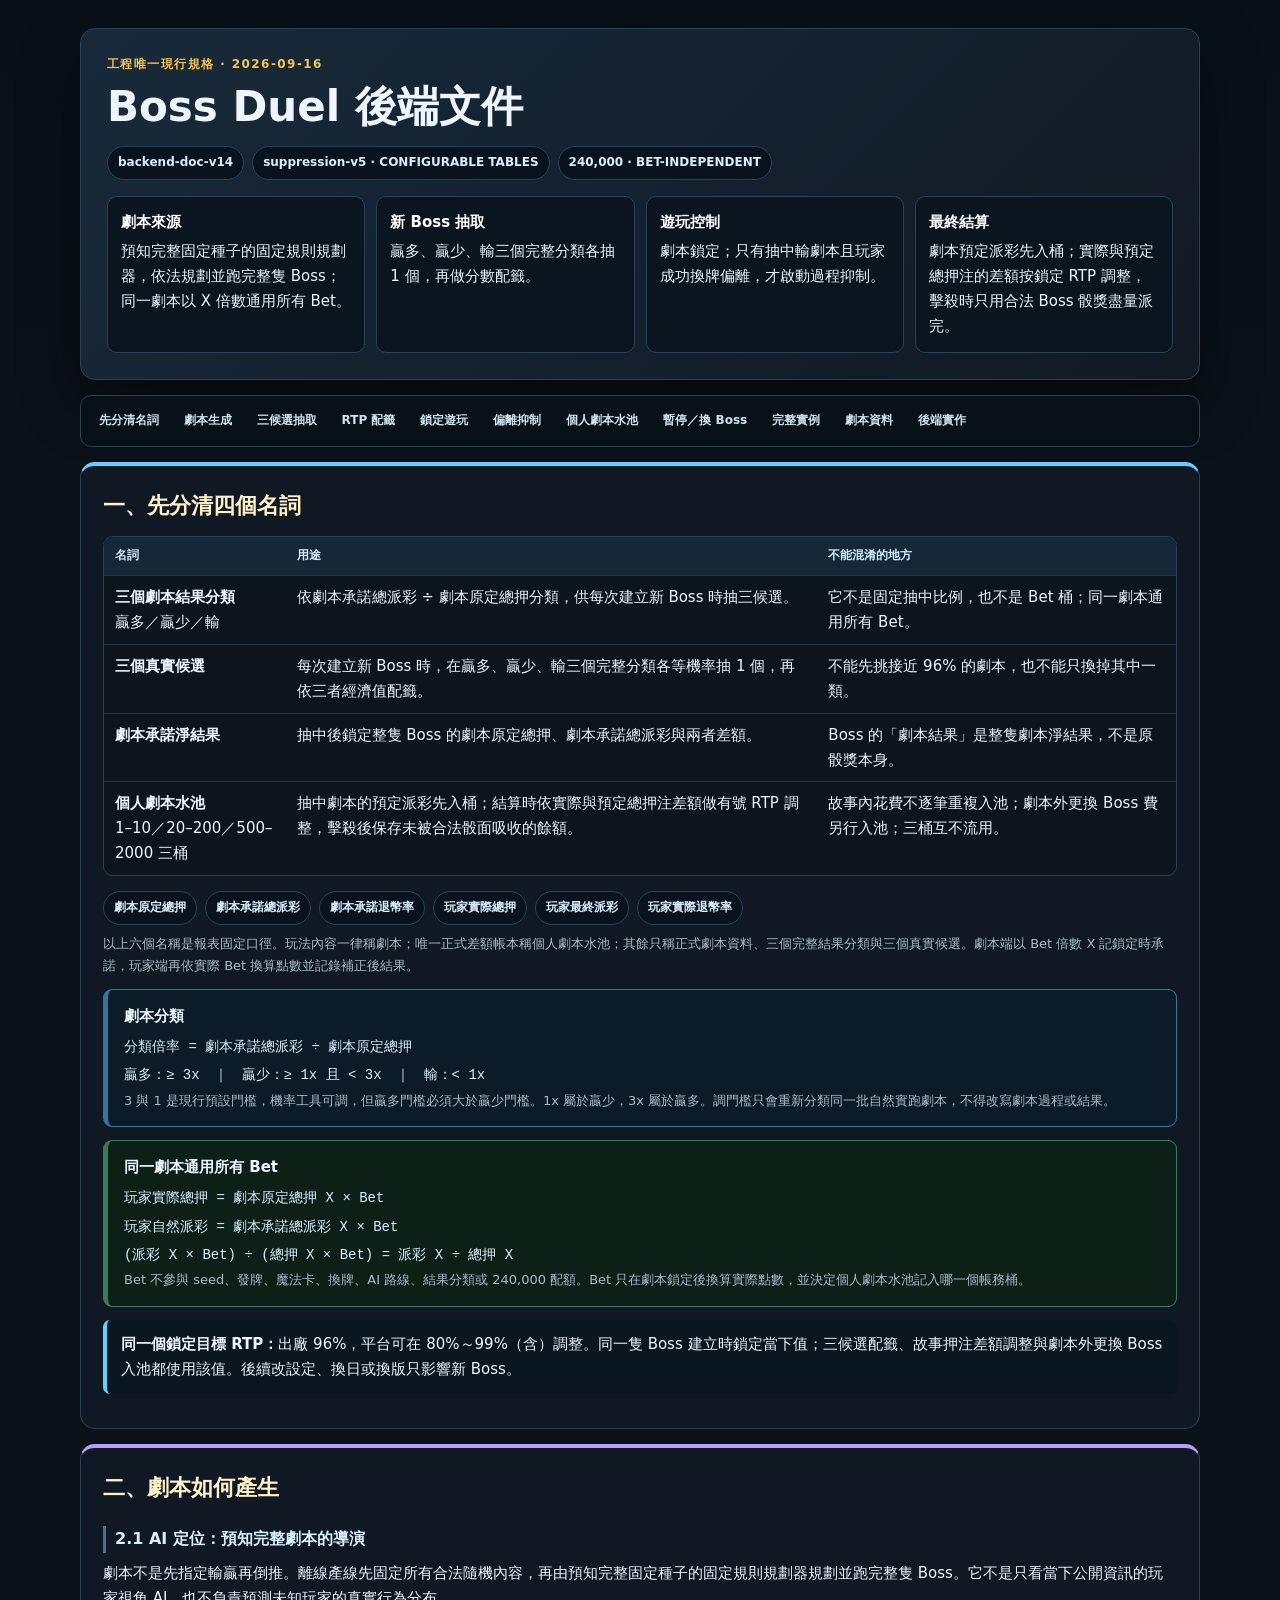
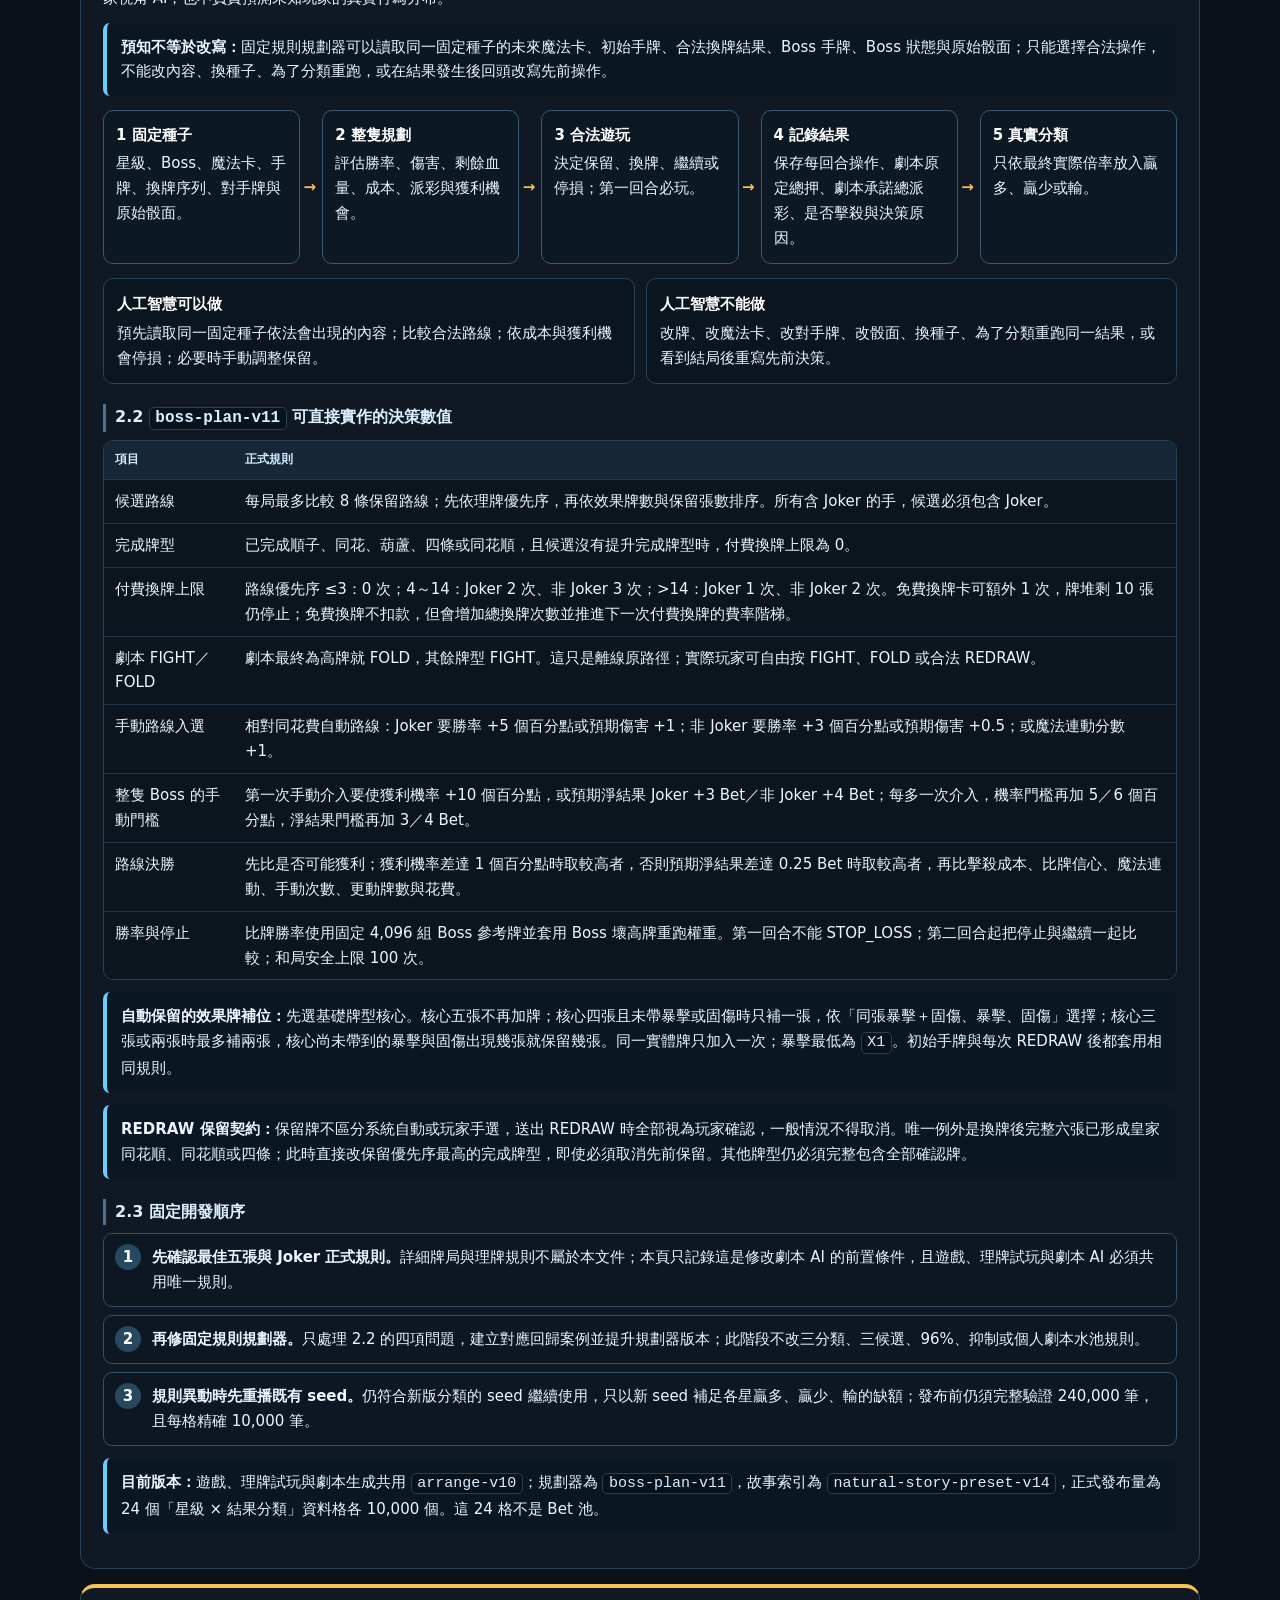
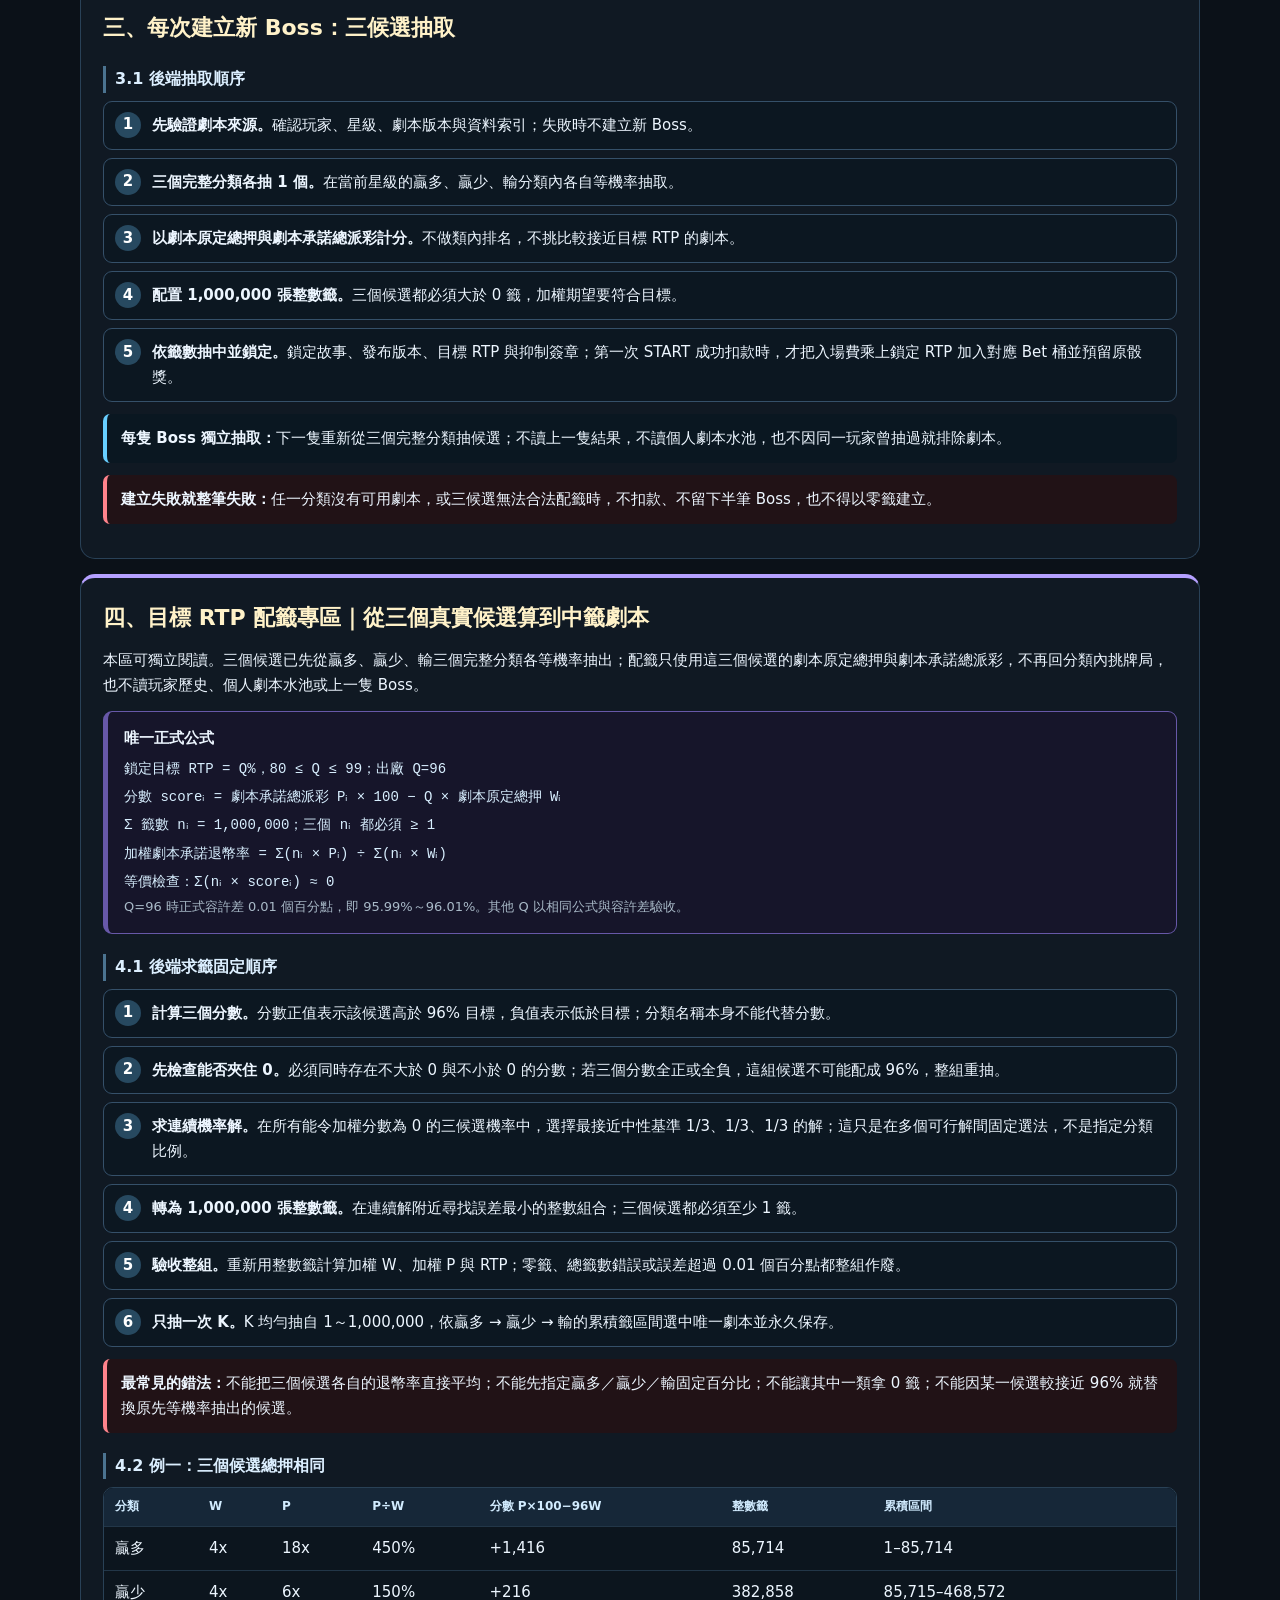
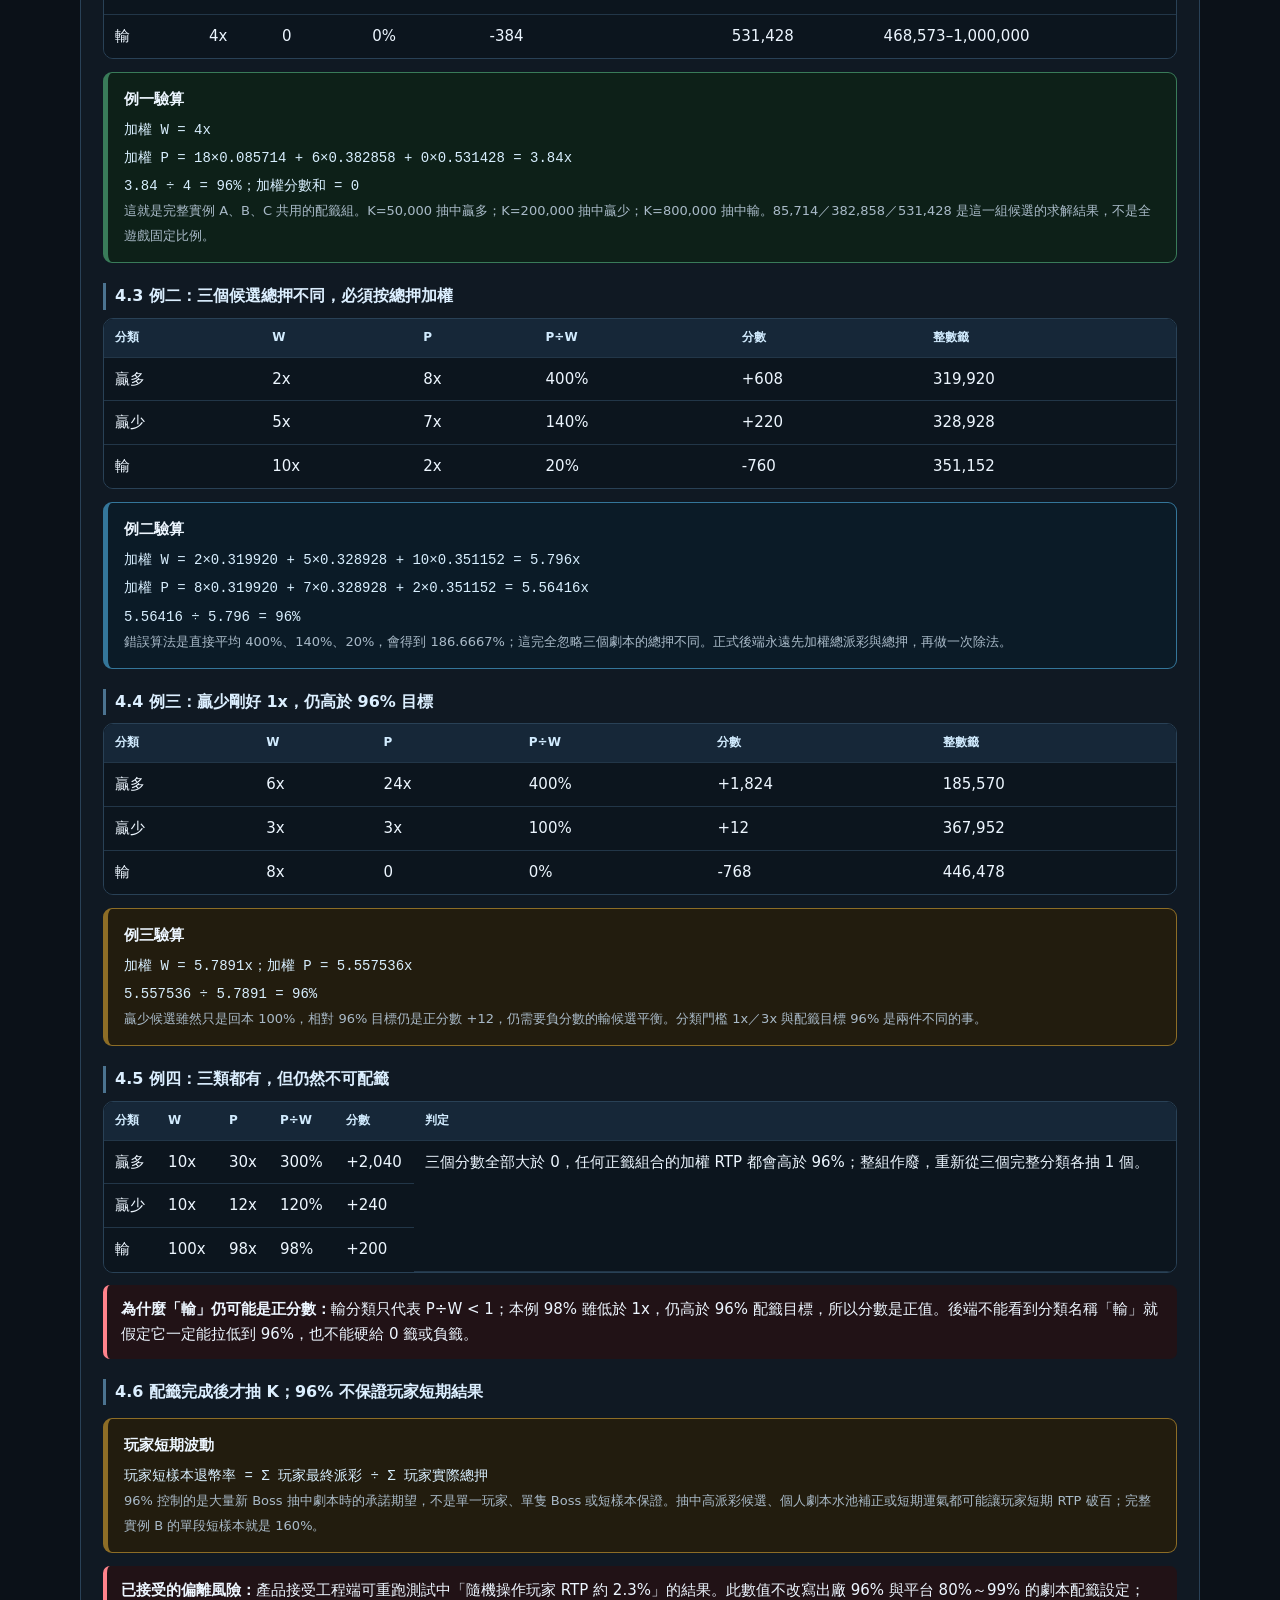
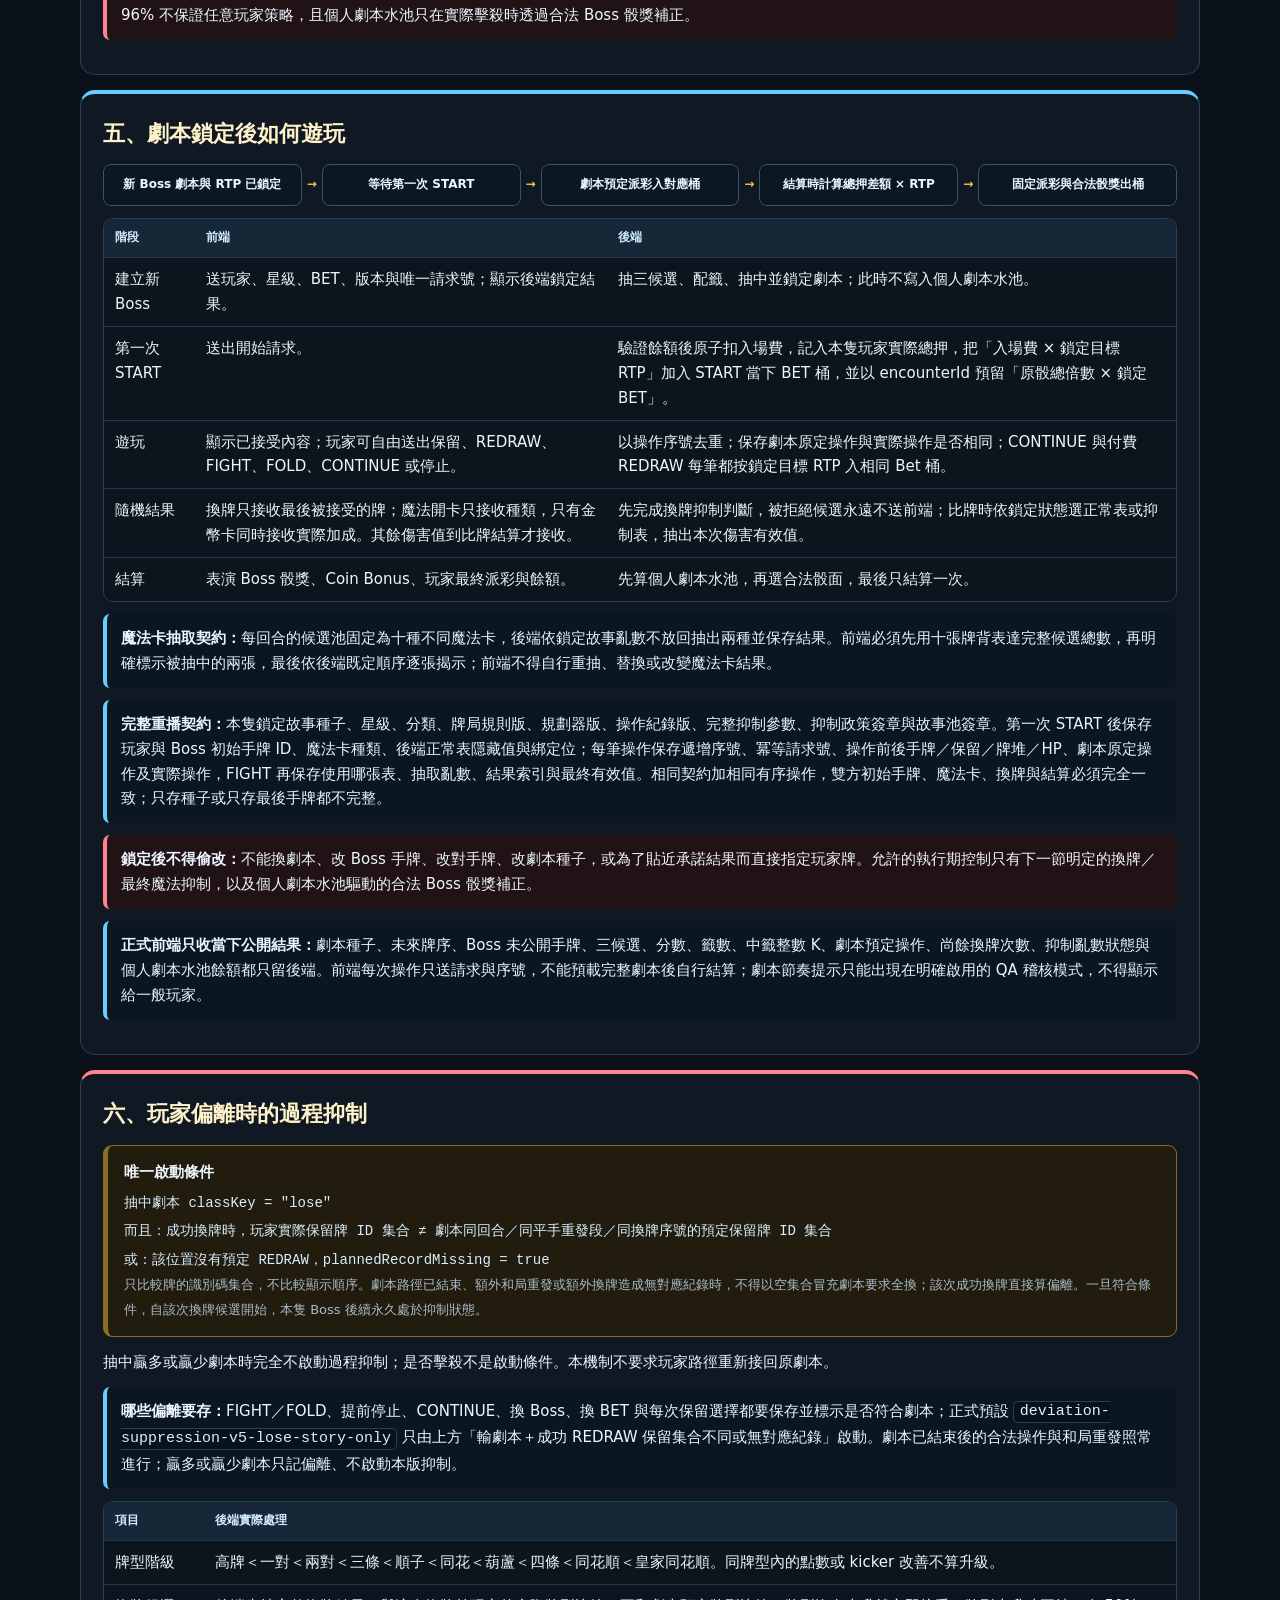
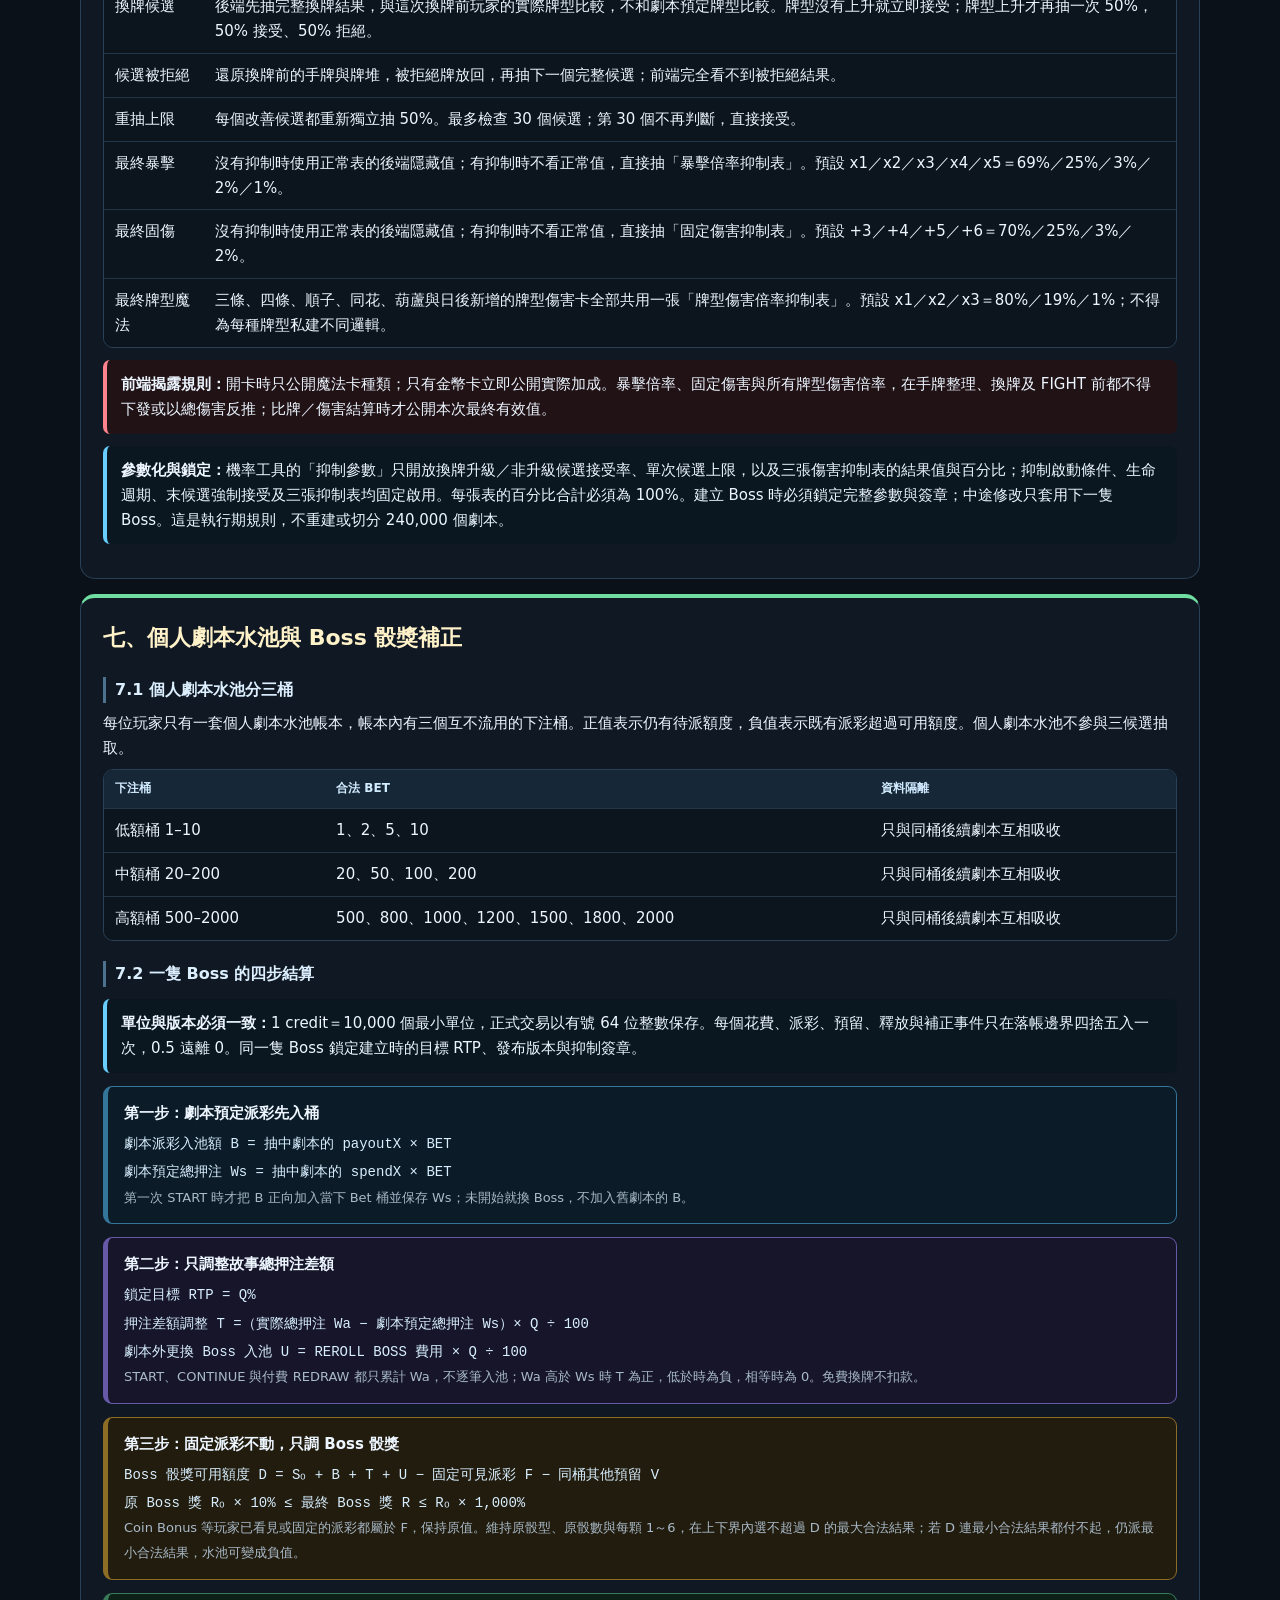
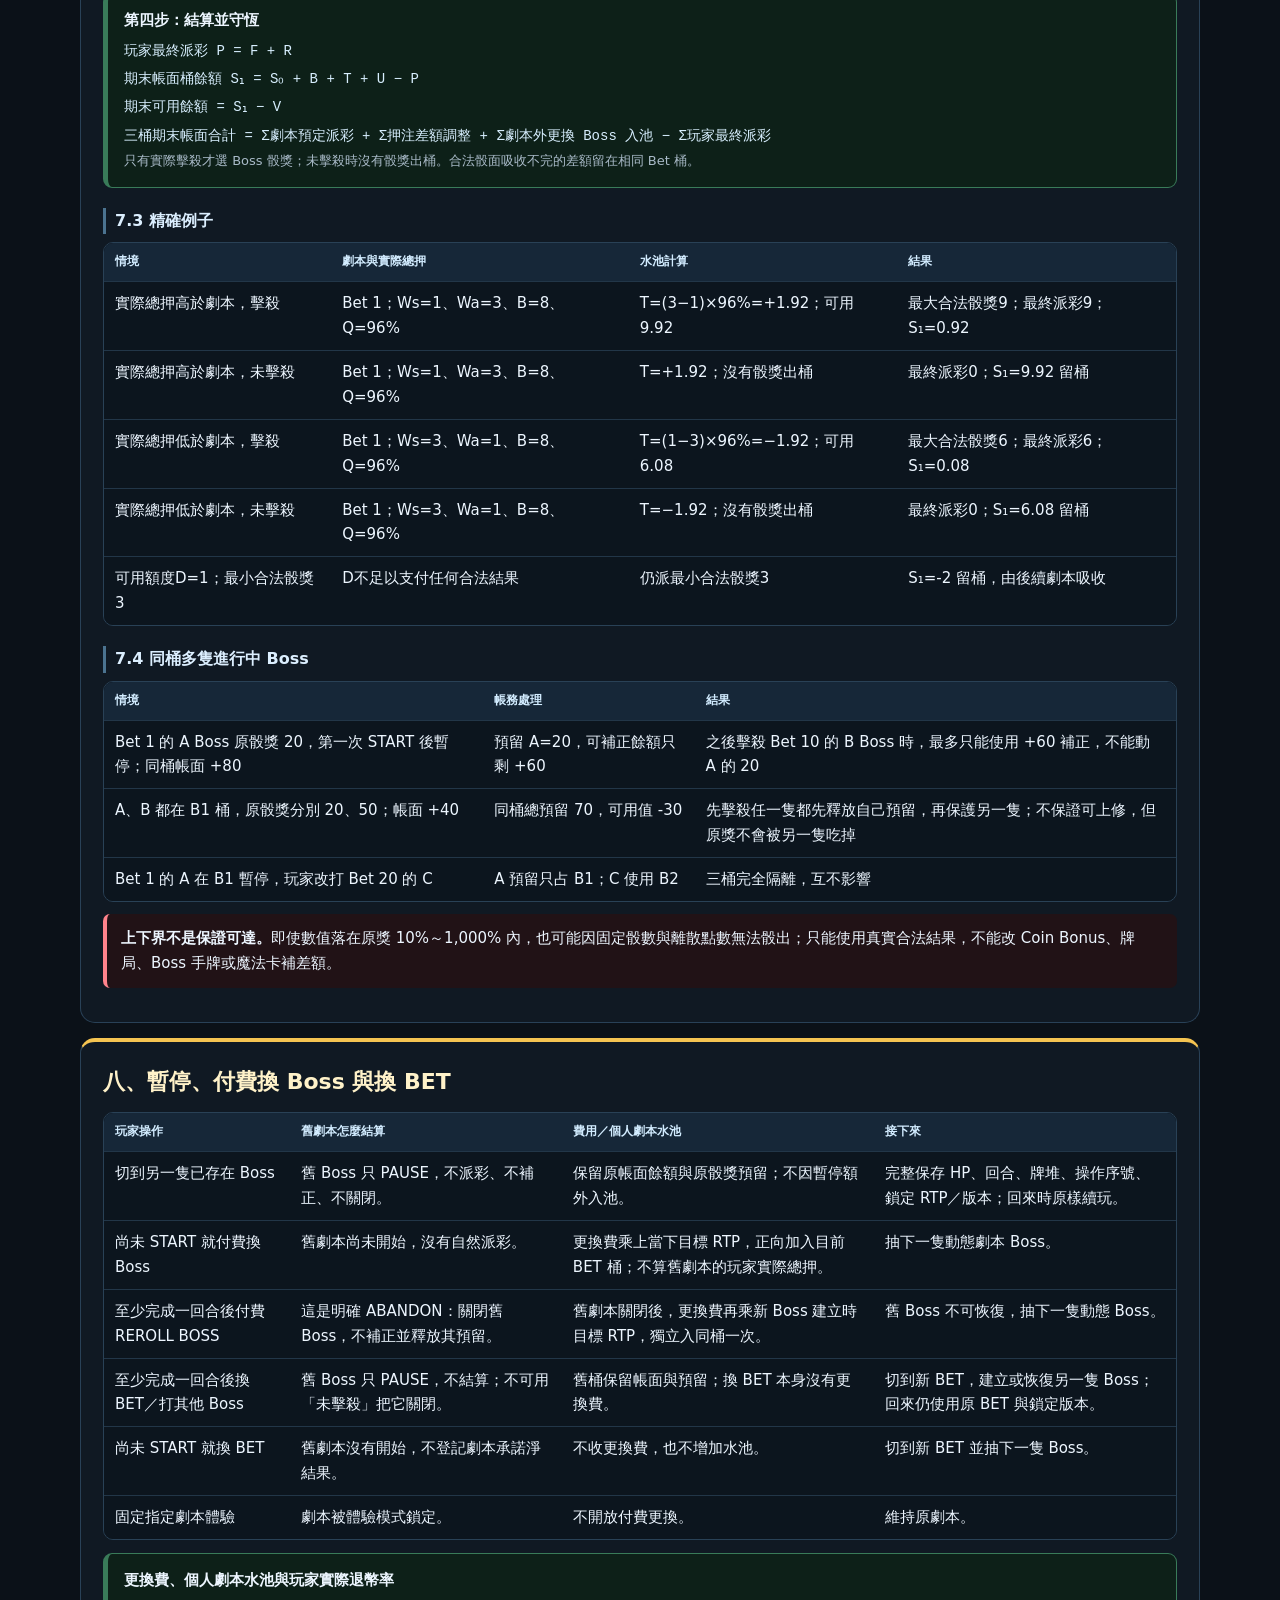
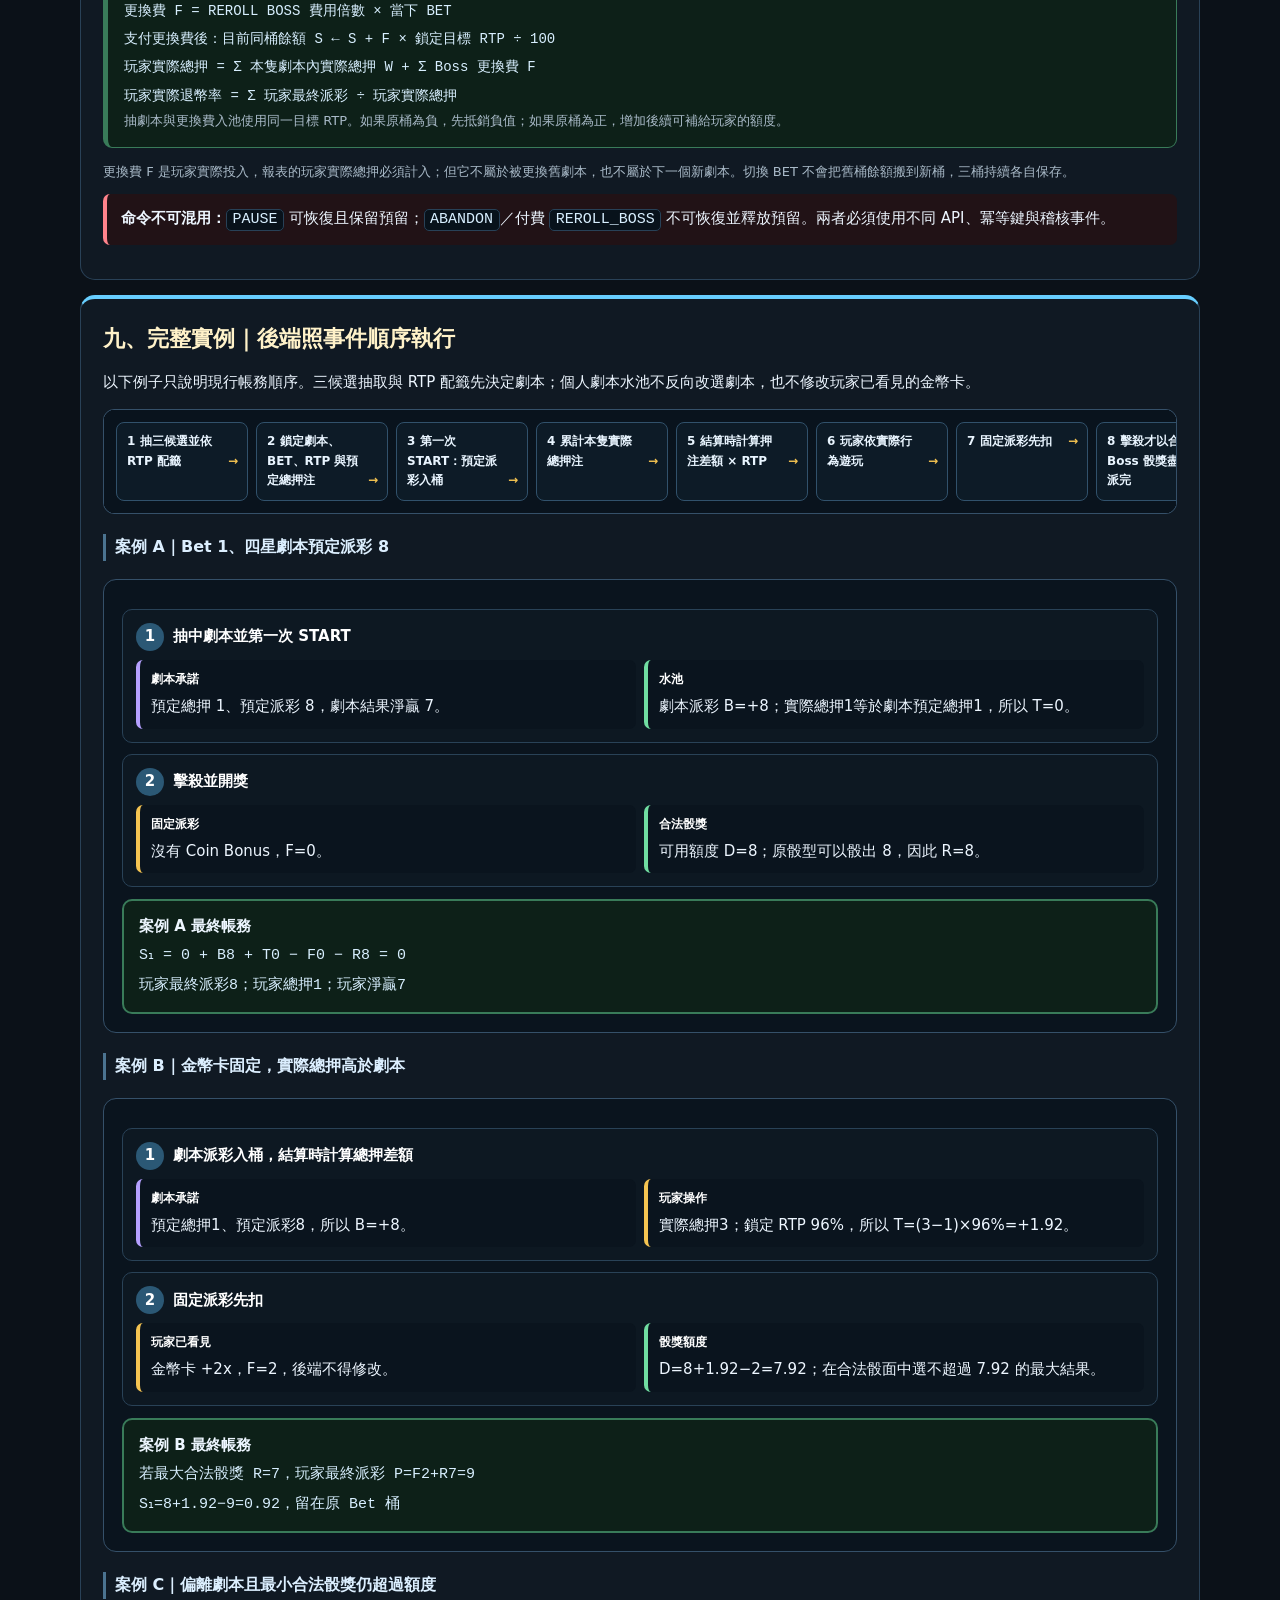
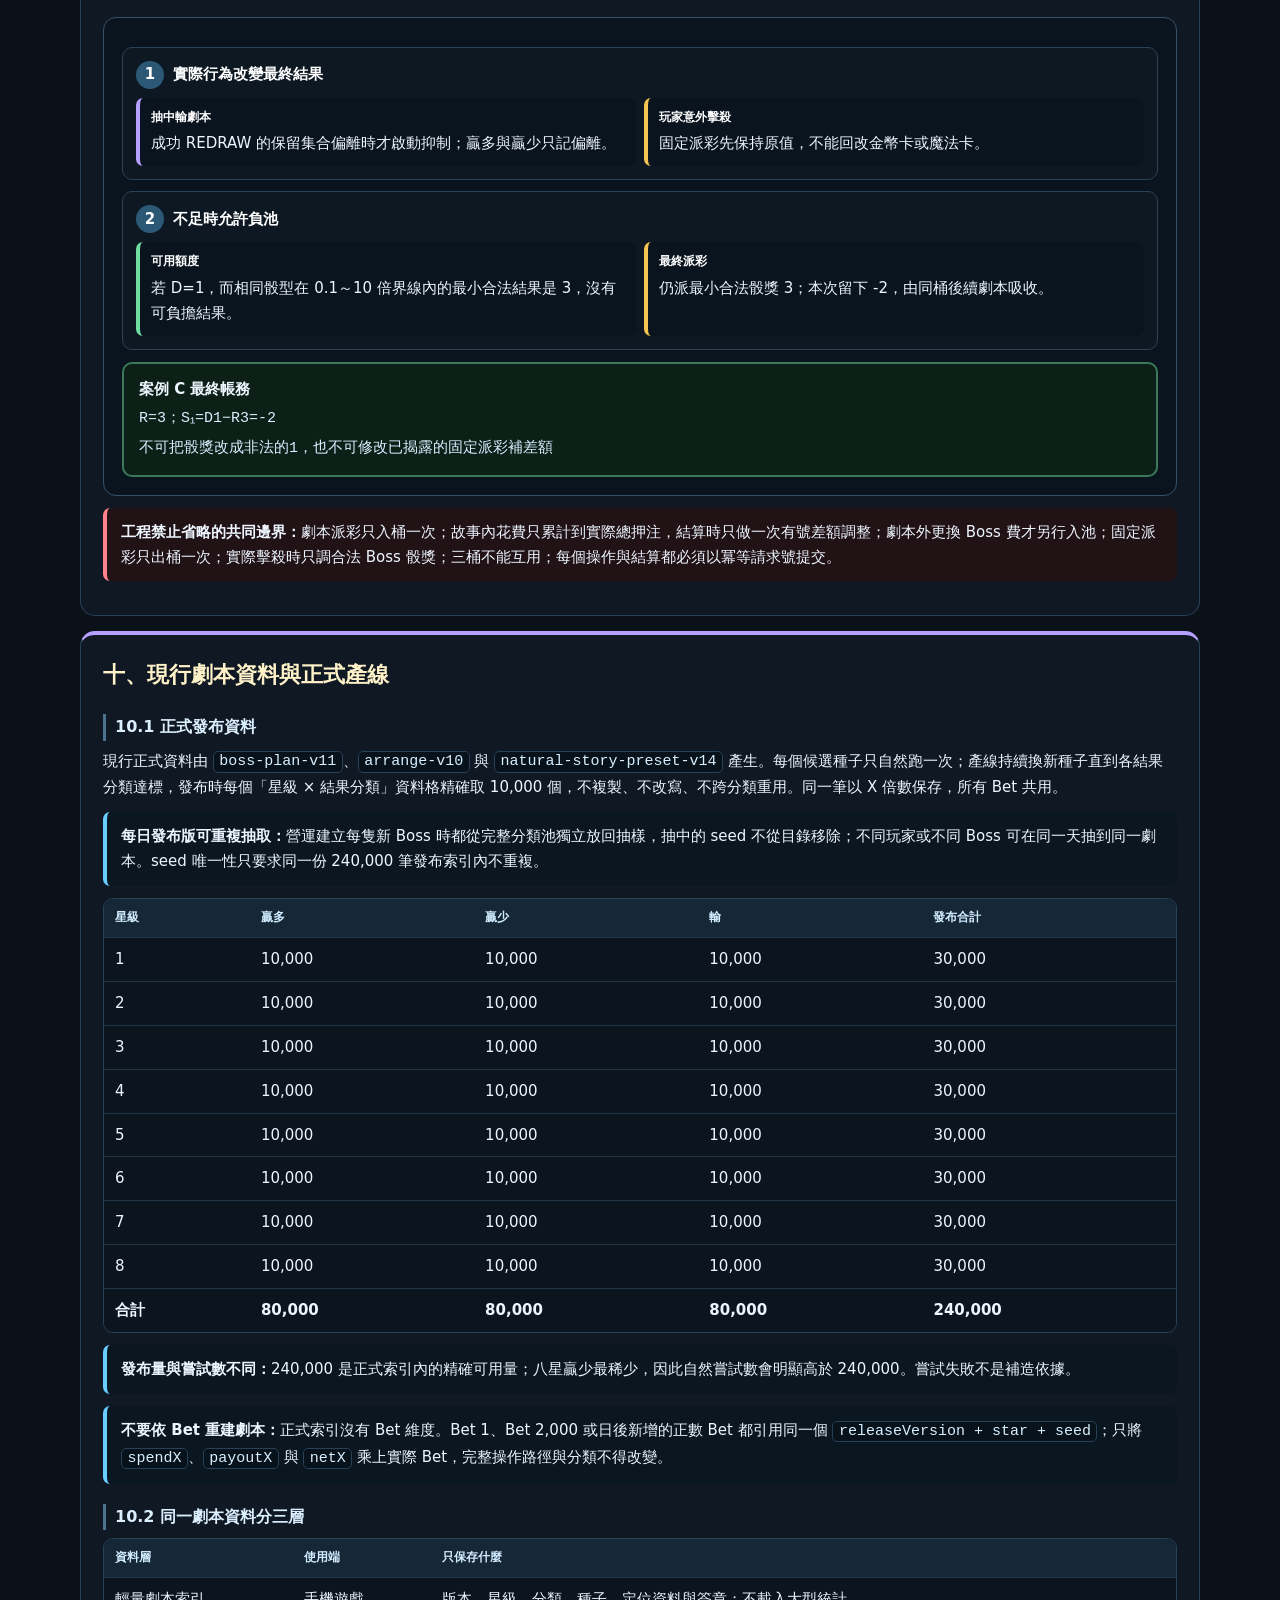
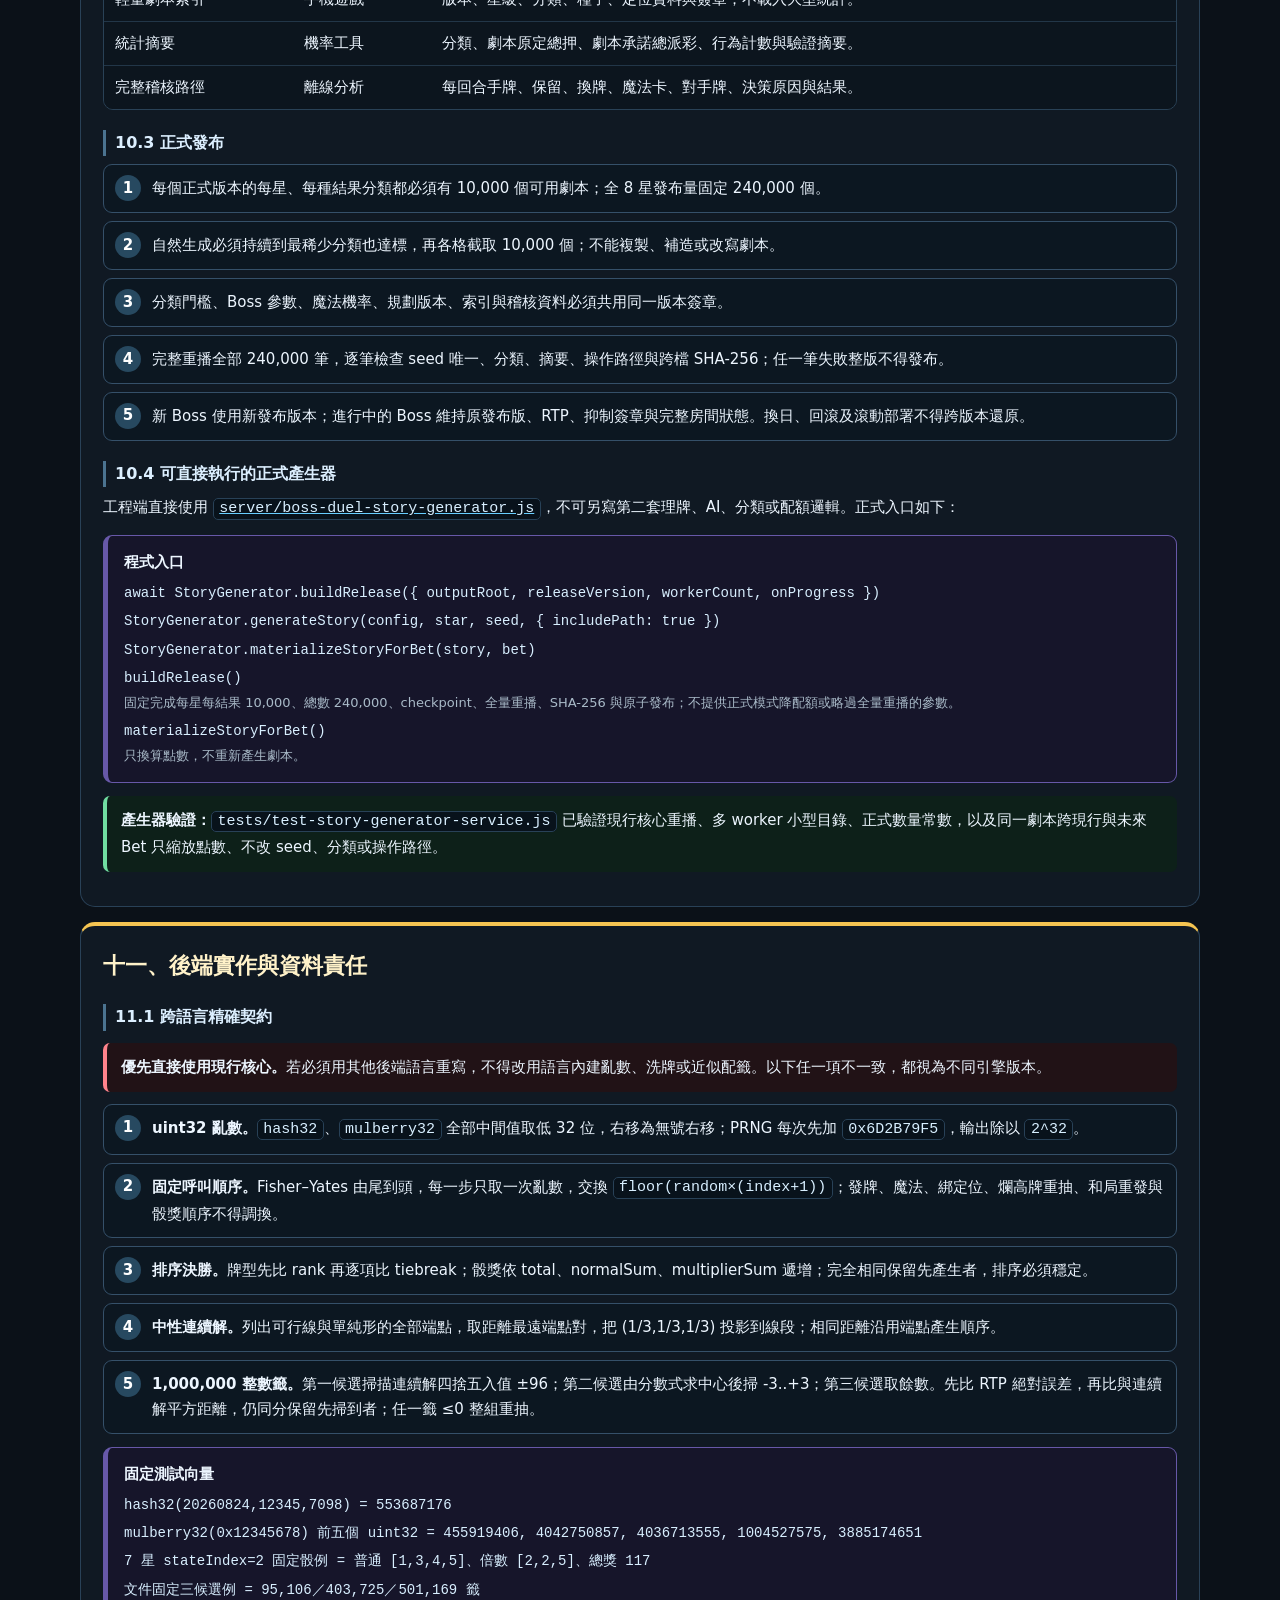
==== 後端文件.html @ 78d3e712 "完成機率工具與個人劇本水池更新" ====
<!doctype html>
<html lang="zh-Hant">
<head>
  <meta charset="utf-8">
  <meta name="viewport" content="width=device-width, initial-scale=1, viewport-fit=cover">
  <meta name="theme-color" content="#081019">
  <title>Boss Duel｜後端文件</title>
  <style>
    :root{color-scheme:dark;--bg:#081019;--panel:#101923;--panel2:#0b151f;--line:#294157;--ink:#edf6ff;--muted:#a9bac8;--blue:#67ceff;--violet:#b5a0ff;--gold:#f5c451;--green:#70dda1;--red:#ff838c}*{box-sizing:border-box}html{scroll-behavior:smooth}body{margin:0;background:linear-gradient(180deg,#071019,#0b1118 32rem);color:var(--ink);font:15px/1.66 system-ui,-apple-system,"Segoe UI","Noto Sans TC",sans-serif}.shell{width:min(1120px,calc(100% - 28px));margin:auto;padding:28px 0 64px}header,section{border:1px solid var(--line);border-radius:15px;background:var(--panel)}header{padding:26px;background:linear-gradient(135deg,#182a3a,#111923);box-shadow:0 22px 60px #0007}.eyebrow{margin:0 0 7px;color:var(--gold);font-size:12px;font-weight:900;letter-spacing:.12em}h1{margin:0;font-size:clamp(27px,4vw,42px);line-height:1.18}h2{margin:0 0 12px;color:#fff2c9;font-size:22px}h3{margin:20px 0 8px;padding-left:9px;border-left:3px solid #4b7390;color:#dcefff;font-size:16px}p,ul,ol{margin:8px 0}li+li{margin-top:5px}a{color:var(--blue)}code{color:#d8efff;background:#08121b;border:1px solid #284157;border-radius:5px;padding:.08rem .34rem;overflow-wrap:anywhere}.lead{max-width:900px;color:var(--muted)}.badges,.terms{display:flex;flex-wrap:wrap;gap:8px;margin-top:15px}.badge,.terms span{padding:6px 10px;border:1px solid var(--line);border-radius:999px;background:#09131d;color:#dcecff;font-size:12px;font-weight:800}nav{position:sticky;top:0;z-index:3;display:flex;gap:7px;overflow:auto;margin:15px 0;padding:9px;border:1px solid var(--line);border-radius:11px;background:#09121bea;backdrop-filter:blur(12px)}nav a{flex:0 0 auto;padding:6px 9px;border-radius:7px;color:#d0e1ef;font-size:12px;font-weight:800;text-decoration:none}nav a:hover{background:#193044}section{margin-top:15px;padding:22px;scroll-margin-top:68px}.blue{border-top:4px solid var(--blue)}.violet{border-top:4px solid var(--violet)}.gold{border-top:4px solid var(--gold)}.green{border-top:4px solid var(--green)}.red{border-top:4px solid var(--red)}.grid{display:grid;grid-template-columns:repeat(2,minmax(0,1fr));gap:11px}.grid.four{grid-template-columns:repeat(4,minmax(0,1fr))}.card{padding:13px;border:1px solid #294257;border-radius:10px;background:var(--panel2)}.card strong{display:block;margin-bottom:4px;color:#fff}.flow{display:grid;grid-template-columns:repeat(5,minmax(0,1fr));gap:22px;margin:14px 0}.flow .node{position:relative;padding:12px;border:1px solid #3a5870;border-radius:10px;background:#0c1823}.flow .node:not(:last-child)::after{content:"→";position:absolute;right:-17px;top:50%;color:var(--gold);font-weight:900;transform:translateY(-50%)}.flow b{display:block;margin-bottom:3px;color:#fff}.steps{counter-reset:item;display:grid;gap:8px}.steps>div{position:relative;padding:11px 12px 11px 48px;border:1px solid #355069;border-radius:9px;background:#0c1721}.steps>div::before{counter-increment:item;content:counter(item);position:absolute;left:11px;top:10px;display:grid;width:26px;height:26px;place-items:center;border-radius:50%;background:#274960;color:#fff;font-weight:900}.formula{margin:13px 0;padding:14px 16px;border:1px solid;border-left-width:5px;border-radius:9px;background:#09141e}.formula strong{display:block;margin-bottom:7px}.formula code{display:block;margin-top:5px;border:0;background:transparent;padding:0;font-size:14px}.formula.bluebox{border-color:#34769a;background:#0b1b27}.formula.violetbox{border-color:#6758a8;background:#16152a}.formula.goldbox{border-color:#8d6d26;background:#221c0e}.formula.greenbox{border-color:#397b59;background:#0d2018}.note,.warning,.pass{margin:12px 0;padding:12px 14px;border-left:4px solid var(--blue);border-radius:7px;background:#0a1721}.warning{border-color:var(--red);background:#211216}.pass{border-color:var(--green);background:#0d2019}.table-wrap{overflow:auto;-webkit-overflow-scrolling:touch;border:1px solid #294156;border-radius:10px}table{width:100%;border-collapse:collapse;min-width:680px;background:#0c151e}th,td{padding:9px 11px;border-bottom:1px solid #223648;text-align:left;vertical-align:top}th{background:#162738;color:#d2ecff;font-size:12px}tr:last-child td{border-bottom:0}.tight td,.tight th{white-space:nowrap}.state{display:flex;align-items:stretch;gap:20px;overflow:auto;margin:12px 0}.state span{position:relative;flex:1 0 135px;padding:10px;border:1px solid #35546d;border-radius:8px;background:#0b1822;text-align:center;font-size:12px;font-weight:900}.state span:not(:last-child)::after{content:"→";position:absolute;right:-16px;color:var(--gold)}.split-title{display:flex;align-items:center;gap:10px;margin-top:18px}.split-title::after{content:"";height:1px;flex:1;background:#294157}.small{color:var(--muted);font-size:13px}footer{padding:20px 4px 0;color:var(--muted);font-size:12px}@media(max-width:850px){.grid.four{grid-template-columns:repeat(2,minmax(0,1fr))}.flow{grid-template-columns:1fr;gap:18px}.flow .node:not(:last-child)::after{content:"↓";right:auto;left:50%;top:auto;bottom:-18px}}@media(max-width:680px){.shell{width:min(100% - 18px,1120px);padding-top:10px}header,section{padding:16px}.grid,.grid.four{grid-template-columns:1fr}}
  </style>
  <style>
    .execution-order{display:flex;gap:8px;overflow:auto;margin:14px 0;padding:12px;border:1px solid #355069;border-radius:11px;background:#09131d}.execution-order span{position:relative;flex:1 0 132px;padding:9px 28px 9px 10px;border:1px solid #31516b;border-radius:8px;background:#0d1b27;color:#e9f5ff;font-size:12px;font-weight:850}.execution-order span:not(:last-child)::after{content:"→";position:absolute;right:9px;color:var(--gold)}
    .case{margin-top:18px;padding:18px;border:1px solid #355069;border-radius:13px;background:#0a141e}.case>h3{margin-top:0}.case-summary{display:grid;grid-template-columns:repeat(5,minmax(0,1fr));gap:8px;margin:10px 0 14px}.case-summary div{padding:10px;border:1px solid #294257;border-radius:8px;background:#0d1a25}.case-summary strong{display:block;color:#fff;font-size:12px}.case-summary span{color:var(--muted);font-size:12px}.picked td{background:#182a22;color:#effff5}.case-step{margin-top:11px;padding:13px;border:1px solid #294257;border-radius:10px;background:#0d1822}.case-step-title{display:flex;align-items:center;gap:9px;margin-bottom:9px;color:#fff;font-weight:900}.step-no{display:grid;flex:0 0 28px;width:28px;height:28px;place-items:center;border-radius:50%;background:#2b5875;color:#fff}.lanes{display:grid;grid-template-columns:repeat(2,minmax(0,1fr));gap:8px}.lane{padding:10px 11px;border-left:4px solid #426782;border-radius:7px;background:#0a141e}.lane strong{display:block;margin-bottom:4px;color:#fff;font-size:12px}.lane.player{border-color:var(--blue)}.lane.script{border-color:var(--violet)}.lane.actual{border-color:var(--gold)}.lane.backend{border-color:var(--green)}.cards-line{display:flex;flex-wrap:wrap;gap:4px;margin:6px 0}.playing-card{display:inline-flex;min-width:36px;min-height:30px;align-items:center;justify-content:center;padding:3px 6px;border:1px solid #536f86;border-radius:6px;background:#eaf2f7;color:#10202d;font-weight:900;line-height:1}.playing-card.red-suit{color:#ba2936}.ledger{margin-top:12px;padding:13px 15px;border:2px solid #397b59;border-radius:10px;background:#0d2018}.ledger code{display:block;margin-top:5px;border:0;background:transparent;padding:0}.case .table-wrap table{min-width:820px}@media(max-width:850px){.case-summary{grid-template-columns:repeat(2,minmax(0,1fr))}}@media(max-width:680px){.case{padding:13px}.case-summary,.lanes{grid-template-columns:1fr}.execution-order span{flex-basis:118px}}
  </style>
</head>
<body>
  <div class="shell">
    <header>
      <p class="eyebrow">工程唯一現行規格 · 2026-09-16</p>
      <h1>Boss Duel 後端文件</h1>
      <div class="badges"><span class="badge">backend-doc-v14</span><span class="badge">suppression-v5 · CONFIGURABLE TABLES</span><span class="badge">240,000 · BET-INDEPENDENT</span></div>
      <div class="grid four" style="margin-top:16px">
        <div class="card"><strong>劇本來源</strong>預知完整固定種子的固定規則規劃器，依法規劃並跑完整隻 Boss；同一劇本以 X 倍數通用所有 Bet。</div>
        <div class="card"><strong>新 Boss 抽取</strong>贏多、贏少、輸三個完整分類各抽 1 個，再做分數配籤。</div>
        <div class="card"><strong>遊玩控制</strong>劇本鎖定；只有抽中輸劇本且玩家成功換牌偏離，才啟動過程抑制。</div>
        <div class="card"><strong>最終結算</strong>劇本預定派彩先入桶；實際與預定總押注的差額按鎖定 RTP 調整，擊殺時只用合法 Boss 骰獎盡量派完。</div>
      </div>
    </header>

    <nav aria-label="文件章節"><a href="#terms">先分清名詞</a><a href="#script">劇本生成</a><a href="#draw">三候選抽取</a><a href="#tickets">RTP 配籤</a><a href="#play">鎖定遊玩</a><a href="#suppress">偏離抑制</a><a href="#pool">個人劇本水池</a><a href="#reroll">暫停／換 Boss</a><a href="#examples">完整實例</a><a href="#data">劇本資料</a><a href="#backend">後端實作</a></nav>

    <section id="terms" class="blue">
      <h2>一、先分清四個名詞</h2>
      <div class="table-wrap"><table><thead><tr><th>名詞</th><th>用途</th><th>不能混淆的地方</th></tr></thead><tbody>
        <tr><td><strong>三個劇本結果分類</strong><br>贏多／贏少／輸</td><td>依劇本承諾總派彩 ÷ 劇本原定總押分類，供每次建立新 Boss 時抽三候選。</td><td>它不是固定抽中比例，也不是 Bet 桶；同一劇本通用所有 Bet。</td></tr>
        <tr><td><strong>三個真實候選</strong></td><td>每次建立新 Boss 時，在贏多、贏少、輸三個完整分類各等機率抽 1 個，再依三者經濟值配籤。</td><td>不能先挑接近 96% 的劇本，也不能只換掉其中一類。</td></tr>
        <tr><td><strong>劇本承諾淨結果</strong></td><td>抽中後鎖定整隻 Boss 的劇本原定總押、劇本承諾總派彩與兩者差額。</td><td>Boss 的「劇本結果」是整隻劇本淨結果，不是原骰獎本身。</td></tr>
        <tr><td><strong>個人劇本水池</strong><br>1–10／20–200／500–2000 三桶</td><td>抽中劇本的預定派彩先入桶；結算時依實際與預定總押注差額做有號 RTP 調整，擊殺後保存未被合法骰面吸收的餘額。</td><td>故事內花費不逐筆重複入池；劇本外更換 Boss 費另行入池；三桶互不流用。</td></tr>
      </tbody></table></div>
      <div class="terms"><span>劇本原定總押</span><span>劇本承諾總派彩</span><span>劇本承諾退幣率</span><span>玩家實際總押</span><span>玩家最終派彩</span><span>玩家實際退幣率</span></div>
      <p class="small">以上六個名稱是報表固定口徑。玩法內容一律稱劇本；唯一正式差額帳本稱個人劇本水池；其餘只稱正式劇本資料、三個完整結果分類與三個真實候選。劇本端以 Bet 倍數 X 記鎖定時承諾，玩家端再依實際 Bet 換算點數並記錄補正後結果。</p>
      <div class="formula bluebox"><strong>劇本分類</strong><code>分類倍率 = 劇本承諾總派彩 ÷ 劇本原定總押</code><code>贏多：≥ 3x　｜　贏少：≥ 1x 且 &lt; 3x　｜　輸：&lt; 1x</code><span class="small">3 與 1 是現行預設門檻，機率工具可調，但贏多門檻必須大於贏少門檻。1x 屬於贏少，3x 屬於贏多。調門檻只會重新分類同一批自然實跑劇本，不得改寫劇本過程或結果。</span></div>
      <div class="formula greenbox"><strong>同一劇本通用所有 Bet</strong><code>玩家實際總押 = 劇本原定總押 X × Bet</code><code>玩家自然派彩 = 劇本承諾總派彩 X × Bet</code><code>(派彩 X × Bet) ÷ (總押 X × Bet) = 派彩 X ÷ 總押 X</code><span class="small">Bet 不參與 seed、發牌、魔法卡、換牌、AI 路線、結果分類或 240,000 配額。Bet 只在劇本鎖定後換算實際點數，並決定個人劇本水池記入哪一個帳務桶。</span></div>
      <div class="note"><strong>同一個鎖定目標 RTP：</strong>出廠 96%，平台可在 80%～99%（含）調整。同一隻 Boss 建立時鎖定當下值；三候選配籤、故事押注差額調整與劇本外更換 Boss 入池都使用該值。後續改設定、換日或換版只影響新 Boss。</div>
    </section>

    <section id="script" class="violet">
      <h2>二、劇本如何產生</h2>
      <h3>2.1 AI 定位：預知完整劇本的導演</h3>
      <p>劇本不是先指定輸贏再倒推。離線產線先固定所有合法隨機內容，再由預知完整固定種子的固定規則規劃器規劃並跑完整隻 Boss。它不是只看當下公開資訊的玩家視角 AI，也不負責預測未知玩家的真實行為分布。</p>
      <div class="note"><strong>預知不等於改寫：</strong>固定規則規劃器可以讀取同一固定種子的未來魔法卡、初始手牌、合法換牌結果、Boss 手牌、Boss 狀態與原始骰面；只能選擇合法操作，不能改內容、換種子、為了分類重跑，或在結果發生後回頭改寫先前操作。</div>
      <div class="flow">
        <div class="node"><b>1 固定種子</b>星級、Boss、魔法卡、手牌、換牌序列、對手牌與原始骰面。</div>
        <div class="node"><b>2 整隻規劃</b>評估勝率、傷害、剩餘血量、成本、派彩與獲利機會。</div>
        <div class="node"><b>3 合法遊玩</b>決定保留、換牌、繼續或停損；第一回合必玩。</div>
        <div class="node"><b>4 記錄結果</b>保存每回合操作、劇本原定總押、劇本承諾總派彩、是否擊殺與決策原因。</div>
        <div class="node"><b>5 真實分類</b>只依最終實際倍率放入贏多、贏少或輸。</div>
      </div>
      <div class="grid">
        <div class="card"><strong>人工智慧可以做</strong>預先讀取同一固定種子依法會出現的內容；比較合法路線；依成本與獲利機會停損；必要時手動調整保留。</div>
        <div class="card"><strong>人工智慧不能做</strong>改牌、改魔法卡、改對手牌、改骰面、換種子、為了分類重跑同一結果，或看到結局後重寫先前決策。</div>
      </div>
      <h3>2.2 <code>boss-plan-v11</code> 可直接實作的決策數值</h3>
      <div class="table-wrap"><table><thead><tr><th>項目</th><th>正式規則</th></tr></thead><tbody>
        <tr><td>候選路線</td><td>每局最多比較 8 條保留路線；先依理牌優先序，再依效果牌數與保留張數排序。所有含 Joker 的手，候選必須包含 Joker。</td></tr>
        <tr><td>完成牌型</td><td>已完成順子、同花、葫蘆、四條或同花順，且候選沒有提升完成牌型時，付費換牌上限為 0。</td></tr>
        <tr><td>付費換牌上限</td><td>路線優先序 ≤3：0 次；4～14：Joker 2 次、非 Joker 3 次；&gt;14：Joker 1 次、非 Joker 2 次。免費換牌卡可額外 1 次，牌堆剩 10 張仍停止；免費換牌不扣款，但會增加總換牌次數並推進下一次付費換牌的費率階梯。</td></tr>
        <tr><td>劇本 FIGHT／FOLD</td><td>劇本最終為高牌就 FOLD，其餘牌型 FIGHT。這只是離線原路徑；實際玩家可自由按 FIGHT、FOLD 或合法 REDRAW。</td></tr>
        <tr><td>手動路線入選</td><td>相對同花費自動路線：Joker 要勝率 +5 個百分點或預期傷害 +1；非 Joker 要勝率 +3 個百分點或預期傷害 +0.5；或魔法連動分數 +1。</td></tr>
        <tr><td>整隻 Boss 的手動門檻</td><td>第一次手動介入要使獲利機率 +10 個百分點，或預期淨結果 Joker +3 Bet／非 Joker +4 Bet；每多一次介入，機率門檻再加 5／6 個百分點，淨結果門檻再加 3／4 Bet。</td></tr>
        <tr><td>路線決勝</td><td>先比是否可能獲利；獲利機率差達 1 個百分點時取較高者，否則預期淨結果差達 0.25 Bet 時取較高者，再比擊殺成本、比牌信心、魔法連動、手動次數、更動牌數與花費。</td></tr>
        <tr><td>勝率與停止</td><td>比牌勝率使用固定 4,096 組 Boss 參考牌並套用 Boss 壞高牌重跑權重。第一回合不能 STOP_LOSS；第二回合起把停止與繼續一起比較；和局安全上限 100 次。</td></tr>
      </tbody></table></div>
      <div class="note"><strong>自動保留的效果牌補位：</strong>先選基礎牌型核心。核心五張不再加牌；核心四張且未帶暴擊或固傷時只補一張，依「同張暴擊＋固傷、暴擊、固傷」選擇；核心三張或兩張時最多補兩張，核心尚未帶到的暴擊與固傷出現幾張就保留幾張。同一實體牌只加入一次；暴擊最低為 <code>X1</code>。初始手牌與每次 REDRAW 後都套用相同規則。</div>
      <div class="note"><strong>REDRAW 保留契約：</strong>保留牌不區分系統自動或玩家手選，送出 REDRAW 時全部視為玩家確認，一般情況不得取消。唯一例外是換牌後完整六張已形成皇家同花順、同花順或四條；此時直接改保留優先序最高的完成牌型，即使必須取消先前保留。其他牌型仍必須完整包含全部確認牌。</div>
      <h3>2.3 固定開發順序</h3>
      <div class="steps">
        <div><strong>先確認最佳五張與 Joker 正式規則。</strong>詳細牌局與理牌規則不屬於本文件；本頁只記錄這是修改劇本 AI 的前置條件，且遊戲、理牌試玩與劇本 AI 必須共用唯一規則。</div>
        <div><strong>再修固定規則規劃器。</strong>只處理 2.2 的四項問題，建立對應回歸案例並提升規劃器版本；此階段不改三分類、三候選、96%、抑制或個人劇本水池規則。</div>
        <div><strong>規則異動時先重播既有 seed。</strong>仍符合新版分類的 seed 繼續使用，只以新 seed 補足各星贏多、贏少、輸的缺額；發布前仍須完整驗證 240,000 筆，且每格精確 10,000 筆。</div>
      </div>
      <div class="note"><strong>目前版本：</strong>遊戲、理牌試玩與劇本生成共用 <code>arrange-v10</code>；規劃器為 <code>boss-plan-v11</code>，故事索引為 <code>natural-story-preset-v14</code>，正式發布量為 24 個「星級 × 結果分類」資料格各 10,000 個。這 24 格不是 Bet 池。</div>
    </section>

    <section id="draw" class="gold">
      <h2>三、每次建立新 Boss：三候選抽取</h2>
      <h3>3.1 後端抽取順序</h3>
      <div class="steps">
        <div><strong>先驗證劇本來源。</strong>確認玩家、星級、劇本版本與資料索引；失敗時不建立新 Boss。</div>
        <div><strong>三個完整分類各抽 1 個。</strong>在當前星級的贏多、贏少、輸分類內各自等機率抽取。</div>
        <div><strong>以劇本原定總押與劇本承諾總派彩計分。</strong>不做類內排名，不挑比較接近目標 RTP 的劇本。</div>
        <div><strong>配置 1,000,000 張整數籤。</strong>三個候選都必須大於 0 籤，加權期望要符合目標。</div>
        <div><strong>依籤數抽中並鎖定。</strong>鎖定故事、發布版本、目標 RTP 與抑制簽章；第一次 START 成功扣款時，才把入場費乘上鎖定 RTP 加入對應 Bet 桶並預留原骰獎。</div>
      </div>
      <div class="note"><strong>每隻 Boss 獨立抽取：</strong>下一隻重新從三個完整分類抽候選；不讀上一隻結果，不讀個人劇本水池，也不因同一玩家曾抽過就排除劇本。</div>
      <div class="warning"><strong>建立失敗就整筆失敗：</strong>任一分類沒有可用劇本，或三候選無法合法配籤時，不扣款、不留下半筆 Boss，也不得以零籤建立。</div>
    </section>

    <section id="tickets" class="violet">
      <h2>四、目標 RTP 配籤專區｜從三個真實候選算到中籤劇本</h2>
      <p>本區可獨立閱讀。三個候選已先從贏多、贏少、輸三個完整分類各等機率抽出；配籤只使用這三個候選的劇本原定總押與劇本承諾總派彩，不再回分類內挑牌局，也不讀玩家歷史、個人劇本水池或上一隻 Boss。</p>
      <div class="formula violetbox"><strong>唯一正式公式</strong><code>鎖定目標 RTP = Q%，80 ≤ Q ≤ 99；出廠 Q=96</code><code>分數 scoreᵢ = 劇本承諾總派彩 Pᵢ × 100 − Q × 劇本原定總押 Wᵢ</code><code>Σ 籤數 nᵢ = 1,000,000；三個 nᵢ 都必須 ≥ 1</code><code>加權劇本承諾退幣率 = Σ(nᵢ × Pᵢ) ÷ Σ(nᵢ × Wᵢ)</code><code>等價檢查：Σ(nᵢ × scoreᵢ) ≈ 0</code><span class="small">Q=96 時正式容許差 0.01 個百分點，即 95.99%～96.01%。其他 Q 以相同公式與容許差驗收。</span></div>
      <h3>4.1 後端求籤固定順序</h3>
      <div class="steps">
        <div><strong>計算三個分數。</strong>分數正值表示該候選高於 96% 目標，負值表示低於目標；分類名稱本身不能代替分數。</div>
        <div><strong>先檢查能否夾住 0。</strong>必須同時存在不大於 0 與不小於 0 的分數；若三個分數全正或全負，這組候選不可能配成 96%，整組重抽。</div>
        <div><strong>求連續機率解。</strong>在所有能令加權分數為 0 的三候選機率中，選擇最接近中性基準 1/3、1/3、1/3 的解；這只是在多個可行解間固定選法，不是指定分類比例。</div>
        <div><strong>轉為 1,000,000 張整數籤。</strong>在連續解附近尋找誤差最小的整數組合；三個候選都必須至少 1 籤。</div>
        <div><strong>驗收整組。</strong>重新用整數籤計算加權 W、加權 P 與 RTP；零籤、總籤數錯誤或誤差超過 0.01 個百分點都整組作廢。</div>
        <div><strong>只抽一次 K。</strong>K 均勻抽自 1～1,000,000，依贏多 → 贏少 → 輸的累積籤區間選中唯一劇本並永久保存。</div>
      </div>
      <div class="warning"><strong>最常見的錯法：</strong>不能把三個候選各自的退幣率直接平均；不能先指定贏多／贏少／輸固定百分比；不能讓其中一類拿 0 籤；不能因某一候選較接近 96% 就替換原先等機率抽出的候選。</div>

      <h3>4.2 例一：三個候選總押相同</h3>
      <div class="table-wrap"><table class="tight"><thead><tr><th>分類</th><th>W</th><th>P</th><th>P÷W</th><th>分數 P×100−96W</th><th>整數籤</th><th>累積區間</th></tr></thead><tbody>
        <tr><td>贏多</td><td>4x</td><td>18x</td><td>450%</td><td>+1,416</td><td>85,714</td><td>1–85,714</td></tr>
        <tr><td>贏少</td><td>4x</td><td>6x</td><td>150%</td><td>+216</td><td>382,858</td><td>85,715–468,572</td></tr>
        <tr><td>輸</td><td>4x</td><td>0</td><td>0%</td><td>-384</td><td>531,428</td><td>468,573–1,000,000</td></tr>
      </tbody></table></div>
      <div class="formula greenbox"><strong>例一驗算</strong><code>加權 W = 4x</code><code>加權 P = 18×0.085714 + 6×0.382858 + 0×0.531428 = 3.84x</code><code>3.84 ÷ 4 = 96%；加權分數和 = 0</code><span class="small">這就是完整實例 A、B、C 共用的配籤組。K=50,000 抽中贏多；K=200,000 抽中贏少；K=800,000 抽中輸。85,714／382,858／531,428 是這一組候選的求解結果，不是全遊戲固定比例。</span></div>

      <h3>4.3 例二：三個候選總押不同，必須按總押加權</h3>
      <div class="table-wrap"><table class="tight"><thead><tr><th>分類</th><th>W</th><th>P</th><th>P÷W</th><th>分數</th><th>整數籤</th></tr></thead><tbody>
        <tr><td>贏多</td><td>2x</td><td>8x</td><td>400%</td><td>+608</td><td>319,920</td></tr>
        <tr><td>贏少</td><td>5x</td><td>7x</td><td>140%</td><td>+220</td><td>328,928</td></tr>
        <tr><td>輸</td><td>10x</td><td>2x</td><td>20%</td><td>-760</td><td>351,152</td></tr>
      </tbody></table></div>
      <div class="formula bluebox"><strong>例二驗算</strong><code>加權 W = 2×0.319920 + 5×0.328928 + 10×0.351152 = 5.796x</code><code>加權 P = 8×0.319920 + 7×0.328928 + 2×0.351152 = 5.56416x</code><code>5.56416 ÷ 5.796 = 96%</code><span class="small">錯誤算法是直接平均 400%、140%、20%，會得到 186.6667%；這完全忽略三個劇本的總押不同。正式後端永遠先加權總派彩與總押，再做一次除法。</span></div>

      <h3>4.4 例三：贏少剛好 1x，仍高於 96% 目標</h3>
      <div class="table-wrap"><table class="tight"><thead><tr><th>分類</th><th>W</th><th>P</th><th>P÷W</th><th>分數</th><th>整數籤</th></tr></thead><tbody>
        <tr><td>贏多</td><td>6x</td><td>24x</td><td>400%</td><td>+1,824</td><td>185,570</td></tr>
        <tr><td>贏少</td><td>3x</td><td>3x</td><td>100%</td><td>+12</td><td>367,952</td></tr>
        <tr><td>輸</td><td>8x</td><td>0</td><td>0%</td><td>-768</td><td>446,478</td></tr>
      </tbody></table></div>
      <div class="formula goldbox"><strong>例三驗算</strong><code>加權 W = 5.7891x；加權 P = 5.557536x</code><code>5.557536 ÷ 5.7891 = 96%</code><span class="small">贏少候選雖然只是回本 100%，相對 96% 目標仍是正分數 +12，仍需要負分數的輸候選平衡。分類門檻 1x／3x 與配籤目標 96% 是兩件不同的事。</span></div>

      <h3>4.5 例四：三類都有，但仍然不可配籤</h3>
      <div class="table-wrap"><table class="tight"><thead><tr><th>分類</th><th>W</th><th>P</th><th>P÷W</th><th>分數</th><th>判定</th></tr></thead><tbody>
        <tr><td>贏多</td><td>10x</td><td>30x</td><td>300%</td><td>+2,040</td><td rowspan="3">三個分數全部大於 0，任何正籤組合的加權 RTP 都會高於 96%；整組作廢，重新從三個完整分類各抽 1 個。</td></tr>
        <tr><td>贏少</td><td>10x</td><td>12x</td><td>120%</td><td>+240</td></tr>
        <tr><td>輸</td><td>100x</td><td>98x</td><td>98%</td><td>+200</td></tr>
      </tbody></table></div>
      <div class="warning"><strong>為什麼「輸」仍可能是正分數：</strong>輸分類只代表 P÷W &lt; 1；本例 98% 雖低於 1x，仍高於 96% 配籤目標，所以分數是正值。後端不能看到分類名稱「輸」就假定它一定能拉低到 96%，也不能硬給 0 籤或負籤。</div>

      <h3>4.6 配籤完成後才抽 K；96% 不保證玩家短期結果</h3>
      <div class="formula goldbox"><strong>玩家短期波動</strong><code>玩家短樣本退幣率 = Σ 玩家最終派彩 ÷ Σ 玩家實際總押</code><span class="small">96% 控制的是大量新 Boss 抽中劇本時的承諾期望，不是單一玩家、單隻 Boss 或短樣本保證。抽中高派彩候選、個人劇本水池補正或短期運氣都可能讓玩家短期 RTP 破百；完整實例 B 的單段短樣本就是 160%。</span></div>
      <div class="warning"><strong>已接受的偏離風險：</strong>產品接受工程端可重跑測試中「隨機操作玩家 RTP 約 2.3%」的結果。此數值不改寫出廠 96% 與平台 80%～99% 的劇本配籤設定；96% 不保證任意玩家策略，且個人劇本水池只在實際擊殺時透過合法 Boss 骰獎補正。</div>
    </section>

    <section id="play" class="blue">
      <h2>五、劇本鎖定後如何遊玩</h2>
      <div class="state"><span>新 Boss 劇本與 RTP 已鎖定</span><span>等待第一次 START</span><span>劇本預定派彩入對應桶</span><span>結算時計算總押差額 × RTP</span><span>固定派彩與合法骰獎出桶</span></div>
      <div class="table-wrap"><table><thead><tr><th>階段</th><th>前端</th><th>後端</th></tr></thead><tbody>
        <tr><td>建立新 Boss</td><td>送玩家、星級、BET、版本與唯一請求號；顯示後端鎖定結果。</td><td>抽三候選、配籤、抽中並鎖定劇本；此時不寫入個人劇本水池。</td></tr>
        <tr><td>第一次 START</td><td>送出開始請求。</td><td>驗證餘額後原子扣入場費，記入本隻玩家實際總押，把「入場費 × 鎖定目標 RTP」加入 START 當下 BET 桶，並以 encounterId 預留「原骰總倍數 × 鎖定 BET」。</td></tr>
        <tr><td>遊玩</td><td>顯示已接受內容；玩家可自由送出保留、REDRAW、FIGHT、FOLD、CONTINUE 或停止。</td><td>以操作序號去重；保存劇本原定操作與實際操作是否相同；CONTINUE 與付費 REDRAW 每筆都按鎖定目標 RTP 入相同 Bet 桶。</td></tr>
        <tr><td>隨機結果</td><td>換牌只接收最後被接受的牌；魔法開卡只接收種類，只有金幣卡同時接收實際加成。其餘傷害值到比牌結算才接收。</td><td>先完成換牌抑制判斷，被拒絕候選永遠不送前端；比牌時依鎖定狀態選正常表或抑制表，抽出本次傷害有效值。</td></tr>
        <tr><td>結算</td><td>表演 Boss 骰獎、Coin Bonus、玩家最終派彩與餘額。</td><td>先算個人劇本水池，再選合法骰面，最後只結算一次。</td></tr>
      </tbody></table></div>
      <div class="note"><strong>魔法卡抽取契約：</strong>每回合的候選池固定為十種不同魔法卡，後端依鎖定故事亂數不放回抽出兩種並保存結果。前端必須先用十張牌背表達完整候選總數，再明確標示被抽中的兩張，最後依後端既定順序逐張揭示；前端不得自行重抽、替換或改變魔法卡結果。</div>
      <div class="note"><strong>完整重播契約：</strong>本隻鎖定故事種子、星級、分類、牌局規則版、規劃器版、操作紀錄版、完整抑制參數、抑制政策簽章與故事池簽章。第一次 START 後保存玩家與 Boss 初始手牌 ID、魔法卡種類、後端正常表隱藏值與綁定位；每筆操作保存遞增序號、冪等請求號、操作前後手牌／保留／牌堆／HP、劇本原定操作及實際操作，FIGHT 再保存使用哪張表、抽取亂數、結果索引與最終有效值。相同契約加相同有序操作，雙方初始手牌、魔法卡、換牌與結算必須完全一致；只存種子或只存最後手牌都不完整。</div>
      <div class="warning"><strong>鎖定後不得偷改：</strong>不能換劇本、改 Boss 手牌、改對手牌、改劇本種子，或為了貼近承諾結果而直接指定玩家牌。允許的執行期控制只有下一節明定的換牌／最終魔法抑制，以及個人劇本水池驅動的合法 Boss 骰獎補正。</div>
      <div class="note"><strong>正式前端只收當下公開結果：</strong>劇本種子、未來牌序、Boss 未公開手牌、三候選、分數、籤數、中籤整數 K、劇本預定操作、尚餘換牌次數、抑制亂數狀態與個人劇本水池餘額都只留後端。前端每次操作只送請求與序號，不能預載完整劇本後自行結算；劇本節奏提示只能出現在明確啟用的 QA 稽核模式，不得顯示給一般玩家。</div>
    </section>

    <section id="suppress" class="red">
      <h2>六、玩家偏離時的過程抑制</h2>
      <div class="formula goldbox"><strong>唯一啟動條件</strong><code>抽中劇本 classKey = "lose"</code><code>而且：成功換牌時，玩家實際保留牌 ID 集合 ≠ 劇本同回合／同平手重發段／同換牌序號的預定保留牌 ID 集合</code><code>或：該位置沒有預定 REDRAW，plannedRecordMissing = true</code><span class="small">只比較牌的識別碼集合，不比較顯示順序。劇本路徑已結束、額外和局重發或額外換牌造成無對應紀錄時，不得以空集合冒充劇本要求全換；該次成功換牌直接算偏離。一旦符合條件，自該次換牌候選開始，本隻 Boss 後續永久處於抑制狀態。</span></div>
      <p>抽中贏多或贏少劇本時完全不啟動過程抑制；是否擊殺不是啟動條件。本機制不要求玩家路徑重新接回原劇本。</p>
      <div class="note"><strong>哪些偏離要存：</strong>FIGHT／FOLD、提前停止、CONTINUE、換 Boss、換 BET 與每次保留選擇都要保存並標示是否符合劇本；正式預設 <code>deviation-suppression-v5-lose-story-only</code> 只由上方「輸劇本＋成功 REDRAW 保留集合不同或無對應紀錄」啟動。劇本已結束後的合法操作與和局重發照常進行；贏多或贏少劇本只記偏離、不啟動本版抑制。</div>
      <div class="table-wrap"><table><thead><tr><th>項目</th><th>後端實際處理</th></tr></thead><tbody>
        <tr><td>牌型階級</td><td>高牌＜一對＜兩對＜三條＜順子＜同花＜葫蘆＜四條＜同花順＜皇家同花順。同牌型內的點數或 kicker 改善不算升級。</td></tr>
        <tr><td>換牌候選</td><td>後端先抽完整換牌結果，與這次換牌前玩家的實際牌型比較，不和劇本預定牌型比較。牌型沒有上升就立即接受；牌型上升才再抽一次 50%，50% 接受、50% 拒絕。</td></tr>
        <tr><td>候選被拒絕</td><td>還原換牌前的手牌與牌堆，被拒絕牌放回，再抽下一個完整候選；前端完全看不到被拒絕結果。</td></tr>
        <tr><td>重抽上限</td><td>每個改善候選都重新獨立抽 50%。最多檢查 30 個候選；第 30 個不再判斷，直接接受。</td></tr>
        <tr><td>最終暴擊</td><td>沒有抑制時使用正常表的後端隱藏值；有抑制時不看正常值，直接抽「暴擊倍率抑制表」。預設 x1／x2／x3／x4／x5＝69%／25%／3%／2%／1%。</td></tr>
        <tr><td>最終固傷</td><td>沒有抑制時使用正常表的後端隱藏值；有抑制時不看正常值，直接抽「固定傷害抑制表」。預設 +3／+4／+5／+6＝70%／25%／3%／2%。</td></tr>
        <tr><td>最終牌型魔法</td><td>三條、四條、順子、同花、葫蘆與日後新增的牌型傷害卡全部共用一張「牌型傷害倍率抑制表」。預設 x1／x2／x3＝80%／19%／1%；不得為每種牌型私建不同邏輯。</td></tr>
      </tbody></table></div>
      <div class="warning"><strong>前端揭露規則：</strong>開卡時只公開魔法卡種類；只有金幣卡立即公開實際加成。暴擊倍率、固定傷害與所有牌型傷害倍率，在手牌整理、換牌及 FIGHT 前都不得下發或以總傷害反推；比牌／傷害結算時才公開本次最終有效值。</div>
      <div class="note"><strong>參數化與鎖定：</strong>機率工具的「抑制參數」只開放換牌升級／非升級候選接受率、單次候選上限，以及三張傷害抑制表的結果值與百分比；抑制啟動條件、生命週期、末候選強制接受及三張抑制表均固定啟用。每張表的百分比合計必須為 100%。建立 Boss 時必須鎖定完整參數與簽章；中途修改只套用下一隻 Boss。這是執行期規則，不重建或切分 240,000 個劇本。</div>
    </section>

    <section id="pool" class="green">
      <h2>七、個人劇本水池與 Boss 骰獎補正</h2>
      <h3>7.1 個人劇本水池分三桶</h3>
      <p>每位玩家只有一套個人劇本水池帳本，帳本內有三個互不流用的下注桶。正值表示仍有待派額度，負值表示既有派彩超過可用額度。個人劇本水池不參與三候選抽取。</p>
      <div class="table-wrap"><table class="tight"><thead><tr><th>下注桶</th><th>合法 BET</th><th>資料隔離</th></tr></thead><tbody><tr><td>低額桶 1–10</td><td>1、2、5、10</td><td>只與同桶後續劇本互相吸收</td></tr><tr><td>中額桶 20–200</td><td>20、50、100、200</td><td>只與同桶後續劇本互相吸收</td></tr><tr><td>高額桶 500–2000</td><td>500、800、1000、1200、1500、1800、2000</td><td>只與同桶後續劇本互相吸收</td></tr></tbody></table></div>
      <h3>7.2 一隻 Boss 的四步結算</h3>
      <div class="note"><strong>單位與版本必須一致：</strong>1 credit＝10,000 個最小單位，正式交易以有號 64 位整數保存。每個花費、派彩、預留、釋放與補正事件只在落帳邊界四捨五入一次，0.5 遠離 0。同一隻 Boss 鎖定建立時的目標 RTP、發布版本與抑制簽章。</div>
      <div class="formula bluebox"><strong>第一步：劇本預定派彩先入桶</strong><code>劇本派彩入池額 B = 抽中劇本的 payoutX × BET</code><code>劇本預定總押注 Ws = 抽中劇本的 spendX × BET</code><span class="small">第一次 START 時才把 B 正向加入當下 Bet 桶並保存 Ws；未開始就換 Boss，不加入舊劇本的 B。</span></div>
      <div class="formula violetbox"><strong>第二步：只調整故事總押注差額</strong><code>鎖定目標 RTP = Q%</code><code>押注差額調整 T =（實際總押注 Wa − 劇本預定總押注 Ws）× Q ÷ 100</code><code>劇本外更換 Boss 入池 U = REROLL BOSS 費用 × Q ÷ 100</code><span class="small">START、CONTINUE 與付費 REDRAW 都只累計 Wa，不逐筆入池；Wa 高於 Ws 時 T 為正，低於時為負，相等時為 0。免費換牌不扣款。</span></div>
      <div class="formula goldbox"><strong>第三步：固定派彩不動，只調 Boss 骰獎</strong><code>Boss 骰獎可用額度 D = S₀ + B + T + U − 固定可見派彩 F − 同桶其他預留 V</code><code>原 Boss 獎 R₀ × 10% ≤ 最終 Boss 獎 R ≤ R₀ × 1,000%</code><span class="small">Coin Bonus 等玩家已看見或固定的派彩都屬於 F，保持原值。維持原骰型、原骰數與每顆 1～6，在上下界內選不超過 D 的最大合法結果；若 D 連最小合法結果都付不起，仍派最小合法結果，水池可變成負值。</span></div>
      <div class="formula greenbox"><strong>第四步：結算並守恆</strong><code>玩家最終派彩 P = F + R</code><code>期末帳面桶餘額 S₁ = S₀ + B + T + U − P</code><code>期末可用餘額 = S₁ − V</code><code>三桶期末帳面合計 = Σ劇本預定派彩 + Σ押注差額調整 + Σ劇本外更換 Boss 入池 − Σ玩家最終派彩</code><span class="small">只有實際擊殺才選 Boss 骰獎；未擊殺時沒有骰獎出桶。合法骰面吸收不完的差額留在相同 Bet 桶。</span></div>

      <h3>7.3 精確例子</h3>
      <div class="table-wrap"><table><thead><tr><th>情境</th><th>劇本與實際總押</th><th>水池計算</th><th>結果</th></tr></thead><tbody>
        <tr><td>實際總押高於劇本，擊殺</td><td>Bet 1；Ws=1、Wa=3、B=8、Q=96%</td><td>T=(3−1)×96%=+1.92；可用9.92</td><td>最大合法骰獎9；最終派彩9；S₁=0.92</td></tr>
        <tr><td>實際總押高於劇本，未擊殺</td><td>Bet 1；Ws=1、Wa=3、B=8、Q=96%</td><td>T=+1.92；沒有骰獎出桶</td><td>最終派彩0；S₁=9.92 留桶</td></tr>
        <tr><td>實際總押低於劇本，擊殺</td><td>Bet 1；Ws=3、Wa=1、B=8、Q=96%</td><td>T=(1−3)×96%=−1.92；可用6.08</td><td>最大合法骰獎6；最終派彩6；S₁=0.08</td></tr>
        <tr><td>實際總押低於劇本，未擊殺</td><td>Bet 1；Ws=3、Wa=1、B=8、Q=96%</td><td>T=−1.92；沒有骰獎出桶</td><td>最終派彩0；S₁=6.08 留桶</td></tr>
        <tr><td>可用額度D=1；最小合法骰獎3</td><td>D不足以支付任何合法結果</td><td>仍派最小合法骰獎3</td><td>S₁=-2 留桶，由後續劇本吸收</td></tr>
      </tbody></table></div>
      <h3>7.4 同桶多隻進行中 Boss</h3>
      <div class="table-wrap"><table><thead><tr><th>情境</th><th>帳務處理</th><th>結果</th></tr></thead><tbody>
        <tr><td>Bet 1 的 A Boss 原骰獎 20，第一次 START 後暫停；同桶帳面 +80</td><td>預留 A=20，可補正餘額只剩 +60</td><td>之後擊殺 Bet 10 的 B Boss 時，最多只能使用 +60 補正，不能動 A 的 20</td></tr>
        <tr><td>A、B 都在 B1 桶，原骰獎分別 20、50；帳面 +40</td><td>同桶總預留 70，可用值 -30</td><td>先擊殺任一隻都先釋放自己預留，再保護另一隻；不保證可上修，但原獎不會被另一隻吃掉</td></tr>
        <tr><td>Bet 1 的 A 在 B1 暫停，玩家改打 Bet 20 的 C</td><td>A 預留只占 B1；C 使用 B2</td><td>三桶完全隔離，互不影響</td></tr>
      </tbody></table></div>
      <div class="warning"><strong>上下界不是保證可達。</strong>即使數值落在原獎 10%～1,000% 內，也可能因固定骰數與離散點數無法骰出；只能使用真實合法結果，不能改 Coin Bonus、牌局、Boss 手牌或魔法卡補差額。</div>
    </section>

    <section id="reroll" class="gold">
      <h2>八、暫停、付費換 Boss 與換 BET</h2>
      <div class="table-wrap"><table><thead><tr><th>玩家操作</th><th>舊劇本怎麼結算</th><th>費用／個人劇本水池</th><th>接下來</th></tr></thead><tbody>
        <tr><td>切到另一隻已存在 Boss</td><td>舊 Boss 只 PAUSE，不派彩、不補正、不關閉。</td><td>保留原帳面餘額與原骰獎預留；不因暫停額外入池。</td><td>完整保存 HP、回合、牌堆、操作序號、鎖定 RTP／版本；回來時原樣續玩。</td></tr>
        <tr><td>尚未 START 就付費換 Boss</td><td>舊劇本尚未開始，沒有自然派彩。</td><td>更換費乘上當下目標 RTP，正向加入目前 BET 桶；不算舊劇本的玩家實際總押。</td><td>抽下一隻動態劇本 Boss。</td></tr>
        <tr><td>至少完成一回合後付費 REROLL BOSS</td><td>這是明確 ABANDON：關閉舊 Boss，不補正並釋放其預留。</td><td>舊劇本關閉後，更換費再乘新 Boss 建立時目標 RTP，獨立入同桶一次。</td><td>舊 Boss 不可恢復，抽下一隻動態 Boss。</td></tr>
        <tr><td>至少完成一回合後換 BET／打其他 Boss</td><td>舊 Boss 只 PAUSE，不結算；不可用「未擊殺」把它關閉。</td><td>舊桶保留帳面與預留；換 BET 本身沒有更換費。</td><td>切到新 BET，建立或恢復另一隻 Boss；回來仍使用原 BET 與鎖定版本。</td></tr>
        <tr><td>尚未 START 就換 BET</td><td>舊劇本沒有開始，不登記劇本承諾淨結果。</td><td>不收更換費，也不增加水池。</td><td>切到新 BET 並抽下一隻 Boss。</td></tr>
        <tr><td>固定指定劇本體驗</td><td>劇本被體驗模式鎖定。</td><td>不開放付費更換。</td><td>維持原劇本。</td></tr>
      </tbody></table></div>
      <div class="formula greenbox"><strong>更換費、個人劇本水池與玩家實際退幣率</strong><code>更換費 F = REROLL BOSS 費用倍數 × 當下 BET</code><code>支付更換費後：目前同桶餘額 S ← S + F × 鎖定目標 RTP ÷ 100</code><code>玩家實際總押 = Σ 本隻劇本內實際總押 W + Σ Boss 更換費 F</code><code>玩家實際退幣率 = Σ 玩家最終派彩 ÷ 玩家實際總押</code><span class="small">抽劇本與更換費入池使用同一目標 RTP。如果原桶為負，先抵銷負值；如果原桶為正，增加後續可補給玩家的額度。</span></div>
      <p class="small">更換費 F 是玩家實際投入，報表的玩家實際總押必須計入；但它不屬於被更換舊劇本，也不屬於下一個新劇本。切換 BET 不會把舊桶餘額搬到新桶，三桶持續各自保存。</p>
      <div class="warning"><strong>命令不可混用：</strong><code>PAUSE</code> 可恢復且保留預留；<code>ABANDON</code>／付費 <code>REROLL_BOSS</code> 不可恢復並釋放預留。兩者必須使用不同 API、冪等鍵與稽核事件。</div>
    </section>

    <section id="examples" class="blue">
      <h2>九、完整實例｜後端照事件順序執行</h2>
      <p>以下例子只說明現行帳務順序。三候選抽取與 RTP 配籤先決定劇本；個人劇本水池不反向改選劇本，也不修改玩家已看見的金幣卡。</p>
      <div class="execution-order" aria-label="後端唯一事件順序"><span>1 抽三候選並依 RTP 配籤</span><span>2 鎖定劇本、BET、RTP 與預定總押注</span><span>3 第一次 START：預定派彩入桶</span><span>4 累計本隻實際總押注</span><span>5 結算時計算押注差額 × RTP</span><span>6 玩家依實際行為遊玩</span><span>7 固定派彩先扣</span><span>8 擊殺才以合法 Boss 骰獎盡量派完</span><span>9 提交期末餘額</span></div>

      <h3>案例 A｜Bet 1、四星劇本預定派彩 8</h3>
      <div class="case">
        <div class="case-step"><div class="case-step-title"><span class="step-no">1</span>抽中劇本並第一次 START</div><div class="lanes">
          <div class="lane script"><strong>劇本承諾</strong>預定總押 1、預定派彩 8，劇本結果淨贏 7。</div>
          <div class="lane backend"><strong>水池</strong>劇本派彩 B=+8；實際總押1等於劇本預定總押1，所以 T=0。</div>
        </div></div>
        <div class="case-step"><div class="case-step-title"><span class="step-no">2</span>擊殺並開獎</div><div class="lanes">
          <div class="lane actual"><strong>固定派彩</strong>沒有 Coin Bonus，F=0。</div>
          <div class="lane backend"><strong>合法骰獎</strong>可用額度 D=8；原骰型可以骰出 8，因此 R=8。</div>
        </div></div>
        <div class="ledger"><strong>案例 A 最終帳務</strong><code>S₁ = 0 + B8 + T0 − F0 − R8 = 0</code><code>玩家最終派彩8；玩家總押1；玩家淨贏7</code></div>
      </div>

      <h3>案例 B｜金幣卡固定，實際總押高於劇本</h3>
      <div class="case">
        <div class="case-step"><div class="case-step-title"><span class="step-no">1</span>劇本派彩入桶，結算時計算總押差額</div><div class="lanes">
          <div class="lane script"><strong>劇本承諾</strong>預定總押1、預定派彩8，所以 B=+8。</div>
          <div class="lane actual"><strong>玩家操作</strong>實際總押3；鎖定 RTP 96%，所以 T=(3−1)×96%=+1.92。</div>
        </div></div>
        <div class="case-step"><div class="case-step-title"><span class="step-no">2</span>固定派彩先扣</div><div class="lanes">
          <div class="lane actual"><strong>玩家已看見</strong>金幣卡 +2x，F=2，後端不得修改。</div>
          <div class="lane backend"><strong>骰獎額度</strong>D=8+1.92−2=7.92；在合法骰面中選不超過 7.92 的最大結果。</div>
        </div></div>
        <div class="ledger"><strong>案例 B 最終帳務</strong><code>若最大合法骰獎 R=7，玩家最終派彩 P=F2+R7=9</code><code>S₁=8+1.92−9=0.92，留在原 Bet 桶</code></div>
      </div>

      <h3>案例 C｜偏離劇本且最小合法骰獎仍超過額度</h3>
      <div class="case">
        <div class="case-step"><div class="case-step-title"><span class="step-no">1</span>實際行為改變最終結果</div><div class="lanes">
          <div class="lane script"><strong>抽中輸劇本</strong>成功 REDRAW 的保留集合偏離時才啟動抑制；贏多與贏少只記偏離。</div>
          <div class="lane actual"><strong>玩家意外擊殺</strong>固定派彩先保持原值，不能回改金幣卡或魔法卡。</div>
        </div></div>
        <div class="case-step"><div class="case-step-title"><span class="step-no">2</span>不足時允許負池</div><div class="lanes">
          <div class="lane backend"><strong>可用額度</strong>若 D=1，而相同骰型在 0.1～10 倍界線內的最小合法結果是 3，沒有可負擔結果。</div>
          <div class="lane actual"><strong>最終派彩</strong>仍派最小合法骰獎 3；本次留下 -2，由同桶後續劇本吸收。</div>
        </div></div>
        <div class="ledger"><strong>案例 C 最終帳務</strong><code>R=3；S₁=D1−R3=-2</code><code>不可把骰獎改成非法的1，也不可修改已揭露的固定派彩補差額</code></div>
      </div>

      <div class="warning"><strong>工程禁止省略的共同邊界：</strong>劇本派彩只入桶一次；故事內花費只累計到實際總押注，結算時只做一次有號差額調整；劇本外更換 Boss 費才另行入池；固定派彩只出桶一次；實際擊殺時只調合法 Boss 骰獎；三桶不能互用；每個操作與結算都必須以冪等請求號提交。</div>
    </section>
    <section id="data" class="violet">
      <h2>十、現行劇本資料與正式產線</h2>
      <h3>10.1 正式發布資料</h3>
      <p>現行正式資料由 <code>boss-plan-v11</code>、<code>arrange-v10</code> 與 <code>natural-story-preset-v14</code> 產生。每個候選種子只自然跑一次；產線持續換新種子直到各結果分類達標，發布時每個「星級 × 結果分類」資料格精確取 10,000 個，不複製、不改寫、不跨分類重用。同一筆以 X 倍數保存，所有 Bet 共用。</p>
      <div class="note"><strong>每日發布版可重複抽取：</strong>營運建立每隻新 Boss 時都從完整分類池獨立放回抽樣，抽中的 seed 不從目錄移除；不同玩家或不同 Boss 可在同一天抽到同一劇本。seed 唯一性只要求同一份 240,000 筆發布索引內不重複。</div>
      <div class="table-wrap"><table class="tight"><thead><tr><th>星級</th><th>贏多</th><th>贏少</th><th>輸</th><th>發布合計</th></tr></thead><tbody>
        <tr><td>1</td><td>10,000</td><td>10,000</td><td>10,000</td><td>30,000</td></tr><tr><td>2</td><td>10,000</td><td>10,000</td><td>10,000</td><td>30,000</td></tr><tr><td>3</td><td>10,000</td><td>10,000</td><td>10,000</td><td>30,000</td></tr><tr><td>4</td><td>10,000</td><td>10,000</td><td>10,000</td><td>30,000</td></tr><tr><td>5</td><td>10,000</td><td>10,000</td><td>10,000</td><td>30,000</td></tr><tr><td>6</td><td>10,000</td><td>10,000</td><td>10,000</td><td>30,000</td></tr><tr><td>7</td><td>10,000</td><td>10,000</td><td>10,000</td><td>30,000</td></tr><tr><td>8</td><td>10,000</td><td>10,000</td><td>10,000</td><td>30,000</td></tr><tr><td><strong>合計</strong></td><td><strong>80,000</strong></td><td><strong>80,000</strong></td><td><strong>80,000</strong></td><td><strong>240,000</strong></td></tr>
      </tbody></table></div>
      <div class="note"><strong>發布量與嘗試數不同：</strong>240,000 是正式索引內的精確可用量；八星贏少最稀少，因此自然嘗試數會明顯高於 240,000。嘗試失敗不是補造依據。</div>
      <div class="note"><strong>不要依 Bet 重建劇本：</strong>正式索引沒有 Bet 維度。Bet 1、Bet 2,000 或日後新增的正數 Bet 都引用同一個 <code>releaseVersion + star + seed</code>；只將 <code>spendX</code>、<code>payoutX</code> 與 <code>netX</code> 乘上實際 Bet，完整操作路徑與分類不得改變。</div>
      <h3>10.2 同一劇本資料分三層</h3>
      <div class="table-wrap"><table><thead><tr><th>資料層</th><th>使用端</th><th>只保存什麼</th></tr></thead><tbody><tr><td>輕量劇本索引</td><td>手機遊戲</td><td>版本、星級、分類、種子、定位資料與簽章；不載入大型統計。</td></tr><tr><td>統計摘要</td><td>機率工具</td><td>分類、劇本原定總押、劇本承諾總派彩、行為計數與驗證摘要。</td></tr><tr><td>完整稽核路徑</td><td>離線分析</td><td>每回合手牌、保留、換牌、魔法卡、對手牌、決策原因與結果。</td></tr></tbody></table></div>
      <h3>10.3 正式發布</h3>
      <div class="steps">
        <div>每個正式版本的每星、每種結果分類都必須有 10,000 個可用劇本；全 8 星發布量固定 240,000 個。</div>
        <div>自然生成必須持續到最稀少分類也達標，再各格截取 10,000 個；不能複製、補造或改寫劇本。</div>
        <div>分類門檻、Boss 參數、魔法機率、規劃版本、索引與稽核資料必須共用同一版本簽章。</div>
        <div>完整重播全部 240,000 筆，逐筆檢查 seed 唯一、分類、摘要、操作路徑與跨檔 SHA-256；任一筆失敗整版不得發布。</div>
        <div>新 Boss 使用新發布版本；進行中的 Boss 維持原發布版、RTP、抑制簽章與完整房間狀態。換日、回滾及滾動部署不得跨版本還原。</div>
      </div>
      <h3>10.4 可直接執行的正式產生器</h3>
      <p>工程端直接使用 <a href="server/boss-duel-story-generator.js"><code>server/boss-duel-story-generator.js</code></a>，不可另寫第二套理牌、AI、分類或配額邏輯。正式入口如下：</p>
      <div class="formula violetbox"><strong>程式入口</strong><code>await StoryGenerator.buildRelease({ outputRoot, releaseVersion, workerCount, onProgress })</code><code>StoryGenerator.generateStory(config, star, seed, { includePath: true })</code><code>StoryGenerator.materializeStoryForBet(story, bet)</code><span class="small"><code>buildRelease()</code> 固定完成每星每結果 10,000、總數 240,000、checkpoint、全量重播、SHA-256 與原子發布；不提供正式模式降配額或略過全量重播的參數。<code>materializeStoryForBet()</code> 只換算點數，不重新產生劇本。</span></div>
      <div class="pass"><strong>產生器驗證：</strong><code>tests/test-story-generator-service.js</code> 已驗證現行核心重播、多 worker 小型目錄、正式數量常數，以及同一劇本跨現行與未來 Bet 只縮放點數、不改 seed、分類或操作路徑。</div>
    </section>

    <section id="backend" class="gold">
      <h2>十一、後端實作與資料責任</h2>
      <h3>11.1 跨語言精確契約</h3>
      <div class="warning"><strong>優先直接使用現行核心。</strong>若必須用其他後端語言重寫，不得改用語言內建亂數、洗牌或近似配籤。以下任一項不一致，都視為不同引擎版本。</div>
      <div class="steps">
        <div><strong>uint32 亂數。</strong><code>hash32</code>、<code>mulberry32</code> 全部中間值取低 32 位，右移為無號右移；PRNG 每次先加 <code>0x6D2B79F5</code>，輸出除以 <code>2^32</code>。</div>
        <div><strong>固定呼叫順序。</strong>Fisher–Yates 由尾到頭，每一步只取一次亂數，交換 <code>floor(random×(index+1))</code>；發牌、魔法、綁定位、爛高牌重抽、和局重發與骰獎順序不得調換。</div>
        <div><strong>排序決勝。</strong>牌型先比 rank 再逐項比 tiebreak；骰獎依 total、normalSum、multiplierSum 遞增；完全相同保留先產生者，排序必須穩定。</div>
        <div><strong>中性連續解。</strong>列出可行線與單純形的全部端點，取距離最遠端點對，把 (1/3,1/3,1/3) 投影到線段；相同距離沿用端點產生順序。</div>
        <div><strong>1,000,000 整數籤。</strong>第一候選掃描連續解四捨五入值 ±96；第二候選由分數式求中心後掃 -3..+3；第三候選取餘數。先比 RTP 絕對誤差，再比與連續解平方距離，仍同分保留先掃到者；任一籤 ≤0 整組重抽。</div>
      </div>
      <div class="formula violetbox"><strong>固定測試向量</strong><code>hash32(20260824,12345,7098) = 553687176</code><code>mulberry32(0x12345678) 前五個 uint32 = 455919406, 4042750857, 4036713555, 1004527575, 3885174651</code><code>7 星 stateIndex=2 固定骰例 = 普通 [1,3,4,5]、倍數 [2,2,5]、總獎 117</code><code>文件固定三候選例 = 95,106／403,725／501,169 籤</code><span class="small">固定向量通過後，仍須把同一發布版 240,000 筆 seed、分類、摘要、操作路徑與跨檔簽章全部對拍；不能只抽樣。</span></div>
      <div class="table-wrap"><table><thead><tr><th>交易／資料</th><th>後端必存內容</th><th>失敗時</th></tr></thead><tbody>
        <tr><td>新 Boss 鎖定</td><td>玩家、BET、星級、劇本版本、鎖定目標 RTP、三候選 ID、分數、籤數、理論誤差、中籤整數 K、抽中劇本與唯一請求號。</td><td>版本錯誤或無法配籤時不得留下半筆鎖定。</td></tr>
        <tr><td>第一次 START</td><td>鎖定劇本 ID、START 請求號、實際扣款、鎖定 BET、劇本預定總押注、劇本預定派彩、開始前同桶水池，以及 encounterId 對應的原骰獎預留。</td><td>扣款、玩家實際總押、劇本派彩入池與預留必須原子完成；失敗時劇本維持未開始。</td></tr>
        <tr><td>操作交易</td><td>操作序號、前狀態版本、同回合／同平手重發段／同換牌序號的劇本預定保留牌 ID、玩家實際保留牌 ID、換牌前後狀態、完整抑制參數簽章、抑制是否鎖定、候選序列、使用的候選接受率／亂數／結果、接受補牌，以及傷害魔法的正常表隱藏值、最終選用表、權重快照、結果索引與最終有效值。</td><td>重送同一序號只回傳第一次結果；不能重複扣款、重新抽值或前進節點。</td></tr>
        <tr><td>付費換 Boss</td><td>更換請求號、舊 Boss 狀態、舊劇本結算、更換費扣款與入桶、新 Boss 鎖定。</td><td>五項必須同一交易完成；重送只回第一次結果，任一步失敗就全部回滾。</td></tr>
        <tr><td>PAUSE／換 BET</td><td>換注請求號、舊 Boss 完整房間狀態與預留、新 BET、新 Boss 鎖定或恢復。</td><td>不得結算或釋放舊 Boss 預留；不得搬移三桶餘額。</td></tr>
        <tr><td>結算交易</td><td>鎖定目標 RTP、劇本預定總押、玩家實際總押、有號押注差額調整、劇本預定派彩、實際派彩、本隻預留釋放、同桶其他預留、原骰獎、合法骰面、10%～1,000% 邊界、補正額、個人劇本水池前後與玩家最終派彩。</td><td>斷線後恢復同一 Boss 與同一結算；派彩只能完成一次。</td></tr>
      </tbody></table></div>
      <div class="note"><strong>玩家三桶必須串行：</strong>同一玩家可有多隻進行中 Boss，但同一帳務桶的花費、派彩、預留、釋放與補正必須串行或以版本號做條件更新。版本過期不得覆寫；斷線、雙裝置與重送只能恢復同一結果。正式資料置於版本化持久儲存；Redis 只作快取與目前版本指標，清空不得遺失房間、帳本或預留。</div>
      <h3>關鍵檔案</h3>
      <div class="table-wrap"><table><thead><tr><th>檔案</th><th>現行責任</th></tr></thead><tbody>
        <tr><td><a href="server/boss-duel-story-generator.js"><code>server/boss-duel-story-generator.js</code></a></td><td>工程正式入口：協調現行核心，產生每星三種結果各 10,000、全量重播、checkpoint、簽章與原子發布；以 X 倍數劇本通用所有 Bet。</td></tr>
        <tr><td><code>src/core/boss-duel-natural-story-core.js</code></td><td>劇本生成、分類、三候選與配籤；唯一 <code>story-bet-scaling-v1</code> 換算；<code>deviation-suppression-v5-lose-story-only</code> 確定性分表抽取，以及 <code>story-budget-personal-pool-v4-spend-delta</code> 三桶、押注差額、預留與合法骰獎補正核心。</td></tr>
        <tr><td><code>src/game/boss-duel-demo.js</code></td><td>遊戲接線：比牌前隱藏傷害魔法數值、玩家實際總押、偏離鎖定、換 Boss／BET、分表魔法結算與個人劇本水池結算。</td></tr>
        <tr><td><code>src/probability/boss-duel-action-tree-core.js</code></td><td>工具四玩家統計、逐利玩家配籤、個人劇本水池、補正容量與抑制參數資料契約。</td></tr>
        <tr><td><code>src/probability/boss-duel-action-tree-lab.js</code></td><td>工具操作、分類參數區塊、抑制專用表設定、補正試算與統計報表。</td></tr>
        <tr><td><code>src/core/boss-duel-story-planner.js</code></td><td>預知完整固定種子的劇本規劃器；負責整隻 Boss 的合法路線比較、Joker、換牌後重決策與停損。</td></tr>
        <tr><td><code>src/core/boss-duel-poker-arrangement-core.js</code></td><td>正式遊戲與理牌試玩共用的保留、替換與排序核心。</td></tr>
        <tr><td><code>tests/test-story-generator-service.js</code></td><td>正式產生器的版本、數量、重播、多 worker 與跨 Bet 不變性測試。</td></tr>
        <tr><td><code>tools/generate-story-details.js</code></td><td>依正式索引重跑 240,000 個完整故事，輸出各結果分類的 Excel 明細來源。</td></tr>
        <tr><td><code>tools/build-story-workbook-streaming.js</code></td><td>逐星串流建立總覽與 8 張明細表，再以標準 OpenXML 路徑封裝成 9 分頁 Excel。</td></tr>
      </tbody></table></div>
      <div class="pass"><strong>Excel 交付方式：</strong>Excel 與預覽不常駐 Git；需要交付時才由現行 240,000 筆索引產生總覽與 1～8 星共 9 分頁，每星 30,000 局、三分類各 10,000，避免重複資料占用專案容量。</div>
      <p class="small">英文檔名、欄位名與版本字串只作程式識別；所有對外內容一律稱「劇本」，差額帳本一律稱「個人劇本水池」。</p>
      <div class="note"><strong>版本一致：</strong>種子檔只保存 24 個完整結果資料格，不保存預組候選群組。現行每次建立新 Boss 永遠從三個完整結果分類各抽 1 個；遊戲、機率工具、Excel、操作重播與完整稽核必須共同使用 <code>natural-story-preset-v14</code> 與 suppression-v5 執行期簽章。</div>
    </section>

    <footer>本頁是工程現行規格；《Boss Duel 故事池數學模型.md》與《Boss Duel 交接.md》必須同步。未實際驗證的項目不得宣稱通過。</footer>
  </div>
</body>
</html>
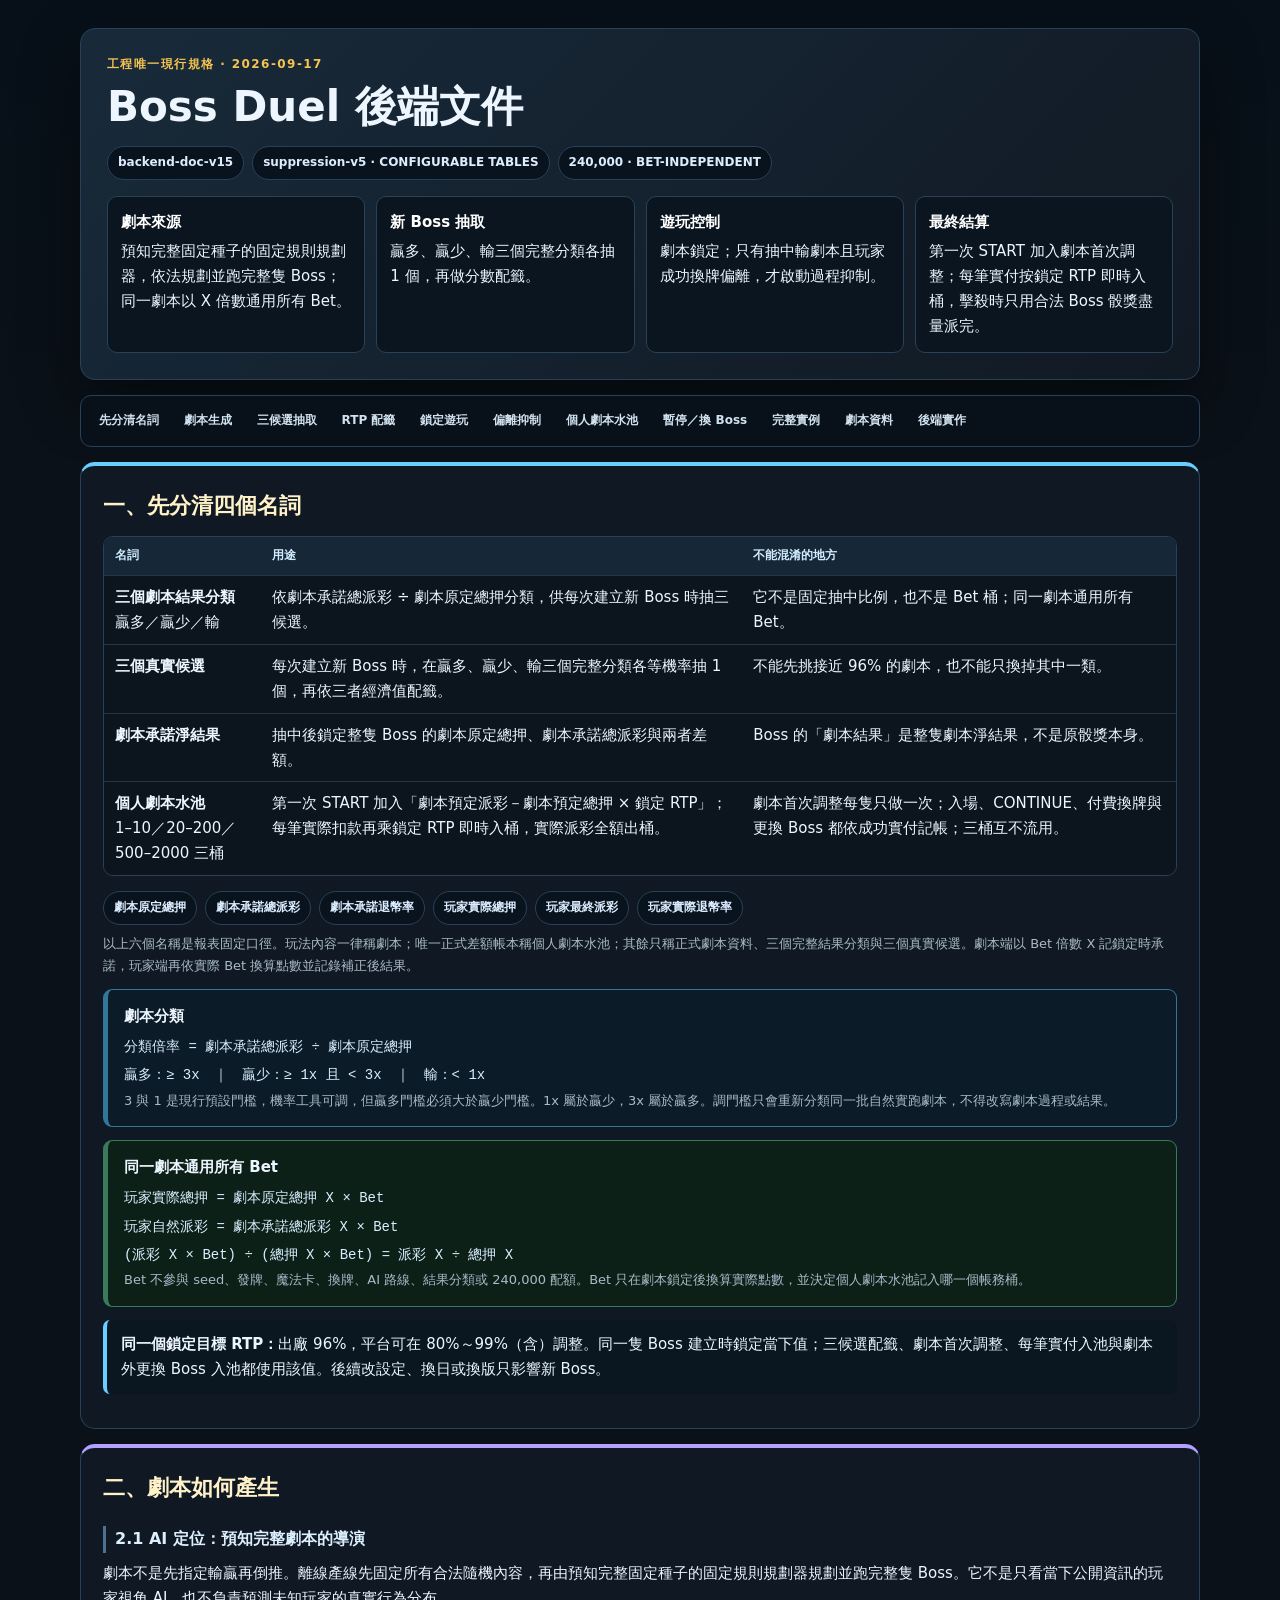
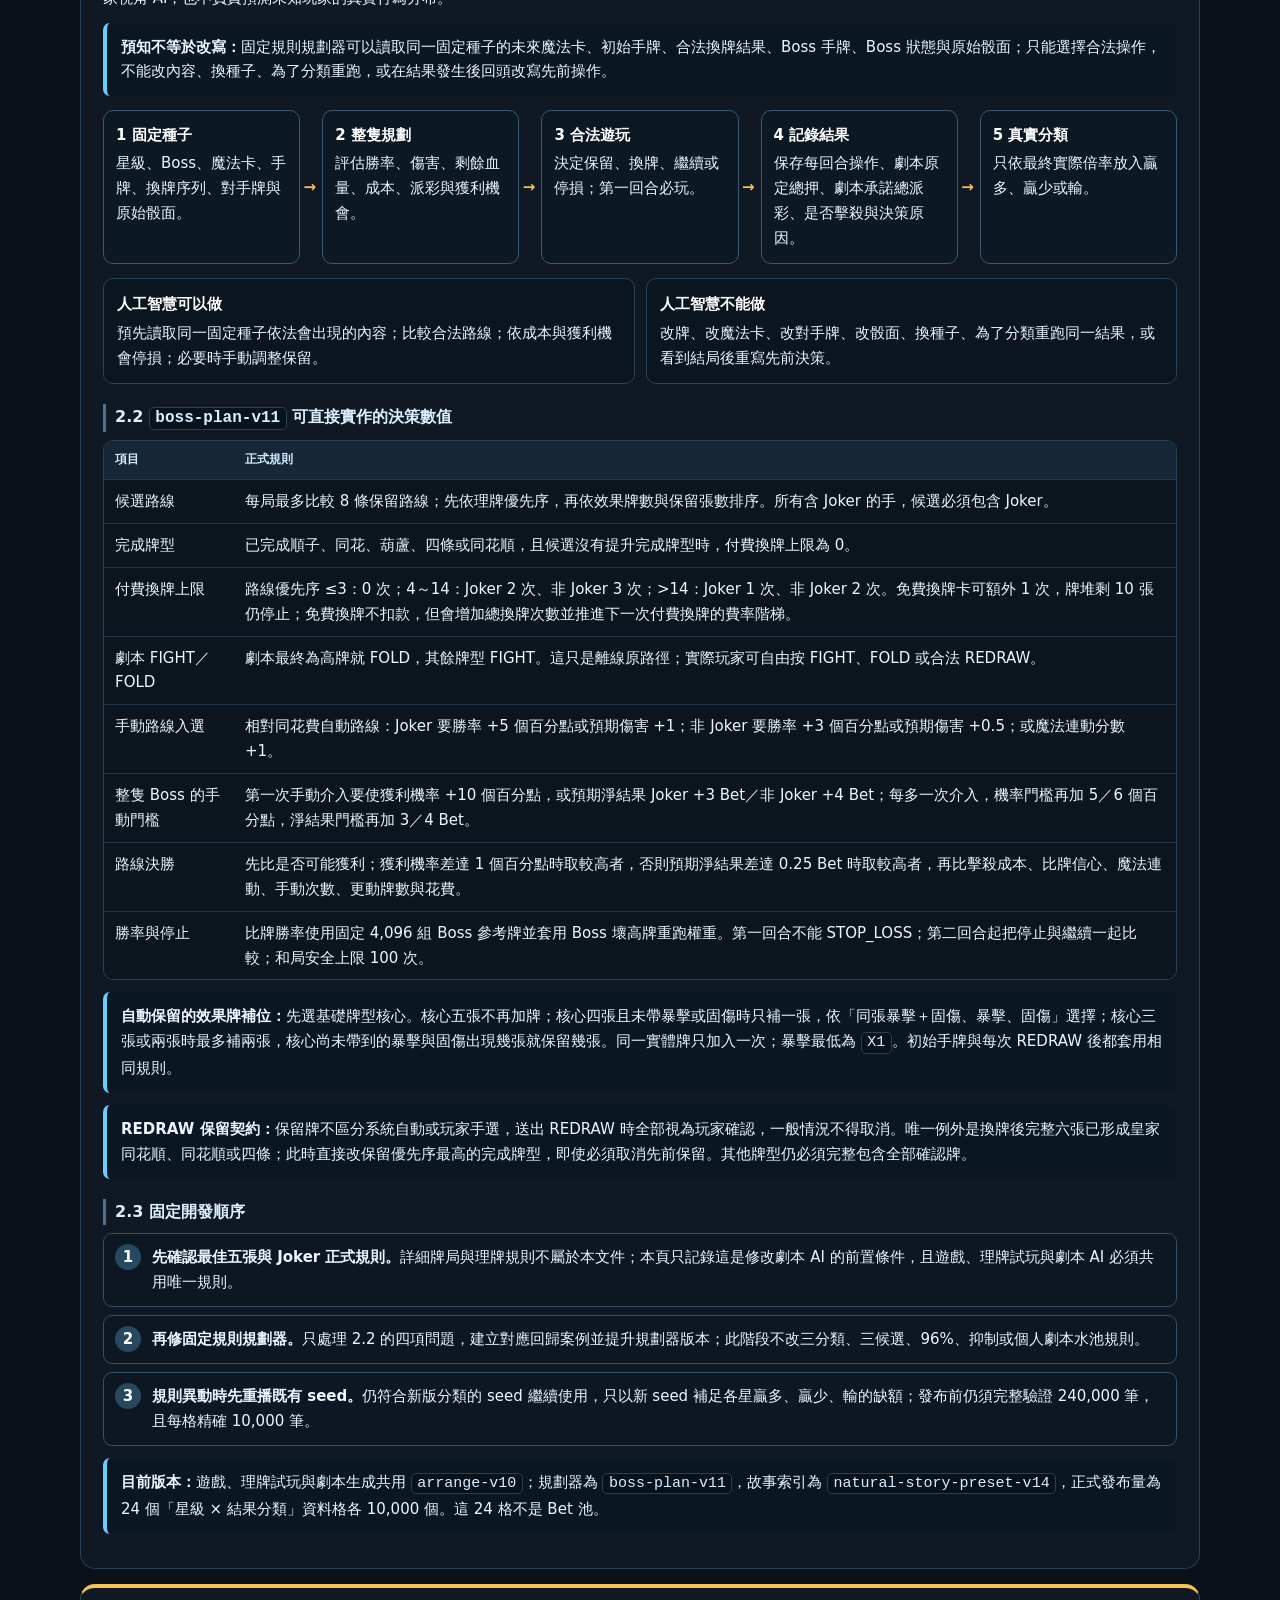
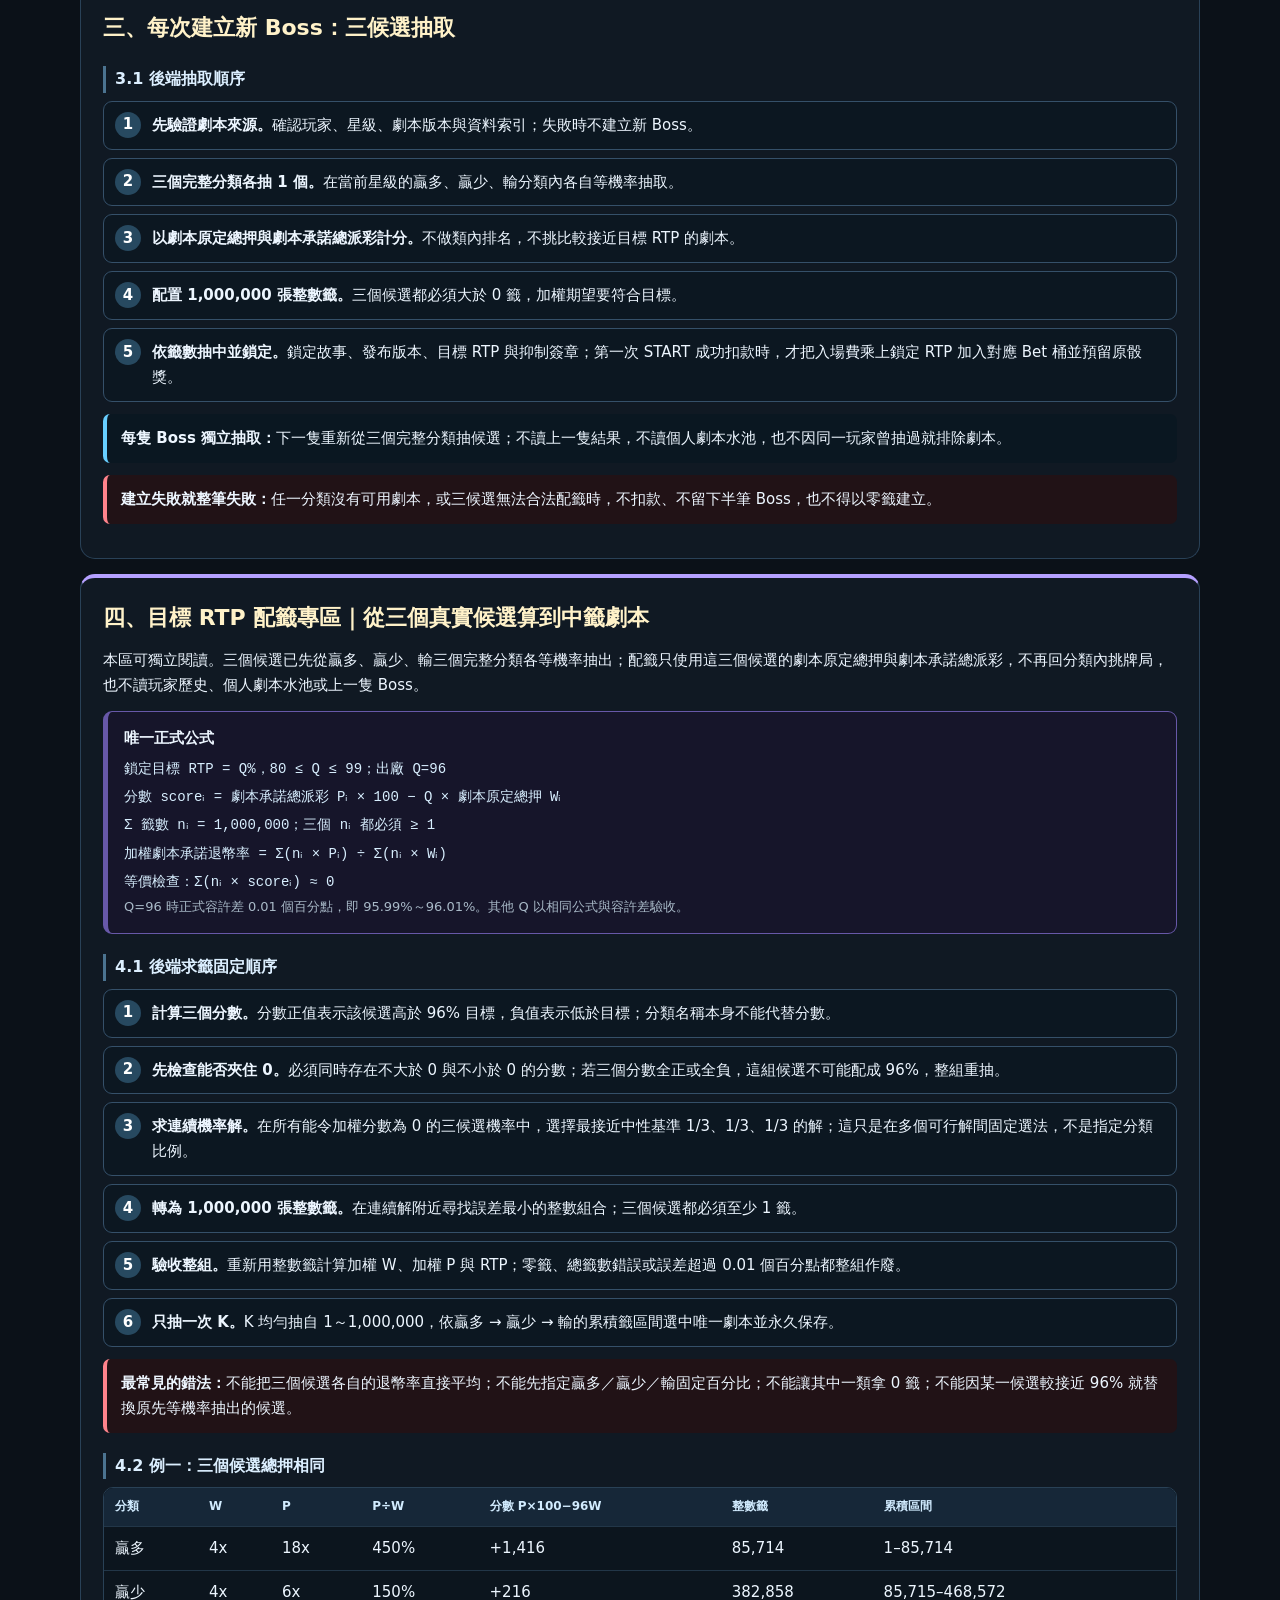
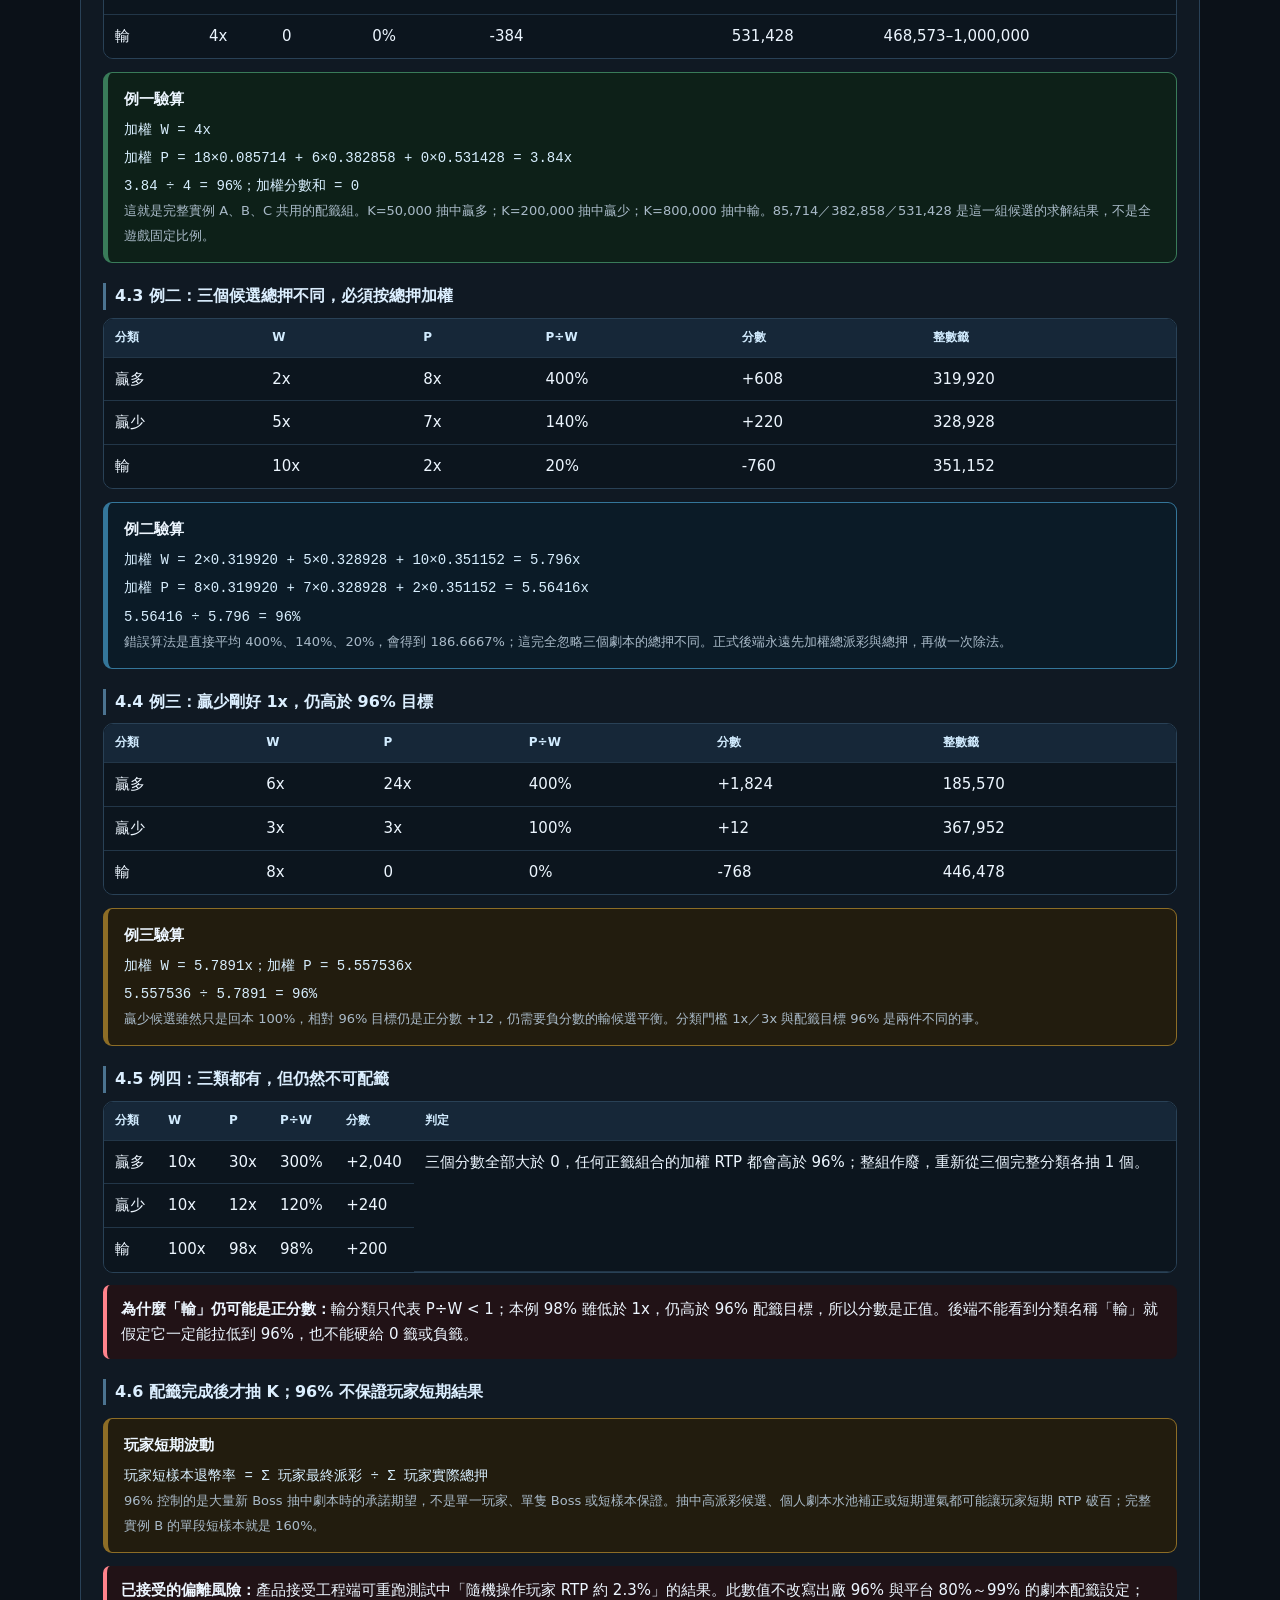
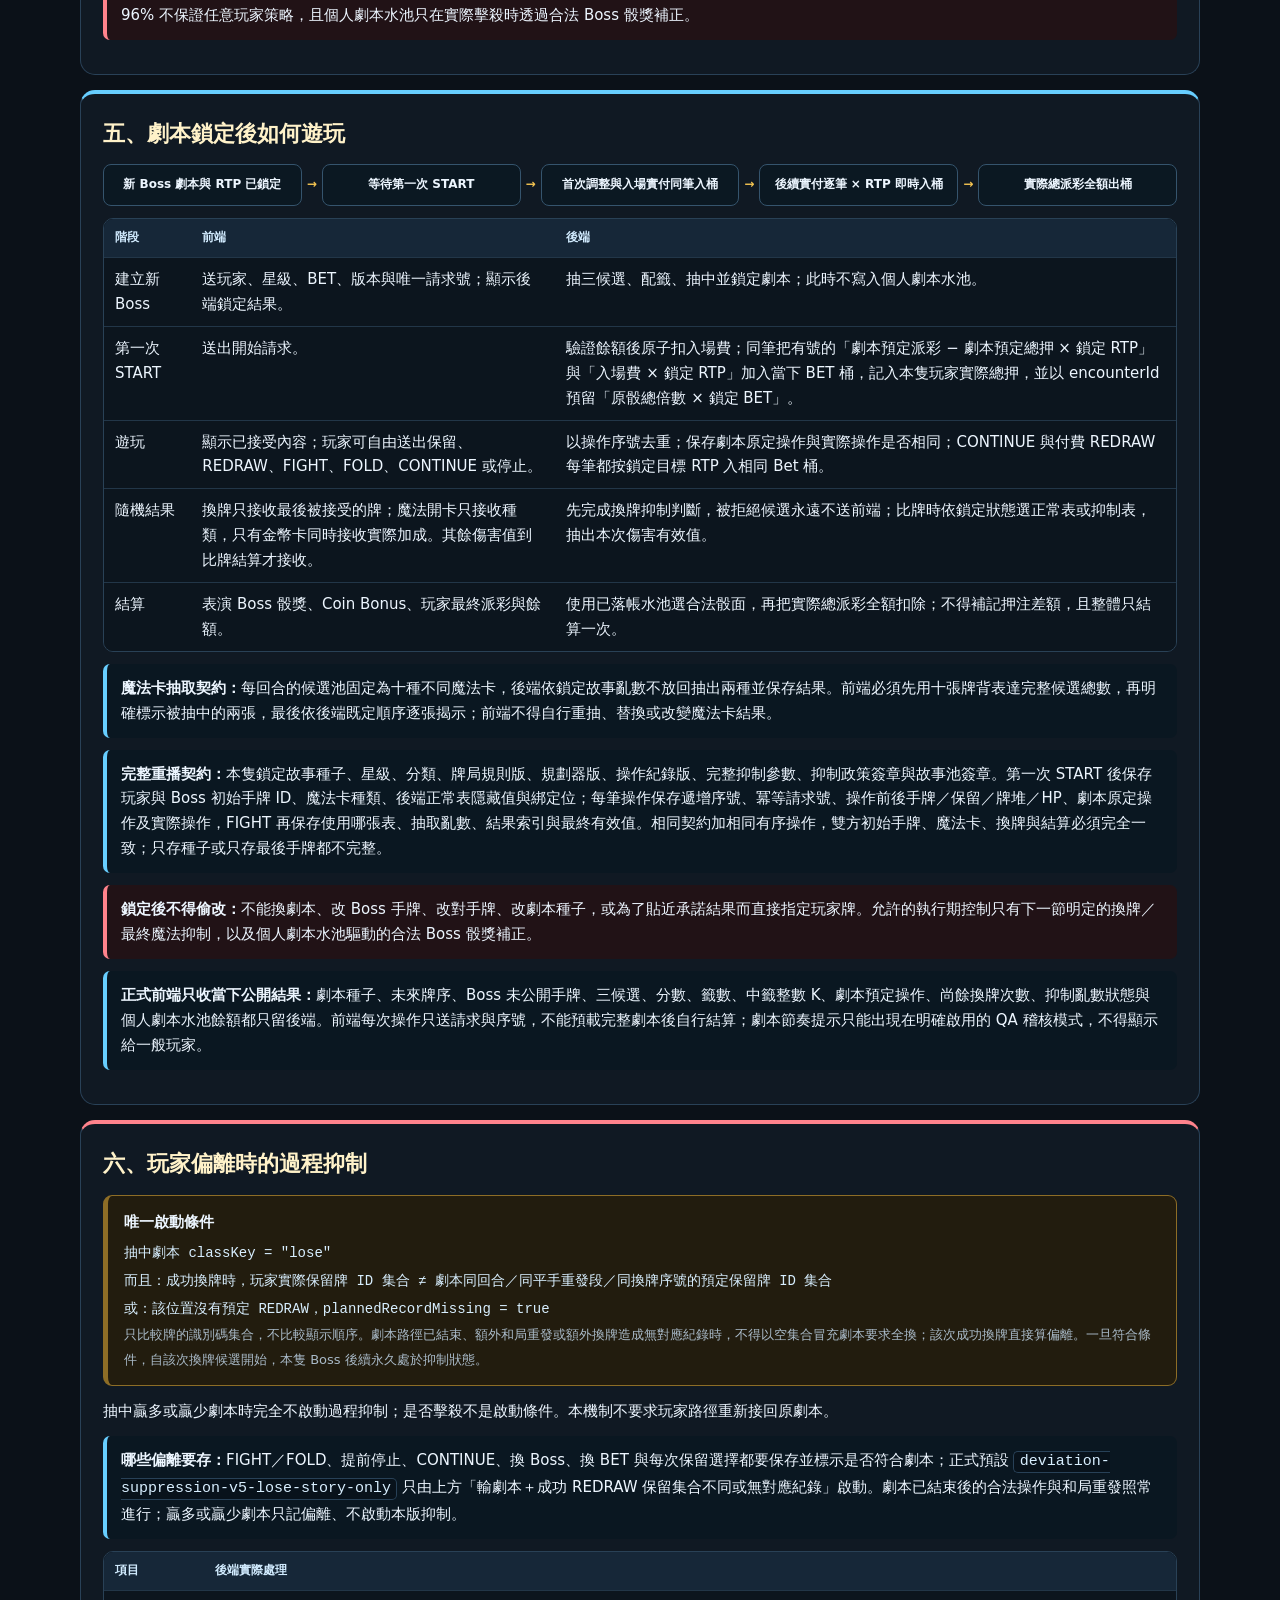
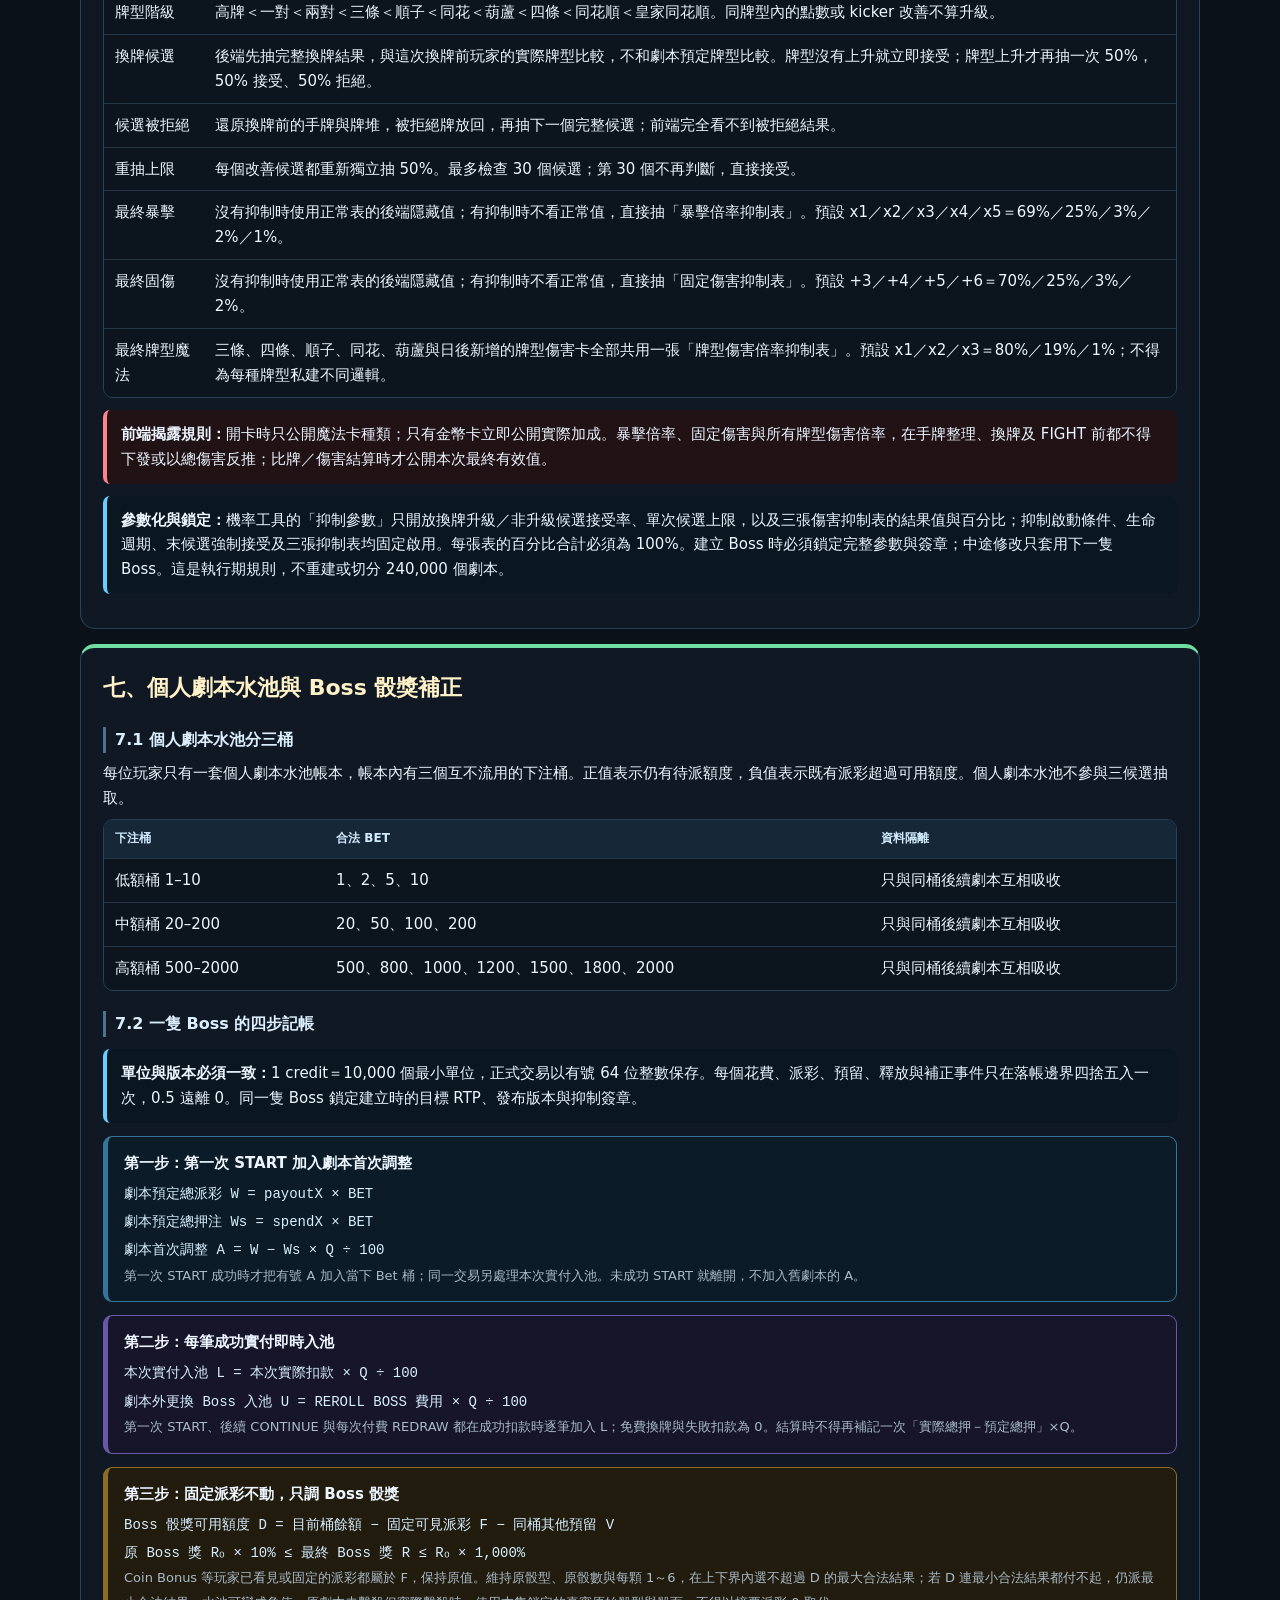
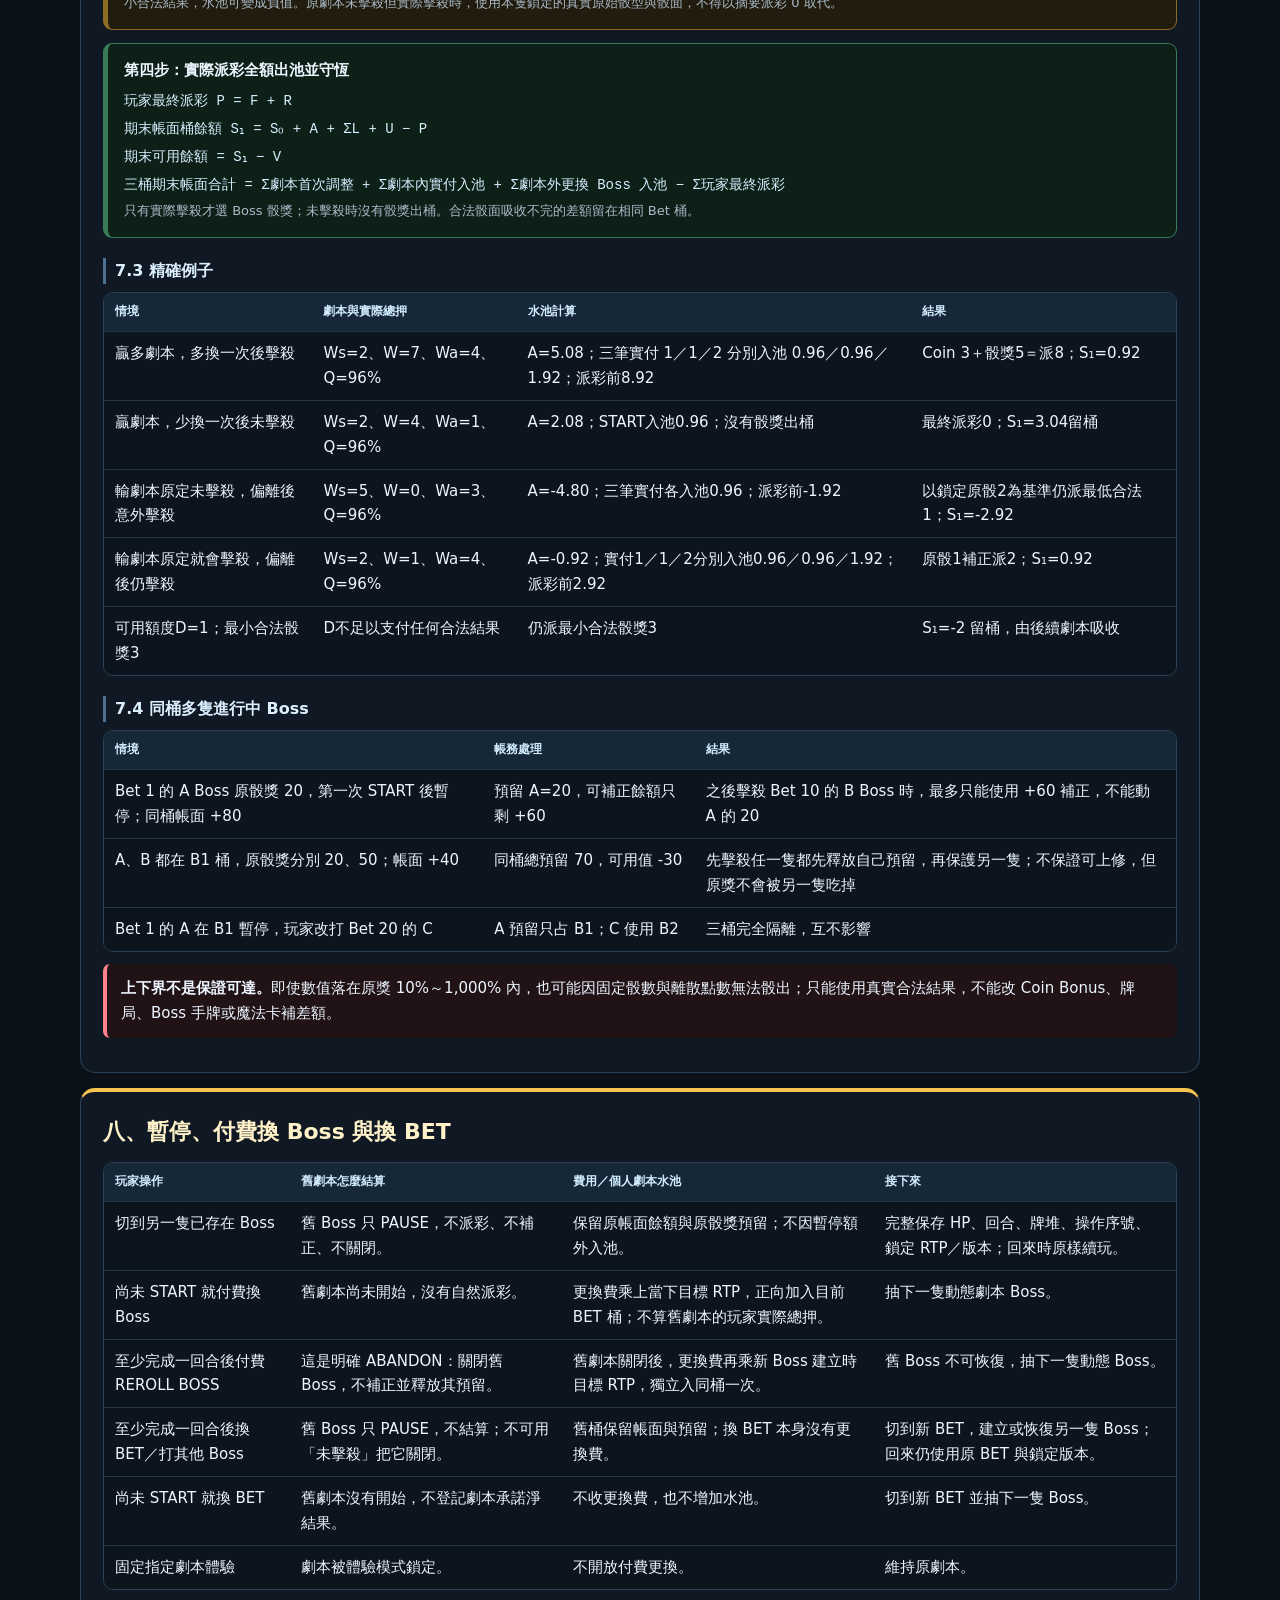
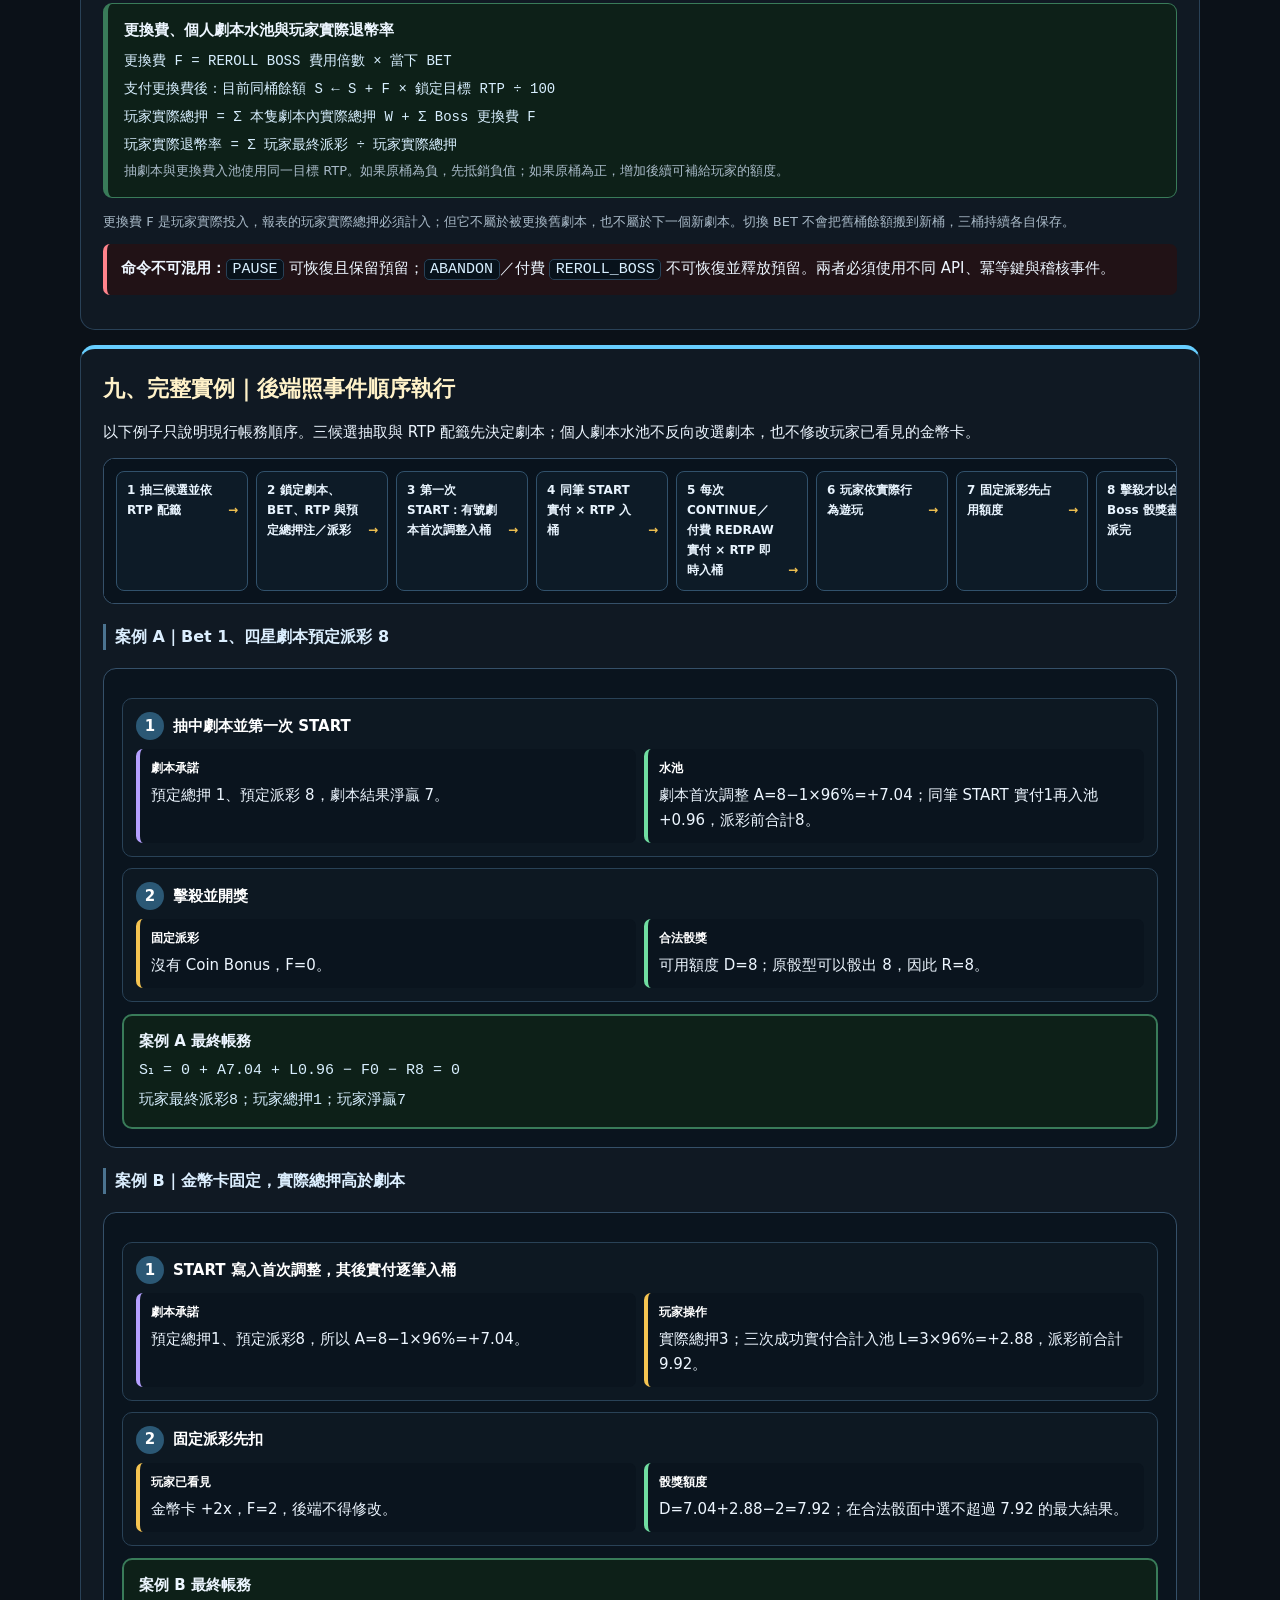
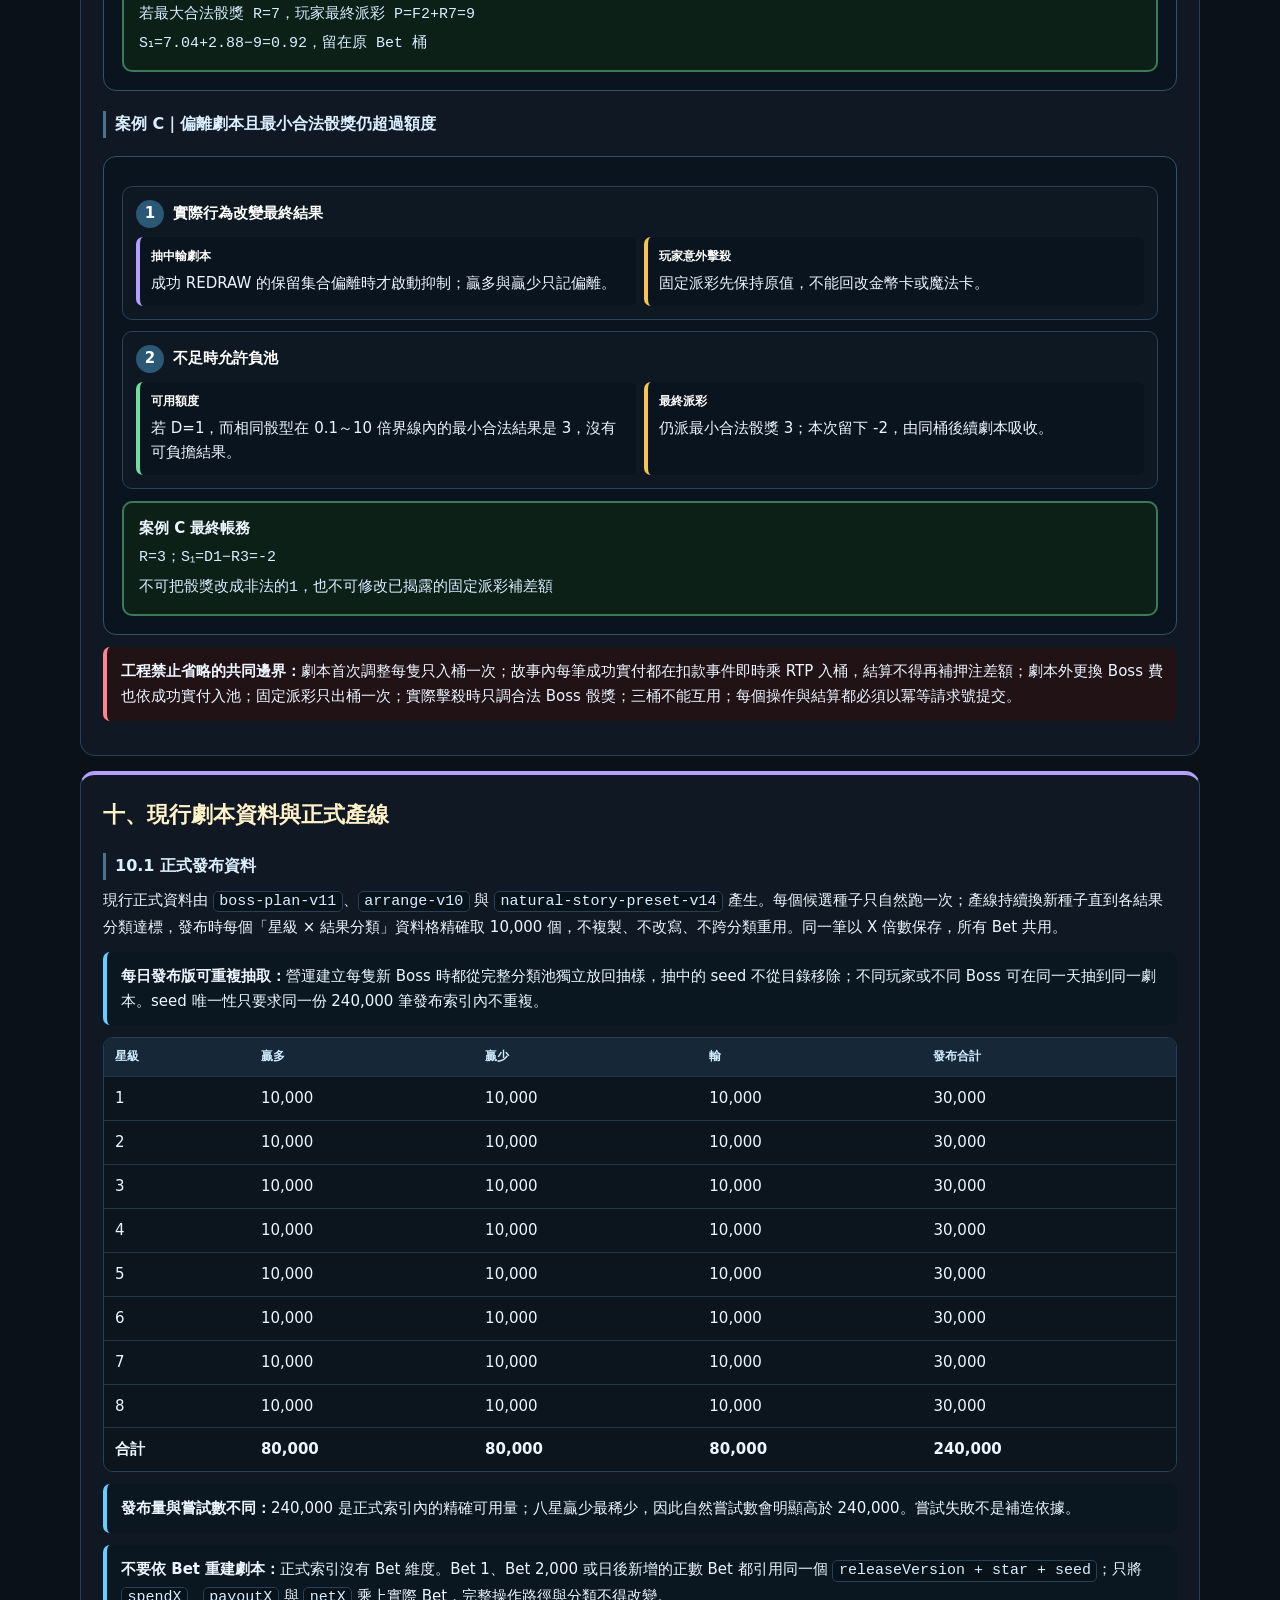
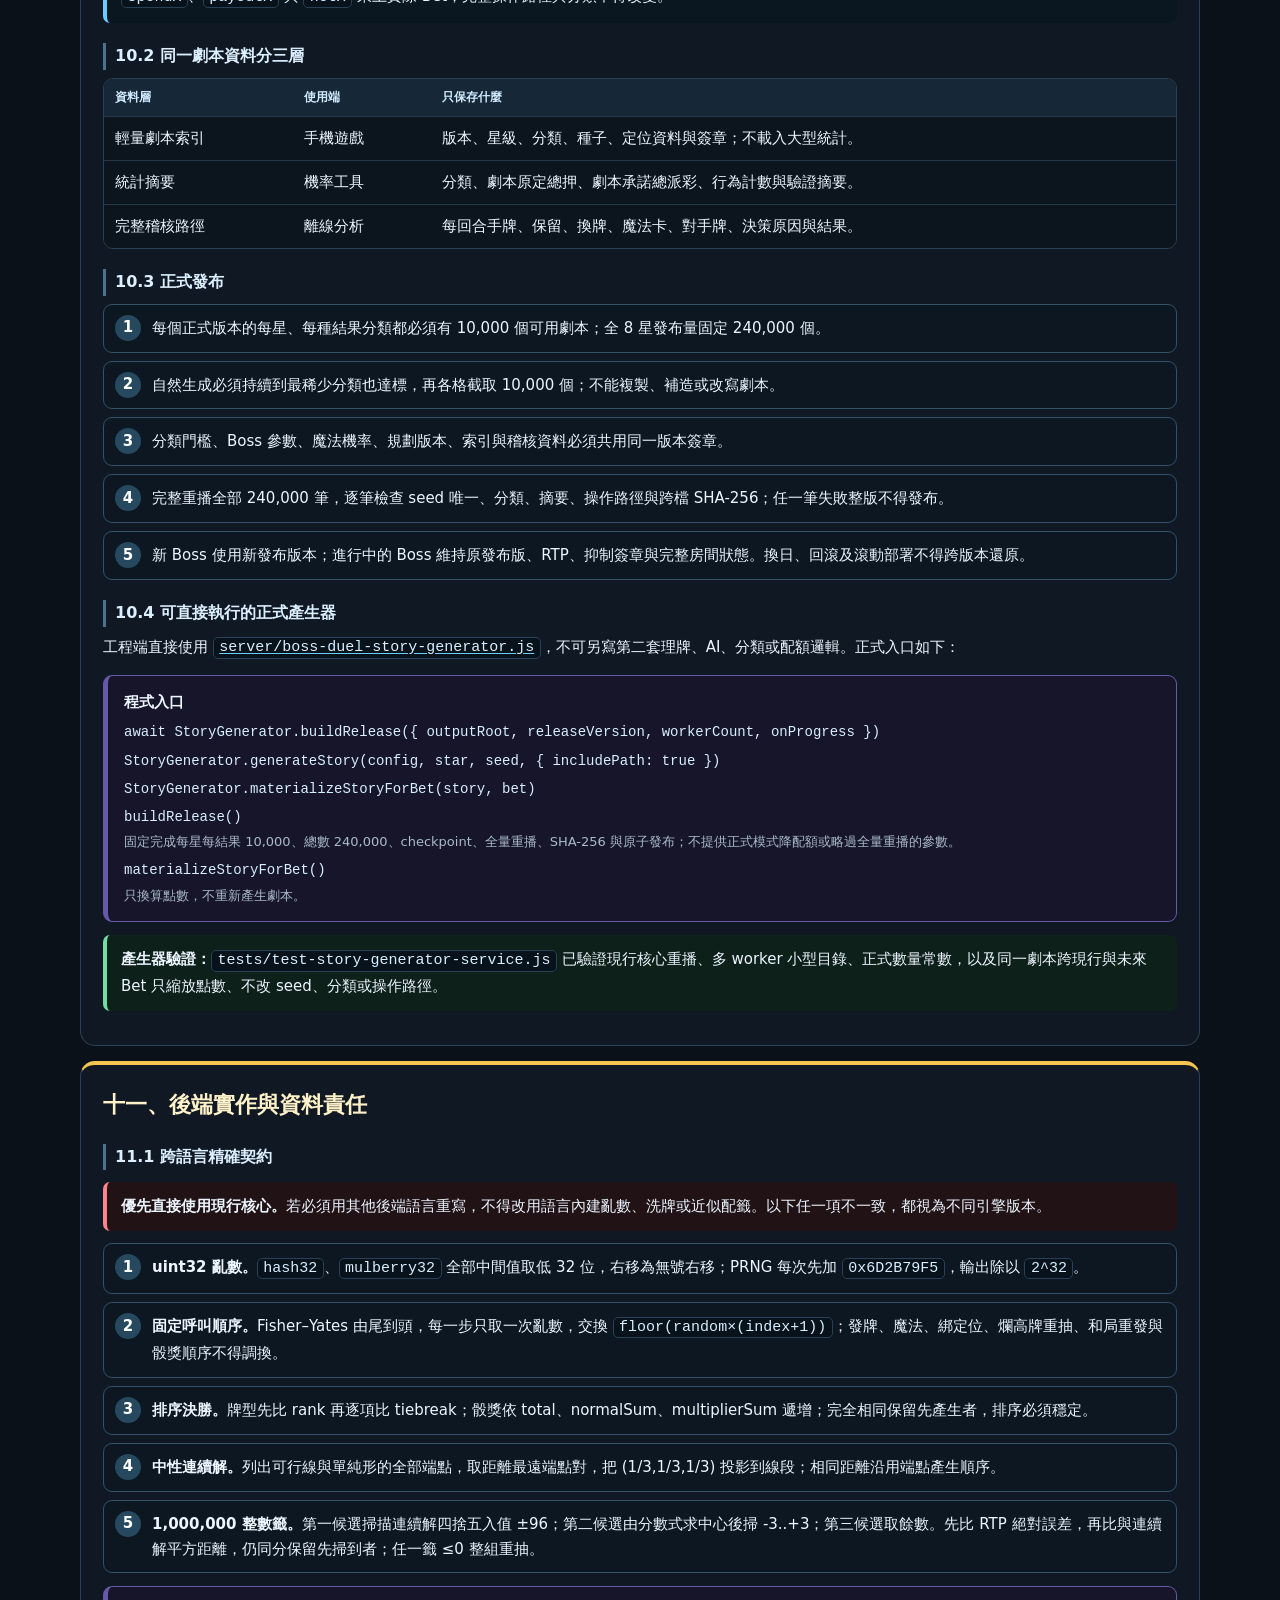
==== commit 7839602c: "調整個人劇本水池為逐筆實付入池" ====
--- a/後端文件.html
+++ b/後端文件.html
@@ -4,6 +4,7 @@
   <meta charset="utf-8">
   <meta name="viewport" content="width=device-width, initial-scale=1, viewport-fit=cover">
   <meta name="theme-color" content="#081019">
+  <link rel="icon" href="data:,">
   <title>Boss Duel｜後端文件</title>
   <style>
     :root{color-scheme:dark;--bg:#081019;--panel:#101923;--panel2:#0b151f;--line:#294157;--ink:#edf6ff;--muted:#a9bac8;--blue:#67ceff;--violet:#b5a0ff;--gold:#f5c451;--green:#70dda1;--red:#ff838c}*{box-sizing:border-box}html{scroll-behavior:smooth}body{margin:0;background:linear-gradient(180deg,#071019,#0b1118 32rem);color:var(--ink);font:15px/1.66 system-ui,-apple-system,"Segoe UI","Noto Sans TC",sans-serif}.shell{width:min(1120px,calc(100% - 28px));margin:auto;padding:28px 0 64px}header,section{border:1px solid var(--line);border-radius:15px;background:var(--panel)}header{padding:26px;background:linear-gradient(135deg,#182a3a,#111923);box-shadow:0 22px 60px #0007}.eyebrow{margin:0 0 7px;color:var(--gold);font-size:12px;font-weight:900;letter-spacing:.12em}h1{margin:0;font-size:clamp(27px,4vw,42px);line-height:1.18}h2{margin:0 0 12px;color:#fff2c9;font-size:22px}h3{margin:20px 0 8px;padding-left:9px;border-left:3px solid #4b7390;color:#dcefff;font-size:16px}p,ul,ol{margin:8px 0}li+li{margin-top:5px}a{color:var(--blue)}code{color:#d8efff;background:#08121b;border:1px solid #284157;border-radius:5px;padding:.08rem .34rem;overflow-wrap:anywhere}.lead{max-width:900px;color:var(--muted)}.badges,.terms{display:flex;flex-wrap:wrap;gap:8px;margin-top:15px}.badge,.terms span{padding:6px 10px;border:1px solid var(--line);border-radius:999px;background:#09131d;color:#dcecff;font-size:12px;font-weight:800}nav{position:sticky;top:0;z-index:3;display:flex;gap:7px;overflow:auto;margin:15px 0;padding:9px;border:1px solid var(--line);border-radius:11px;background:#09121bea;backdrop-filter:blur(12px)}nav a{flex:0 0 auto;padding:6px 9px;border-radius:7px;color:#d0e1ef;font-size:12px;font-weight:800;text-decoration:none}nav a:hover{background:#193044}section{margin-top:15px;padding:22px;scroll-margin-top:68px}.blue{border-top:4px solid var(--blue)}.violet{border-top:4px solid var(--violet)}.gold{border-top:4px solid var(--gold)}.green{border-top:4px solid var(--green)}.red{border-top:4px solid var(--red)}.grid{display:grid;grid-template-columns:repeat(2,minmax(0,1fr));gap:11px}.grid.four{grid-template-columns:repeat(4,minmax(0,1fr))}.card{padding:13px;border:1px solid #294257;border-radius:10px;background:var(--panel2)}.card strong{display:block;margin-bottom:4px;color:#fff}.flow{display:grid;grid-template-columns:repeat(5,minmax(0,1fr));gap:22px;margin:14px 0}.flow .node{position:relative;padding:12px;border:1px solid #3a5870;border-radius:10px;background:#0c1823}.flow .node:not(:last-child)::after{content:"→";position:absolute;right:-17px;top:50%;color:var(--gold);font-weight:900;transform:translateY(-50%)}.flow b{display:block;margin-bottom:3px;color:#fff}.steps{counter-reset:item;display:grid;gap:8px}.steps>div{position:relative;padding:11px 12px 11px 48px;border:1px solid #355069;border-radius:9px;background:#0c1721}.steps>div::before{counter-increment:item;content:counter(item);position:absolute;left:11px;top:10px;display:grid;width:26px;height:26px;place-items:center;border-radius:50%;background:#274960;color:#fff;font-weight:900}.formula{margin:13px 0;padding:14px 16px;border:1px solid;border-left-width:5px;border-radius:9px;background:#09141e}.formula strong{display:block;margin-bottom:7px}.formula code{display:block;margin-top:5px;border:0;background:transparent;padding:0;font-size:14px}.formula.bluebox{border-color:#34769a;background:#0b1b27}.formula.violetbox{border-color:#6758a8;background:#16152a}.formula.goldbox{border-color:#8d6d26;background:#221c0e}.formula.greenbox{border-color:#397b59;background:#0d2018}.note,.warning,.pass{margin:12px 0;padding:12px 14px;border-left:4px solid var(--blue);border-radius:7px;background:#0a1721}.warning{border-color:var(--red);background:#211216}.pass{border-color:var(--green);background:#0d2019}.table-wrap{overflow:auto;-webkit-overflow-scrolling:touch;border:1px solid #294156;border-radius:10px}table{width:100%;border-collapse:collapse;min-width:680px;background:#0c151e}th,td{padding:9px 11px;border-bottom:1px solid #223648;text-align:left;vertical-align:top}th{background:#162738;color:#d2ecff;font-size:12px}tr:last-child td{border-bottom:0}.tight td,.tight th{white-space:nowrap}.state{display:flex;align-items:stretch;gap:20px;overflow:auto;margin:12px 0}.state span{position:relative;flex:1 0 135px;padding:10px;border:1px solid #35546d;border-radius:8px;background:#0b1822;text-align:center;font-size:12px;font-weight:900}.state span:not(:last-child)::after{content:"→";position:absolute;right:-16px;color:var(--gold)}.split-title{display:flex;align-items:center;gap:10px;margin-top:18px}.split-title::after{content:"";height:1px;flex:1;background:#294157}.small{color:var(--muted);font-size:13px}footer{padding:20px 4px 0;color:var(--muted);font-size:12px}@media(max-width:850px){.grid.four{grid-template-columns:repeat(2,minmax(0,1fr))}.flow{grid-template-columns:1fr;gap:18px}.flow .node:not(:last-child)::after{content:"↓";right:auto;left:50%;top:auto;bottom:-18px}}@media(max-width:680px){.shell{width:min(100% - 18px,1120px);padding-top:10px}header,section{padding:16px}.grid,.grid.four{grid-template-columns:1fr}}
@@ -16,14 +17,14 @@
 <body>
   <div class="shell">
     <header>
-      <p class="eyebrow">工程唯一現行規格 · 2026-09-16</p>
+      <p class="eyebrow">工程唯一現行規格 · 2026-09-17</p>
       <h1>Boss Duel 後端文件</h1>
-      <div class="badges"><span class="badge">backend-doc-v14</span><span class="badge">suppression-v5 · CONFIGURABLE TABLES</span><span class="badge">240,000 · BET-INDEPENDENT</span></div>
+      <div class="badges"><span class="badge">backend-doc-v15</span><span class="badge">suppression-v5 · CONFIGURABLE TABLES</span><span class="badge">240,000 · BET-INDEPENDENT</span></div>
       <div class="grid four" style="margin-top:16px">
         <div class="card"><strong>劇本來源</strong>預知完整固定種子的固定規則規劃器，依法規劃並跑完整隻 Boss；同一劇本以 X 倍數通用所有 Bet。</div>
         <div class="card"><strong>新 Boss 抽取</strong>贏多、贏少、輸三個完整分類各抽 1 個，再做分數配籤。</div>
         <div class="card"><strong>遊玩控制</strong>劇本鎖定；只有抽中輸劇本且玩家成功換牌偏離，才啟動過程抑制。</div>
-        <div class="card"><strong>最終結算</strong>劇本預定派彩先入桶；實際與預定總押注的差額按鎖定 RTP 調整，擊殺時只用合法 Boss 骰獎盡量派完。</div>
+        <div class="card"><strong>最終結算</strong>第一次 START 加入劇本首次調整；每筆實付按鎖定 RTP 即時入桶，擊殺時只用合法 Boss 骰獎盡量派完。</div>
       </div>
     </header>
 
@@ -35,13 +36,13 @@
         <tr><td><strong>三個劇本結果分類</strong><br>贏多／贏少／輸</td><td>依劇本承諾總派彩 ÷ 劇本原定總押分類，供每次建立新 Boss 時抽三候選。</td><td>它不是固定抽中比例，也不是 Bet 桶；同一劇本通用所有 Bet。</td></tr>
         <tr><td><strong>三個真實候選</strong></td><td>每次建立新 Boss 時，在贏多、贏少、輸三個完整分類各等機率抽 1 個，再依三者經濟值配籤。</td><td>不能先挑接近 96% 的劇本，也不能只換掉其中一類。</td></tr>
         <tr><td><strong>劇本承諾淨結果</strong></td><td>抽中後鎖定整隻 Boss 的劇本原定總押、劇本承諾總派彩與兩者差額。</td><td>Boss 的「劇本結果」是整隻劇本淨結果，不是原骰獎本身。</td></tr>
-        <tr><td><strong>個人劇本水池</strong><br>1–10／20–200／500–2000 三桶</td><td>抽中劇本的預定派彩先入桶；結算時依實際與預定總押注差額做有號 RTP 調整，擊殺後保存未被合法骰面吸收的餘額。</td><td>故事內花費不逐筆重複入池；劇本外更換 Boss 費另行入池；三桶互不流用。</td></tr>
+        <tr><td><strong>個人劇本水池</strong><br>1–10／20–200／500–2000 三桶</td><td>第一次 START 加入「劇本預定派彩－劇本預定總押 × 鎖定 RTP」；每筆實際扣款再乘鎖定 RTP 即時入桶，實際派彩全額出桶。</td><td>劇本首次調整每隻只做一次；入場、CONTINUE、付費換牌與更換 Boss 都依成功實付記帳；三桶互不流用。</td></tr>
       </tbody></table></div>
       <div class="terms"><span>劇本原定總押</span><span>劇本承諾總派彩</span><span>劇本承諾退幣率</span><span>玩家實際總押</span><span>玩家最終派彩</span><span>玩家實際退幣率</span></div>
       <p class="small">以上六個名稱是報表固定口徑。玩法內容一律稱劇本；唯一正式差額帳本稱個人劇本水池；其餘只稱正式劇本資料、三個完整結果分類與三個真實候選。劇本端以 Bet 倍數 X 記鎖定時承諾，玩家端再依實際 Bet 換算點數並記錄補正後結果。</p>
       <div class="formula bluebox"><strong>劇本分類</strong><code>分類倍率 = 劇本承諾總派彩 ÷ 劇本原定總押</code><code>贏多：≥ 3x　｜　贏少：≥ 1x 且 &lt; 3x　｜　輸：&lt; 1x</code><span class="small">3 與 1 是現行預設門檻，機率工具可調，但贏多門檻必須大於贏少門檻。1x 屬於贏少，3x 屬於贏多。調門檻只會重新分類同一批自然實跑劇本，不得改寫劇本過程或結果。</span></div>
       <div class="formula greenbox"><strong>同一劇本通用所有 Bet</strong><code>玩家實際總押 = 劇本原定總押 X × Bet</code><code>玩家自然派彩 = 劇本承諾總派彩 X × Bet</code><code>(派彩 X × Bet) ÷ (總押 X × Bet) = 派彩 X ÷ 總押 X</code><span class="small">Bet 不參與 seed、發牌、魔法卡、換牌、AI 路線、結果分類或 240,000 配額。Bet 只在劇本鎖定後換算實際點數，並決定個人劇本水池記入哪一個帳務桶。</span></div>
-      <div class="note"><strong>同一個鎖定目標 RTP：</strong>出廠 96%，平台可在 80%～99%（含）調整。同一隻 Boss 建立時鎖定當下值；三候選配籤、故事押注差額調整與劇本外更換 Boss 入池都使用該值。後續改設定、換日或換版只影響新 Boss。</div>
+      <div class="note"><strong>同一個鎖定目標 RTP：</strong>出廠 96%，平台可在 80%～99%（含）調整。同一隻 Boss 建立時鎖定當下值；三候選配籤、劇本首次調整、每筆實付入池與劇本外更換 Boss 入池都使用該值。後續改設定、換日或換版只影響新 Boss。</div>
     </section>
 
     <section id="script" class="violet">
@@ -150,13 +151,13 @@
 
     <section id="play" class="blue">
       <h2>五、劇本鎖定後如何遊玩</h2>
-      <div class="state"><span>新 Boss 劇本與 RTP 已鎖定</span><span>等待第一次 START</span><span>劇本預定派彩入對應桶</span><span>結算時計算總押差額 × RTP</span><span>固定派彩與合法骰獎出桶</span></div>
+      <div class="state"><span>新 Boss 劇本與 RTP 已鎖定</span><span>等待第一次 START</span><span>首次調整與入場實付同筆入桶</span><span>後續實付逐筆 × RTP 即時入桶</span><span>實際總派彩全額出桶</span></div>
       <div class="table-wrap"><table><thead><tr><th>階段</th><th>前端</th><th>後端</th></tr></thead><tbody>
         <tr><td>建立新 Boss</td><td>送玩家、星級、BET、版本與唯一請求號；顯示後端鎖定結果。</td><td>抽三候選、配籤、抽中並鎖定劇本；此時不寫入個人劇本水池。</td></tr>
-        <tr><td>第一次 START</td><td>送出開始請求。</td><td>驗證餘額後原子扣入場費，記入本隻玩家實際總押，把「入場費 × 鎖定目標 RTP」加入 START 當下 BET 桶，並以 encounterId 預留「原骰總倍數 × 鎖定 BET」。</td></tr>
+        <tr><td>第一次 START</td><td>送出開始請求。</td><td>驗證餘額後原子扣入場費；同筆把有號的「劇本預定派彩 − 劇本預定總押 × 鎖定 RTP」與「入場費 × 鎖定 RTP」加入當下 BET 桶，記入本隻玩家實際總押，並以 encounterId 預留「原骰總倍數 × 鎖定 BET」。</td></tr>
         <tr><td>遊玩</td><td>顯示已接受內容；玩家可自由送出保留、REDRAW、FIGHT、FOLD、CONTINUE 或停止。</td><td>以操作序號去重；保存劇本原定操作與實際操作是否相同；CONTINUE 與付費 REDRAW 每筆都按鎖定目標 RTP 入相同 Bet 桶。</td></tr>
         <tr><td>隨機結果</td><td>換牌只接收最後被接受的牌；魔法開卡只接收種類，只有金幣卡同時接收實際加成。其餘傷害值到比牌結算才接收。</td><td>先完成換牌抑制判斷，被拒絕候選永遠不送前端；比牌時依鎖定狀態選正常表或抑制表，抽出本次傷害有效值。</td></tr>
-        <tr><td>結算</td><td>表演 Boss 骰獎、Coin Bonus、玩家最終派彩與餘額。</td><td>先算個人劇本水池，再選合法骰面，最後只結算一次。</td></tr>
+        <tr><td>結算</td><td>表演 Boss 骰獎、Coin Bonus、玩家最終派彩與餘額。</td><td>使用已落帳水池選合法骰面，再把實際總派彩全額扣除；不得補記押注差額，且整體只結算一次。</td></tr>
       </tbody></table></div>
       <div class="note"><strong>魔法卡抽取契約：</strong>每回合的候選池固定為十種不同魔法卡，後端依鎖定故事亂數不放回抽出兩種並保存結果。前端必須先用十張牌背表達完整候選總數，再明確標示被抽中的兩張，最後依後端既定順序逐張揭示；前端不得自行重抽、替換或改變魔法卡結果。</div>
       <div class="note"><strong>完整重播契約：</strong>本隻鎖定故事種子、星級、分類、牌局規則版、規劃器版、操作紀錄版、完整抑制參數、抑制政策簽章與故事池簽章。第一次 START 後保存玩家與 Boss 初始手牌 ID、魔法卡種類、後端正常表隱藏值與綁定位；每筆操作保存遞增序號、冪等請求號、操作前後手牌／保留／牌堆／HP、劇本原定操作及實際操作，FIGHT 再保存使用哪張表、抽取亂數、結果索引與最終有效值。相同契約加相同有序操作，雙方初始手牌、魔法卡、換牌與結算必須完全一致；只存種子或只存最後手牌都不完整。</div>
@@ -187,19 +188,19 @@
       <h3>7.1 個人劇本水池分三桶</h3>
       <p>每位玩家只有一套個人劇本水池帳本，帳本內有三個互不流用的下注桶。正值表示仍有待派額度，負值表示既有派彩超過可用額度。個人劇本水池不參與三候選抽取。</p>
       <div class="table-wrap"><table class="tight"><thead><tr><th>下注桶</th><th>合法 BET</th><th>資料隔離</th></tr></thead><tbody><tr><td>低額桶 1–10</td><td>1、2、5、10</td><td>只與同桶後續劇本互相吸收</td></tr><tr><td>中額桶 20–200</td><td>20、50、100、200</td><td>只與同桶後續劇本互相吸收</td></tr><tr><td>高額桶 500–2000</td><td>500、800、1000、1200、1500、1800、2000</td><td>只與同桶後續劇本互相吸收</td></tr></tbody></table></div>
-      <h3>7.2 一隻 Boss 的四步結算</h3>
+      <h3>7.2 一隻 Boss 的四步記帳</h3>
       <div class="note"><strong>單位與版本必須一致：</strong>1 credit＝10,000 個最小單位，正式交易以有號 64 位整數保存。每個花費、派彩、預留、釋放與補正事件只在落帳邊界四捨五入一次，0.5 遠離 0。同一隻 Boss 鎖定建立時的目標 RTP、發布版本與抑制簽章。</div>
-      <div class="formula bluebox"><strong>第一步：劇本預定派彩先入桶</strong><code>劇本派彩入池額 B = 抽中劇本的 payoutX × BET</code><code>劇本預定總押注 Ws = 抽中劇本的 spendX × BET</code><span class="small">第一次 START 時才把 B 正向加入當下 Bet 桶並保存 Ws；未開始就換 Boss，不加入舊劇本的 B。</span></div>
-      <div class="formula violetbox"><strong>第二步：只調整故事總押注差額</strong><code>鎖定目標 RTP = Q%</code><code>押注差額調整 T =（實際總押注 Wa − 劇本預定總押注 Ws）× Q ÷ 100</code><code>劇本外更換 Boss 入池 U = REROLL BOSS 費用 × Q ÷ 100</code><span class="small">START、CONTINUE 與付費 REDRAW 都只累計 Wa，不逐筆入池；Wa 高於 Ws 時 T 為正，低於時為負，相等時為 0。免費換牌不扣款。</span></div>
-      <div class="formula goldbox"><strong>第三步：固定派彩不動，只調 Boss 骰獎</strong><code>Boss 骰獎可用額度 D = S₀ + B + T + U − 固定可見派彩 F − 同桶其他預留 V</code><code>原 Boss 獎 R₀ × 10% ≤ 最終 Boss 獎 R ≤ R₀ × 1,000%</code><span class="small">Coin Bonus 等玩家已看見或固定的派彩都屬於 F，保持原值。維持原骰型、原骰數與每顆 1～6，在上下界內選不超過 D 的最大合法結果；若 D 連最小合法結果都付不起，仍派最小合法結果，水池可變成負值。</span></div>
-      <div class="formula greenbox"><strong>第四步：結算並守恆</strong><code>玩家最終派彩 P = F + R</code><code>期末帳面桶餘額 S₁ = S₀ + B + T + U − P</code><code>期末可用餘額 = S₁ − V</code><code>三桶期末帳面合計 = Σ劇本預定派彩 + Σ押注差額調整 + Σ劇本外更換 Boss 入池 − Σ玩家最終派彩</code><span class="small">只有實際擊殺才選 Boss 骰獎；未擊殺時沒有骰獎出桶。合法骰面吸收不完的差額留在相同 Bet 桶。</span></div>
+      <div class="formula bluebox"><strong>第一步：第一次 START 加入劇本首次調整</strong><code>劇本預定總派彩 W = payoutX × BET</code><code>劇本預定總押注 Ws = spendX × BET</code><code>劇本首次調整 A = W − Ws × Q ÷ 100</code><span class="small">第一次 START 成功時才把有號 A 加入當下 Bet 桶；同一交易另處理本次實付入池。未成功 START 就離開，不加入舊劇本的 A。</span></div>
+      <div class="formula violetbox"><strong>第二步：每筆成功實付即時入池</strong><code>本次實付入池 L = 本次實際扣款 × Q ÷ 100</code><code>劇本外更換 Boss 入池 U = REROLL BOSS 費用 × Q ÷ 100</code><span class="small">第一次 START、後續 CONTINUE 與每次付費 REDRAW 都在成功扣款時逐筆加入 L；免費換牌與失敗扣款為 0。結算時不得再補記一次「實際總押－預定總押」×Q。</span></div>
+      <div class="formula goldbox"><strong>第三步：固定派彩不動，只調 Boss 骰獎</strong><code>Boss 骰獎可用額度 D = 目前桶餘額 − 固定可見派彩 F − 同桶其他預留 V</code><code>原 Boss 獎 R₀ × 10% ≤ 最終 Boss 獎 R ≤ R₀ × 1,000%</code><span class="small">Coin Bonus 等玩家已看見或固定的派彩都屬於 F，保持原值。維持原骰型、原骰數與每顆 1～6，在上下界內選不超過 D 的最大合法結果；若 D 連最小合法結果都付不起，仍派最小合法結果，水池可變成負值。原劇本未擊殺但實際擊殺時，使用本隻鎖定的真實原始骰型與骰面，不得以摘要派彩 0 取代。</span></div>
+      <div class="formula greenbox"><strong>第四步：實際派彩全額出池並守恆</strong><code>玩家最終派彩 P = F + R</code><code>期末帳面桶餘額 S₁ = S₀ + A + ΣL + U − P</code><code>期末可用餘額 = S₁ − V</code><code>三桶期末帳面合計 = Σ劇本首次調整 + Σ劇本內實付入池 + Σ劇本外更換 Boss 入池 − Σ玩家最終派彩</code><span class="small">只有實際擊殺才選 Boss 骰獎；未擊殺時沒有骰獎出桶。合法骰面吸收不完的差額留在相同 Bet 桶。</span></div>
 
       <h3>7.3 精確例子</h3>
       <div class="table-wrap"><table><thead><tr><th>情境</th><th>劇本與實際總押</th><th>水池計算</th><th>結果</th></tr></thead><tbody>
-        <tr><td>實際總押高於劇本，擊殺</td><td>Bet 1；Ws=1、Wa=3、B=8、Q=96%</td><td>T=(3−1)×96%=+1.92；可用9.92</td><td>最大合法骰獎9；最終派彩9；S₁=0.92</td></tr>
-        <tr><td>實際總押高於劇本，未擊殺</td><td>Bet 1；Ws=1、Wa=3、B=8、Q=96%</td><td>T=+1.92；沒有骰獎出桶</td><td>最終派彩0；S₁=9.92 留桶</td></tr>
-        <tr><td>實際總押低於劇本，擊殺</td><td>Bet 1；Ws=3、Wa=1、B=8、Q=96%</td><td>T=(1−3)×96%=−1.92；可用6.08</td><td>最大合法骰獎6；最終派彩6；S₁=0.08</td></tr>
-        <tr><td>實際總押低於劇本，未擊殺</td><td>Bet 1；Ws=3、Wa=1、B=8、Q=96%</td><td>T=−1.92；沒有骰獎出桶</td><td>最終派彩0；S₁=6.08 留桶</td></tr>
+        <tr><td>贏多劇本，多換一次後擊殺</td><td>Ws=2、W=7、Wa=4、Q=96%</td><td>A=5.08；三筆實付 1／1／2 分別入池 0.96／0.96／1.92；派彩前8.92</td><td>Coin 3＋骰獎5＝派8；S₁=0.92</td></tr>
+        <tr><td>贏劇本，少換一次後未擊殺</td><td>Ws=2、W=4、Wa=1、Q=96%</td><td>A=2.08；START入池0.96；沒有骰獎出桶</td><td>最終派彩0；S₁=3.04留桶</td></tr>
+        <tr><td>輸劇本原定未擊殺，偏離後意外擊殺</td><td>Ws=5、W=0、Wa=3、Q=96%</td><td>A=-4.80；三筆實付各入池0.96；派彩前-1.92</td><td>以鎖定原骰2為基準仍派最低合法1；S₁=-2.92</td></tr>
+        <tr><td>輸劇本原定就會擊殺，偏離後仍擊殺</td><td>Ws=2、W=1、Wa=4、Q=96%</td><td>A=-0.92；實付1／1／2分別入池0.96／0.96／1.92；派彩前2.92</td><td>原骰1補正派2；S₁=0.92</td></tr>
         <tr><td>可用額度D=1；最小合法骰獎3</td><td>D不足以支付任何合法結果</td><td>仍派最小合法骰獎3</td><td>S₁=-2 留桶，由後續劇本吸收</td></tr>
       </tbody></table></div>
       <h3>7.4 同桶多隻進行中 Boss</h3>
@@ -229,32 +230,32 @@
     <section id="examples" class="blue">
       <h2>九、完整實例｜後端照事件順序執行</h2>
       <p>以下例子只說明現行帳務順序。三候選抽取與 RTP 配籤先決定劇本；個人劇本水池不反向改選劇本，也不修改玩家已看見的金幣卡。</p>
-      <div class="execution-order" aria-label="後端唯一事件順序"><span>1 抽三候選並依 RTP 配籤</span><span>2 鎖定劇本、BET、RTP 與預定總押注</span><span>3 第一次 START：預定派彩入桶</span><span>4 累計本隻實際總押注</span><span>5 結算時計算押注差額 × RTP</span><span>6 玩家依實際行為遊玩</span><span>7 固定派彩先扣</span><span>8 擊殺才以合法 Boss 骰獎盡量派完</span><span>9 提交期末餘額</span></div>
+      <div class="execution-order" aria-label="後端唯一事件順序"><span>1 抽三候選並依 RTP 配籤</span><span>2 鎖定劇本、BET、RTP 與預定總押注／派彩</span><span>3 第一次 START：有號劇本首次調整入桶</span><span>4 同筆 START 實付 × RTP 入桶</span><span>5 每次 CONTINUE／付費 REDRAW 實付 × RTP 即時入桶</span><span>6 玩家依實際行為遊玩</span><span>7 固定派彩先占用額度</span><span>8 擊殺才以合法 Boss 骰獎盡量派完</span><span>9 實際總派彩全額出桶並提交期末餘額</span></div>
 
       <h3>案例 A｜Bet 1、四星劇本預定派彩 8</h3>
       <div class="case">
         <div class="case-step"><div class="case-step-title"><span class="step-no">1</span>抽中劇本並第一次 START</div><div class="lanes">
           <div class="lane script"><strong>劇本承諾</strong>預定總押 1、預定派彩 8，劇本結果淨贏 7。</div>
-          <div class="lane backend"><strong>水池</strong>劇本派彩 B=+8；實際總押1等於劇本預定總押1，所以 T=0。</div>
+          <div class="lane backend"><strong>水池</strong>劇本首次調整 A=8−1×96%=+7.04；同筆 START 實付1再入池+0.96，派彩前合計8。</div>
         </div></div>
         <div class="case-step"><div class="case-step-title"><span class="step-no">2</span>擊殺並開獎</div><div class="lanes">
           <div class="lane actual"><strong>固定派彩</strong>沒有 Coin Bonus，F=0。</div>
           <div class="lane backend"><strong>合法骰獎</strong>可用額度 D=8；原骰型可以骰出 8，因此 R=8。</div>
         </div></div>
-        <div class="ledger"><strong>案例 A 最終帳務</strong><code>S₁ = 0 + B8 + T0 − F0 − R8 = 0</code><code>玩家最終派彩8；玩家總押1；玩家淨贏7</code></div>
+        <div class="ledger"><strong>案例 A 最終帳務</strong><code>S₁ = 0 + A7.04 + L0.96 − F0 − R8 = 0</code><code>玩家最終派彩8；玩家總押1；玩家淨贏7</code></div>
       </div>
 
       <h3>案例 B｜金幣卡固定，實際總押高於劇本</h3>
       <div class="case">
-        <div class="case-step"><div class="case-step-title"><span class="step-no">1</span>劇本派彩入桶，結算時計算總押差額</div><div class="lanes">
-          <div class="lane script"><strong>劇本承諾</strong>預定總押1、預定派彩8，所以 B=+8。</div>
-          <div class="lane actual"><strong>玩家操作</strong>實際總押3；鎖定 RTP 96%，所以 T=(3−1)×96%=+1.92。</div>
+        <div class="case-step"><div class="case-step-title"><span class="step-no">1</span>START 寫入首次調整，其後實付逐筆入桶</div><div class="lanes">
+          <div class="lane script"><strong>劇本承諾</strong>預定總押1、預定派彩8，所以 A=8−1×96%=+7.04。</div>
+          <div class="lane actual"><strong>玩家操作</strong>實際總押3；三次成功實付合計入池 L=3×96%=+2.88，派彩前合計9.92。</div>
         </div></div>
         <div class="case-step"><div class="case-step-title"><span class="step-no">2</span>固定派彩先扣</div><div class="lanes">
           <div class="lane actual"><strong>玩家已看見</strong>金幣卡 +2x，F=2，後端不得修改。</div>
-          <div class="lane backend"><strong>骰獎額度</strong>D=8+1.92−2=7.92；在合法骰面中選不超過 7.92 的最大結果。</div>
-        </div></div>
-        <div class="ledger"><strong>案例 B 最終帳務</strong><code>若最大合法骰獎 R=7，玩家最終派彩 P=F2+R7=9</code><code>S₁=8+1.92−9=0.92，留在原 Bet 桶</code></div>
+          <div class="lane backend"><strong>骰獎額度</strong>D=7.04+2.88−2=7.92；在合法骰面中選不超過 7.92 的最大結果。</div>
+        </div></div>
+        <div class="ledger"><strong>案例 B 最終帳務</strong><code>若最大合法骰獎 R=7，玩家最終派彩 P=F2+R7=9</code><code>S₁=7.04+2.88−9=0.92，留在原 Bet 桶</code></div>
       </div>
 
       <h3>案例 C｜偏離劇本且最小合法骰獎仍超過額度</h3>
@@ -270,7 +271,7 @@
         <div class="ledger"><strong>案例 C 最終帳務</strong><code>R=3；S₁=D1−R3=-2</code><code>不可把骰獎改成非法的1，也不可修改已揭露的固定派彩補差額</code></div>
       </div>
 
-      <div class="warning"><strong>工程禁止省略的共同邊界：</strong>劇本派彩只入桶一次；故事內花費只累計到實際總押注，結算時只做一次有號差額調整；劇本外更換 Boss 費才另行入池；固定派彩只出桶一次；實際擊殺時只調合法 Boss 骰獎；三桶不能互用；每個操作與結算都必須以冪等請求號提交。</div>
+      <div class="warning"><strong>工程禁止省略的共同邊界：</strong>劇本首次調整每隻只入桶一次；故事內每筆成功實付都在扣款事件即時乘 RTP 入桶，結算不得再補押注差額；劇本外更換 Boss 費也依成功實付入池；固定派彩只出桶一次；實際擊殺時只調合法 Boss 骰獎；三桶不能互用；每個操作與結算都必須以冪等請求號提交。</div>
     </section>
     <section id="data" class="violet">
       <h2>十、現行劇本資料與正式產線</h2>
@@ -312,17 +313,17 @@
       <div class="formula violetbox"><strong>固定測試向量</strong><code>hash32(20260824,12345,7098) = 553687176</code><code>mulberry32(0x12345678) 前五個 uint32 = 455919406, 4042750857, 4036713555, 1004527575, 3885174651</code><code>7 星 stateIndex=2 固定骰例 = 普通 [1,3,4,5]、倍數 [2,2,5]、總獎 117</code><code>文件固定三候選例 = 95,106／403,725／501,169 籤</code><span class="small">固定向量通過後，仍須把同一發布版 240,000 筆 seed、分類、摘要、操作路徑與跨檔簽章全部對拍；不能只抽樣。</span></div>
       <div class="table-wrap"><table><thead><tr><th>交易／資料</th><th>後端必存內容</th><th>失敗時</th></tr></thead><tbody>
         <tr><td>新 Boss 鎖定</td><td>玩家、BET、星級、劇本版本、鎖定目標 RTP、三候選 ID、分數、籤數、理論誤差、中籤整數 K、抽中劇本與唯一請求號。</td><td>版本錯誤或無法配籤時不得留下半筆鎖定。</td></tr>
-        <tr><td>第一次 START</td><td>鎖定劇本 ID、START 請求號、實際扣款、鎖定 BET、劇本預定總押注、劇本預定派彩、開始前同桶水池，以及 encounterId 對應的原骰獎預留。</td><td>扣款、玩家實際總押、劇本派彩入池與預留必須原子完成；失敗時劇本維持未開始。</td></tr>
-        <tr><td>操作交易</td><td>操作序號、前狀態版本、同回合／同平手重發段／同換牌序號的劇本預定保留牌 ID、玩家實際保留牌 ID、換牌前後狀態、完整抑制參數簽章、抑制是否鎖定、候選序列、使用的候選接受率／亂數／結果、接受補牌，以及傷害魔法的正常表隱藏值、最終選用表、權重快照、結果索引與最終有效值。</td><td>重送同一序號只回傳第一次結果；不能重複扣款、重新抽值或前進節點。</td></tr>
+        <tr><td>第一次 START</td><td>鎖定劇本 ID、START 請求號、實際扣款、鎖定 BET／RTP、劇本預定總押注、劇本預定派彩、有號劇本首次調整、實付入池額、開始前後同桶水池，以及 encounterId 對應的原骰獎預留。</td><td>扣款、劇本首次調整、實付入池、玩家實際總押與預留必須原子完成；失敗時劇本維持未開始。</td></tr>
+        <tr><td>CONTINUE／付費 REDRAW</td><td>操作序號、唯一請求號、實際扣款、鎖定 RTP、實付入池額、入池前後餘額；REDRAW 另存同回合／同平手重發段／同換牌序號的預定與實際保留牌 ID、完整抑制簽章、候選序列與接受結果。</td><td>重送同一序號只回傳第一次結果；不能重複扣款、重複入池、重新抽值或前進節點。</td></tr>
         <tr><td>付費換 Boss</td><td>更換請求號、舊 Boss 狀態、舊劇本結算、更換費扣款與入桶、新 Boss 鎖定。</td><td>五項必須同一交易完成；重送只回第一次結果，任一步失敗就全部回滾。</td></tr>
         <tr><td>PAUSE／換 BET</td><td>換注請求號、舊 Boss 完整房間狀態與預留、新 BET、新 Boss 鎖定或恢復。</td><td>不得結算或釋放舊 Boss 預留；不得搬移三桶餘額。</td></tr>
-        <tr><td>結算交易</td><td>鎖定目標 RTP、劇本預定總押、玩家實際總押、有號押注差額調整、劇本預定派彩、實際派彩、本隻預留釋放、同桶其他預留、原骰獎、合法骰面、10%～1,000% 邊界、補正額、個人劇本水池前後與玩家最終派彩。</td><td>斷線後恢復同一 Boss 與同一結算；派彩只能完成一次。</td></tr>
+        <tr><td>結算交易</td><td>鎖定目標 RTP、劇本預定總押／派彩、已落帳劇本首次調整、逐筆實付入池合計、玩家實際總押、實際派彩、本隻預留釋放、同桶其他預留、原骰獎、合法骰面、10%～1,000% 邊界、補正額、個人劇本水池前後與玩家最終派彩。</td><td>結算不得再補記押注差額；斷線後恢復同一 Boss 與同一結算，派彩只能完成一次。</td></tr>
       </tbody></table></div>
       <div class="note"><strong>玩家三桶必須串行：</strong>同一玩家可有多隻進行中 Boss，但同一帳務桶的花費、派彩、預留、釋放與補正必須串行或以版本號做條件更新。版本過期不得覆寫；斷線、雙裝置與重送只能恢復同一結果。正式資料置於版本化持久儲存；Redis 只作快取與目前版本指標，清空不得遺失房間、帳本或預留。</div>
       <h3>關鍵檔案</h3>
       <div class="table-wrap"><table><thead><tr><th>檔案</th><th>現行責任</th></tr></thead><tbody>
         <tr><td><a href="server/boss-duel-story-generator.js"><code>server/boss-duel-story-generator.js</code></a></td><td>工程正式入口：協調現行核心，產生每星三種結果各 10,000、全量重播、checkpoint、簽章與原子發布；以 X 倍數劇本通用所有 Bet。</td></tr>
-        <tr><td><code>src/core/boss-duel-natural-story-core.js</code></td><td>劇本生成、分類、三候選與配籤；唯一 <code>story-bet-scaling-v1</code> 換算；<code>deviation-suppression-v5-lose-story-only</code> 確定性分表抽取，以及 <code>story-budget-personal-pool-v4-spend-delta</code> 三桶、押注差額、預留與合法骰獎補正核心。</td></tr>
+        <tr><td><code>src/core/boss-duel-natural-story-core.js</code></td><td>劇本生成、分類、三候選與配籤；唯一 <code>story-bet-scaling-v1</code> 換算；<code>deviation-suppression-v5-lose-story-only</code> 確定性分表抽取，以及 <code>story-budget-personal-pool-v5-live-wager</code> 三桶、首次劇本調整、逐筆實付入池、預留與合法骰獎補正核心。</td></tr>
         <tr><td><code>src/game/boss-duel-demo.js</code></td><td>遊戲接線：比牌前隱藏傷害魔法數值、玩家實際總押、偏離鎖定、換 Boss／BET、分表魔法結算與個人劇本水池結算。</td></tr>
         <tr><td><code>src/probability/boss-duel-action-tree-core.js</code></td><td>工具四玩家統計、逐利玩家配籤、個人劇本水池、補正容量與抑制參數資料契約。</td></tr>
         <tr><td><code>src/probability/boss-duel-action-tree-lab.js</code></td><td>工具操作、分類參數區塊、抑制專用表設定、補正試算與統計報表。</td></tr>
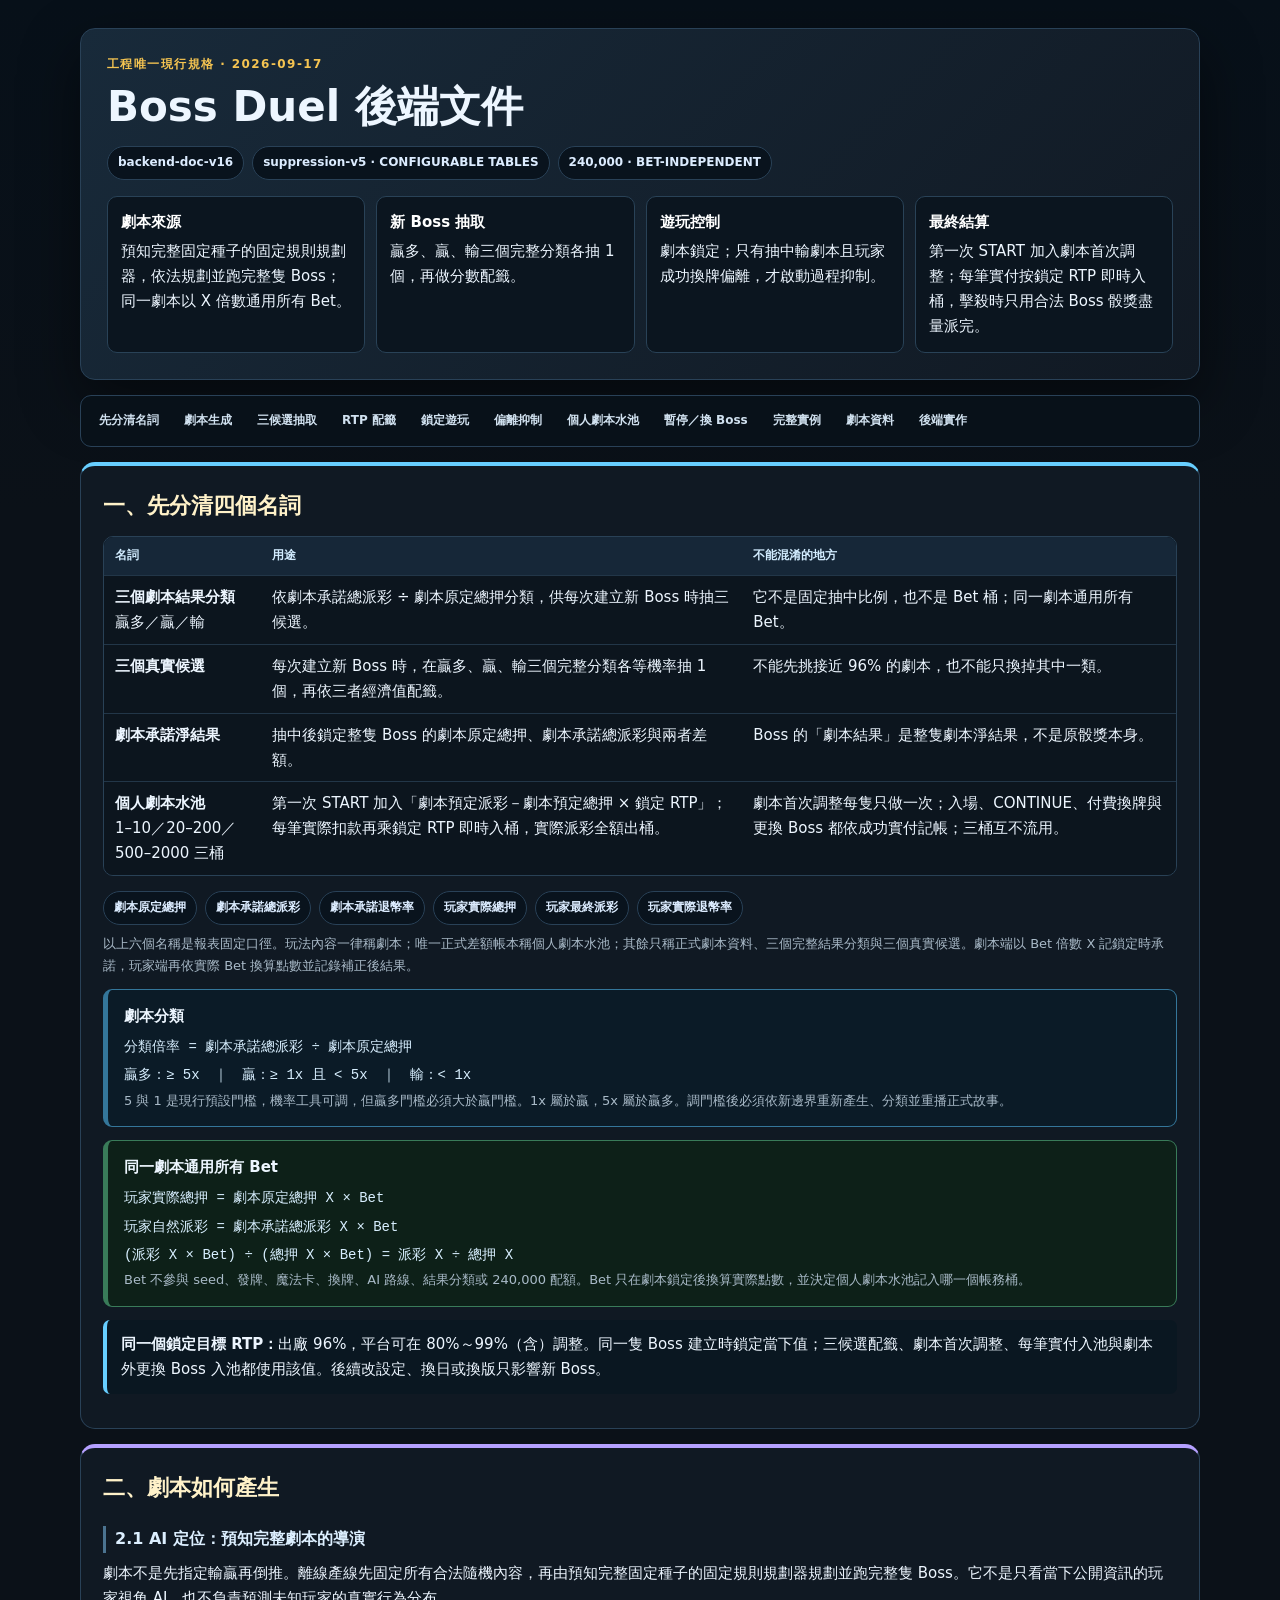
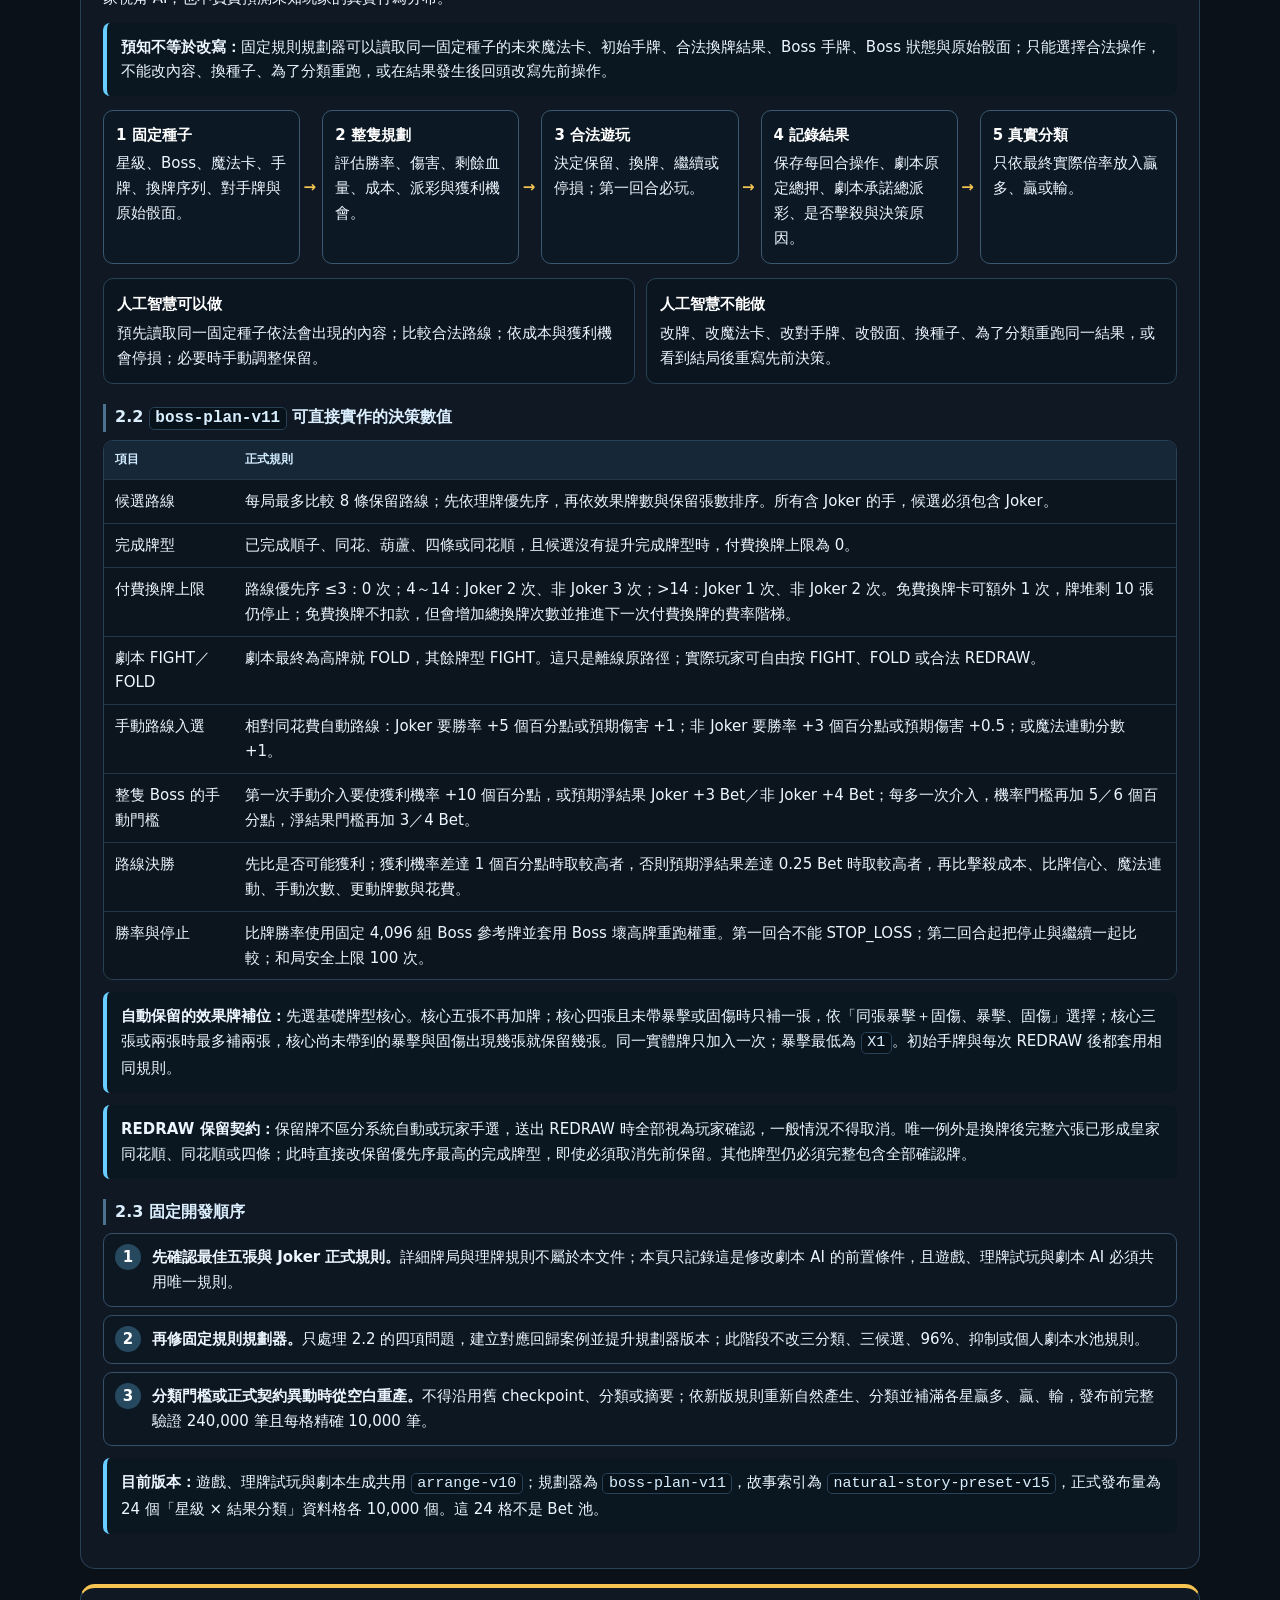
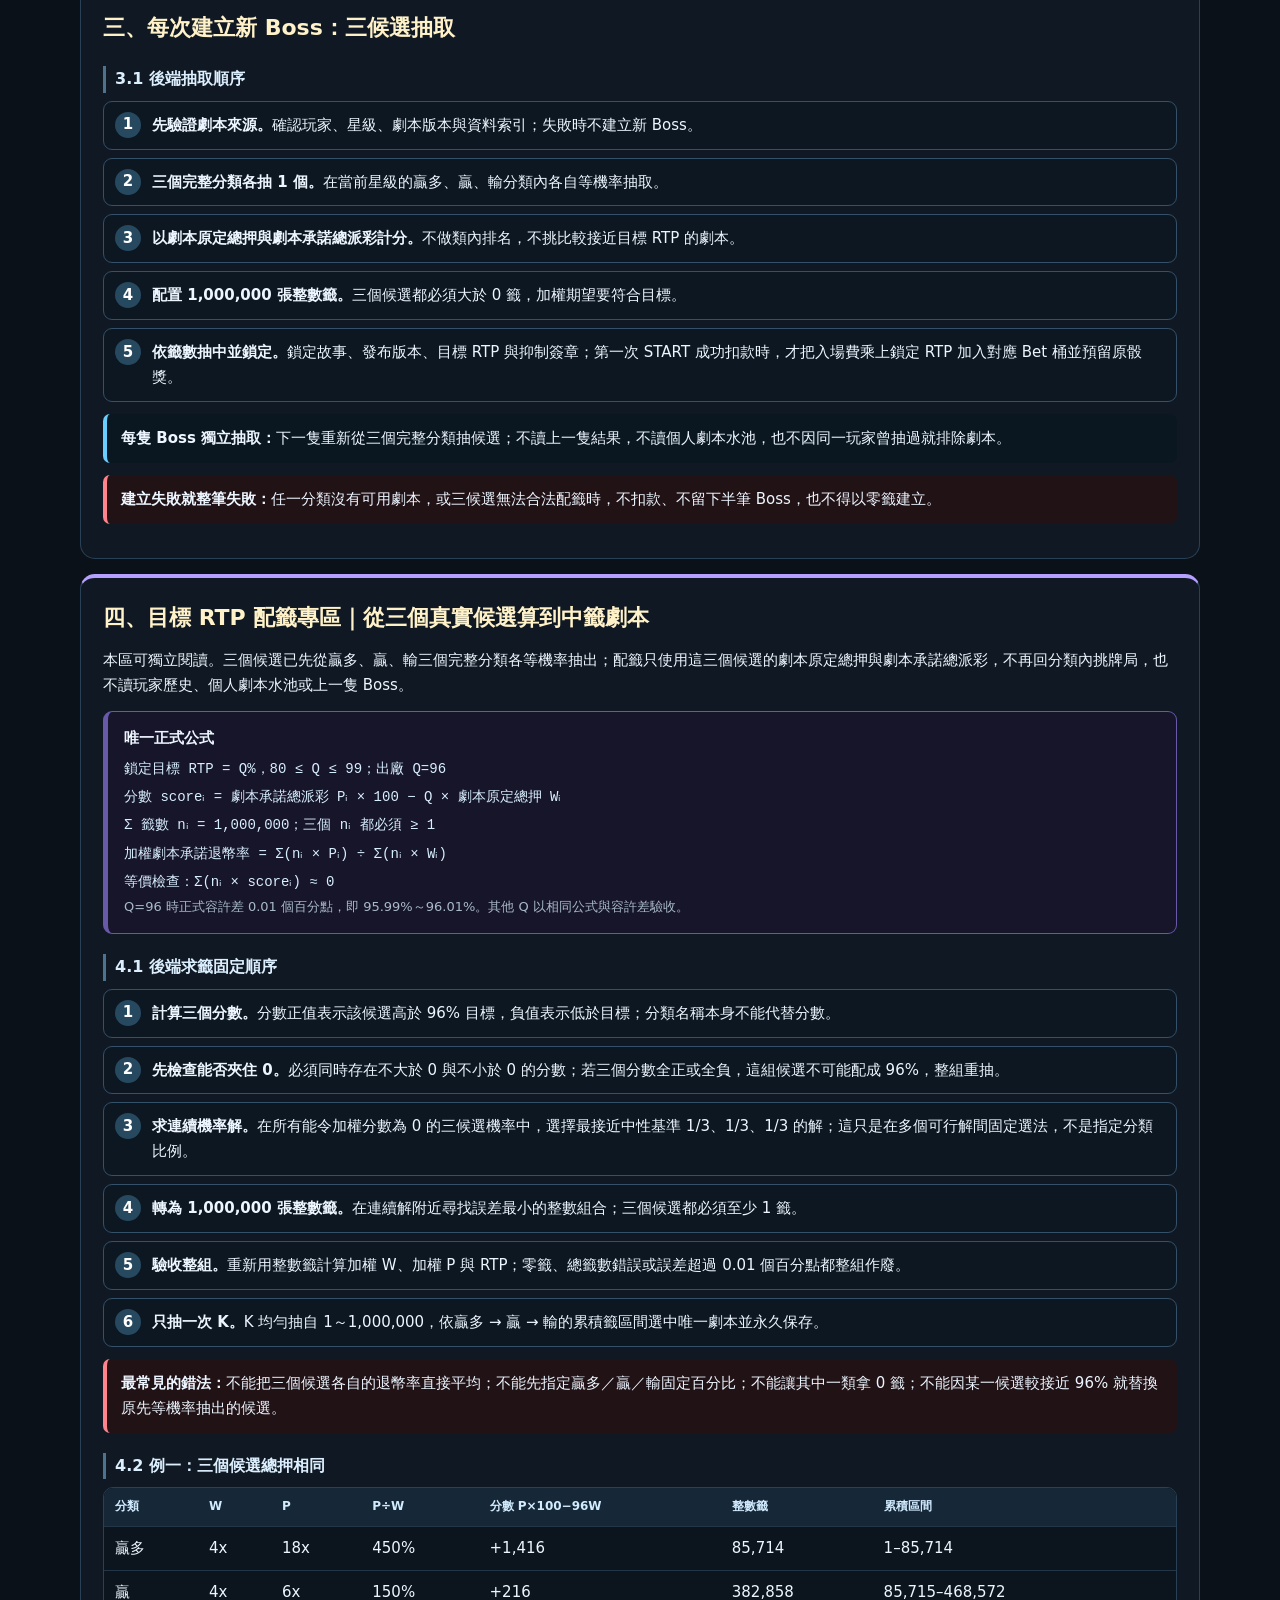
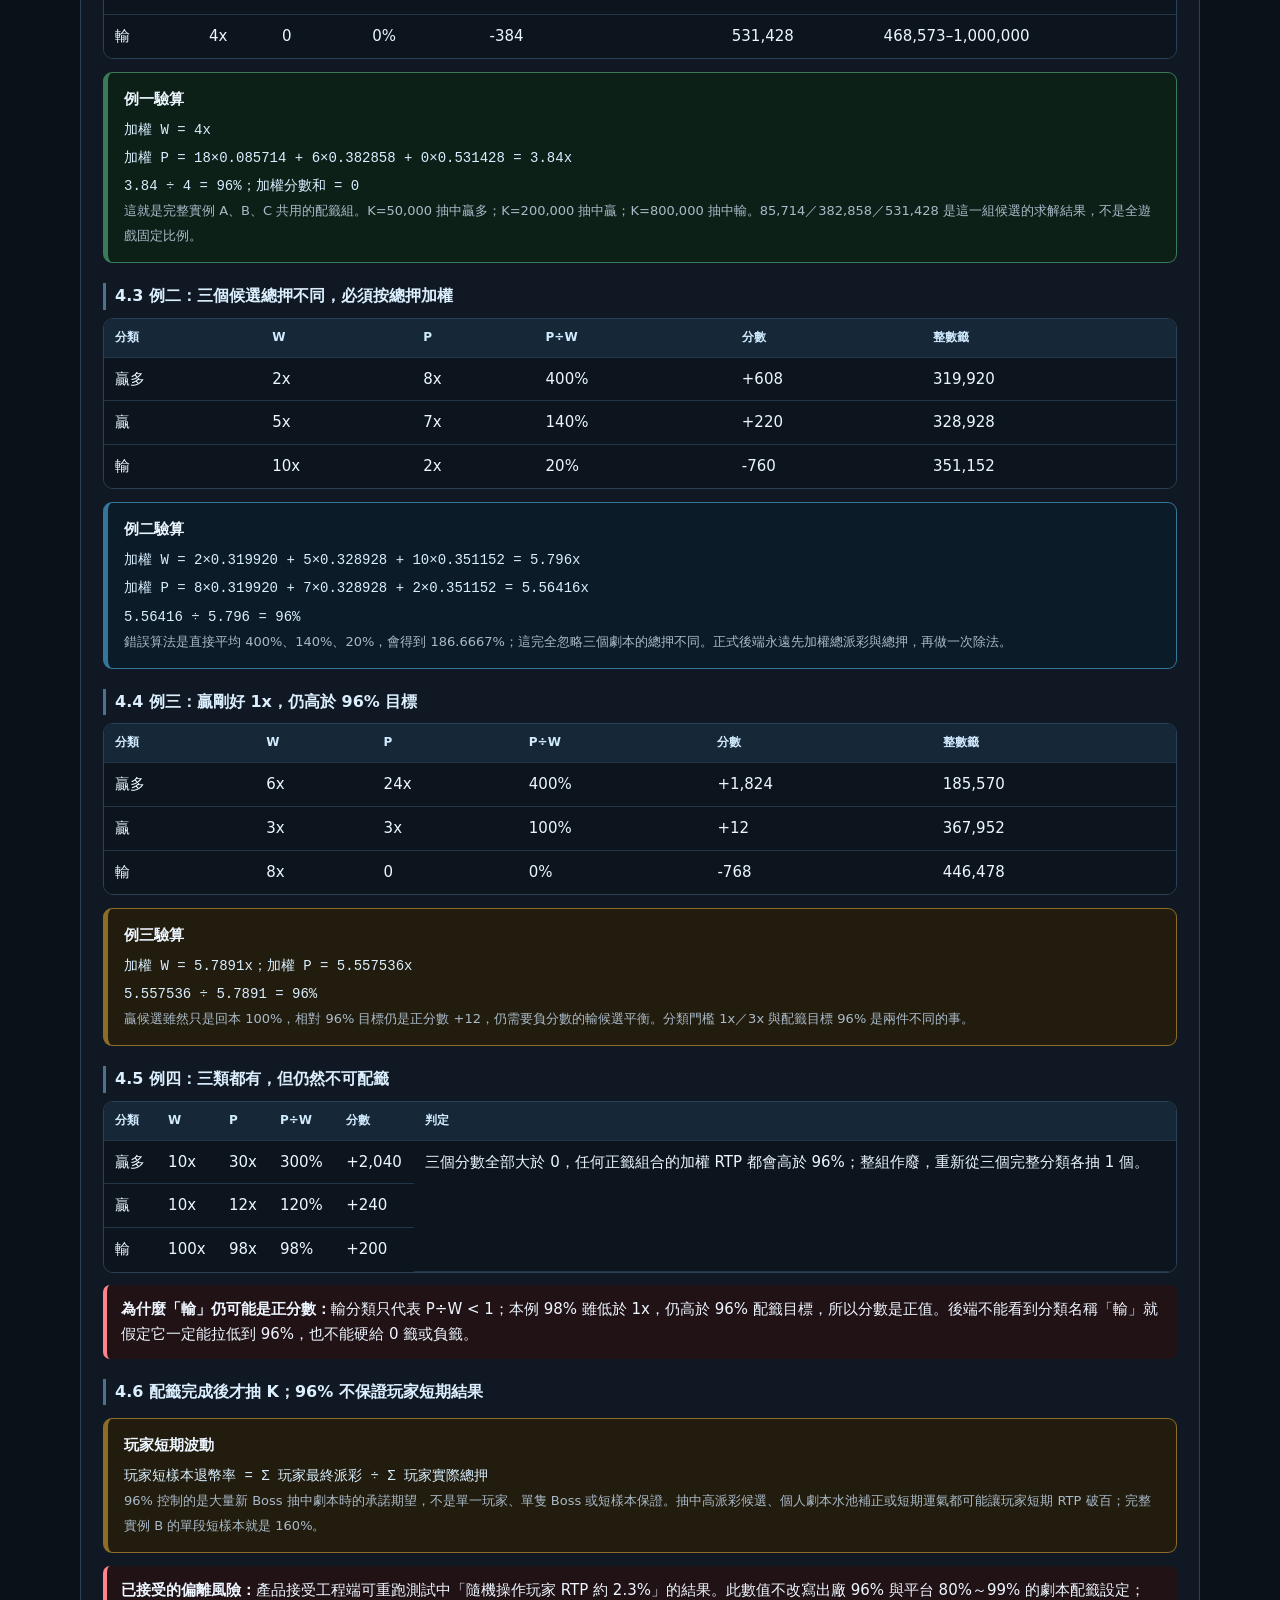
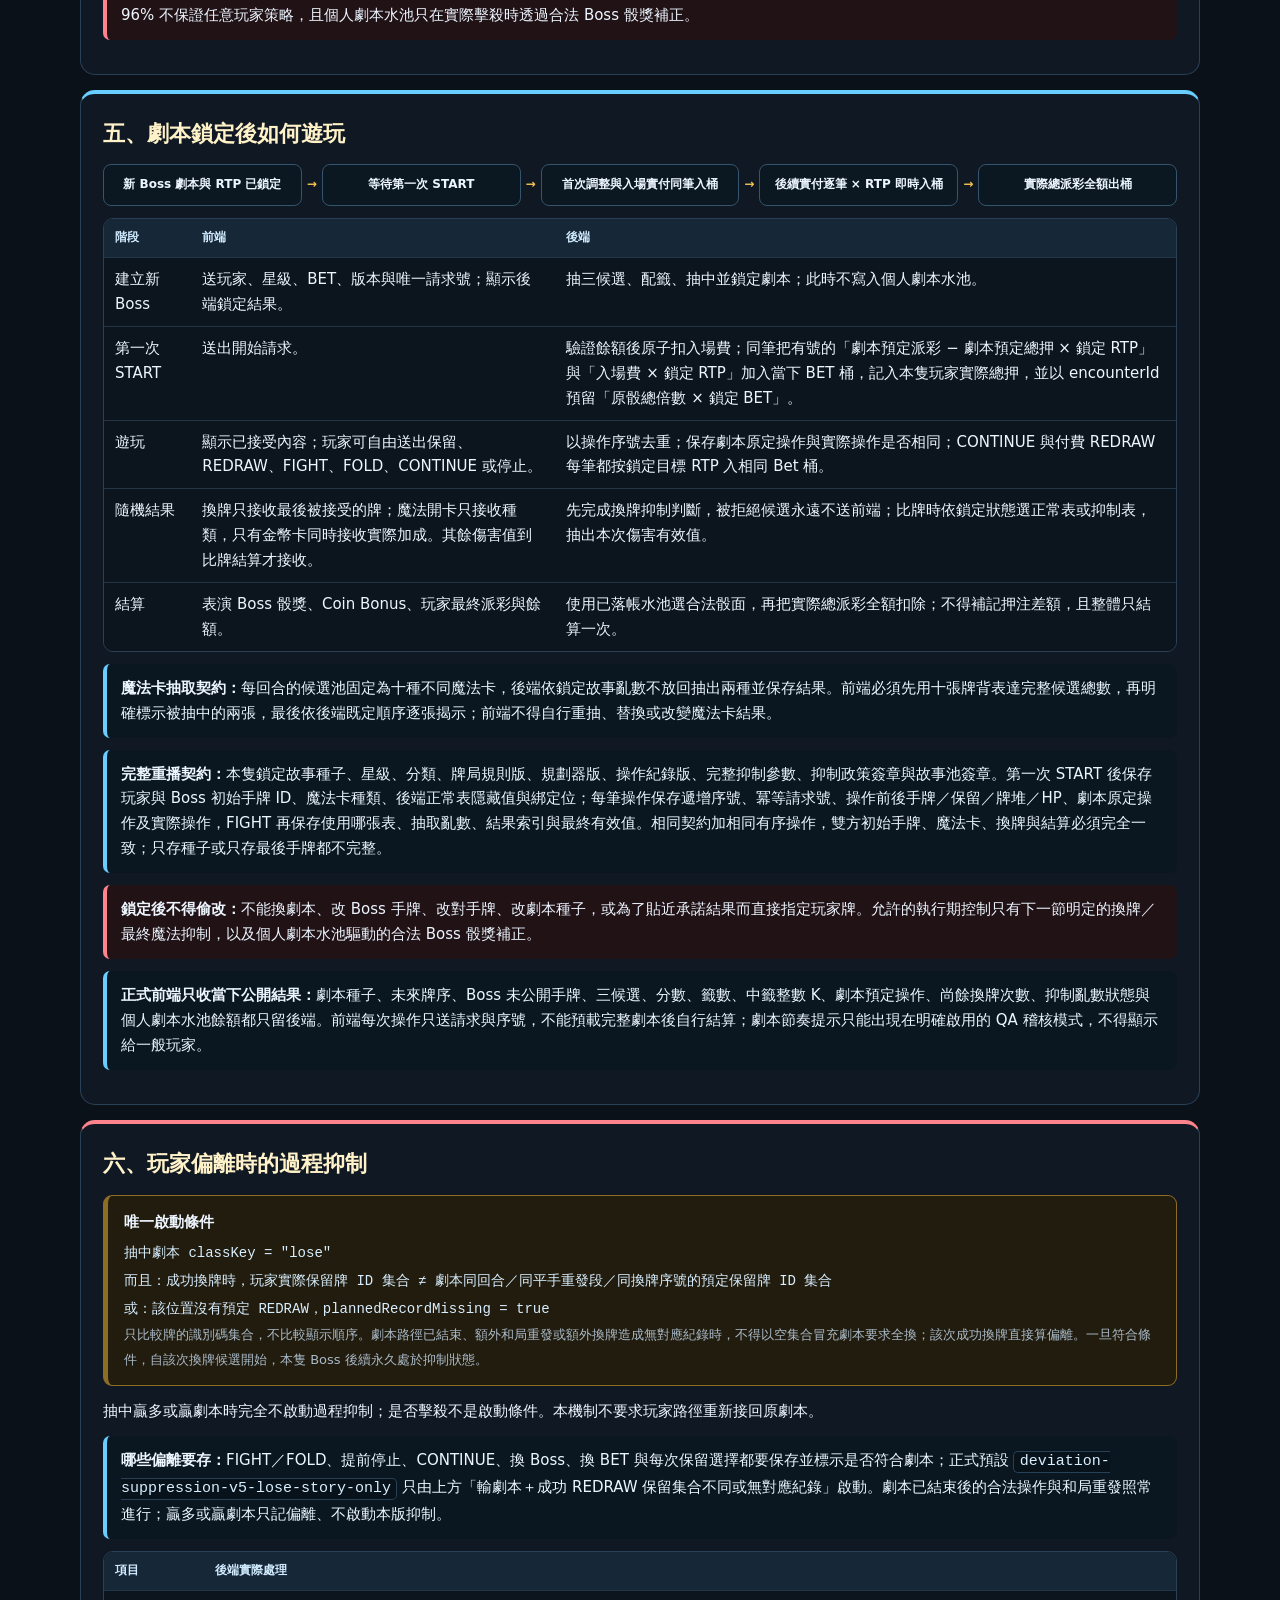
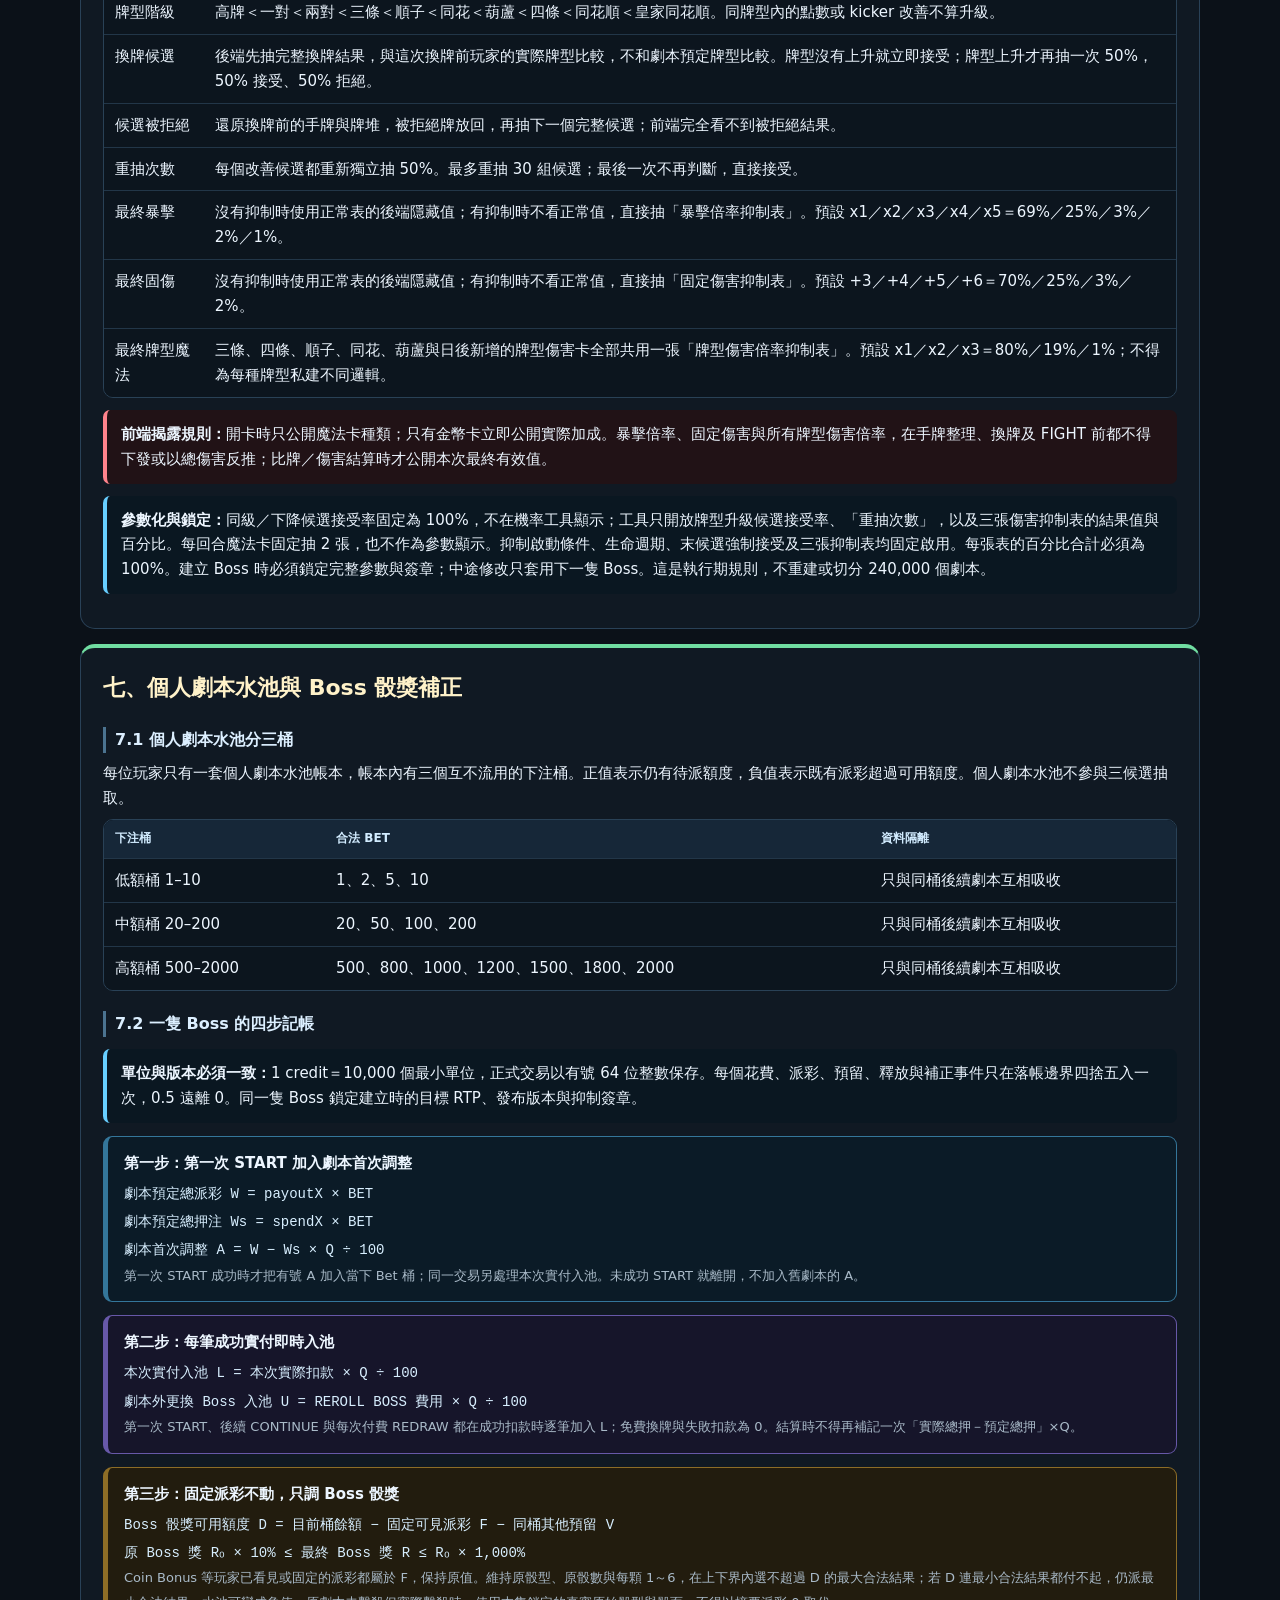
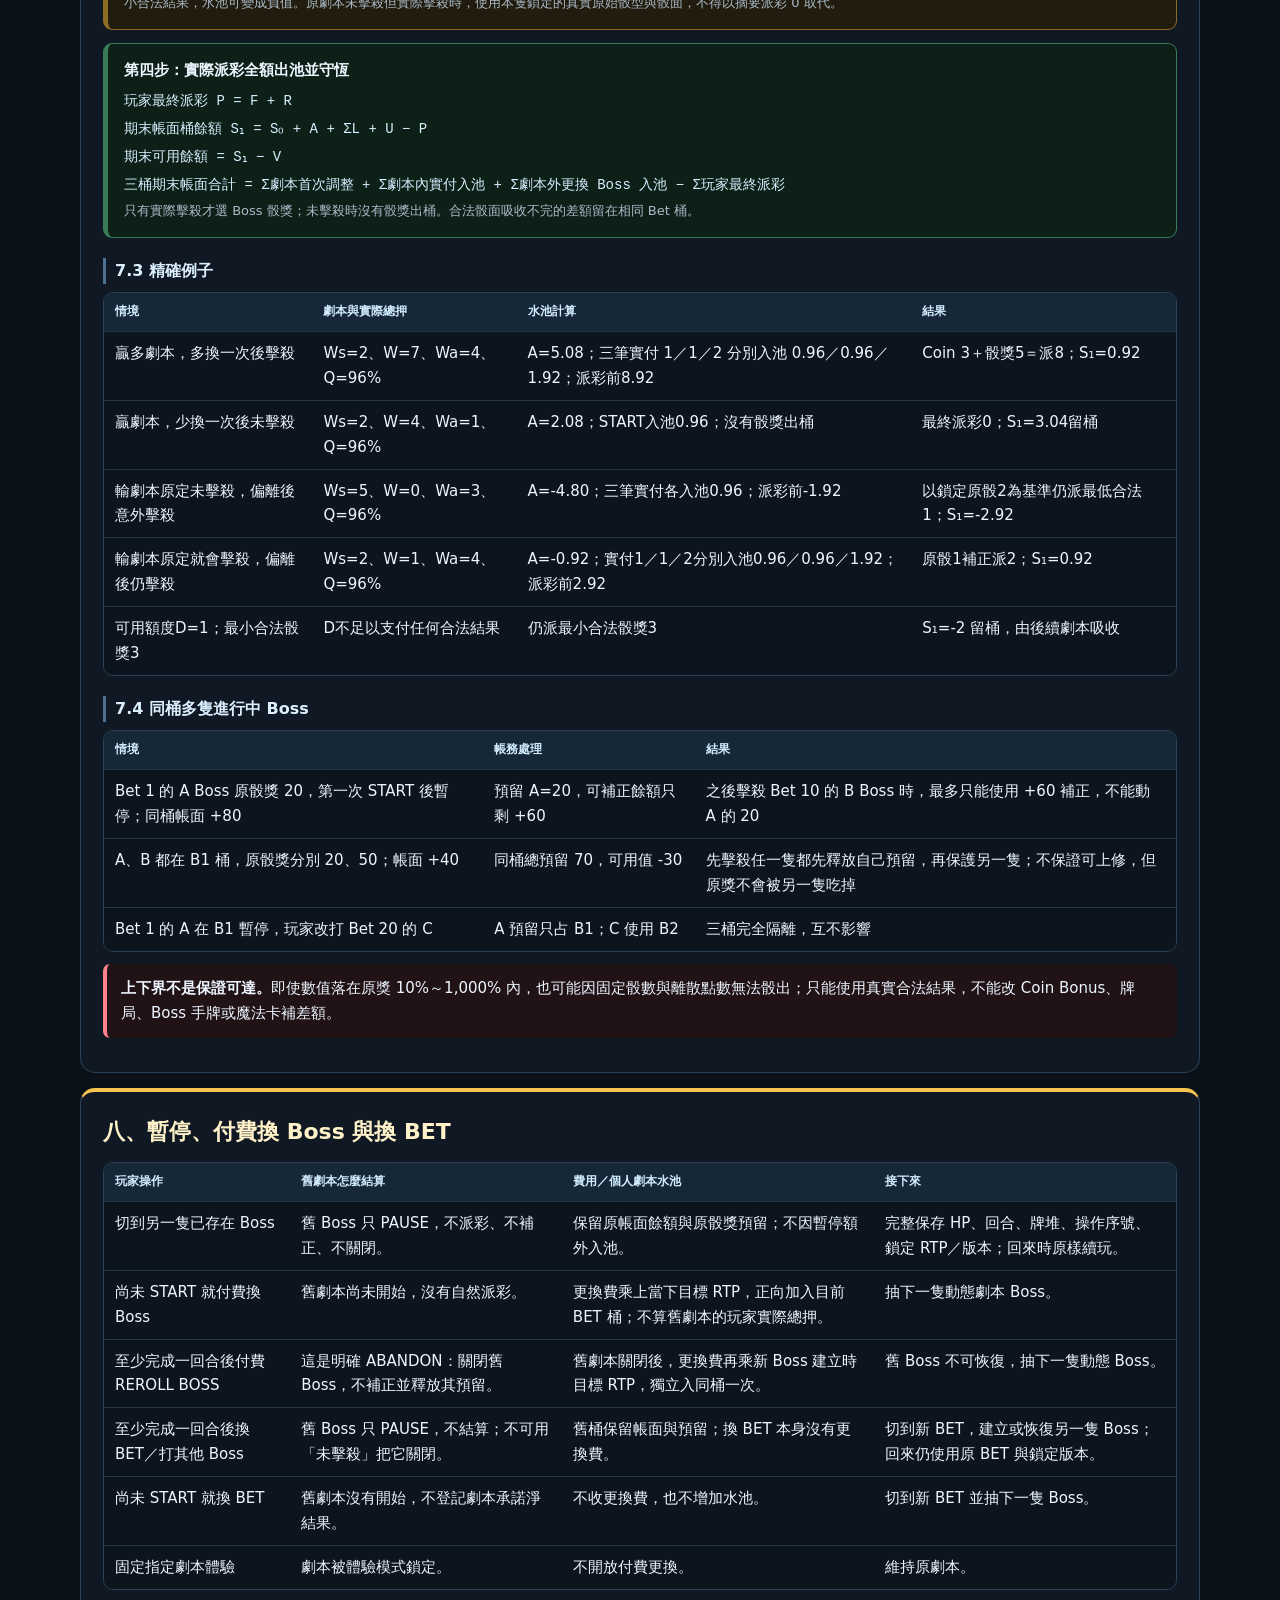
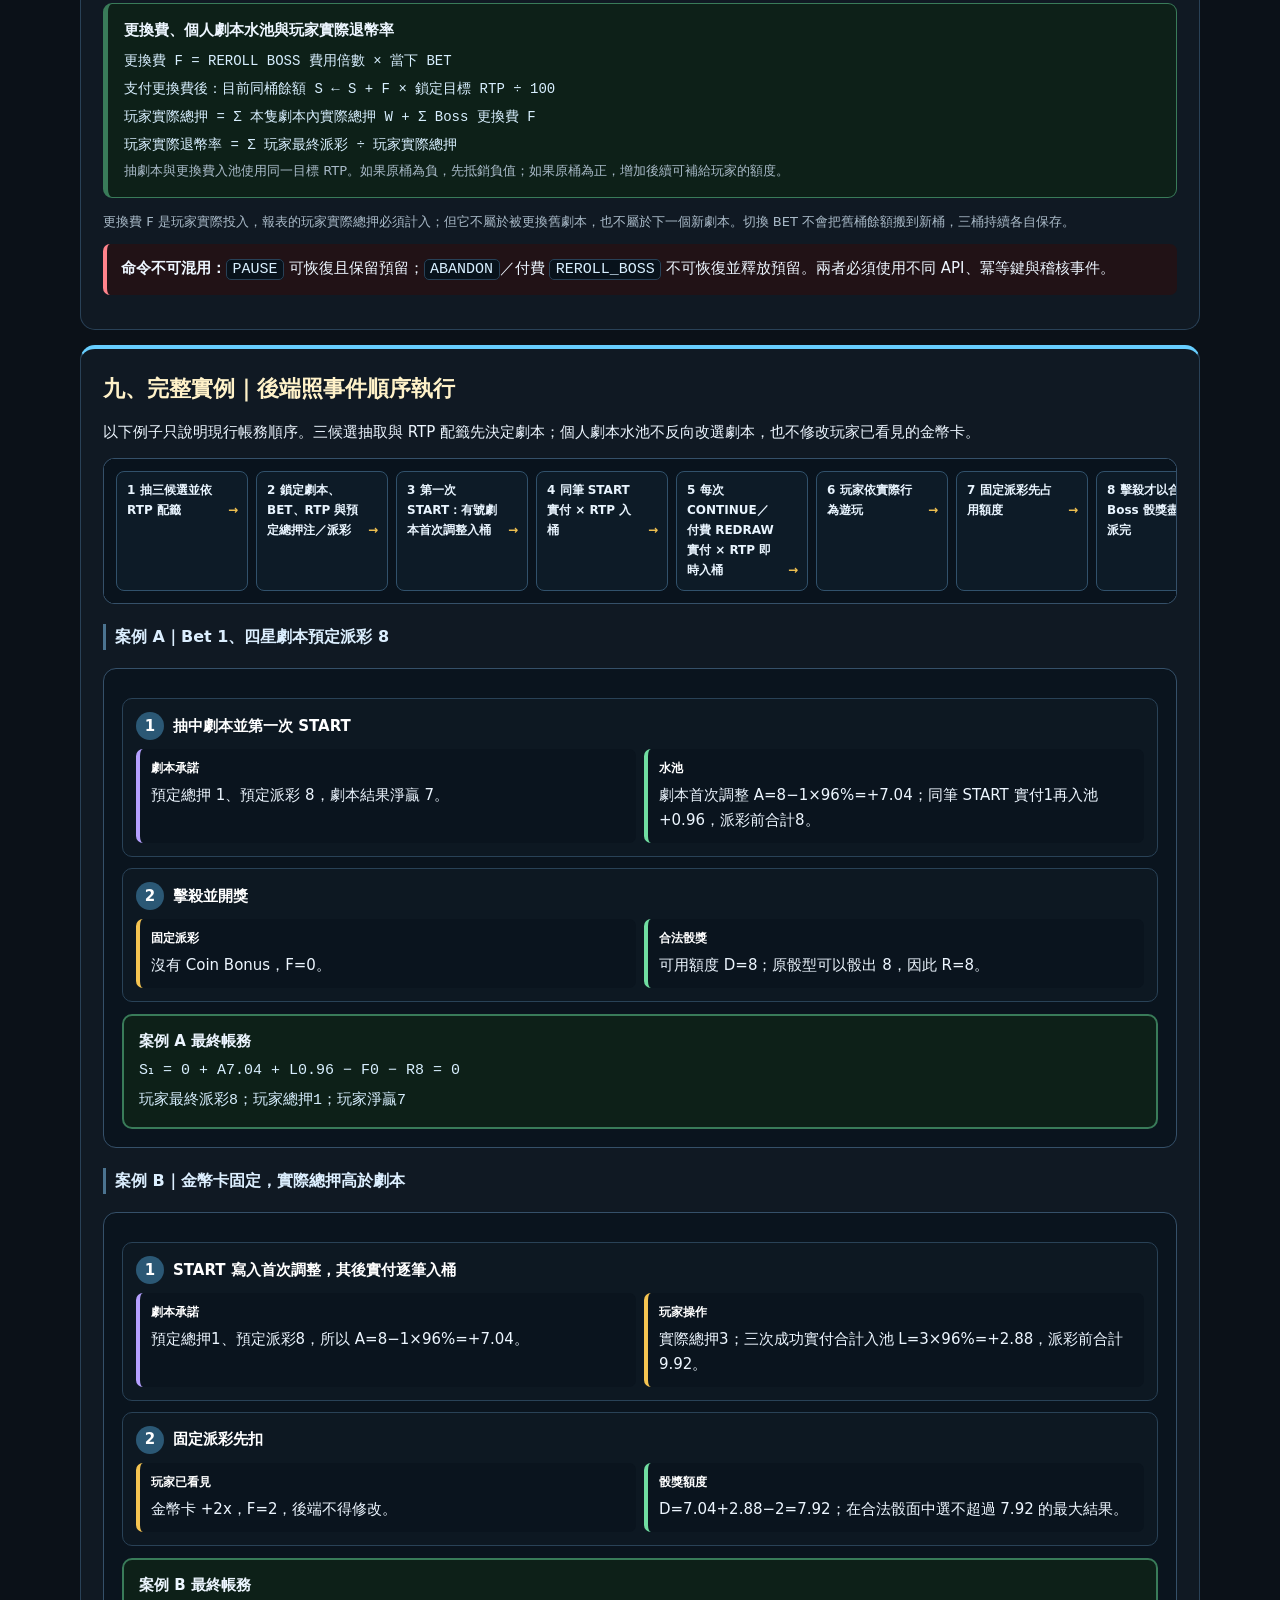
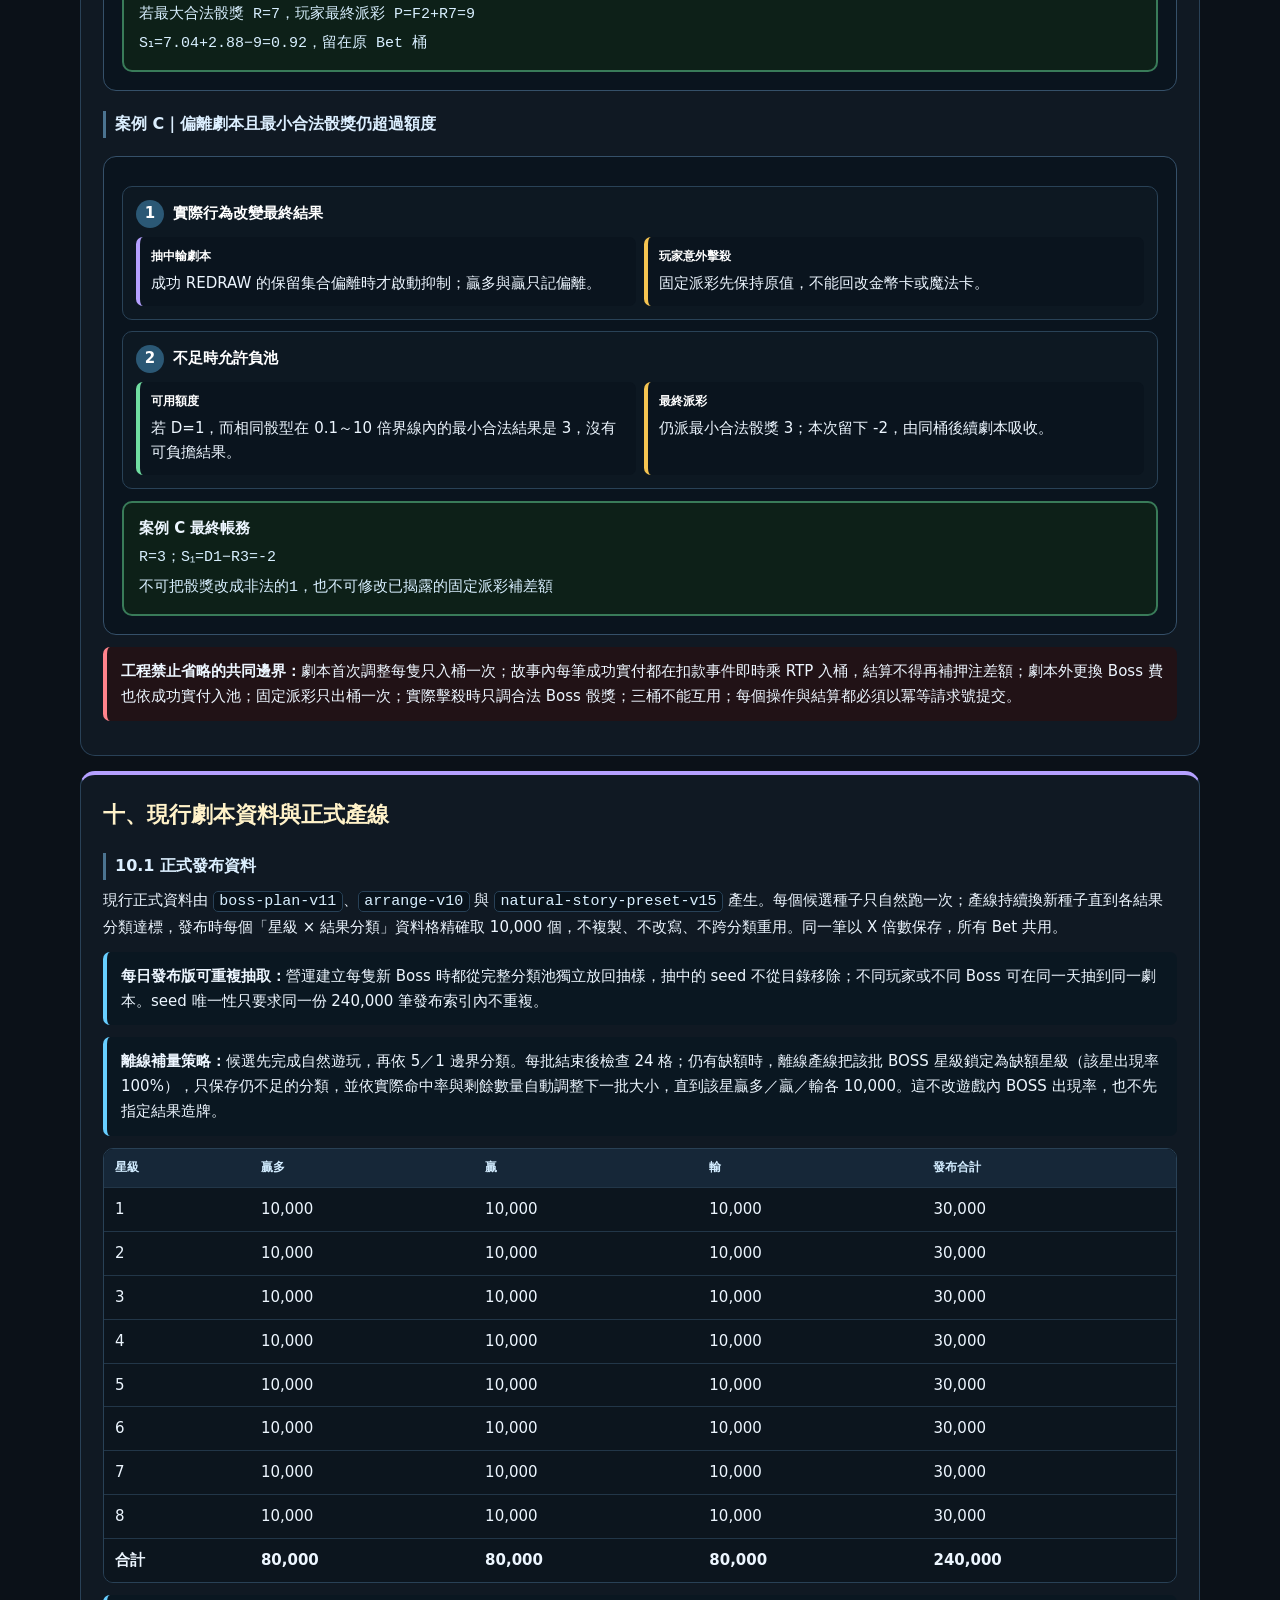
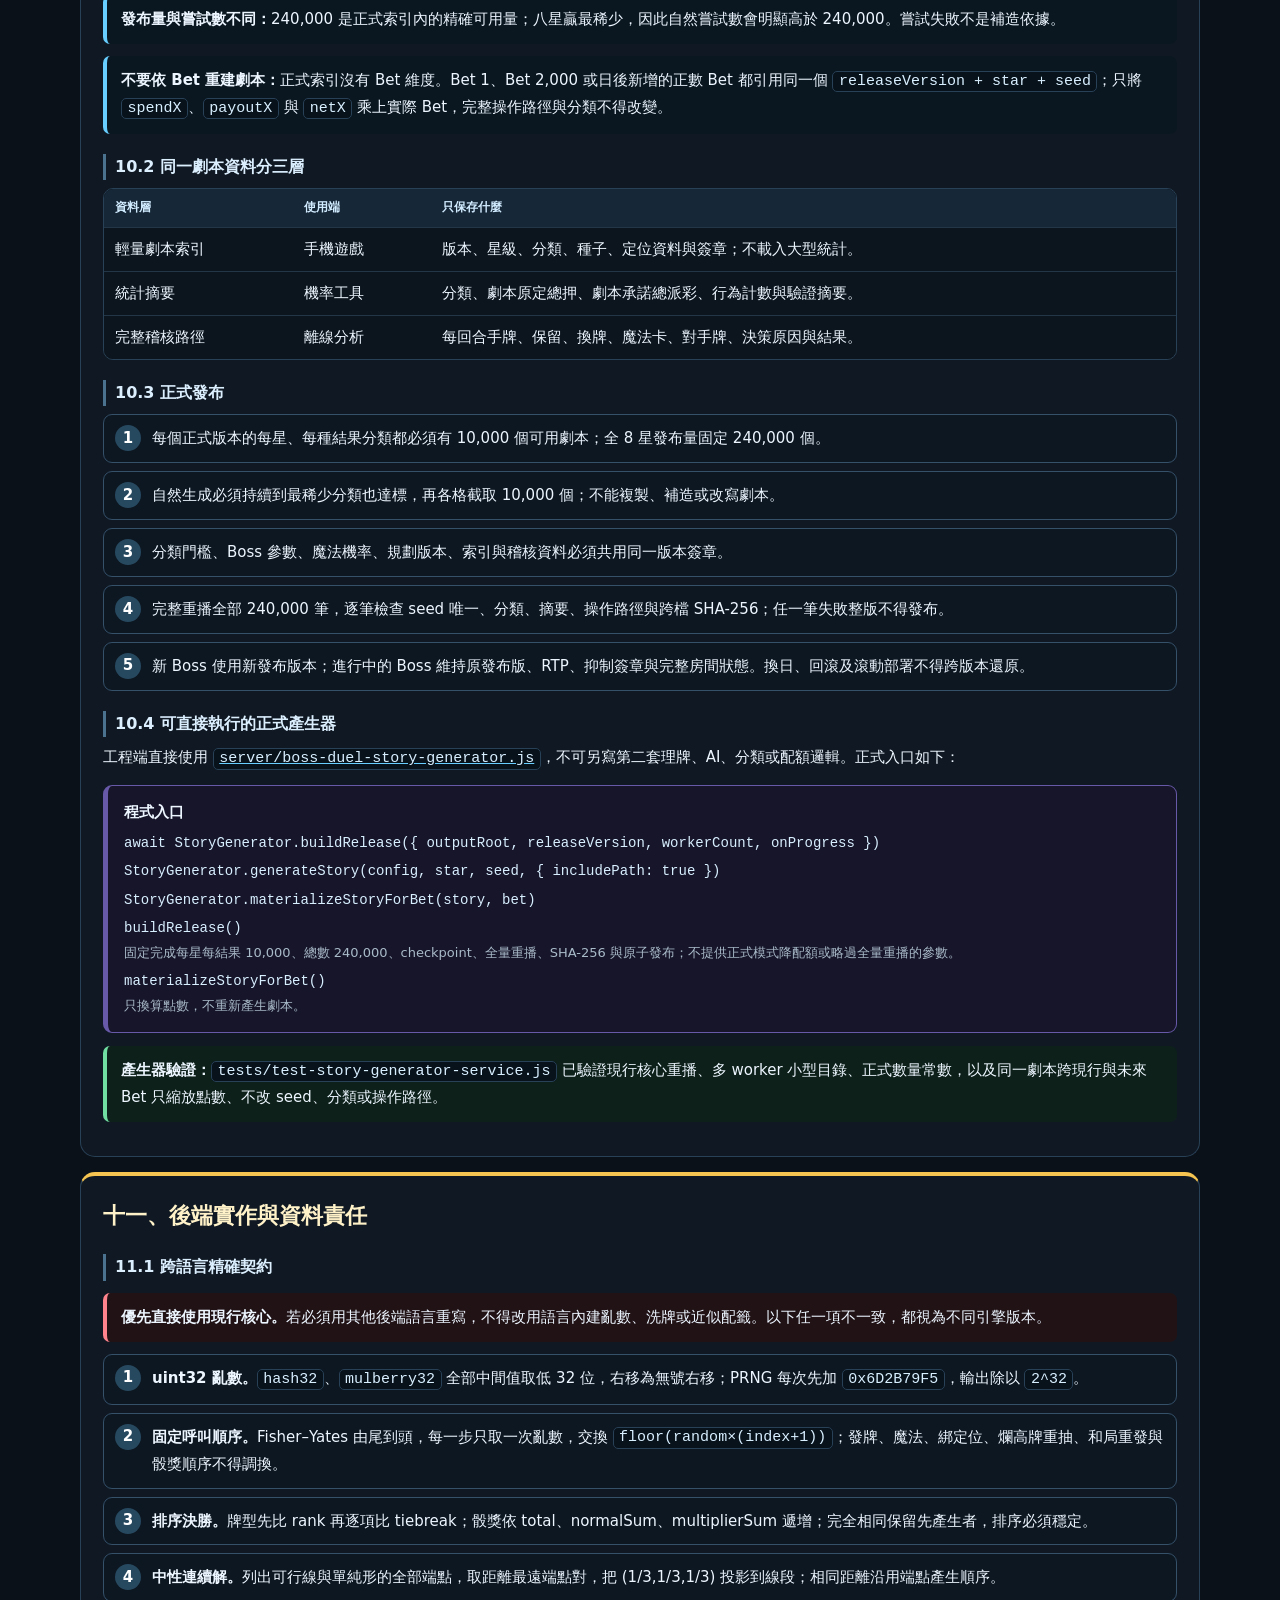
==== commit fc266af4: "Update story thresholds and adaptive generation" ====
--- a/後端文件.html
+++ b/後端文件.html
@@ -19,10 +19,10 @@
     <header>
       <p class="eyebrow">工程唯一現行規格 · 2026-09-17</p>
       <h1>Boss Duel 後端文件</h1>
-      <div class="badges"><span class="badge">backend-doc-v15</span><span class="badge">suppression-v5 · CONFIGURABLE TABLES</span><span class="badge">240,000 · BET-INDEPENDENT</span></div>
+      <div class="badges"><span class="badge">backend-doc-v16</span><span class="badge">suppression-v5 · CONFIGURABLE TABLES</span><span class="badge">240,000 · BET-INDEPENDENT</span></div>
       <div class="grid four" style="margin-top:16px">
         <div class="card"><strong>劇本來源</strong>預知完整固定種子的固定規則規劃器，依法規劃並跑完整隻 Boss；同一劇本以 X 倍數通用所有 Bet。</div>
-        <div class="card"><strong>新 Boss 抽取</strong>贏多、贏少、輸三個完整分類各抽 1 個，再做分數配籤。</div>
+        <div class="card"><strong>新 Boss 抽取</strong>贏多、贏、輸三個完整分類各抽 1 個，再做分數配籤。</div>
         <div class="card"><strong>遊玩控制</strong>劇本鎖定；只有抽中輸劇本且玩家成功換牌偏離，才啟動過程抑制。</div>
         <div class="card"><strong>最終結算</strong>第一次 START 加入劇本首次調整；每筆實付按鎖定 RTP 即時入桶，擊殺時只用合法 Boss 骰獎盡量派完。</div>
       </div>
@@ -33,14 +33,14 @@
     <section id="terms" class="blue">
       <h2>一、先分清四個名詞</h2>
       <div class="table-wrap"><table><thead><tr><th>名詞</th><th>用途</th><th>不能混淆的地方</th></tr></thead><tbody>
-        <tr><td><strong>三個劇本結果分類</strong><br>贏多／贏少／輸</td><td>依劇本承諾總派彩 ÷ 劇本原定總押分類，供每次建立新 Boss 時抽三候選。</td><td>它不是固定抽中比例，也不是 Bet 桶；同一劇本通用所有 Bet。</td></tr>
-        <tr><td><strong>三個真實候選</strong></td><td>每次建立新 Boss 時，在贏多、贏少、輸三個完整分類各等機率抽 1 個，再依三者經濟值配籤。</td><td>不能先挑接近 96% 的劇本，也不能只換掉其中一類。</td></tr>
+        <tr><td><strong>三個劇本結果分類</strong><br>贏多／贏／輸</td><td>依劇本承諾總派彩 ÷ 劇本原定總押分類，供每次建立新 Boss 時抽三候選。</td><td>它不是固定抽中比例，也不是 Bet 桶；同一劇本通用所有 Bet。</td></tr>
+        <tr><td><strong>三個真實候選</strong></td><td>每次建立新 Boss 時，在贏多、贏、輸三個完整分類各等機率抽 1 個，再依三者經濟值配籤。</td><td>不能先挑接近 96% 的劇本，也不能只換掉其中一類。</td></tr>
         <tr><td><strong>劇本承諾淨結果</strong></td><td>抽中後鎖定整隻 Boss 的劇本原定總押、劇本承諾總派彩與兩者差額。</td><td>Boss 的「劇本結果」是整隻劇本淨結果，不是原骰獎本身。</td></tr>
         <tr><td><strong>個人劇本水池</strong><br>1–10／20–200／500–2000 三桶</td><td>第一次 START 加入「劇本預定派彩－劇本預定總押 × 鎖定 RTP」；每筆實際扣款再乘鎖定 RTP 即時入桶，實際派彩全額出桶。</td><td>劇本首次調整每隻只做一次；入場、CONTINUE、付費換牌與更換 Boss 都依成功實付記帳；三桶互不流用。</td></tr>
       </tbody></table></div>
       <div class="terms"><span>劇本原定總押</span><span>劇本承諾總派彩</span><span>劇本承諾退幣率</span><span>玩家實際總押</span><span>玩家最終派彩</span><span>玩家實際退幣率</span></div>
       <p class="small">以上六個名稱是報表固定口徑。玩法內容一律稱劇本；唯一正式差額帳本稱個人劇本水池；其餘只稱正式劇本資料、三個完整結果分類與三個真實候選。劇本端以 Bet 倍數 X 記鎖定時承諾，玩家端再依實際 Bet 換算點數並記錄補正後結果。</p>
-      <div class="formula bluebox"><strong>劇本分類</strong><code>分類倍率 = 劇本承諾總派彩 ÷ 劇本原定總押</code><code>贏多：≥ 3x　｜　贏少：≥ 1x 且 &lt; 3x　｜　輸：&lt; 1x</code><span class="small">3 與 1 是現行預設門檻，機率工具可調，但贏多門檻必須大於贏少門檻。1x 屬於贏少，3x 屬於贏多。調門檻只會重新分類同一批自然實跑劇本，不得改寫劇本過程或結果。</span></div>
+      <div class="formula bluebox"><strong>劇本分類</strong><code>分類倍率 = 劇本承諾總派彩 ÷ 劇本原定總押</code><code>贏多：≥ 5x　｜　贏：≥ 1x 且 &lt; 5x　｜　輸：&lt; 1x</code><span class="small">5 與 1 是現行預設門檻，機率工具可調，但贏多門檻必須大於贏門檻。1x 屬於贏，5x 屬於贏多。調門檻後必須依新邊界重新產生、分類並重播正式故事。</span></div>
       <div class="formula greenbox"><strong>同一劇本通用所有 Bet</strong><code>玩家實際總押 = 劇本原定總押 X × Bet</code><code>玩家自然派彩 = 劇本承諾總派彩 X × Bet</code><code>(派彩 X × Bet) ÷ (總押 X × Bet) = 派彩 X ÷ 總押 X</code><span class="small">Bet 不參與 seed、發牌、魔法卡、換牌、AI 路線、結果分類或 240,000 配額。Bet 只在劇本鎖定後換算實際點數，並決定個人劇本水池記入哪一個帳務桶。</span></div>
       <div class="note"><strong>同一個鎖定目標 RTP：</strong>出廠 96%，平台可在 80%～99%（含）調整。同一隻 Boss 建立時鎖定當下值；三候選配籤、劇本首次調整、每筆實付入池與劇本外更換 Boss 入池都使用該值。後續改設定、換日或換版只影響新 Boss。</div>
     </section>
@@ -55,7 +55,7 @@
         <div class="node"><b>2 整隻規劃</b>評估勝率、傷害、剩餘血量、成本、派彩與獲利機會。</div>
         <div class="node"><b>3 合法遊玩</b>決定保留、換牌、繼續或停損；第一回合必玩。</div>
         <div class="node"><b>4 記錄結果</b>保存每回合操作、劇本原定總押、劇本承諾總派彩、是否擊殺與決策原因。</div>
-        <div class="node"><b>5 真實分類</b>只依最終實際倍率放入贏多、贏少或輸。</div>
+        <div class="node"><b>5 真實分類</b>只依最終實際倍率放入贏多、贏或輸。</div>
       </div>
       <div class="grid">
         <div class="card"><strong>人工智慧可以做</strong>預先讀取同一固定種子依法會出現的內容；比較合法路線；依成本與獲利機會停損；必要時手動調整保留。</div>
@@ -78,9 +78,9 @@
       <div class="steps">
         <div><strong>先確認最佳五張與 Joker 正式規則。</strong>詳細牌局與理牌規則不屬於本文件；本頁只記錄這是修改劇本 AI 的前置條件，且遊戲、理牌試玩與劇本 AI 必須共用唯一規則。</div>
         <div><strong>再修固定規則規劃器。</strong>只處理 2.2 的四項問題，建立對應回歸案例並提升規劃器版本；此階段不改三分類、三候選、96%、抑制或個人劇本水池規則。</div>
-        <div><strong>規則異動時先重播既有 seed。</strong>仍符合新版分類的 seed 繼續使用，只以新 seed 補足各星贏多、贏少、輸的缺額；發布前仍須完整驗證 240,000 筆，且每格精確 10,000 筆。</div>
-      </div>
-      <div class="note"><strong>目前版本：</strong>遊戲、理牌試玩與劇本生成共用 <code>arrange-v10</code>；規劃器為 <code>boss-plan-v11</code>，故事索引為 <code>natural-story-preset-v14</code>，正式發布量為 24 個「星級 × 結果分類」資料格各 10,000 個。這 24 格不是 Bet 池。</div>
+        <div><strong>分類門檻或正式契約異動時從空白重產。</strong>不得沿用舊 checkpoint、分類或摘要；依新版規則重新自然產生、分類並補滿各星贏多、贏、輸，發布前完整驗證 240,000 筆且每格精確 10,000 筆。</div>
+      </div>
+      <div class="note"><strong>目前版本：</strong>遊戲、理牌試玩與劇本生成共用 <code>arrange-v10</code>；規劃器為 <code>boss-plan-v11</code>，故事索引為 <code>natural-story-preset-v15</code>，正式發布量為 24 個「星級 × 結果分類」資料格各 10,000 個。這 24 格不是 Bet 池。</div>
     </section>
 
     <section id="draw" class="gold">
@@ -88,7 +88,7 @@
       <h3>3.1 後端抽取順序</h3>
       <div class="steps">
         <div><strong>先驗證劇本來源。</strong>確認玩家、星級、劇本版本與資料索引；失敗時不建立新 Boss。</div>
-        <div><strong>三個完整分類各抽 1 個。</strong>在當前星級的贏多、贏少、輸分類內各自等機率抽取。</div>
+        <div><strong>三個完整分類各抽 1 個。</strong>在當前星級的贏多、贏、輸分類內各自等機率抽取。</div>
         <div><strong>以劇本原定總押與劇本承諾總派彩計分。</strong>不做類內排名，不挑比較接近目標 RTP 的劇本。</div>
         <div><strong>配置 1,000,000 張整數籤。</strong>三個候選都必須大於 0 籤，加權期望要符合目標。</div>
         <div><strong>依籤數抽中並鎖定。</strong>鎖定故事、發布版本、目標 RTP 與抑制簽章；第一次 START 成功扣款時，才把入場費乘上鎖定 RTP 加入對應 Bet 桶並預留原骰獎。</div>
@@ -99,7 +99,7 @@
 
     <section id="tickets" class="violet">
       <h2>四、目標 RTP 配籤專區｜從三個真實候選算到中籤劇本</h2>
-      <p>本區可獨立閱讀。三個候選已先從贏多、贏少、輸三個完整分類各等機率抽出；配籤只使用這三個候選的劇本原定總押與劇本承諾總派彩，不再回分類內挑牌局，也不讀玩家歷史、個人劇本水池或上一隻 Boss。</p>
+      <p>本區可獨立閱讀。三個候選已先從贏多、贏、輸三個完整分類各等機率抽出；配籤只使用這三個候選的劇本原定總押與劇本承諾總派彩，不再回分類內挑牌局，也不讀玩家歷史、個人劇本水池或上一隻 Boss。</p>
       <div class="formula violetbox"><strong>唯一正式公式</strong><code>鎖定目標 RTP = Q%，80 ≤ Q ≤ 99；出廠 Q=96</code><code>分數 scoreᵢ = 劇本承諾總派彩 Pᵢ × 100 − Q × 劇本原定總押 Wᵢ</code><code>Σ 籤數 nᵢ = 1,000,000；三個 nᵢ 都必須 ≥ 1</code><code>加權劇本承諾退幣率 = Σ(nᵢ × Pᵢ) ÷ Σ(nᵢ × Wᵢ)</code><code>等價檢查：Σ(nᵢ × scoreᵢ) ≈ 0</code><span class="small">Q=96 時正式容許差 0.01 個百分點，即 95.99%～96.01%。其他 Q 以相同公式與容許差驗收。</span></div>
       <h3>4.1 後端求籤固定順序</h3>
       <div class="steps">
@@ -108,38 +108,38 @@
         <div><strong>求連續機率解。</strong>在所有能令加權分數為 0 的三候選機率中，選擇最接近中性基準 1/3、1/3、1/3 的解；這只是在多個可行解間固定選法，不是指定分類比例。</div>
         <div><strong>轉為 1,000,000 張整數籤。</strong>在連續解附近尋找誤差最小的整數組合；三個候選都必須至少 1 籤。</div>
         <div><strong>驗收整組。</strong>重新用整數籤計算加權 W、加權 P 與 RTP；零籤、總籤數錯誤或誤差超過 0.01 個百分點都整組作廢。</div>
-        <div><strong>只抽一次 K。</strong>K 均勻抽自 1～1,000,000，依贏多 → 贏少 → 輸的累積籤區間選中唯一劇本並永久保存。</div>
-      </div>
-      <div class="warning"><strong>最常見的錯法：</strong>不能把三個候選各自的退幣率直接平均；不能先指定贏多／贏少／輸固定百分比；不能讓其中一類拿 0 籤；不能因某一候選較接近 96% 就替換原先等機率抽出的候選。</div>
+        <div><strong>只抽一次 K。</strong>K 均勻抽自 1～1,000,000，依贏多 → 贏 → 輸的累積籤區間選中唯一劇本並永久保存。</div>
+      </div>
+      <div class="warning"><strong>最常見的錯法：</strong>不能把三個候選各自的退幣率直接平均；不能先指定贏多／贏／輸固定百分比；不能讓其中一類拿 0 籤；不能因某一候選較接近 96% 就替換原先等機率抽出的候選。</div>
 
       <h3>4.2 例一：三個候選總押相同</h3>
       <div class="table-wrap"><table class="tight"><thead><tr><th>分類</th><th>W</th><th>P</th><th>P÷W</th><th>分數 P×100−96W</th><th>整數籤</th><th>累積區間</th></tr></thead><tbody>
         <tr><td>贏多</td><td>4x</td><td>18x</td><td>450%</td><td>+1,416</td><td>85,714</td><td>1–85,714</td></tr>
-        <tr><td>贏少</td><td>4x</td><td>6x</td><td>150%</td><td>+216</td><td>382,858</td><td>85,715–468,572</td></tr>
+        <tr><td>贏</td><td>4x</td><td>6x</td><td>150%</td><td>+216</td><td>382,858</td><td>85,715–468,572</td></tr>
         <tr><td>輸</td><td>4x</td><td>0</td><td>0%</td><td>-384</td><td>531,428</td><td>468,573–1,000,000</td></tr>
       </tbody></table></div>
-      <div class="formula greenbox"><strong>例一驗算</strong><code>加權 W = 4x</code><code>加權 P = 18×0.085714 + 6×0.382858 + 0×0.531428 = 3.84x</code><code>3.84 ÷ 4 = 96%；加權分數和 = 0</code><span class="small">這就是完整實例 A、B、C 共用的配籤組。K=50,000 抽中贏多；K=200,000 抽中贏少；K=800,000 抽中輸。85,714／382,858／531,428 是這一組候選的求解結果，不是全遊戲固定比例。</span></div>
+      <div class="formula greenbox"><strong>例一驗算</strong><code>加權 W = 4x</code><code>加權 P = 18×0.085714 + 6×0.382858 + 0×0.531428 = 3.84x</code><code>3.84 ÷ 4 = 96%；加權分數和 = 0</code><span class="small">這就是完整實例 A、B、C 共用的配籤組。K=50,000 抽中贏多；K=200,000 抽中贏；K=800,000 抽中輸。85,714／382,858／531,428 是這一組候選的求解結果，不是全遊戲固定比例。</span></div>
 
       <h3>4.3 例二：三個候選總押不同，必須按總押加權</h3>
       <div class="table-wrap"><table class="tight"><thead><tr><th>分類</th><th>W</th><th>P</th><th>P÷W</th><th>分數</th><th>整數籤</th></tr></thead><tbody>
         <tr><td>贏多</td><td>2x</td><td>8x</td><td>400%</td><td>+608</td><td>319,920</td></tr>
-        <tr><td>贏少</td><td>5x</td><td>7x</td><td>140%</td><td>+220</td><td>328,928</td></tr>
+        <tr><td>贏</td><td>5x</td><td>7x</td><td>140%</td><td>+220</td><td>328,928</td></tr>
         <tr><td>輸</td><td>10x</td><td>2x</td><td>20%</td><td>-760</td><td>351,152</td></tr>
       </tbody></table></div>
       <div class="formula bluebox"><strong>例二驗算</strong><code>加權 W = 2×0.319920 + 5×0.328928 + 10×0.351152 = 5.796x</code><code>加權 P = 8×0.319920 + 7×0.328928 + 2×0.351152 = 5.56416x</code><code>5.56416 ÷ 5.796 = 96%</code><span class="small">錯誤算法是直接平均 400%、140%、20%，會得到 186.6667%；這完全忽略三個劇本的總押不同。正式後端永遠先加權總派彩與總押，再做一次除法。</span></div>
 
-      <h3>4.4 例三：贏少剛好 1x，仍高於 96% 目標</h3>
+      <h3>4.4 例三：贏剛好 1x，仍高於 96% 目標</h3>
       <div class="table-wrap"><table class="tight"><thead><tr><th>分類</th><th>W</th><th>P</th><th>P÷W</th><th>分數</th><th>整數籤</th></tr></thead><tbody>
         <tr><td>贏多</td><td>6x</td><td>24x</td><td>400%</td><td>+1,824</td><td>185,570</td></tr>
-        <tr><td>贏少</td><td>3x</td><td>3x</td><td>100%</td><td>+12</td><td>367,952</td></tr>
+        <tr><td>贏</td><td>3x</td><td>3x</td><td>100%</td><td>+12</td><td>367,952</td></tr>
         <tr><td>輸</td><td>8x</td><td>0</td><td>0%</td><td>-768</td><td>446,478</td></tr>
       </tbody></table></div>
-      <div class="formula goldbox"><strong>例三驗算</strong><code>加權 W = 5.7891x；加權 P = 5.557536x</code><code>5.557536 ÷ 5.7891 = 96%</code><span class="small">贏少候選雖然只是回本 100%，相對 96% 目標仍是正分數 +12，仍需要負分數的輸候選平衡。分類門檻 1x／3x 與配籤目標 96% 是兩件不同的事。</span></div>
+      <div class="formula goldbox"><strong>例三驗算</strong><code>加權 W = 5.7891x；加權 P = 5.557536x</code><code>5.557536 ÷ 5.7891 = 96%</code><span class="small">贏候選雖然只是回本 100%，相對 96% 目標仍是正分數 +12，仍需要負分數的輸候選平衡。分類門檻 1x／3x 與配籤目標 96% 是兩件不同的事。</span></div>
 
       <h3>4.5 例四：三類都有，但仍然不可配籤</h3>
       <div class="table-wrap"><table class="tight"><thead><tr><th>分類</th><th>W</th><th>P</th><th>P÷W</th><th>分數</th><th>判定</th></tr></thead><tbody>
         <tr><td>贏多</td><td>10x</td><td>30x</td><td>300%</td><td>+2,040</td><td rowspan="3">三個分數全部大於 0，任何正籤組合的加權 RTP 都會高於 96%；整組作廢，重新從三個完整分類各抽 1 個。</td></tr>
-        <tr><td>贏少</td><td>10x</td><td>12x</td><td>120%</td><td>+240</td></tr>
+        <tr><td>贏</td><td>10x</td><td>12x</td><td>120%</td><td>+240</td></tr>
         <tr><td>輸</td><td>100x</td><td>98x</td><td>98%</td><td>+200</td></tr>
       </tbody></table></div>
       <div class="warning"><strong>為什麼「輸」仍可能是正分數：</strong>輸分類只代表 P÷W &lt; 1；本例 98% 雖低於 1x，仍高於 96% 配籤目標，所以分數是正值。後端不能看到分類名稱「輸」就假定它一定能拉低到 96%，也不能硬給 0 籤或負籤。</div>
@@ -168,19 +168,19 @@
     <section id="suppress" class="red">
       <h2>六、玩家偏離時的過程抑制</h2>
       <div class="formula goldbox"><strong>唯一啟動條件</strong><code>抽中劇本 classKey = "lose"</code><code>而且：成功換牌時，玩家實際保留牌 ID 集合 ≠ 劇本同回合／同平手重發段／同換牌序號的預定保留牌 ID 集合</code><code>或：該位置沒有預定 REDRAW，plannedRecordMissing = true</code><span class="small">只比較牌的識別碼集合，不比較顯示順序。劇本路徑已結束、額外和局重發或額外換牌造成無對應紀錄時，不得以空集合冒充劇本要求全換；該次成功換牌直接算偏離。一旦符合條件，自該次換牌候選開始，本隻 Boss 後續永久處於抑制狀態。</span></div>
-      <p>抽中贏多或贏少劇本時完全不啟動過程抑制；是否擊殺不是啟動條件。本機制不要求玩家路徑重新接回原劇本。</p>
-      <div class="note"><strong>哪些偏離要存：</strong>FIGHT／FOLD、提前停止、CONTINUE、換 Boss、換 BET 與每次保留選擇都要保存並標示是否符合劇本；正式預設 <code>deviation-suppression-v5-lose-story-only</code> 只由上方「輸劇本＋成功 REDRAW 保留集合不同或無對應紀錄」啟動。劇本已結束後的合法操作與和局重發照常進行；贏多或贏少劇本只記偏離、不啟動本版抑制。</div>
+      <p>抽中贏多或贏劇本時完全不啟動過程抑制；是否擊殺不是啟動條件。本機制不要求玩家路徑重新接回原劇本。</p>
+      <div class="note"><strong>哪些偏離要存：</strong>FIGHT／FOLD、提前停止、CONTINUE、換 Boss、換 BET 與每次保留選擇都要保存並標示是否符合劇本；正式預設 <code>deviation-suppression-v5-lose-story-only</code> 只由上方「輸劇本＋成功 REDRAW 保留集合不同或無對應紀錄」啟動。劇本已結束後的合法操作與和局重發照常進行；贏多或贏劇本只記偏離、不啟動本版抑制。</div>
       <div class="table-wrap"><table><thead><tr><th>項目</th><th>後端實際處理</th></tr></thead><tbody>
         <tr><td>牌型階級</td><td>高牌＜一對＜兩對＜三條＜順子＜同花＜葫蘆＜四條＜同花順＜皇家同花順。同牌型內的點數或 kicker 改善不算升級。</td></tr>
         <tr><td>換牌候選</td><td>後端先抽完整換牌結果，與這次換牌前玩家的實際牌型比較，不和劇本預定牌型比較。牌型沒有上升就立即接受；牌型上升才再抽一次 50%，50% 接受、50% 拒絕。</td></tr>
         <tr><td>候選被拒絕</td><td>還原換牌前的手牌與牌堆，被拒絕牌放回，再抽下一個完整候選；前端完全看不到被拒絕結果。</td></tr>
-        <tr><td>重抽上限</td><td>每個改善候選都重新獨立抽 50%。最多檢查 30 個候選；第 30 個不再判斷，直接接受。</td></tr>
+        <tr><td>重抽次數</td><td>每個改善候選都重新獨立抽 50%。最多重抽 30 組候選；最後一次不再判斷，直接接受。</td></tr>
         <tr><td>最終暴擊</td><td>沒有抑制時使用正常表的後端隱藏值；有抑制時不看正常值，直接抽「暴擊倍率抑制表」。預設 x1／x2／x3／x4／x5＝69%／25%／3%／2%／1%。</td></tr>
         <tr><td>最終固傷</td><td>沒有抑制時使用正常表的後端隱藏值；有抑制時不看正常值，直接抽「固定傷害抑制表」。預設 +3／+4／+5／+6＝70%／25%／3%／2%。</td></tr>
         <tr><td>最終牌型魔法</td><td>三條、四條、順子、同花、葫蘆與日後新增的牌型傷害卡全部共用一張「牌型傷害倍率抑制表」。預設 x1／x2／x3＝80%／19%／1%；不得為每種牌型私建不同邏輯。</td></tr>
       </tbody></table></div>
       <div class="warning"><strong>前端揭露規則：</strong>開卡時只公開魔法卡種類；只有金幣卡立即公開實際加成。暴擊倍率、固定傷害與所有牌型傷害倍率，在手牌整理、換牌及 FIGHT 前都不得下發或以總傷害反推；比牌／傷害結算時才公開本次最終有效值。</div>
-      <div class="note"><strong>參數化與鎖定：</strong>機率工具的「抑制參數」只開放換牌升級／非升級候選接受率、單次候選上限，以及三張傷害抑制表的結果值與百分比；抑制啟動條件、生命週期、末候選強制接受及三張抑制表均固定啟用。每張表的百分比合計必須為 100%。建立 Boss 時必須鎖定完整參數與簽章；中途修改只套用下一隻 Boss。這是執行期規則，不重建或切分 240,000 個劇本。</div>
+      <div class="note"><strong>參數化與鎖定：</strong>同級／下降候選接受率固定為 100%，不在機率工具顯示；工具只開放牌型升級候選接受率、「重抽次數」，以及三張傷害抑制表的結果值與百分比。每回合魔法卡固定抽 2 張，也不作為參數顯示。抑制啟動條件、生命週期、末候選強制接受及三張抑制表均固定啟用。每張表的百分比合計必須為 100%。建立 Boss 時必須鎖定完整參數與簽章；中途修改只套用下一隻 Boss。這是執行期規則，不重建或切分 240,000 個劇本。</div>
     </section>
 
     <section id="pool" class="green">
@@ -261,7 +261,7 @@
       <h3>案例 C｜偏離劇本且最小合法骰獎仍超過額度</h3>
       <div class="case">
         <div class="case-step"><div class="case-step-title"><span class="step-no">1</span>實際行為改變最終結果</div><div class="lanes">
-          <div class="lane script"><strong>抽中輸劇本</strong>成功 REDRAW 的保留集合偏離時才啟動抑制；贏多與贏少只記偏離。</div>
+          <div class="lane script"><strong>抽中輸劇本</strong>成功 REDRAW 的保留集合偏離時才啟動抑制；贏多與贏只記偏離。</div>
           <div class="lane actual"><strong>玩家意外擊殺</strong>固定派彩先保持原值，不能回改金幣卡或魔法卡。</div>
         </div></div>
         <div class="case-step"><div class="case-step-title"><span class="step-no">2</span>不足時允許負池</div><div class="lanes">
@@ -276,12 +276,13 @@
     <section id="data" class="violet">
       <h2>十、現行劇本資料與正式產線</h2>
       <h3>10.1 正式發布資料</h3>
-      <p>現行正式資料由 <code>boss-plan-v11</code>、<code>arrange-v10</code> 與 <code>natural-story-preset-v14</code> 產生。每個候選種子只自然跑一次；產線持續換新種子直到各結果分類達標，發布時每個「星級 × 結果分類」資料格精確取 10,000 個，不複製、不改寫、不跨分類重用。同一筆以 X 倍數保存，所有 Bet 共用。</p>
+      <p>現行正式資料由 <code>boss-plan-v11</code>、<code>arrange-v10</code> 與 <code>natural-story-preset-v15</code> 產生。每個候選種子只自然跑一次；產線持續換新種子直到各結果分類達標，發布時每個「星級 × 結果分類」資料格精確取 10,000 個，不複製、不改寫、不跨分類重用。同一筆以 X 倍數保存，所有 Bet 共用。</p>
       <div class="note"><strong>每日發布版可重複抽取：</strong>營運建立每隻新 Boss 時都從完整分類池獨立放回抽樣，抽中的 seed 不從目錄移除；不同玩家或不同 Boss 可在同一天抽到同一劇本。seed 唯一性只要求同一份 240,000 筆發布索引內不重複。</div>
-      <div class="table-wrap"><table class="tight"><thead><tr><th>星級</th><th>贏多</th><th>贏少</th><th>輸</th><th>發布合計</th></tr></thead><tbody>
+      <div class="note"><strong>離線補量策略：</strong>候選先完成自然遊玩，再依 5／1 邊界分類。每批結束後檢查 24 格；仍有缺額時，離線產線把該批 BOSS 星級鎖定為缺額星級（該星出現率 100%），只保存仍不足的分類，並依實際命中率與剩餘數量自動調整下一批大小，直到該星贏多／贏／輸各 10,000。這不改遊戲內 BOSS 出現率，也不先指定結果造牌。</div>
+      <div class="table-wrap"><table class="tight"><thead><tr><th>星級</th><th>贏多</th><th>贏</th><th>輸</th><th>發布合計</th></tr></thead><tbody>
         <tr><td>1</td><td>10,000</td><td>10,000</td><td>10,000</td><td>30,000</td></tr><tr><td>2</td><td>10,000</td><td>10,000</td><td>10,000</td><td>30,000</td></tr><tr><td>3</td><td>10,000</td><td>10,000</td><td>10,000</td><td>30,000</td></tr><tr><td>4</td><td>10,000</td><td>10,000</td><td>10,000</td><td>30,000</td></tr><tr><td>5</td><td>10,000</td><td>10,000</td><td>10,000</td><td>30,000</td></tr><tr><td>6</td><td>10,000</td><td>10,000</td><td>10,000</td><td>30,000</td></tr><tr><td>7</td><td>10,000</td><td>10,000</td><td>10,000</td><td>30,000</td></tr><tr><td>8</td><td>10,000</td><td>10,000</td><td>10,000</td><td>30,000</td></tr><tr><td><strong>合計</strong></td><td><strong>80,000</strong></td><td><strong>80,000</strong></td><td><strong>80,000</strong></td><td><strong>240,000</strong></td></tr>
       </tbody></table></div>
-      <div class="note"><strong>發布量與嘗試數不同：</strong>240,000 是正式索引內的精確可用量；八星贏少最稀少，因此自然嘗試數會明顯高於 240,000。嘗試失敗不是補造依據。</div>
+      <div class="note"><strong>發布量與嘗試數不同：</strong>240,000 是正式索引內的精確可用量；八星贏最稀少，因此自然嘗試數會明顯高於 240,000。嘗試失敗不是補造依據。</div>
       <div class="note"><strong>不要依 Bet 重建劇本：</strong>正式索引沒有 Bet 維度。Bet 1、Bet 2,000 或日後新增的正數 Bet 都引用同一個 <code>releaseVersion + star + seed</code>；只將 <code>spendX</code>、<code>payoutX</code> 與 <code>netX</code> 乘上實際 Bet，完整操作路徑與分類不得改變。</div>
       <h3>10.2 同一劇本資料分三層</h3>
       <div class="table-wrap"><table><thead><tr><th>資料層</th><th>使用端</th><th>只保存什麼</th></tr></thead><tbody><tr><td>輕量劇本索引</td><td>手機遊戲</td><td>版本、星級、分類、種子、定位資料與簽章；不載入大型統計。</td></tr><tr><td>統計摘要</td><td>機率工具</td><td>分類、劇本原定總押、劇本承諾總派彩、行為計數與驗證摘要。</td></tr><tr><td>完整稽核路徑</td><td>離線分析</td><td>每回合手牌、保留、換牌、魔法卡、對手牌、決策原因與結果。</td></tr></tbody></table></div>
@@ -335,7 +336,7 @@
       </tbody></table></div>
       <div class="pass"><strong>Excel 交付方式：</strong>Excel 與預覽不常駐 Git；需要交付時才由現行 240,000 筆索引產生總覽與 1～8 星共 9 分頁，每星 30,000 局、三分類各 10,000，避免重複資料占用專案容量。</div>
       <p class="small">英文檔名、欄位名與版本字串只作程式識別；所有對外內容一律稱「劇本」，差額帳本一律稱「個人劇本水池」。</p>
-      <div class="note"><strong>版本一致：</strong>種子檔只保存 24 個完整結果資料格，不保存預組候選群組。現行每次建立新 Boss 永遠從三個完整結果分類各抽 1 個；遊戲、機率工具、Excel、操作重播與完整稽核必須共同使用 <code>natural-story-preset-v14</code> 與 suppression-v5 執行期簽章。</div>
+      <div class="note"><strong>版本一致：</strong>種子檔只保存 24 個完整結果資料格，不保存預組候選群組。現行每次建立新 Boss 永遠從三個完整結果分類各抽 1 個；遊戲、機率工具、Excel、操作重播與完整稽核必須共同使用 <code>natural-story-preset-v15</code> 與 suppression-v5 執行期簽章。</div>
     </section>
 
     <footer>本頁是工程現行規格；《Boss Duel 故事池數學模型.md》與《Boss Duel 交接.md》必須同步。未實際驗證的項目不得宣稱通過。</footer>
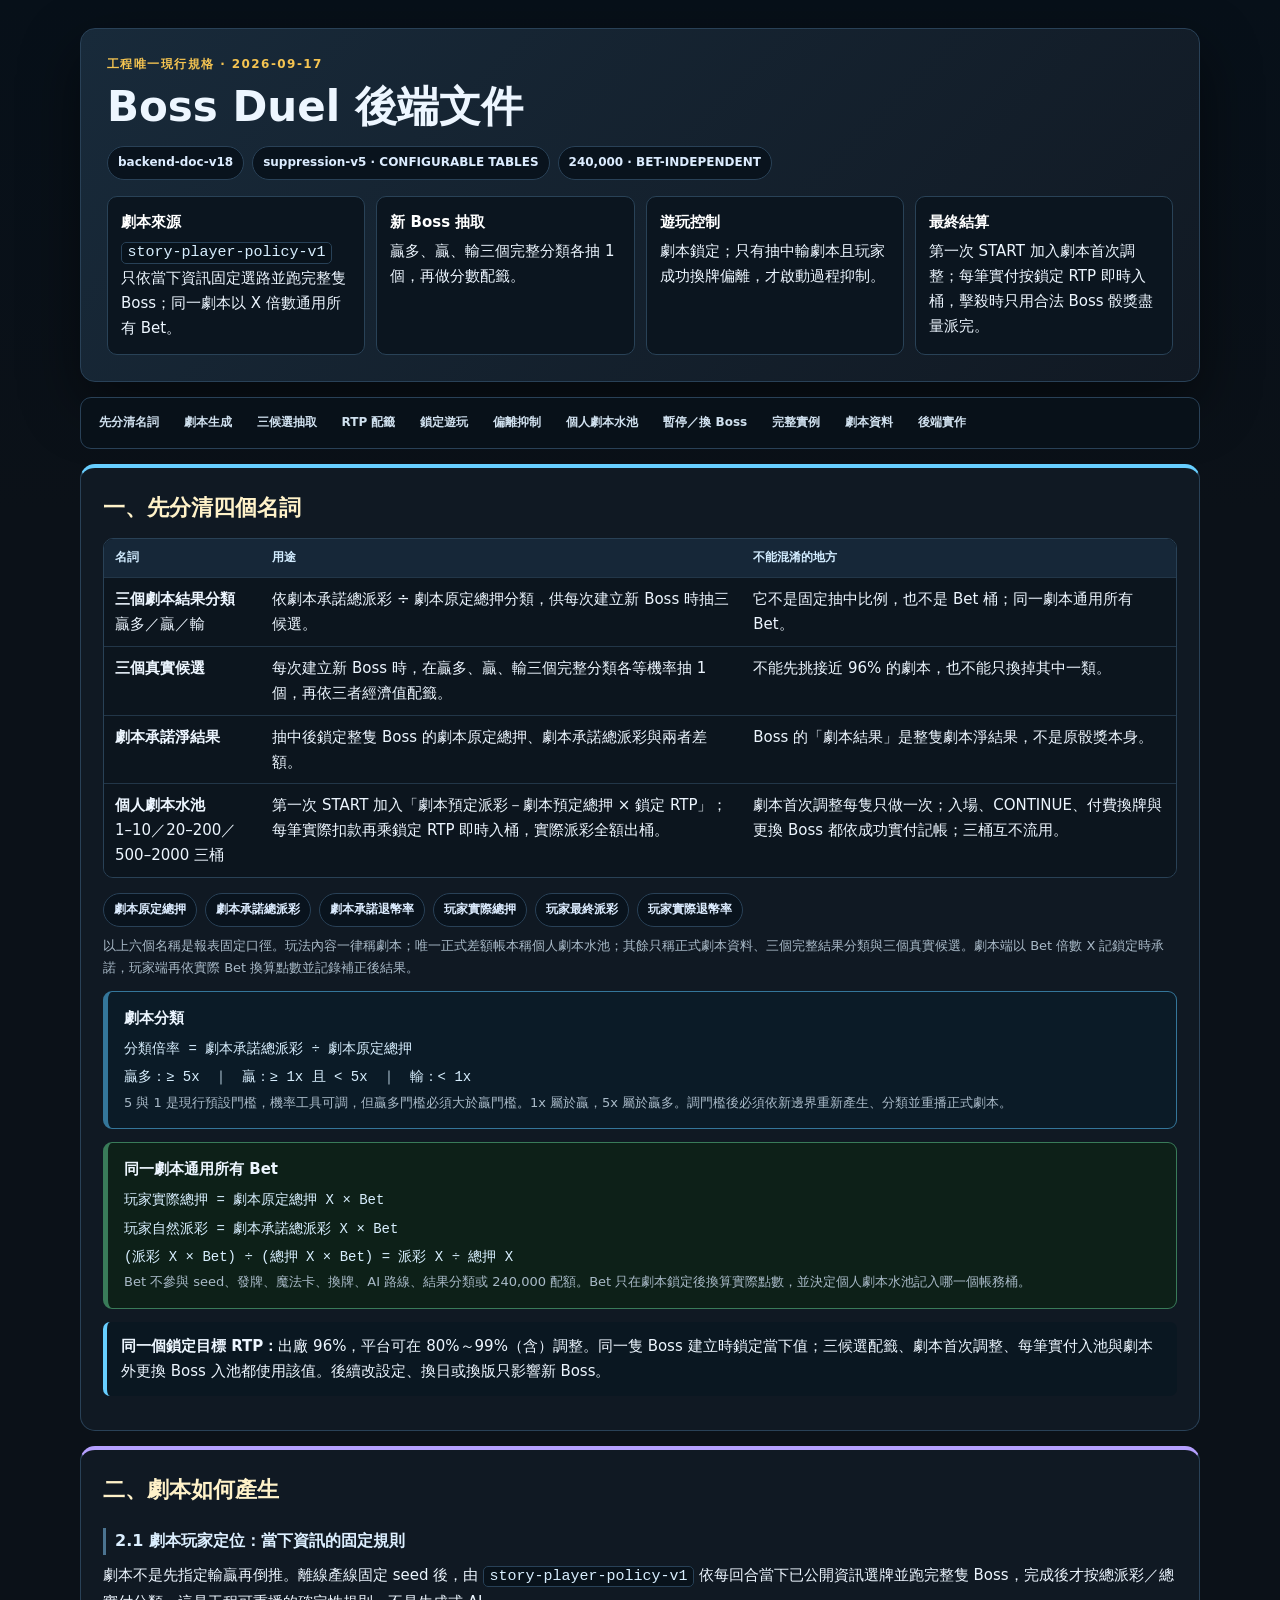
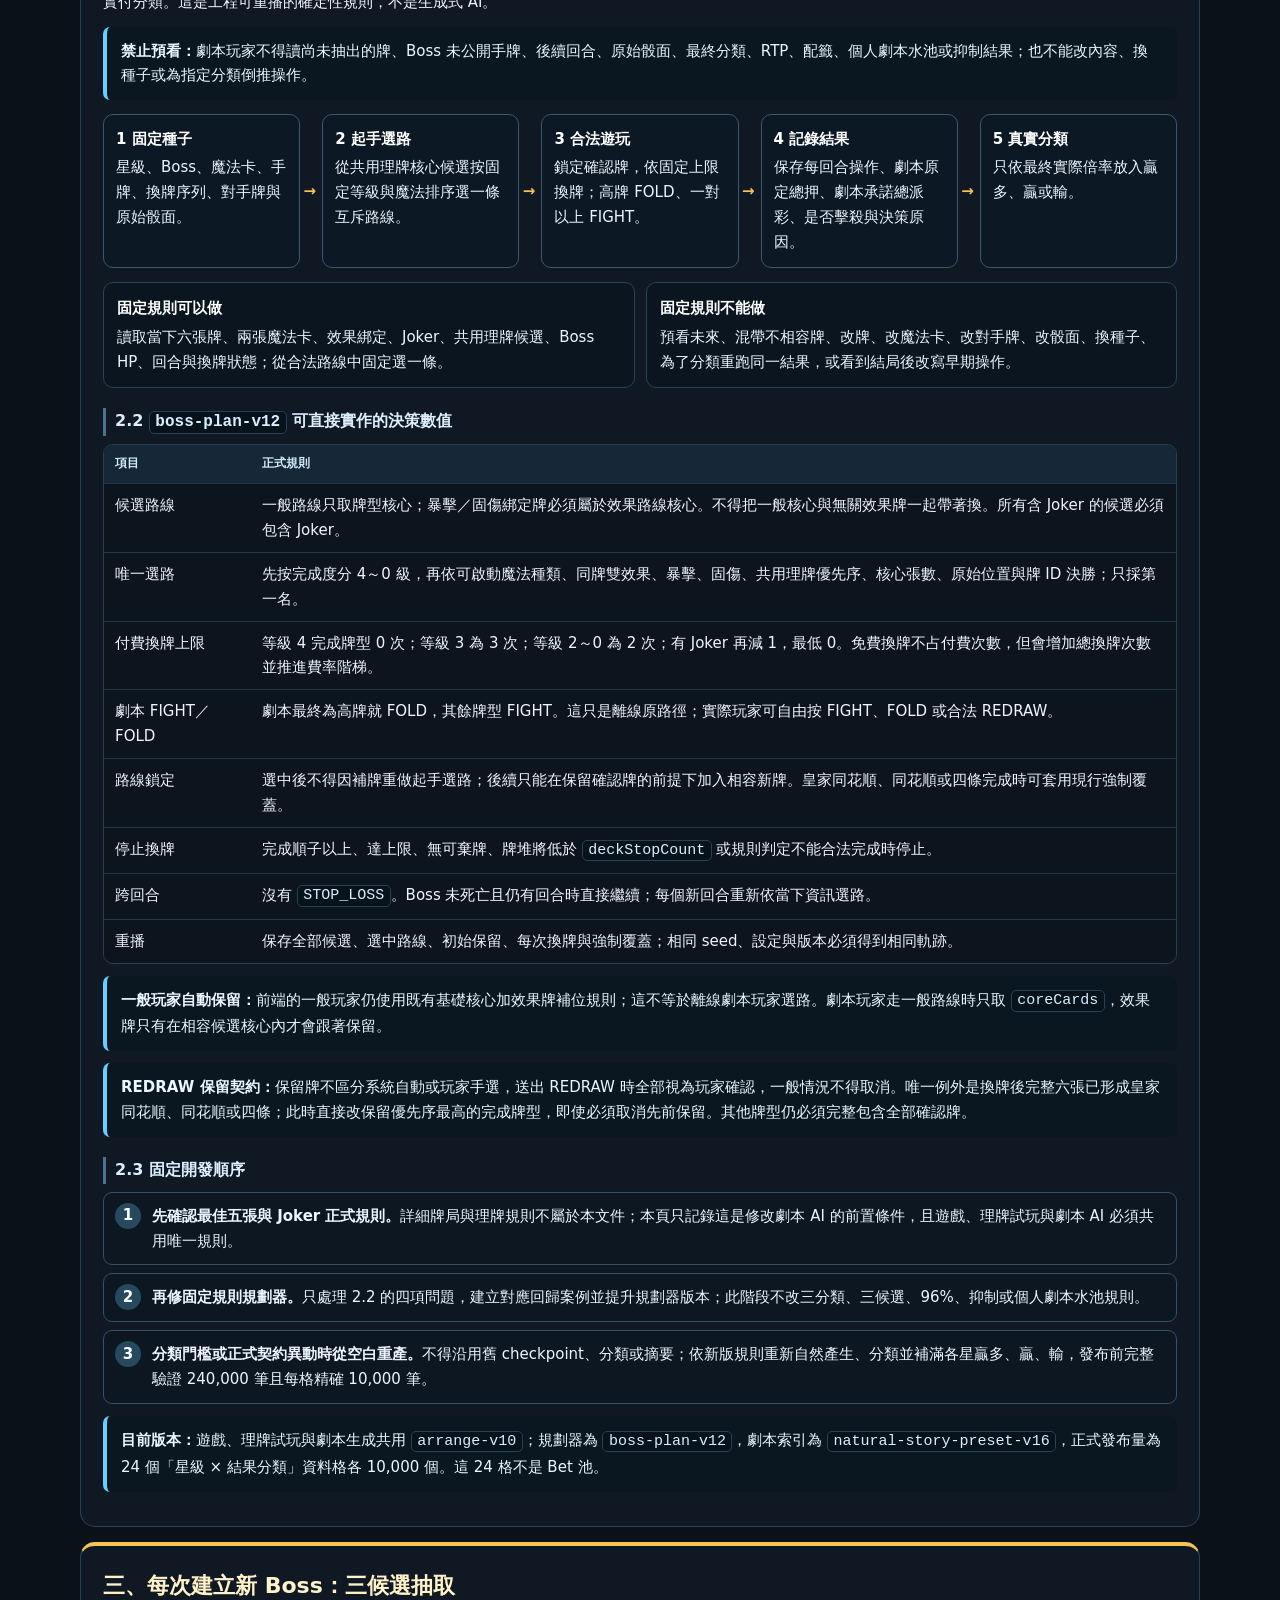
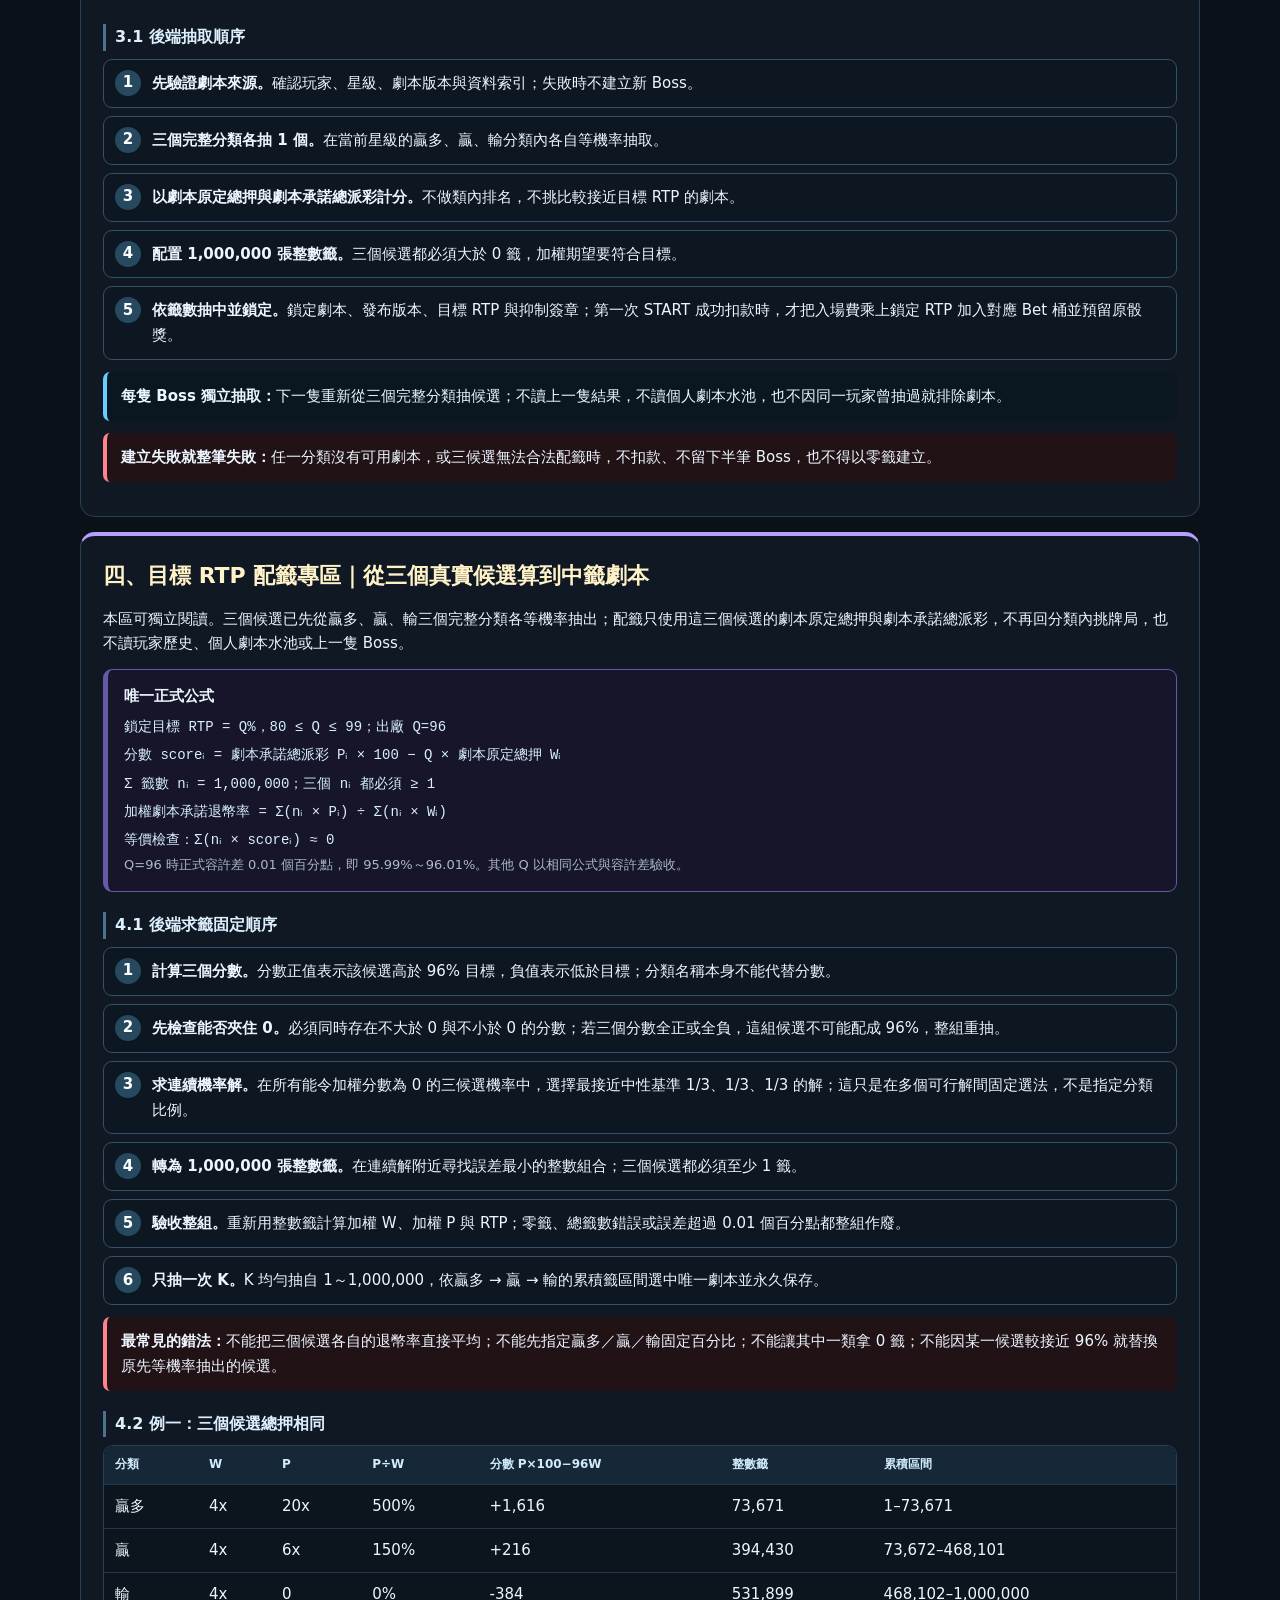
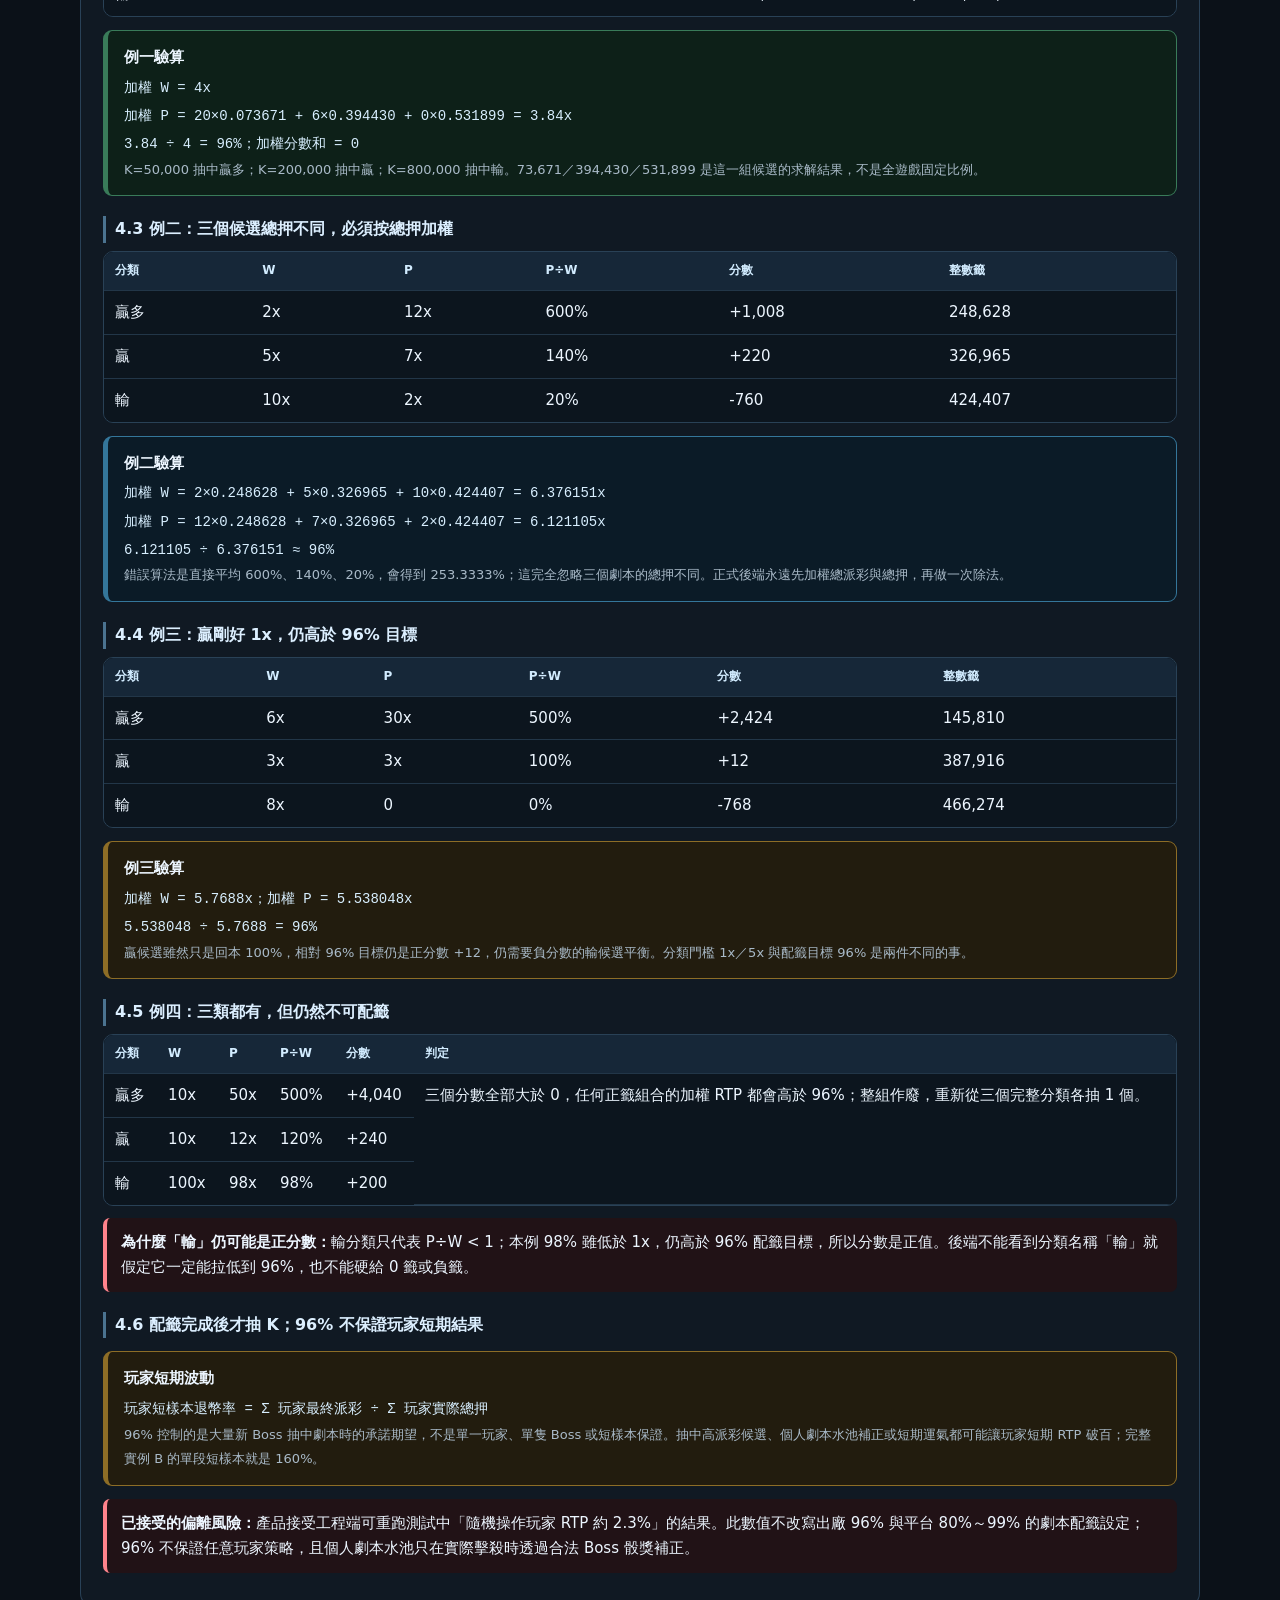
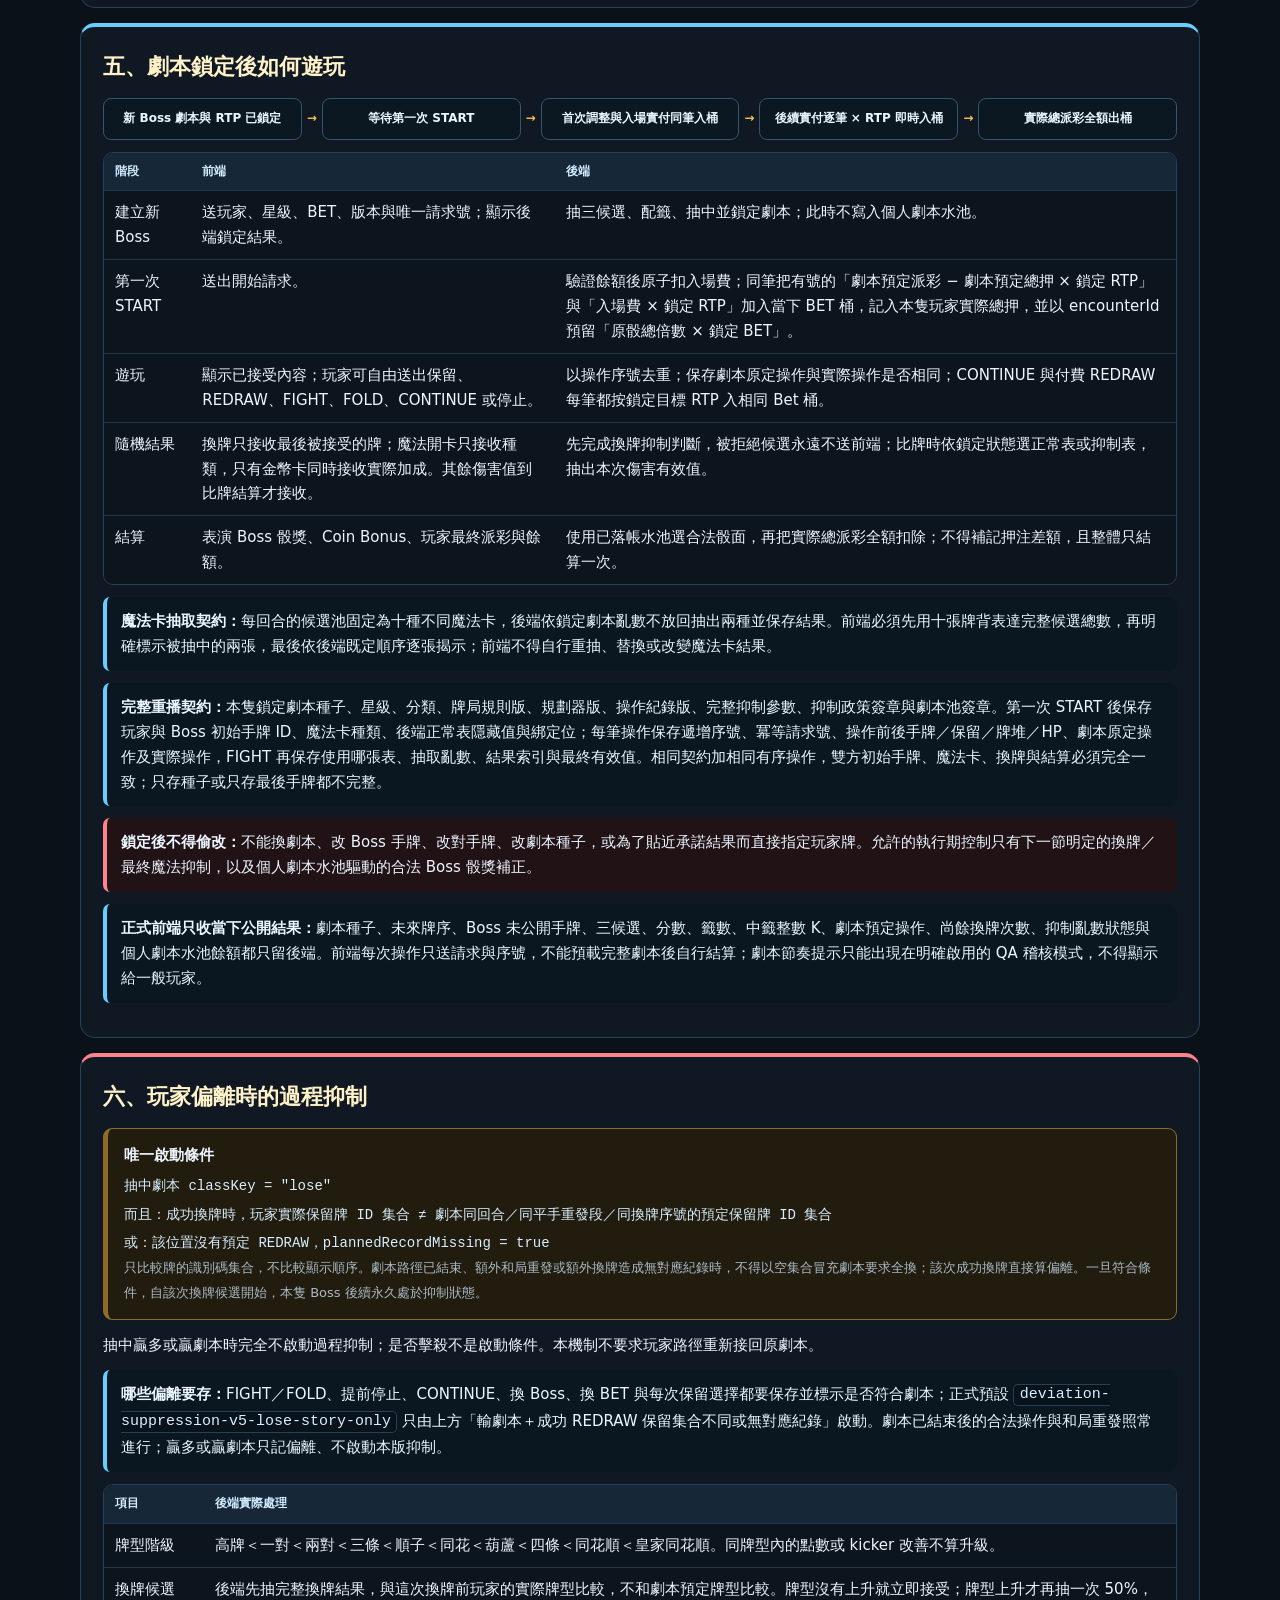
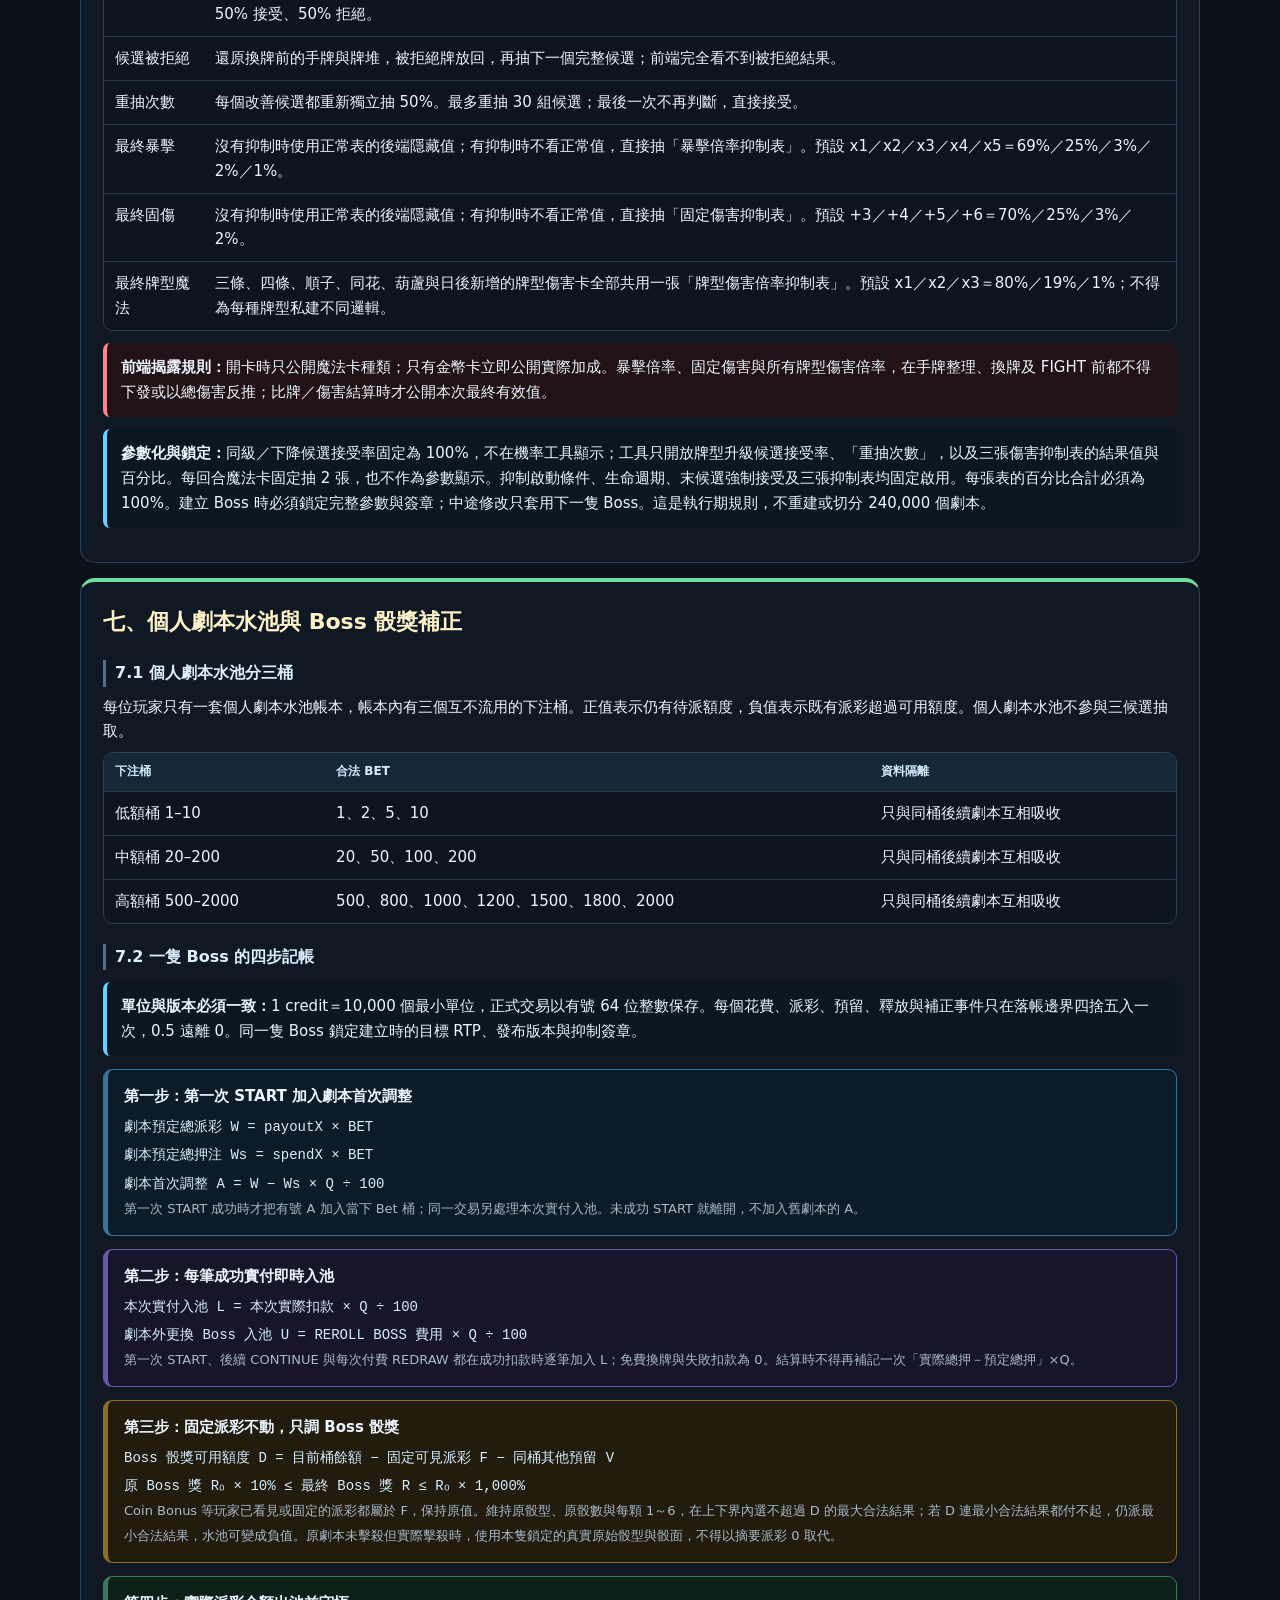
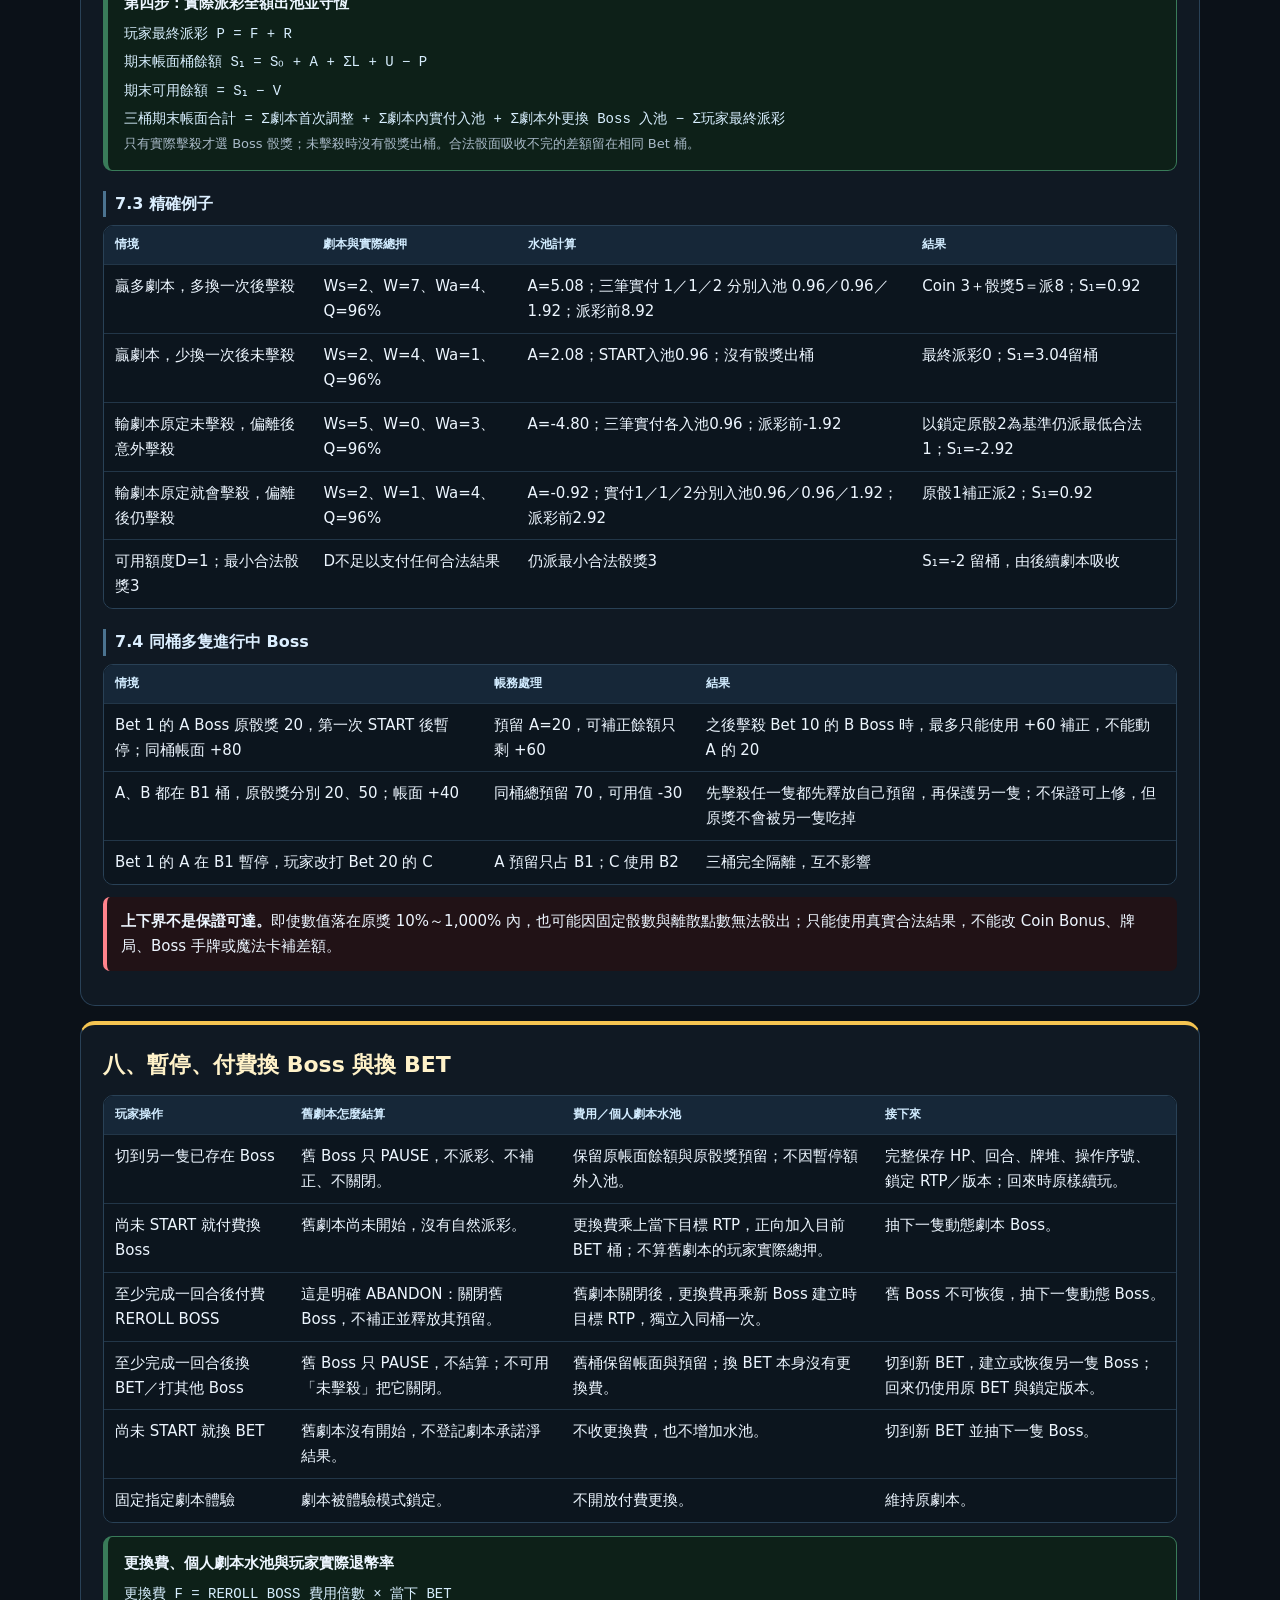
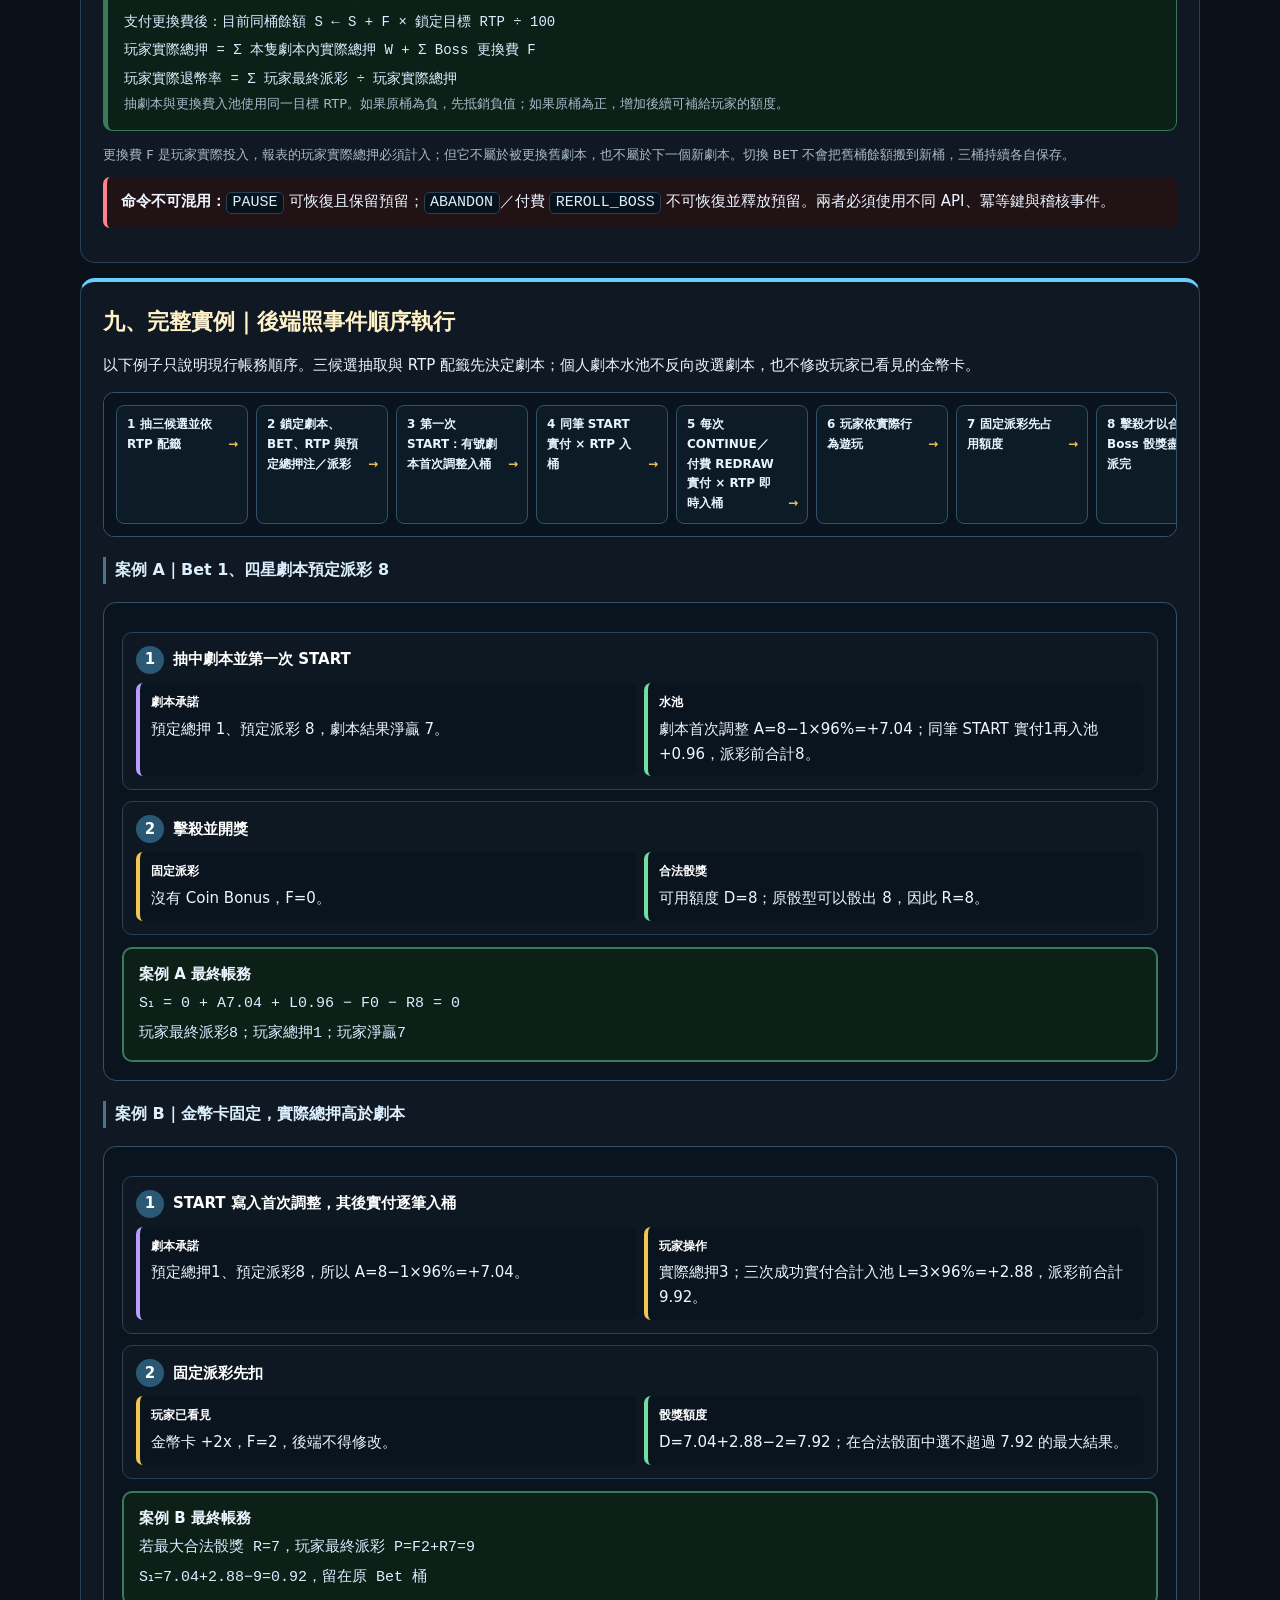
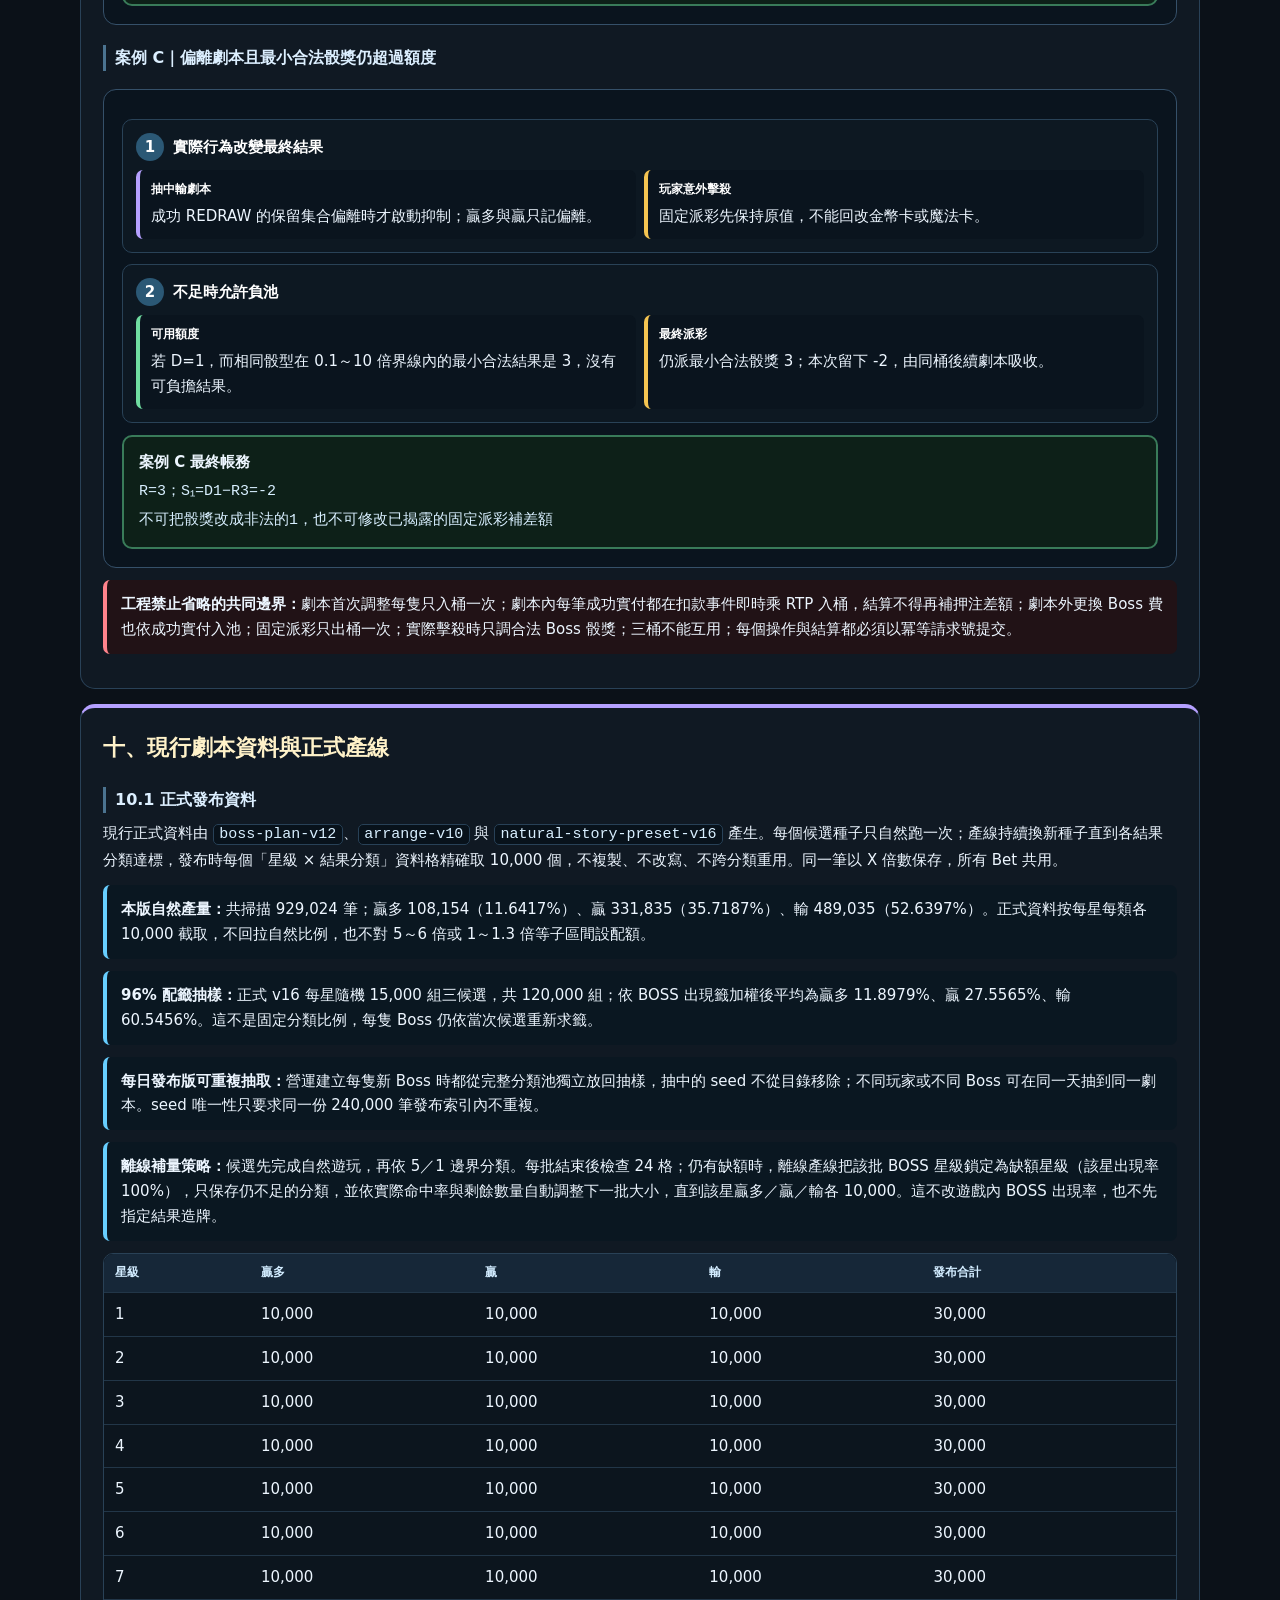
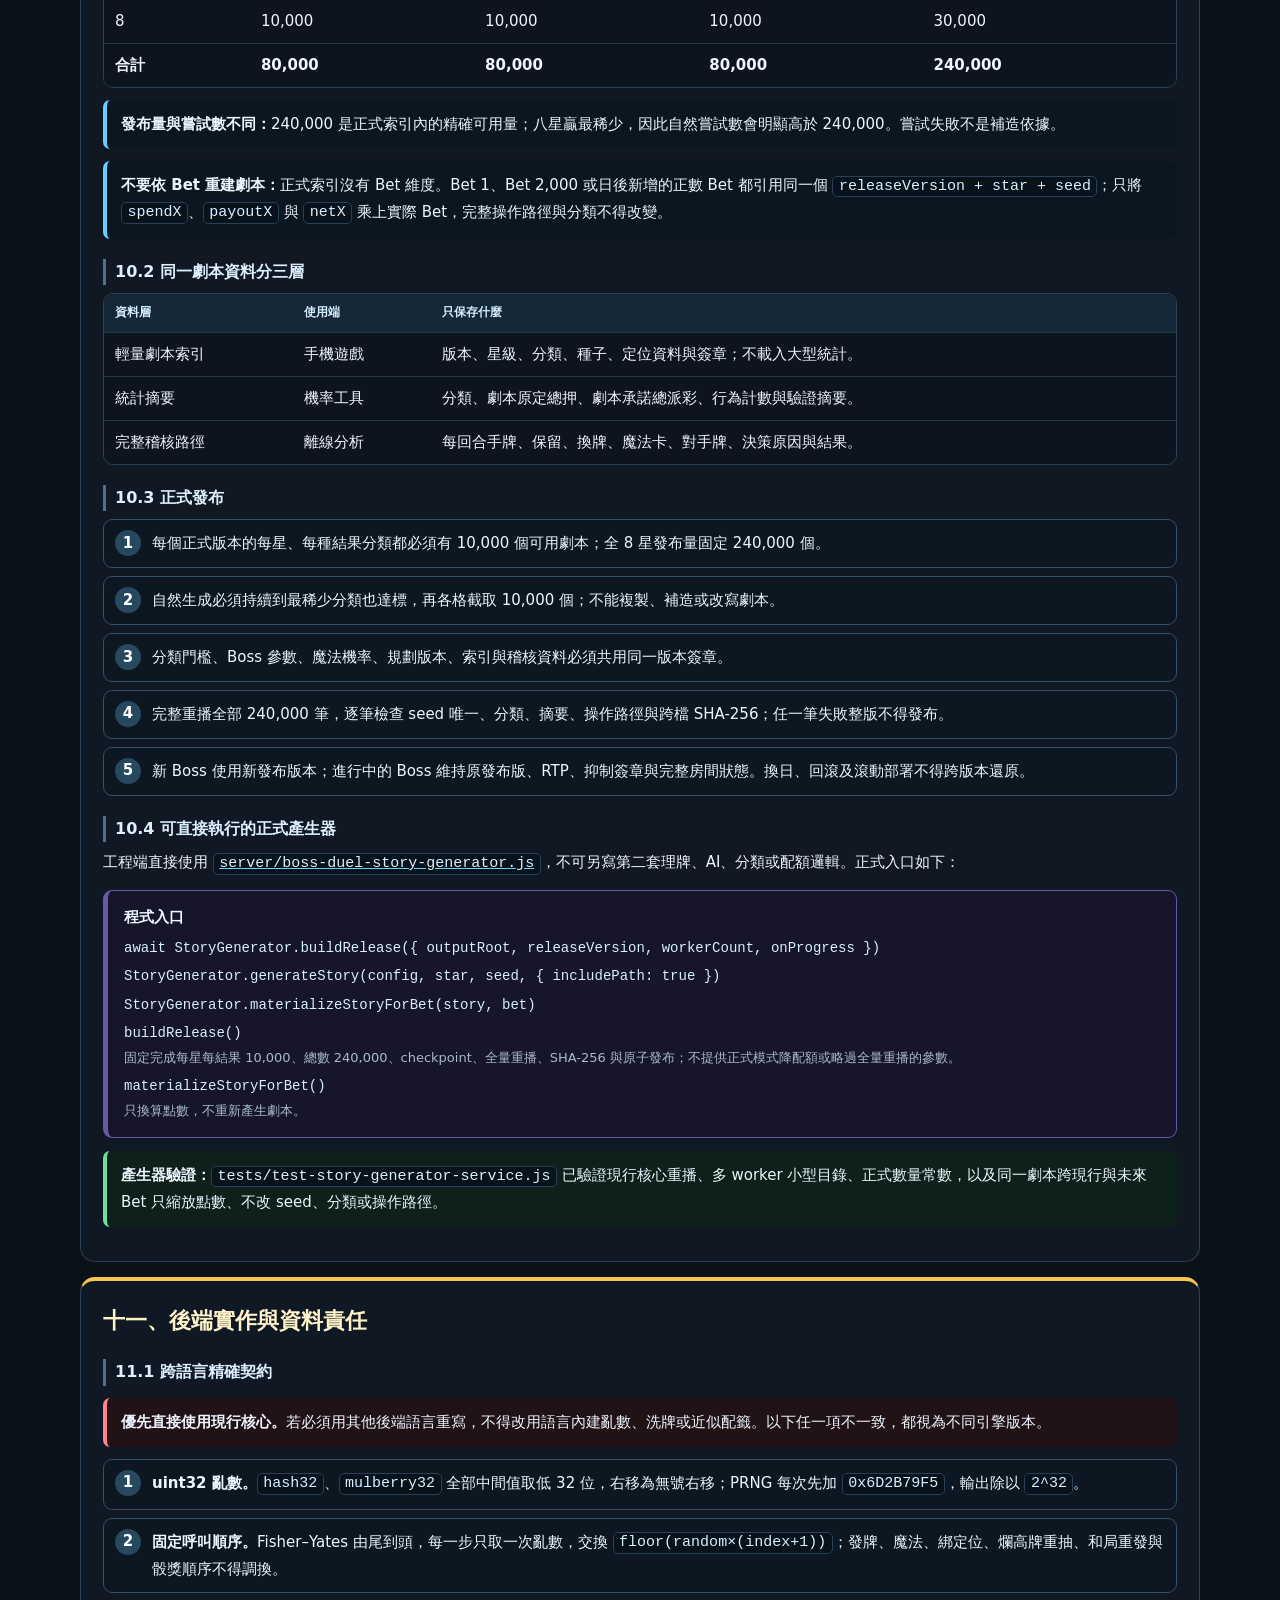
==== commit eb9264b7: "Update Boss Duel script rules and formal catalog" ====
--- a/後端文件.html
+++ b/後端文件.html
@@ -19,9 +19,9 @@
     <header>
       <p class="eyebrow">工程唯一現行規格 · 2026-09-17</p>
       <h1>Boss Duel 後端文件</h1>
-      <div class="badges"><span class="badge">backend-doc-v16</span><span class="badge">suppression-v5 · CONFIGURABLE TABLES</span><span class="badge">240,000 · BET-INDEPENDENT</span></div>
+      <div class="badges"><span class="badge">backend-doc-v18</span><span class="badge">suppression-v5 · CONFIGURABLE TABLES</span><span class="badge">240,000 · BET-INDEPENDENT</span></div>
       <div class="grid four" style="margin-top:16px">
-        <div class="card"><strong>劇本來源</strong>預知完整固定種子的固定規則規劃器，依法規劃並跑完整隻 Boss；同一劇本以 X 倍數通用所有 Bet。</div>
+        <div class="card"><strong>劇本來源</strong><code>story-player-policy-v1</code> 只依當下資訊固定選路並跑完整隻 Boss；同一劇本以 X 倍數通用所有 Bet。</div>
         <div class="card"><strong>新 Boss 抽取</strong>贏多、贏、輸三個完整分類各抽 1 個，再做分數配籤。</div>
         <div class="card"><strong>遊玩控制</strong>劇本鎖定；只有抽中輸劇本且玩家成功換牌偏離，才啟動過程抑制。</div>
         <div class="card"><strong>最終結算</strong>第一次 START 加入劇本首次調整；每筆實付按鎖定 RTP 即時入桶，擊殺時只用合法 Boss 骰獎盡量派完。</div>
@@ -40,39 +40,39 @@
       </tbody></table></div>
       <div class="terms"><span>劇本原定總押</span><span>劇本承諾總派彩</span><span>劇本承諾退幣率</span><span>玩家實際總押</span><span>玩家最終派彩</span><span>玩家實際退幣率</span></div>
       <p class="small">以上六個名稱是報表固定口徑。玩法內容一律稱劇本；唯一正式差額帳本稱個人劇本水池；其餘只稱正式劇本資料、三個完整結果分類與三個真實候選。劇本端以 Bet 倍數 X 記鎖定時承諾，玩家端再依實際 Bet 換算點數並記錄補正後結果。</p>
-      <div class="formula bluebox"><strong>劇本分類</strong><code>分類倍率 = 劇本承諾總派彩 ÷ 劇本原定總押</code><code>贏多：≥ 5x　｜　贏：≥ 1x 且 &lt; 5x　｜　輸：&lt; 1x</code><span class="small">5 與 1 是現行預設門檻，機率工具可調，但贏多門檻必須大於贏門檻。1x 屬於贏，5x 屬於贏多。調門檻後必須依新邊界重新產生、分類並重播正式故事。</span></div>
+      <div class="formula bluebox"><strong>劇本分類</strong><code>分類倍率 = 劇本承諾總派彩 ÷ 劇本原定總押</code><code>贏多：≥ 5x　｜　贏：≥ 1x 且 &lt; 5x　｜　輸：&lt; 1x</code><span class="small">5 與 1 是現行預設門檻，機率工具可調，但贏多門檻必須大於贏門檻。1x 屬於贏，5x 屬於贏多。調門檻後必須依新邊界重新產生、分類並重播正式劇本。</span></div>
       <div class="formula greenbox"><strong>同一劇本通用所有 Bet</strong><code>玩家實際總押 = 劇本原定總押 X × Bet</code><code>玩家自然派彩 = 劇本承諾總派彩 X × Bet</code><code>(派彩 X × Bet) ÷ (總押 X × Bet) = 派彩 X ÷ 總押 X</code><span class="small">Bet 不參與 seed、發牌、魔法卡、換牌、AI 路線、結果分類或 240,000 配額。Bet 只在劇本鎖定後換算實際點數，並決定個人劇本水池記入哪一個帳務桶。</span></div>
       <div class="note"><strong>同一個鎖定目標 RTP：</strong>出廠 96%，平台可在 80%～99%（含）調整。同一隻 Boss 建立時鎖定當下值；三候選配籤、劇本首次調整、每筆實付入池與劇本外更換 Boss 入池都使用該值。後續改設定、換日或換版只影響新 Boss。</div>
     </section>
 
     <section id="script" class="violet">
       <h2>二、劇本如何產生</h2>
-      <h3>2.1 AI 定位：預知完整劇本的導演</h3>
-      <p>劇本不是先指定輸贏再倒推。離線產線先固定所有合法隨機內容，再由預知完整固定種子的固定規則規劃器規劃並跑完整隻 Boss。它不是只看當下公開資訊的玩家視角 AI，也不負責預測未知玩家的真實行為分布。</p>
-      <div class="note"><strong>預知不等於改寫：</strong>固定規則規劃器可以讀取同一固定種子的未來魔法卡、初始手牌、合法換牌結果、Boss 手牌、Boss 狀態與原始骰面；只能選擇合法操作，不能改內容、換種子、為了分類重跑，或在結果發生後回頭改寫先前操作。</div>
+      <h3>2.1 劇本玩家定位：當下資訊的固定規則</h3>
+      <p>劇本不是先指定輸贏再倒推。離線產線固定 seed 後，由 <code>story-player-policy-v1</code> 依每回合當下已公開資訊選牌並跑完整隻 Boss，完成後才按總派彩／總實付分類。這是工程可重播的確定性規則，不是生成式 AI。</p>
+      <div class="note"><strong>禁止預看：</strong>劇本玩家不得讀尚未抽出的牌、Boss 未公開手牌、後續回合、原始骰面、最終分類、RTP、配籤、個人劇本水池或抑制結果；也不能改內容、換種子或為指定分類倒推操作。</div>
       <div class="flow">
         <div class="node"><b>1 固定種子</b>星級、Boss、魔法卡、手牌、換牌序列、對手牌與原始骰面。</div>
-        <div class="node"><b>2 整隻規劃</b>評估勝率、傷害、剩餘血量、成本、派彩與獲利機會。</div>
-        <div class="node"><b>3 合法遊玩</b>決定保留、換牌、繼續或停損；第一回合必玩。</div>
+        <div class="node"><b>2 起手選路</b>從共用理牌核心候選按固定等級與魔法排序選一條互斥路線。</div>
+        <div class="node"><b>3 合法遊玩</b>鎖定確認牌，依固定上限換牌；高牌 FOLD、一對以上 FIGHT。</div>
         <div class="node"><b>4 記錄結果</b>保存每回合操作、劇本原定總押、劇本承諾總派彩、是否擊殺與決策原因。</div>
         <div class="node"><b>5 真實分類</b>只依最終實際倍率放入贏多、贏或輸。</div>
       </div>
       <div class="grid">
-        <div class="card"><strong>人工智慧可以做</strong>預先讀取同一固定種子依法會出現的內容；比較合法路線；依成本與獲利機會停損；必要時手動調整保留。</div>
-        <div class="card"><strong>人工智慧不能做</strong>改牌、改魔法卡、改對手牌、改骰面、換種子、為了分類重跑同一結果，或看到結局後重寫先前決策。</div>
-      </div>
-      <h3>2.2 <code>boss-plan-v11</code> 可直接實作的決策數值</h3>
+        <div class="card"><strong>固定規則可以做</strong>讀取當下六張牌、兩張魔法卡、效果綁定、Joker、共用理牌候選、Boss HP、回合與換牌狀態；從合法路線中固定選一條。</div>
+        <div class="card"><strong>固定規則不能做</strong>預看未來、混帶不相容牌、改牌、改魔法卡、改對手牌、改骰面、換種子、為了分類重跑同一結果，或看到結局後改寫早期操作。</div>
+      </div>
+      <h3>2.2 <code>boss-plan-v12</code> 可直接實作的決策數值</h3>
       <div class="table-wrap"><table><thead><tr><th>項目</th><th>正式規則</th></tr></thead><tbody>
-        <tr><td>候選路線</td><td>每局最多比較 8 條保留路線；先依理牌優先序，再依效果牌數與保留張數排序。所有含 Joker 的手，候選必須包含 Joker。</td></tr>
-        <tr><td>完成牌型</td><td>已完成順子、同花、葫蘆、四條或同花順，且候選沒有提升完成牌型時，付費換牌上限為 0。</td></tr>
-        <tr><td>付費換牌上限</td><td>路線優先序 ≤3：0 次；4～14：Joker 2 次、非 Joker 3 次；&gt;14：Joker 1 次、非 Joker 2 次。免費換牌卡可額外 1 次，牌堆剩 10 張仍停止；免費換牌不扣款，但會增加總換牌次數並推進下一次付費換牌的費率階梯。</td></tr>
+        <tr><td>候選路線</td><td>一般路線只取牌型核心；暴擊／固傷綁定牌必須屬於效果路線核心。不得把一般核心與無關效果牌一起帶著換。所有含 Joker 的候選必須包含 Joker。</td></tr>
+        <tr><td>唯一選路</td><td>先按完成度分 4～0 級，再依可啟動魔法種類、同牌雙效果、暴擊、固傷、共用理牌優先序、核心張數、原始位置與牌 ID 決勝；只採第一名。</td></tr>
+        <tr><td>付費換牌上限</td><td>等級 4 完成牌型 0 次；等級 3 為 3 次；等級 2～0 為 2 次；有 Joker 再減 1，最低 0。免費換牌不占付費次數，但會增加總換牌次數並推進費率階梯。</td></tr>
         <tr><td>劇本 FIGHT／FOLD</td><td>劇本最終為高牌就 FOLD，其餘牌型 FIGHT。這只是離線原路徑；實際玩家可自由按 FIGHT、FOLD 或合法 REDRAW。</td></tr>
-        <tr><td>手動路線入選</td><td>相對同花費自動路線：Joker 要勝率 +5 個百分點或預期傷害 +1；非 Joker 要勝率 +3 個百分點或預期傷害 +0.5；或魔法連動分數 +1。</td></tr>
-        <tr><td>整隻 Boss 的手動門檻</td><td>第一次手動介入要使獲利機率 +10 個百分點，或預期淨結果 Joker +3 Bet／非 Joker +4 Bet；每多一次介入，機率門檻再加 5／6 個百分點，淨結果門檻再加 3／4 Bet。</td></tr>
-        <tr><td>路線決勝</td><td>先比是否可能獲利；獲利機率差達 1 個百分點時取較高者，否則預期淨結果差達 0.25 Bet 時取較高者，再比擊殺成本、比牌信心、魔法連動、手動次數、更動牌數與花費。</td></tr>
-        <tr><td>勝率與停止</td><td>比牌勝率使用固定 4,096 組 Boss 參考牌並套用 Boss 壞高牌重跑權重。第一回合不能 STOP_LOSS；第二回合起把停止與繼續一起比較；和局安全上限 100 次。</td></tr>
-      </tbody></table></div>
-      <div class="note"><strong>自動保留的效果牌補位：</strong>先選基礎牌型核心。核心五張不再加牌；核心四張且未帶暴擊或固傷時只補一張，依「同張暴擊＋固傷、暴擊、固傷」選擇；核心三張或兩張時最多補兩張，核心尚未帶到的暴擊與固傷出現幾張就保留幾張。同一實體牌只加入一次；暴擊最低為 <code>X1</code>。初始手牌與每次 REDRAW 後都套用相同規則。</div>
+        <tr><td>路線鎖定</td><td>選中後不得因補牌重做起手選路；後續只能在保留確認牌的前提下加入相容新牌。皇家同花順、同花順或四條完成時可套用現行強制覆蓋。</td></tr>
+        <tr><td>停止換牌</td><td>完成順子以上、達上限、無可棄牌、牌堆將低於 <code>deckStopCount</code> 或規則判定不能合法完成時停止。</td></tr>
+        <tr><td>跨回合</td><td>沒有 <code>STOP_LOSS</code>。Boss 未死亡且仍有回合時直接繼續；每個新回合重新依當下資訊選路。</td></tr>
+        <tr><td>重播</td><td>保存全部候選、選中路線、初始保留、每次換牌與強制覆蓋；相同 seed、設定與版本必須得到相同軌跡。</td></tr>
+      </tbody></table></div>
+      <div class="note"><strong>一般玩家自動保留：</strong>前端的一般玩家仍使用既有基礎核心加效果牌補位規則；這不等於離線劇本玩家選路。劇本玩家走一般路線時只取 <code>coreCards</code>，效果牌只有在相容候選核心內才會跟著保留。</div>
       <div class="note"><strong>REDRAW 保留契約：</strong>保留牌不區分系統自動或玩家手選，送出 REDRAW 時全部視為玩家確認，一般情況不得取消。唯一例外是換牌後完整六張已形成皇家同花順、同花順或四條；此時直接改保留優先序最高的完成牌型，即使必須取消先前保留。其他牌型仍必須完整包含全部確認牌。</div>
       <h3>2.3 固定開發順序</h3>
       <div class="steps">
@@ -80,7 +80,7 @@
         <div><strong>再修固定規則規劃器。</strong>只處理 2.2 的四項問題，建立對應回歸案例並提升規劃器版本；此階段不改三分類、三候選、96%、抑制或個人劇本水池規則。</div>
         <div><strong>分類門檻或正式契約異動時從空白重產。</strong>不得沿用舊 checkpoint、分類或摘要；依新版規則重新自然產生、分類並補滿各星贏多、贏、輸，發布前完整驗證 240,000 筆且每格精確 10,000 筆。</div>
       </div>
-      <div class="note"><strong>目前版本：</strong>遊戲、理牌試玩與劇本生成共用 <code>arrange-v10</code>；規劃器為 <code>boss-plan-v11</code>，故事索引為 <code>natural-story-preset-v15</code>，正式發布量為 24 個「星級 × 結果分類」資料格各 10,000 個。這 24 格不是 Bet 池。</div>
+      <div class="note"><strong>目前版本：</strong>遊戲、理牌試玩與劇本生成共用 <code>arrange-v10</code>；規劃器為 <code>boss-plan-v12</code>，劇本索引為 <code>natural-story-preset-v16</code>，正式發布量為 24 個「星級 × 結果分類」資料格各 10,000 個。這 24 格不是 Bet 池。</div>
     </section>
 
     <section id="draw" class="gold">
@@ -91,7 +91,7 @@
         <div><strong>三個完整分類各抽 1 個。</strong>在當前星級的贏多、贏、輸分類內各自等機率抽取。</div>
         <div><strong>以劇本原定總押與劇本承諾總派彩計分。</strong>不做類內排名，不挑比較接近目標 RTP 的劇本。</div>
         <div><strong>配置 1,000,000 張整數籤。</strong>三個候選都必須大於 0 籤，加權期望要符合目標。</div>
-        <div><strong>依籤數抽中並鎖定。</strong>鎖定故事、發布版本、目標 RTP 與抑制簽章；第一次 START 成功扣款時，才把入場費乘上鎖定 RTP 加入對應 Bet 桶並預留原骰獎。</div>
+        <div><strong>依籤數抽中並鎖定。</strong>鎖定劇本、發布版本、目標 RTP 與抑制簽章；第一次 START 成功扣款時，才把入場費乘上鎖定 RTP 加入對應 Bet 桶並預留原骰獎。</div>
       </div>
       <div class="note"><strong>每隻 Boss 獨立抽取：</strong>下一隻重新從三個完整分類抽候選；不讀上一隻結果，不讀個人劇本水池，也不因同一玩家曾抽過就排除劇本。</div>
       <div class="warning"><strong>建立失敗就整筆失敗：</strong>任一分類沒有可用劇本，或三候選無法合法配籤時，不扣款、不留下半筆 Boss，也不得以零籤建立。</div>
@@ -114,31 +114,31 @@
 
       <h3>4.2 例一：三個候選總押相同</h3>
       <div class="table-wrap"><table class="tight"><thead><tr><th>分類</th><th>W</th><th>P</th><th>P÷W</th><th>分數 P×100−96W</th><th>整數籤</th><th>累積區間</th></tr></thead><tbody>
-        <tr><td>贏多</td><td>4x</td><td>18x</td><td>450%</td><td>+1,416</td><td>85,714</td><td>1–85,714</td></tr>
-        <tr><td>贏</td><td>4x</td><td>6x</td><td>150%</td><td>+216</td><td>382,858</td><td>85,715–468,572</td></tr>
-        <tr><td>輸</td><td>4x</td><td>0</td><td>0%</td><td>-384</td><td>531,428</td><td>468,573–1,000,000</td></tr>
-      </tbody></table></div>
-      <div class="formula greenbox"><strong>例一驗算</strong><code>加權 W = 4x</code><code>加權 P = 18×0.085714 + 6×0.382858 + 0×0.531428 = 3.84x</code><code>3.84 ÷ 4 = 96%；加權分數和 = 0</code><span class="small">這就是完整實例 A、B、C 共用的配籤組。K=50,000 抽中贏多；K=200,000 抽中贏；K=800,000 抽中輸。85,714／382,858／531,428 是這一組候選的求解結果，不是全遊戲固定比例。</span></div>
+        <tr><td>贏多</td><td>4x</td><td>20x</td><td>500%</td><td>+1,616</td><td>73,671</td><td>1–73,671</td></tr>
+        <tr><td>贏</td><td>4x</td><td>6x</td><td>150%</td><td>+216</td><td>394,430</td><td>73,672–468,101</td></tr>
+        <tr><td>輸</td><td>4x</td><td>0</td><td>0%</td><td>-384</td><td>531,899</td><td>468,102–1,000,000</td></tr>
+      </tbody></table></div>
+      <div class="formula greenbox"><strong>例一驗算</strong><code>加權 W = 4x</code><code>加權 P = 20×0.073671 + 6×0.394430 + 0×0.531899 = 3.84x</code><code>3.84 ÷ 4 = 96%；加權分數和 = 0</code><span class="small">K=50,000 抽中贏多；K=200,000 抽中贏；K=800,000 抽中輸。73,671／394,430／531,899 是這一組候選的求解結果，不是全遊戲固定比例。</span></div>
 
       <h3>4.3 例二：三個候選總押不同，必須按總押加權</h3>
       <div class="table-wrap"><table class="tight"><thead><tr><th>分類</th><th>W</th><th>P</th><th>P÷W</th><th>分數</th><th>整數籤</th></tr></thead><tbody>
-        <tr><td>贏多</td><td>2x</td><td>8x</td><td>400%</td><td>+608</td><td>319,920</td></tr>
-        <tr><td>贏</td><td>5x</td><td>7x</td><td>140%</td><td>+220</td><td>328,928</td></tr>
-        <tr><td>輸</td><td>10x</td><td>2x</td><td>20%</td><td>-760</td><td>351,152</td></tr>
-      </tbody></table></div>
-      <div class="formula bluebox"><strong>例二驗算</strong><code>加權 W = 2×0.319920 + 5×0.328928 + 10×0.351152 = 5.796x</code><code>加權 P = 8×0.319920 + 7×0.328928 + 2×0.351152 = 5.56416x</code><code>5.56416 ÷ 5.796 = 96%</code><span class="small">錯誤算法是直接平均 400%、140%、20%，會得到 186.6667%；這完全忽略三個劇本的總押不同。正式後端永遠先加權總派彩與總押，再做一次除法。</span></div>
+        <tr><td>贏多</td><td>2x</td><td>12x</td><td>600%</td><td>+1,008</td><td>248,628</td></tr>
+        <tr><td>贏</td><td>5x</td><td>7x</td><td>140%</td><td>+220</td><td>326,965</td></tr>
+        <tr><td>輸</td><td>10x</td><td>2x</td><td>20%</td><td>-760</td><td>424,407</td></tr>
+      </tbody></table></div>
+      <div class="formula bluebox"><strong>例二驗算</strong><code>加權 W = 2×0.248628 + 5×0.326965 + 10×0.424407 = 6.376151x</code><code>加權 P = 12×0.248628 + 7×0.326965 + 2×0.424407 = 6.121105x</code><code>6.121105 ÷ 6.376151 ≈ 96%</code><span class="small">錯誤算法是直接平均 600%、140%、20%，會得到 253.3333%；這完全忽略三個劇本的總押不同。正式後端永遠先加權總派彩與總押，再做一次除法。</span></div>
 
       <h3>4.4 例三：贏剛好 1x，仍高於 96% 目標</h3>
       <div class="table-wrap"><table class="tight"><thead><tr><th>分類</th><th>W</th><th>P</th><th>P÷W</th><th>分數</th><th>整數籤</th></tr></thead><tbody>
-        <tr><td>贏多</td><td>6x</td><td>24x</td><td>400%</td><td>+1,824</td><td>185,570</td></tr>
-        <tr><td>贏</td><td>3x</td><td>3x</td><td>100%</td><td>+12</td><td>367,952</td></tr>
-        <tr><td>輸</td><td>8x</td><td>0</td><td>0%</td><td>-768</td><td>446,478</td></tr>
-      </tbody></table></div>
-      <div class="formula goldbox"><strong>例三驗算</strong><code>加權 W = 5.7891x；加權 P = 5.557536x</code><code>5.557536 ÷ 5.7891 = 96%</code><span class="small">贏候選雖然只是回本 100%，相對 96% 目標仍是正分數 +12，仍需要負分數的輸候選平衡。分類門檻 1x／3x 與配籤目標 96% 是兩件不同的事。</span></div>
+        <tr><td>贏多</td><td>6x</td><td>30x</td><td>500%</td><td>+2,424</td><td>145,810</td></tr>
+        <tr><td>贏</td><td>3x</td><td>3x</td><td>100%</td><td>+12</td><td>387,916</td></tr>
+        <tr><td>輸</td><td>8x</td><td>0</td><td>0%</td><td>-768</td><td>466,274</td></tr>
+      </tbody></table></div>
+      <div class="formula goldbox"><strong>例三驗算</strong><code>加權 W = 5.7688x；加權 P = 5.538048x</code><code>5.538048 ÷ 5.7688 = 96%</code><span class="small">贏候選雖然只是回本 100%，相對 96% 目標仍是正分數 +12，仍需要負分數的輸候選平衡。分類門檻 1x／5x 與配籤目標 96% 是兩件不同的事。</span></div>
 
       <h3>4.5 例四：三類都有，但仍然不可配籤</h3>
       <div class="table-wrap"><table class="tight"><thead><tr><th>分類</th><th>W</th><th>P</th><th>P÷W</th><th>分數</th><th>判定</th></tr></thead><tbody>
-        <tr><td>贏多</td><td>10x</td><td>30x</td><td>300%</td><td>+2,040</td><td rowspan="3">三個分數全部大於 0，任何正籤組合的加權 RTP 都會高於 96%；整組作廢，重新從三個完整分類各抽 1 個。</td></tr>
+        <tr><td>贏多</td><td>10x</td><td>50x</td><td>500%</td><td>+4,040</td><td rowspan="3">三個分數全部大於 0，任何正籤組合的加權 RTP 都會高於 96%；整組作廢，重新從三個完整分類各抽 1 個。</td></tr>
         <tr><td>贏</td><td>10x</td><td>12x</td><td>120%</td><td>+240</td></tr>
         <tr><td>輸</td><td>100x</td><td>98x</td><td>98%</td><td>+200</td></tr>
       </tbody></table></div>
@@ -159,8 +159,8 @@
         <tr><td>隨機結果</td><td>換牌只接收最後被接受的牌；魔法開卡只接收種類，只有金幣卡同時接收實際加成。其餘傷害值到比牌結算才接收。</td><td>先完成換牌抑制判斷，被拒絕候選永遠不送前端；比牌時依鎖定狀態選正常表或抑制表，抽出本次傷害有效值。</td></tr>
         <tr><td>結算</td><td>表演 Boss 骰獎、Coin Bonus、玩家最終派彩與餘額。</td><td>使用已落帳水池選合法骰面，再把實際總派彩全額扣除；不得補記押注差額，且整體只結算一次。</td></tr>
       </tbody></table></div>
-      <div class="note"><strong>魔法卡抽取契約：</strong>每回合的候選池固定為十種不同魔法卡，後端依鎖定故事亂數不放回抽出兩種並保存結果。前端必須先用十張牌背表達完整候選總數，再明確標示被抽中的兩張，最後依後端既定順序逐張揭示；前端不得自行重抽、替換或改變魔法卡結果。</div>
-      <div class="note"><strong>完整重播契約：</strong>本隻鎖定故事種子、星級、分類、牌局規則版、規劃器版、操作紀錄版、完整抑制參數、抑制政策簽章與故事池簽章。第一次 START 後保存玩家與 Boss 初始手牌 ID、魔法卡種類、後端正常表隱藏值與綁定位；每筆操作保存遞增序號、冪等請求號、操作前後手牌／保留／牌堆／HP、劇本原定操作及實際操作，FIGHT 再保存使用哪張表、抽取亂數、結果索引與最終有效值。相同契約加相同有序操作，雙方初始手牌、魔法卡、換牌與結算必須完全一致；只存種子或只存最後手牌都不完整。</div>
+      <div class="note"><strong>魔法卡抽取契約：</strong>每回合的候選池固定為十種不同魔法卡，後端依鎖定劇本亂數不放回抽出兩種並保存結果。前端必須先用十張牌背表達完整候選總數，再明確標示被抽中的兩張，最後依後端既定順序逐張揭示；前端不得自行重抽、替換或改變魔法卡結果。</div>
+      <div class="note"><strong>完整重播契約：</strong>本隻鎖定劇本種子、星級、分類、牌局規則版、規劃器版、操作紀錄版、完整抑制參數、抑制政策簽章與劇本池簽章。第一次 START 後保存玩家與 Boss 初始手牌 ID、魔法卡種類、後端正常表隱藏值與綁定位；每筆操作保存遞增序號、冪等請求號、操作前後手牌／保留／牌堆／HP、劇本原定操作及實際操作，FIGHT 再保存使用哪張表、抽取亂數、結果索引與最終有效值。相同契約加相同有序操作，雙方初始手牌、魔法卡、換牌與結算必須完全一致；只存種子或只存最後手牌都不完整。</div>
       <div class="warning"><strong>鎖定後不得偷改：</strong>不能換劇本、改 Boss 手牌、改對手牌、改劇本種子，或為了貼近承諾結果而直接指定玩家牌。允許的執行期控制只有下一節明定的換牌／最終魔法抑制，以及個人劇本水池驅動的合法 Boss 骰獎補正。</div>
       <div class="note"><strong>正式前端只收當下公開結果：</strong>劇本種子、未來牌序、Boss 未公開手牌、三候選、分數、籤數、中籤整數 K、劇本預定操作、尚餘換牌次數、抑制亂數狀態與個人劇本水池餘額都只留後端。前端每次操作只送請求與序號，不能預載完整劇本後自行結算；劇本節奏提示只能出現在明確啟用的 QA 稽核模式，不得顯示給一般玩家。</div>
     </section>
@@ -271,12 +271,14 @@
         <div class="ledger"><strong>案例 C 最終帳務</strong><code>R=3；S₁=D1−R3=-2</code><code>不可把骰獎改成非法的1，也不可修改已揭露的固定派彩補差額</code></div>
       </div>
 
-      <div class="warning"><strong>工程禁止省略的共同邊界：</strong>劇本首次調整每隻只入桶一次；故事內每筆成功實付都在扣款事件即時乘 RTP 入桶，結算不得再補押注差額；劇本外更換 Boss 費也依成功實付入池；固定派彩只出桶一次；實際擊殺時只調合法 Boss 骰獎；三桶不能互用；每個操作與結算都必須以冪等請求號提交。</div>
+      <div class="warning"><strong>工程禁止省略的共同邊界：</strong>劇本首次調整每隻只入桶一次；劇本內每筆成功實付都在扣款事件即時乘 RTP 入桶，結算不得再補押注差額；劇本外更換 Boss 費也依成功實付入池；固定派彩只出桶一次；實際擊殺時只調合法 Boss 骰獎；三桶不能互用；每個操作與結算都必須以冪等請求號提交。</div>
     </section>
     <section id="data" class="violet">
       <h2>十、現行劇本資料與正式產線</h2>
       <h3>10.1 正式發布資料</h3>
-      <p>現行正式資料由 <code>boss-plan-v11</code>、<code>arrange-v10</code> 與 <code>natural-story-preset-v15</code> 產生。每個候選種子只自然跑一次；產線持續換新種子直到各結果分類達標，發布時每個「星級 × 結果分類」資料格精確取 10,000 個，不複製、不改寫、不跨分類重用。同一筆以 X 倍數保存，所有 Bet 共用。</p>
+      <p>現行正式資料由 <code>boss-plan-v12</code>、<code>arrange-v10</code> 與 <code>natural-story-preset-v16</code> 產生。每個候選種子只自然跑一次；產線持續換新種子直到各結果分類達標，發布時每個「星級 × 結果分類」資料格精確取 10,000 個，不複製、不改寫、不跨分類重用。同一筆以 X 倍數保存，所有 Bet 共用。</p>
+      <div class="note"><strong>本版自然產量：</strong>共掃描 929,024 筆；贏多 108,154（11.6417%）、贏 331,835（35.7187%）、輸 489,035（52.6397%）。正式資料按每星每類各 10,000 截取，不回拉自然比例，也不對 5～6 倍或 1～1.3 倍等子區間設配額。</div>
+      <div class="note"><strong>96% 配籤抽樣：</strong>正式 v16 每星隨機 15,000 組三候選，共 120,000 組；依 BOSS 出現籤加權後平均為贏多 11.8979%、贏 27.5565%、輸 60.5456%。這不是固定分類比例，每隻 Boss 仍依當次候選重新求籤。</div>
       <div class="note"><strong>每日發布版可重複抽取：</strong>營運建立每隻新 Boss 時都從完整分類池獨立放回抽樣，抽中的 seed 不從目錄移除；不同玩家或不同 Boss 可在同一天抽到同一劇本。seed 唯一性只要求同一份 240,000 筆發布索引內不重複。</div>
       <div class="note"><strong>離線補量策略：</strong>候選先完成自然遊玩，再依 5／1 邊界分類。每批結束後檢查 24 格；仍有缺額時，離線產線把該批 BOSS 星級鎖定為缺額星級（該星出現率 100%），只保存仍不足的分類，並依實際命中率與剩餘數量自動調整下一批大小，直到該星贏多／贏／輸各 10,000。這不改遊戲內 BOSS 出現率，也不先指定結果造牌。</div>
       <div class="table-wrap"><table class="tight"><thead><tr><th>星級</th><th>贏多</th><th>贏</th><th>輸</th><th>發布合計</th></tr></thead><tbody>
@@ -328,18 +330,18 @@
         <tr><td><code>src/game/boss-duel-demo.js</code></td><td>遊戲接線：比牌前隱藏傷害魔法數值、玩家實際總押、偏離鎖定、換 Boss／BET、分表魔法結算與個人劇本水池結算。</td></tr>
         <tr><td><code>src/probability/boss-duel-action-tree-core.js</code></td><td>工具四玩家統計、逐利玩家配籤、個人劇本水池、補正容量與抑制參數資料契約。</td></tr>
         <tr><td><code>src/probability/boss-duel-action-tree-lab.js</code></td><td>工具操作、分類參數區塊、抑制專用表設定、補正試算與統計報表。</td></tr>
-        <tr><td><code>src/core/boss-duel-story-planner.js</code></td><td>預知完整固定種子的劇本規劃器；負責整隻 Boss 的合法路線比較、Joker、換牌後重決策與停損。</td></tr>
+        <tr><td><code>src/core/boss-duel-story-planner.js</code></td><td>離線劇本玩家固定規則；負責當下資訊的互斥選路、Joker、路線鎖定、換牌上限與 FIGHT／FOLD。</td></tr>
         <tr><td><code>src/core/boss-duel-poker-arrangement-core.js</code></td><td>正式遊戲與理牌試玩共用的保留、替換與排序核心。</td></tr>
         <tr><td><code>tests/test-story-generator-service.js</code></td><td>正式產生器的版本、數量、重播、多 worker 與跨 Bet 不變性測試。</td></tr>
-        <tr><td><code>tools/generate-story-details.js</code></td><td>依正式索引重跑 240,000 個完整故事，輸出各結果分類的 Excel 明細來源。</td></tr>
+        <tr><td><code>tools/generate-story-details.js</code></td><td>依正式索引重跑 240,000 個完整劇本，輸出各結果分類的 Excel 明細來源。</td></tr>
         <tr><td><code>tools/build-story-workbook-streaming.js</code></td><td>逐星串流建立總覽與 8 張明細表，再以標準 OpenXML 路徑封裝成 9 分頁 Excel。</td></tr>
       </tbody></table></div>
       <div class="pass"><strong>Excel 交付方式：</strong>Excel 與預覽不常駐 Git；需要交付時才由現行 240,000 筆索引產生總覽與 1～8 星共 9 分頁，每星 30,000 局、三分類各 10,000，避免重複資料占用專案容量。</div>
       <p class="small">英文檔名、欄位名與版本字串只作程式識別；所有對外內容一律稱「劇本」，差額帳本一律稱「個人劇本水池」。</p>
-      <div class="note"><strong>版本一致：</strong>種子檔只保存 24 個完整結果資料格，不保存預組候選群組。現行每次建立新 Boss 永遠從三個完整結果分類各抽 1 個；遊戲、機率工具、Excel、操作重播與完整稽核必須共同使用 <code>natural-story-preset-v15</code> 與 suppression-v5 執行期簽章。</div>
-    </section>
-
-    <footer>本頁是工程現行規格；《Boss Duel 故事池數學模型.md》與《Boss Duel 交接.md》必須同步。未實際驗證的項目不得宣稱通過。</footer>
+      <div class="note"><strong>版本一致：</strong>種子檔只保存 24 個完整結果資料格，不保存預組候選群組。現行每次建立新 Boss 永遠從三個完整結果分類各抽 1 個；遊戲、機率工具、Excel、操作重播與完整稽核必須共同使用 <code>natural-story-preset-v16</code> 與 suppression-v5 執行期簽章。</div>
+    </section>
+
+    <footer>本頁是工程現行規格；《Boss Duel 劇本池數學模型.md》與《Boss Duel 交接.md》必須同步。未實際驗證的項目不得宣稱通過。</footer>
   </div>
 </body>
 </html>
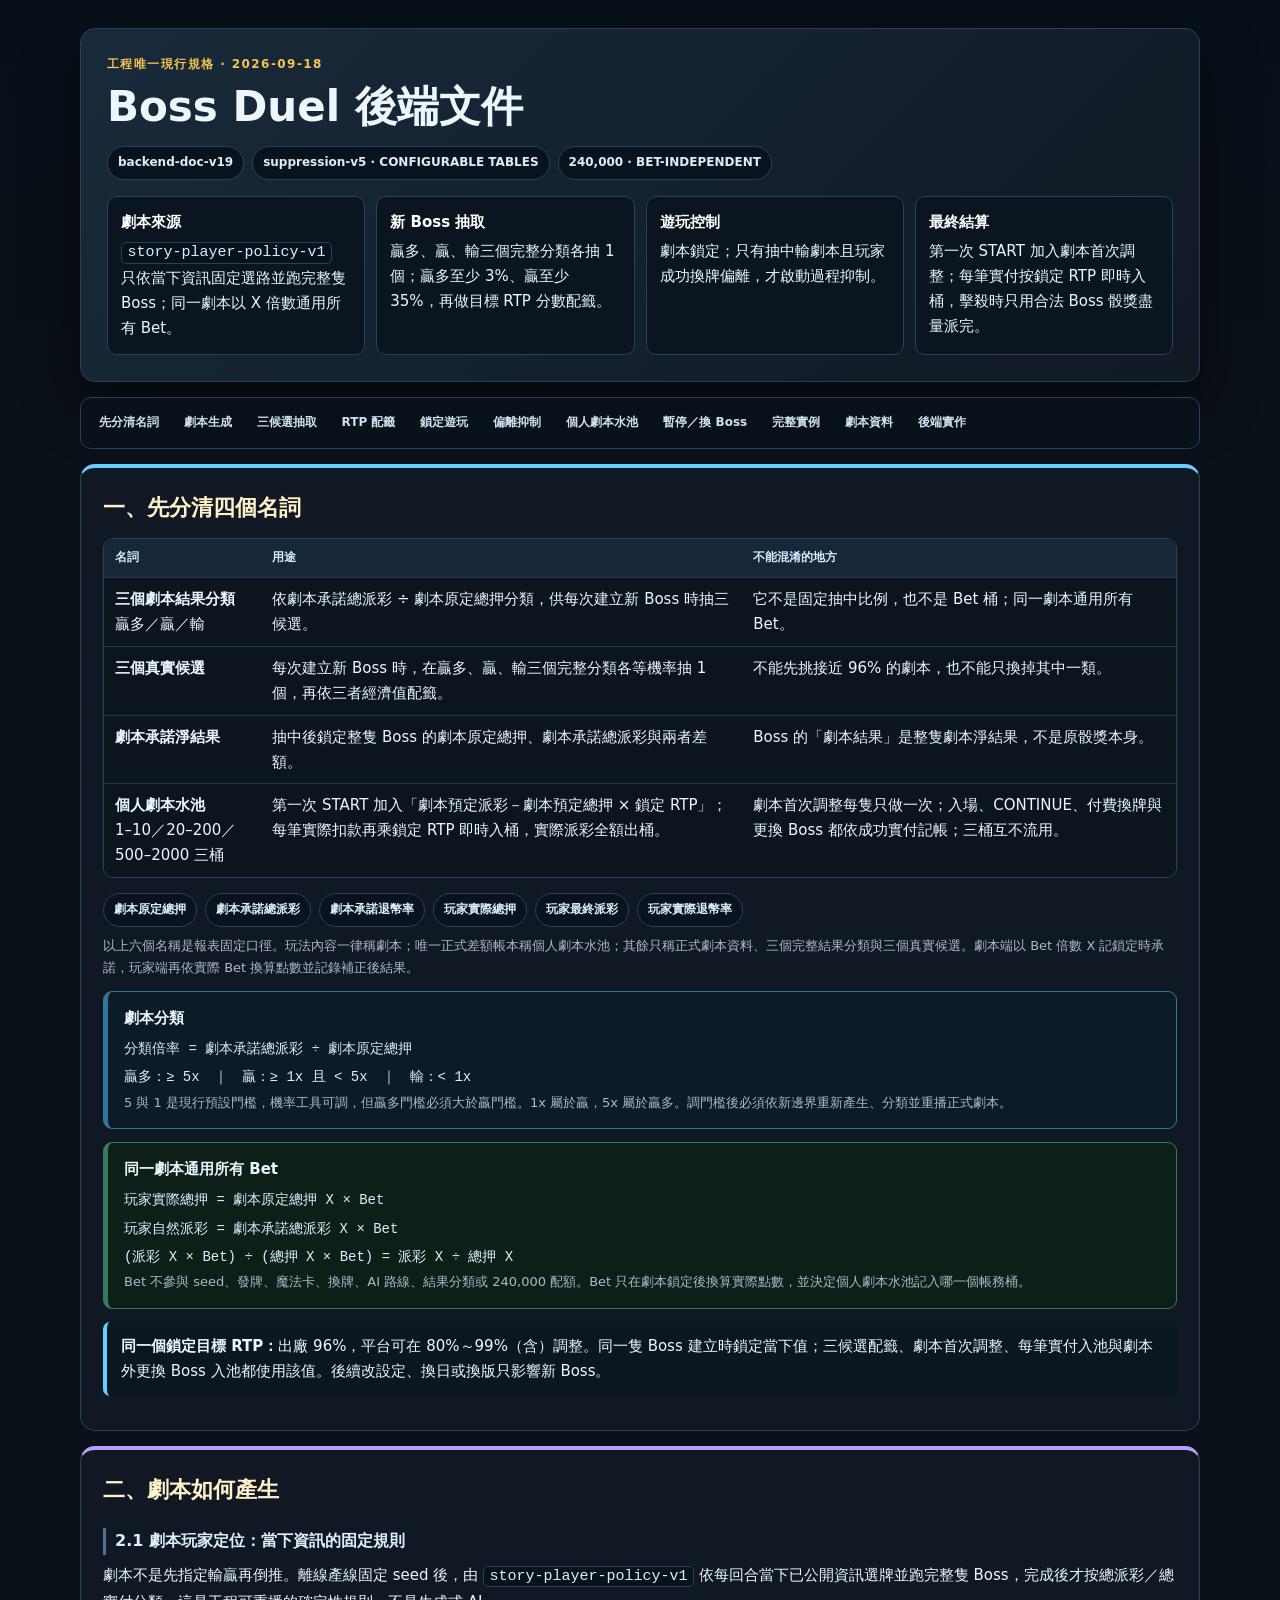
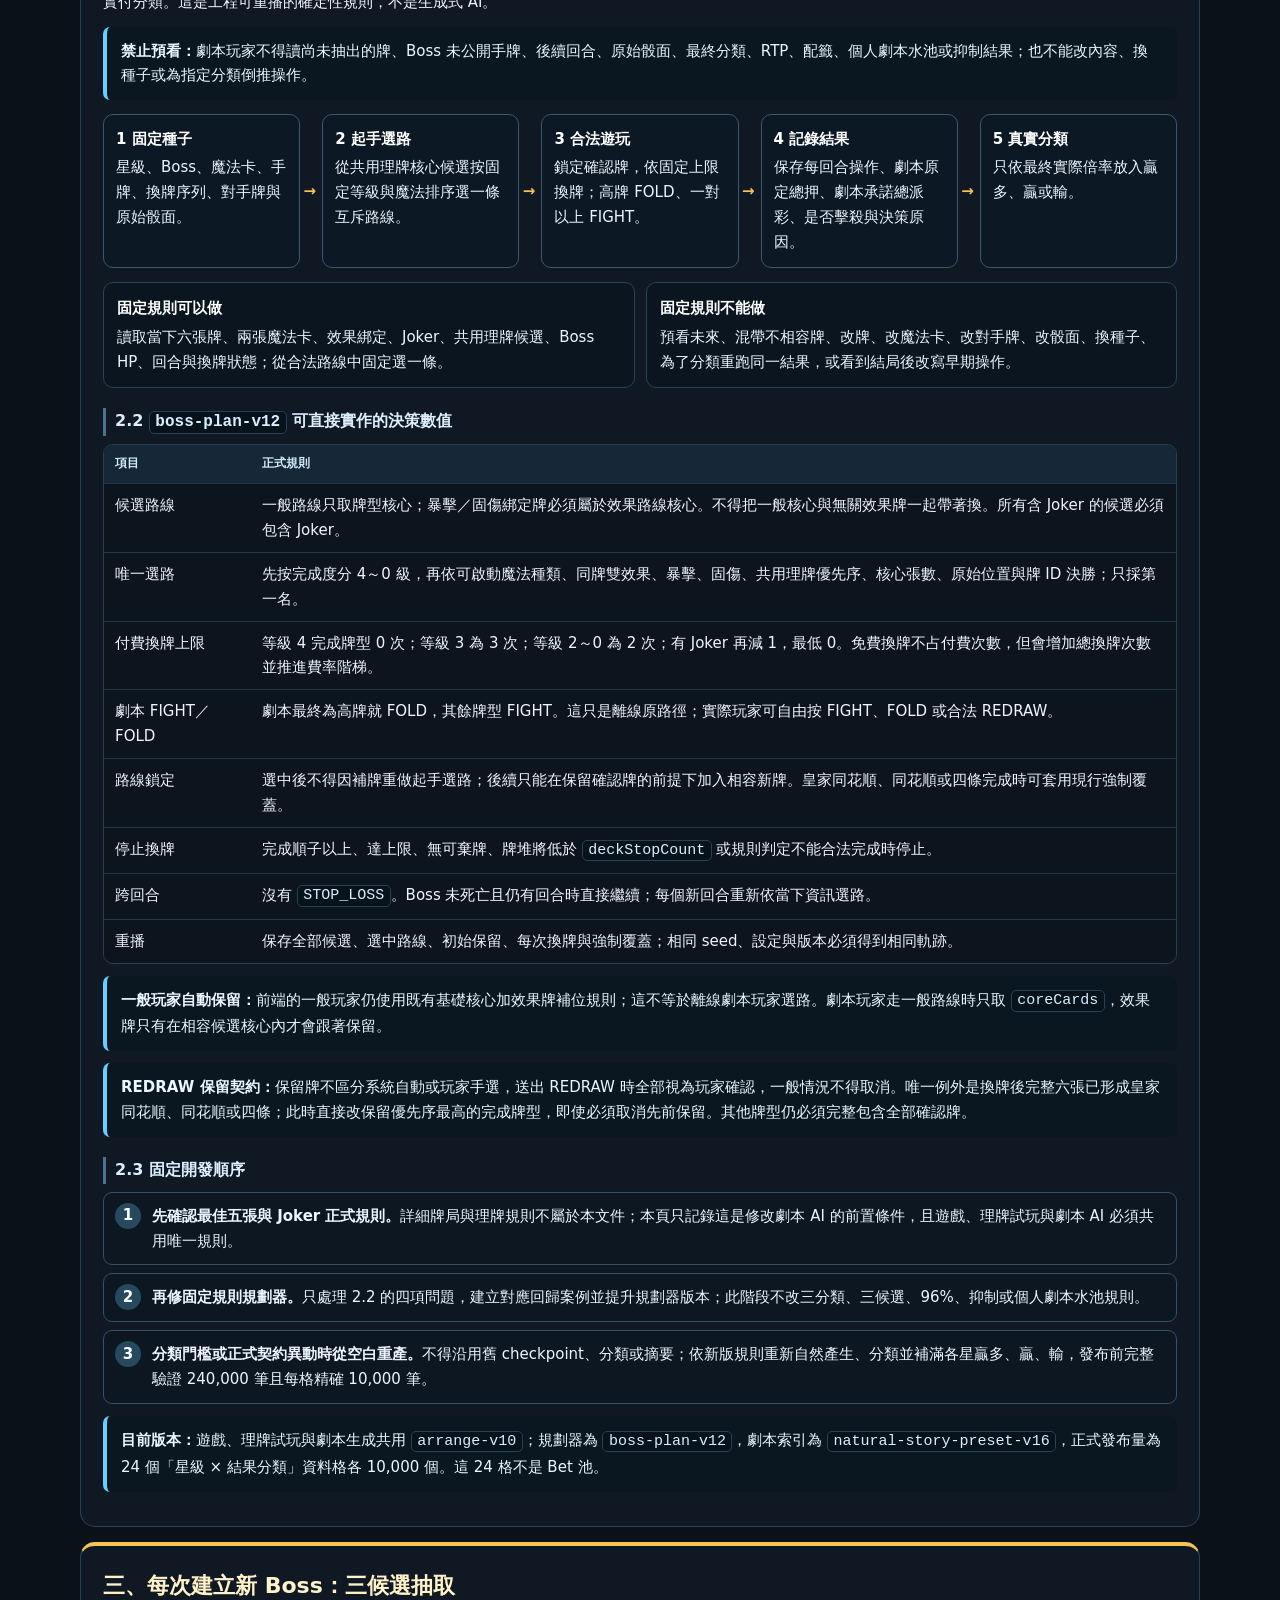
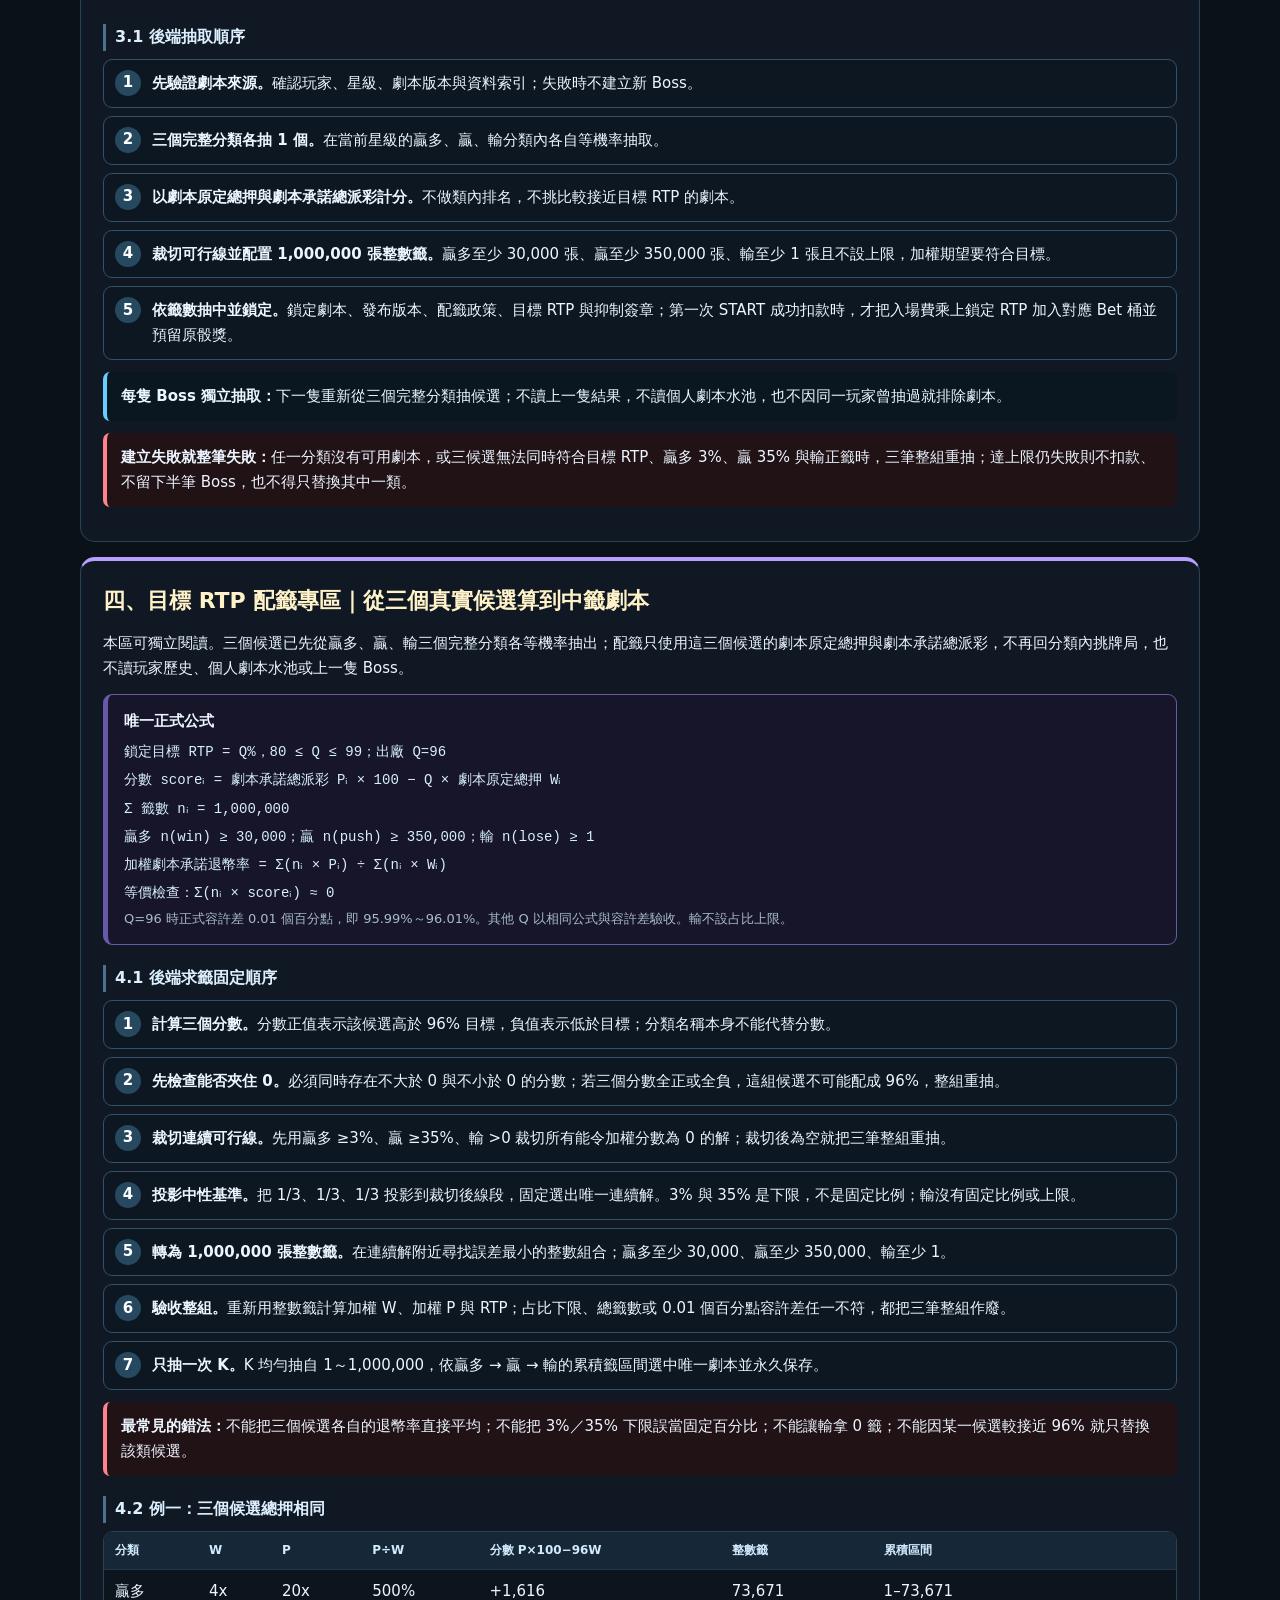
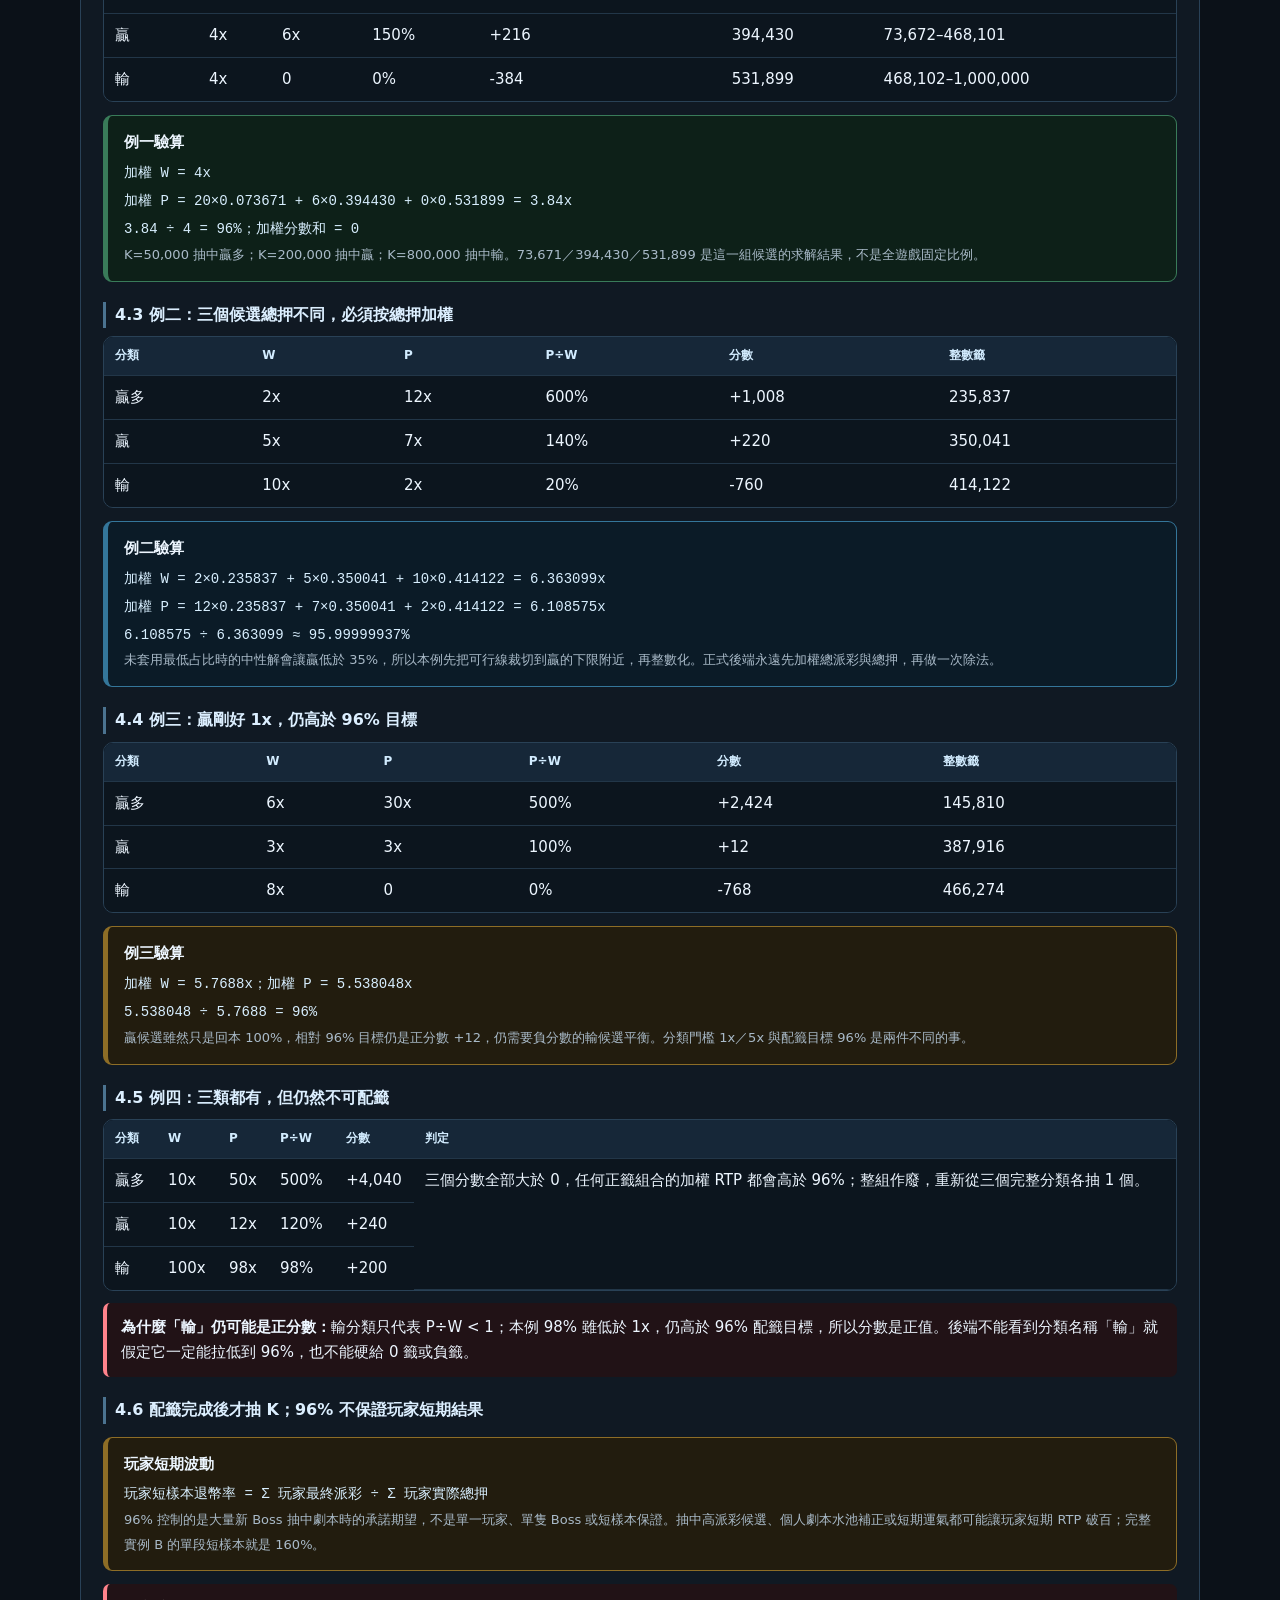
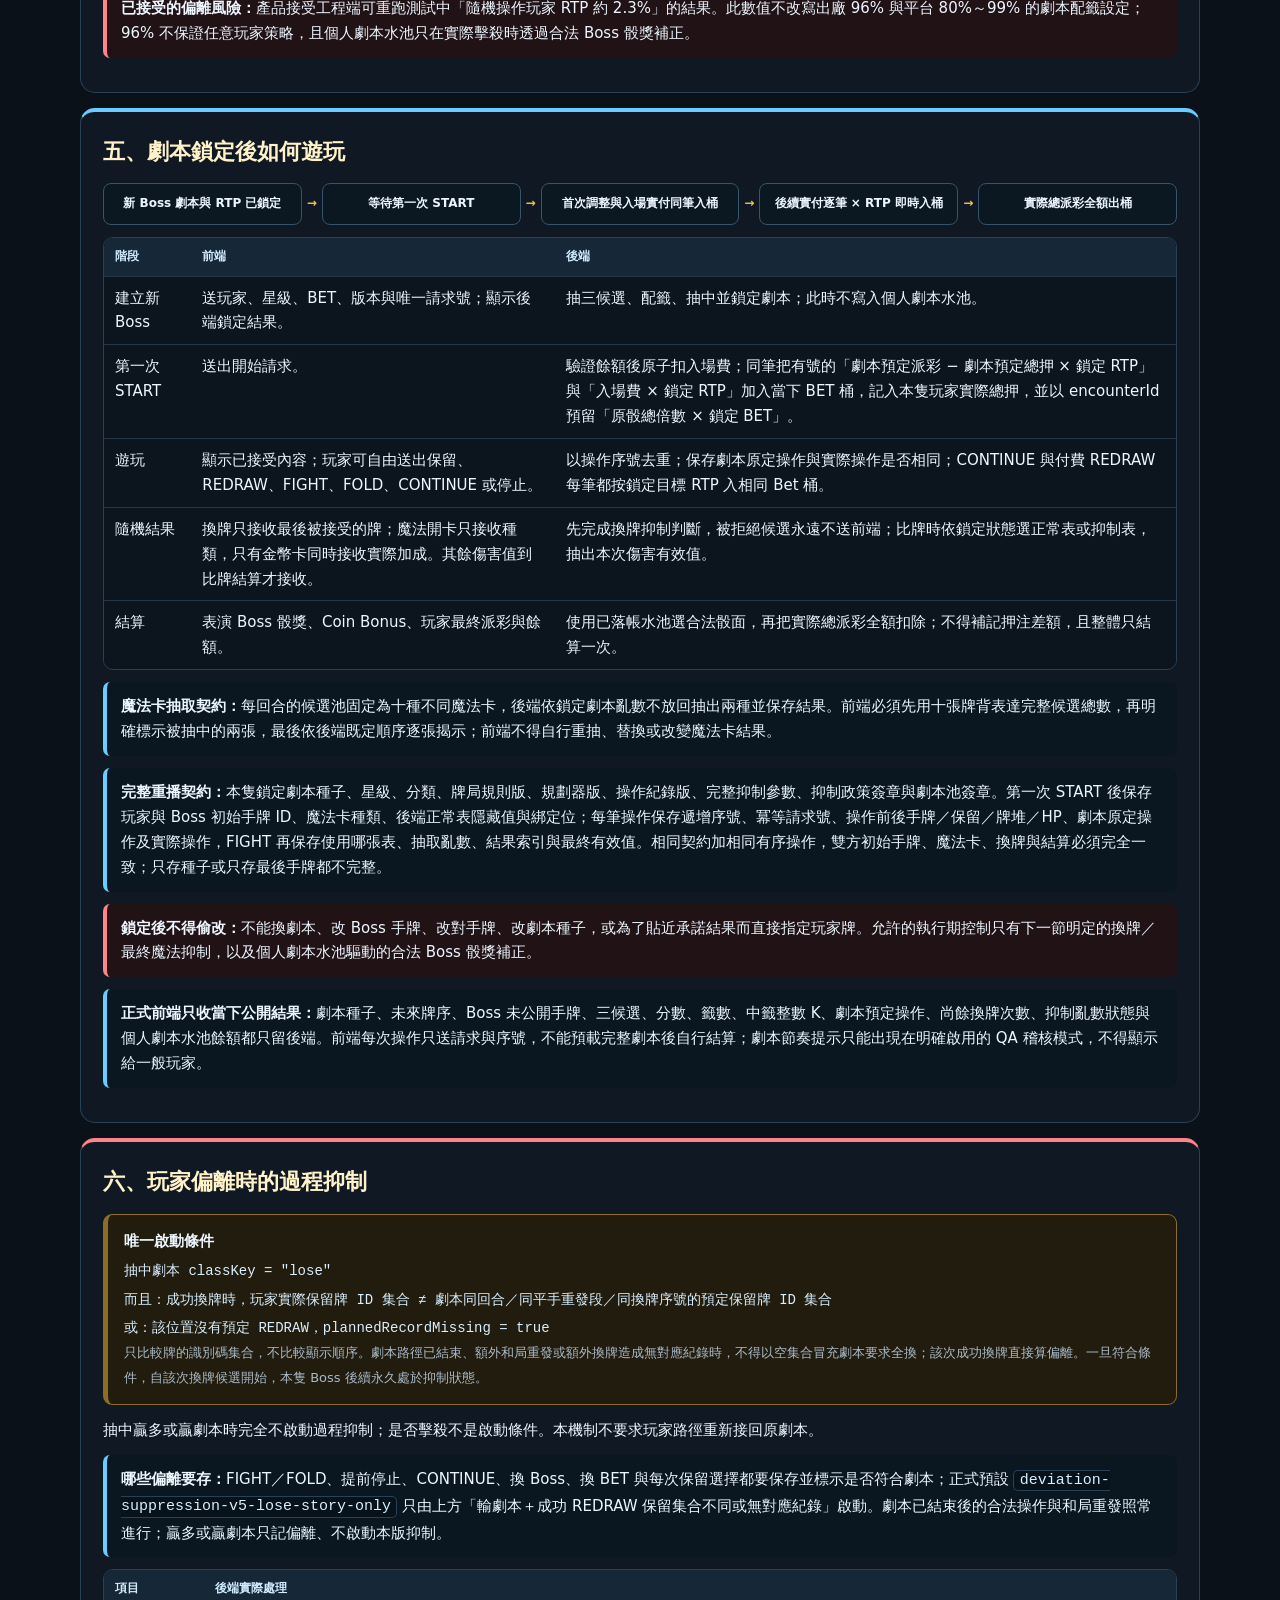
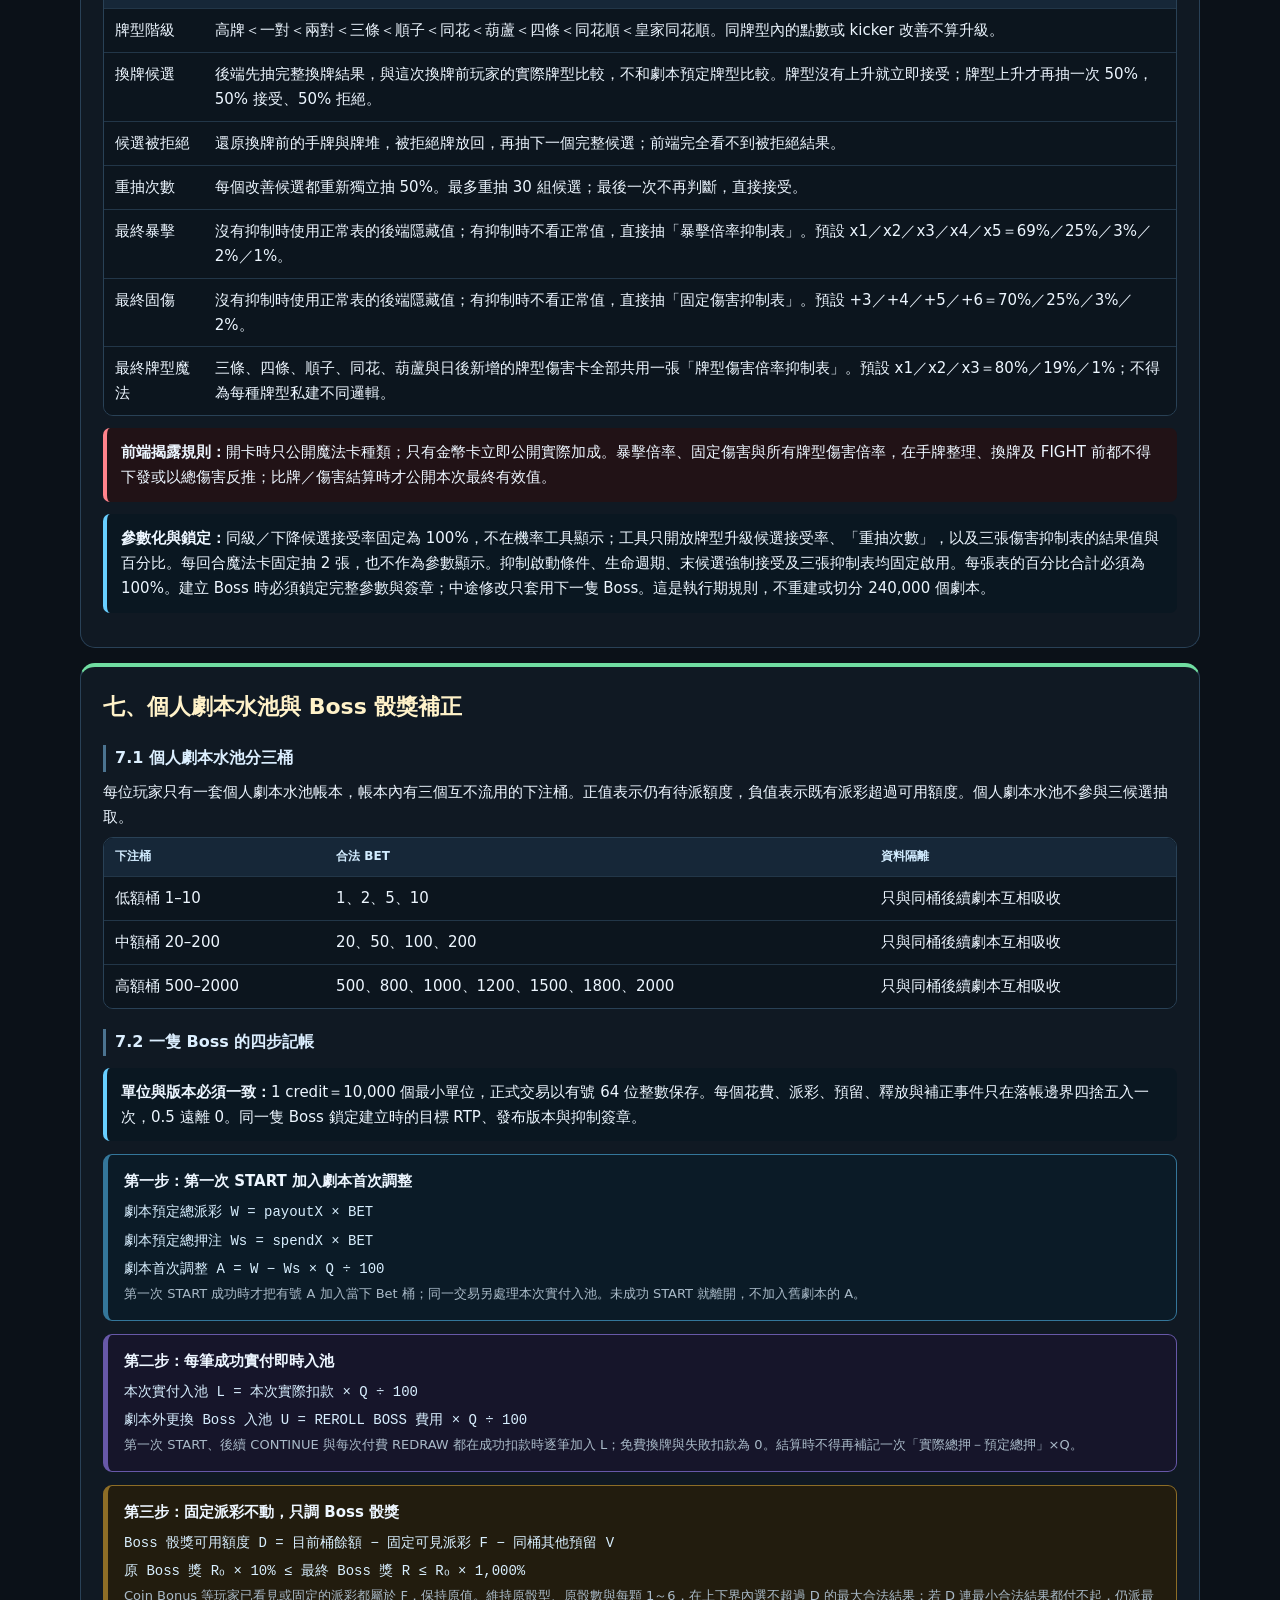
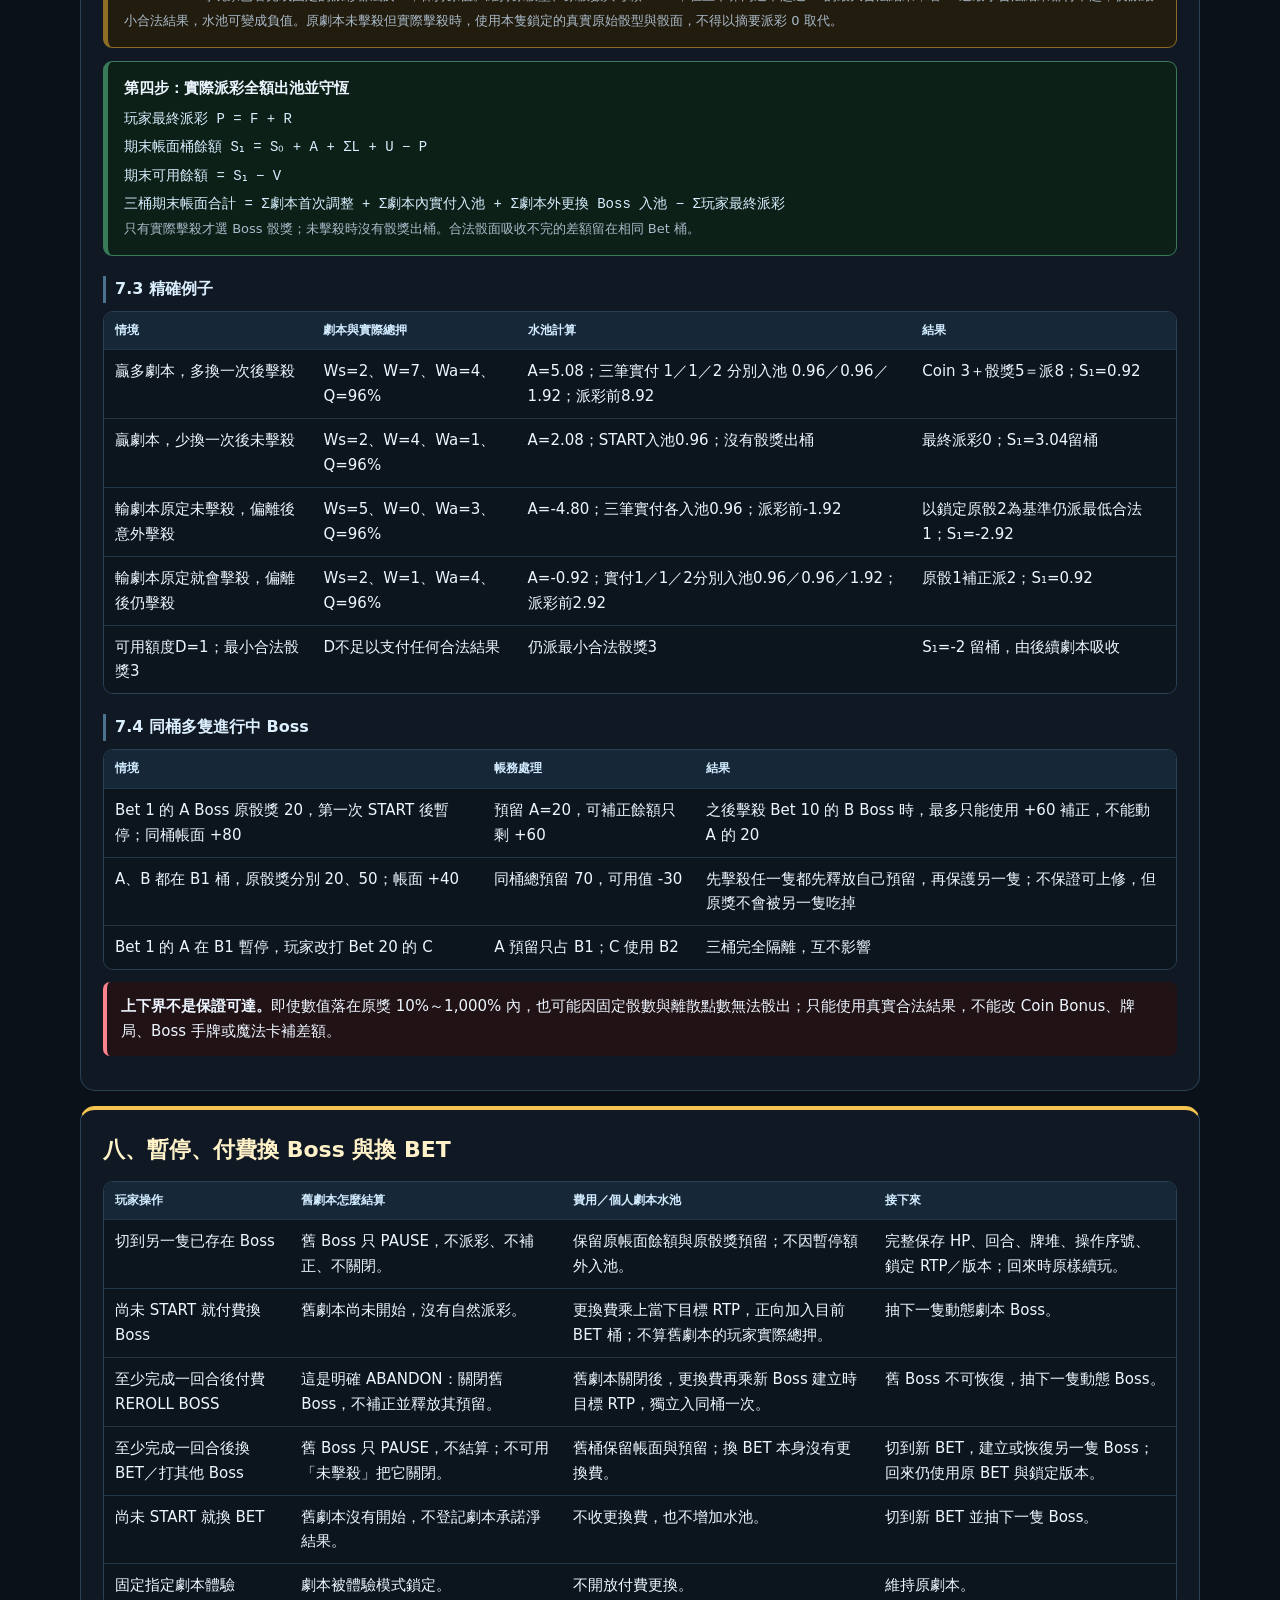
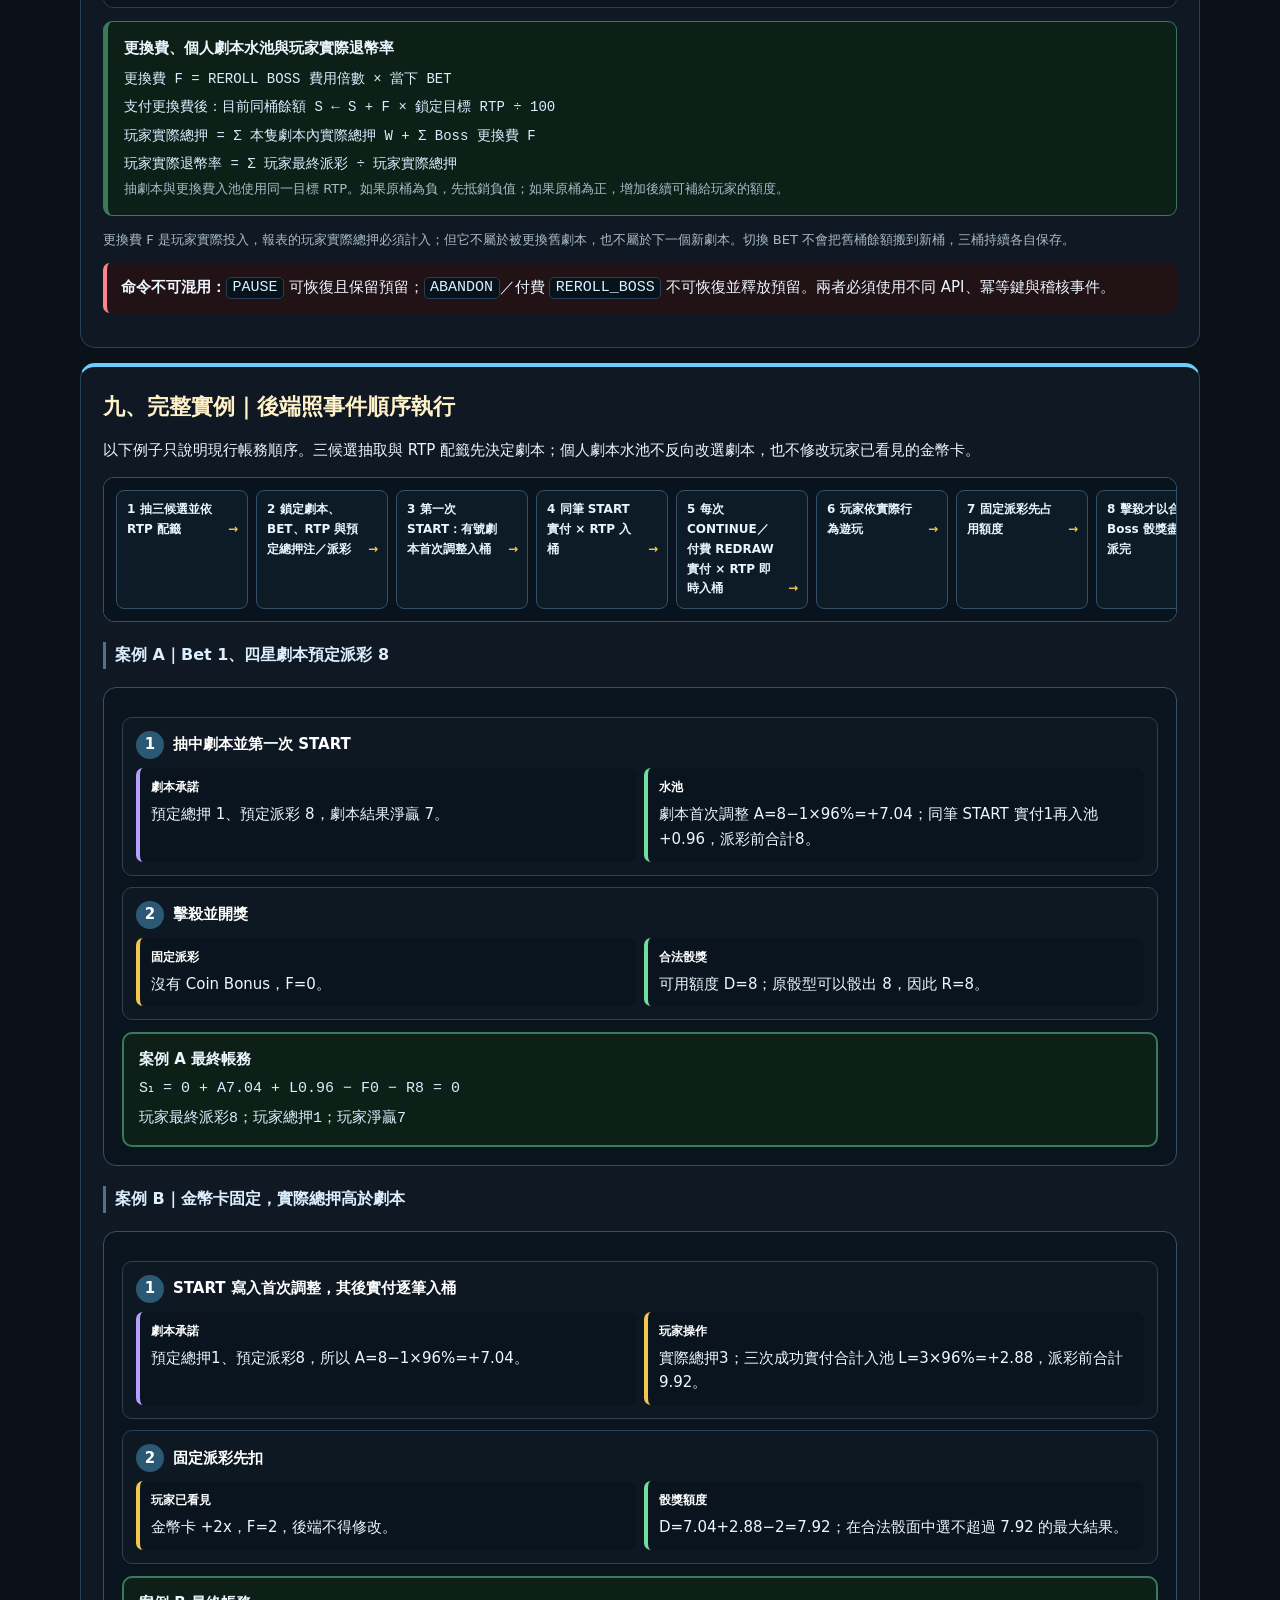
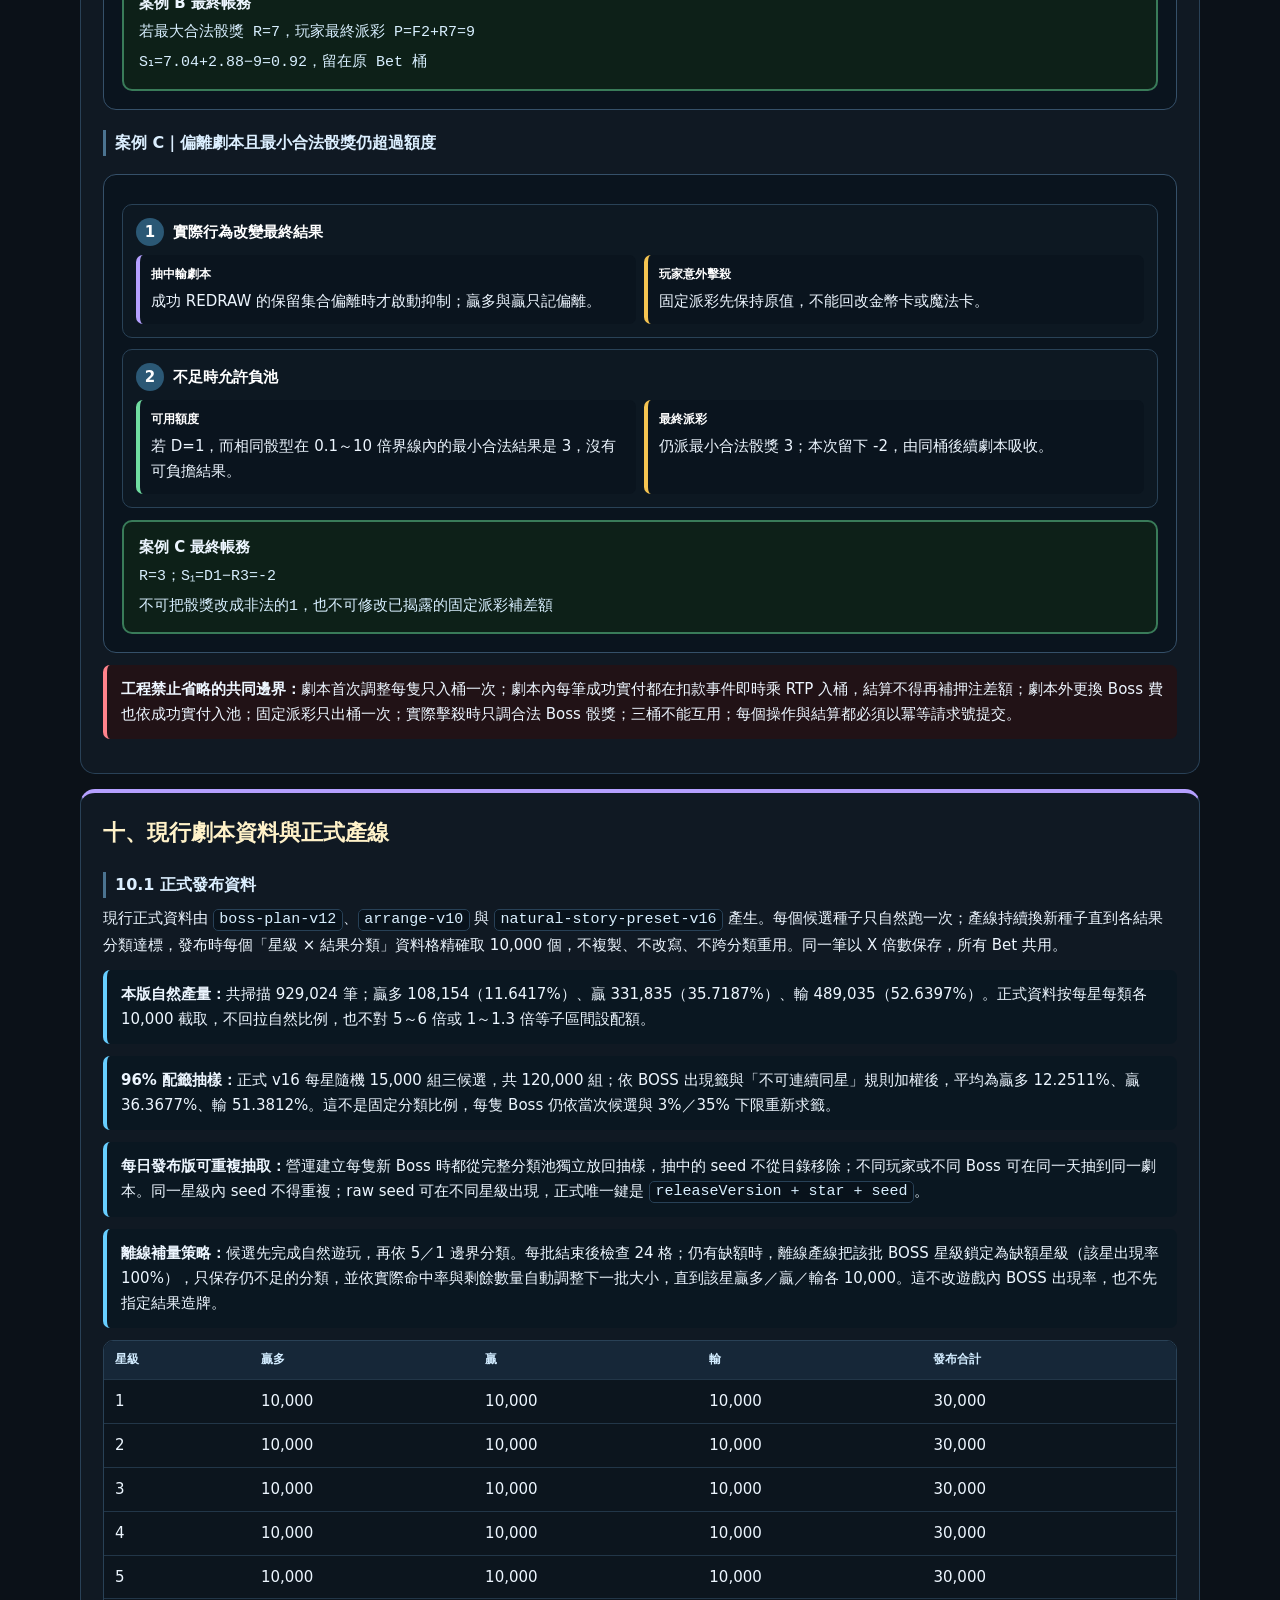
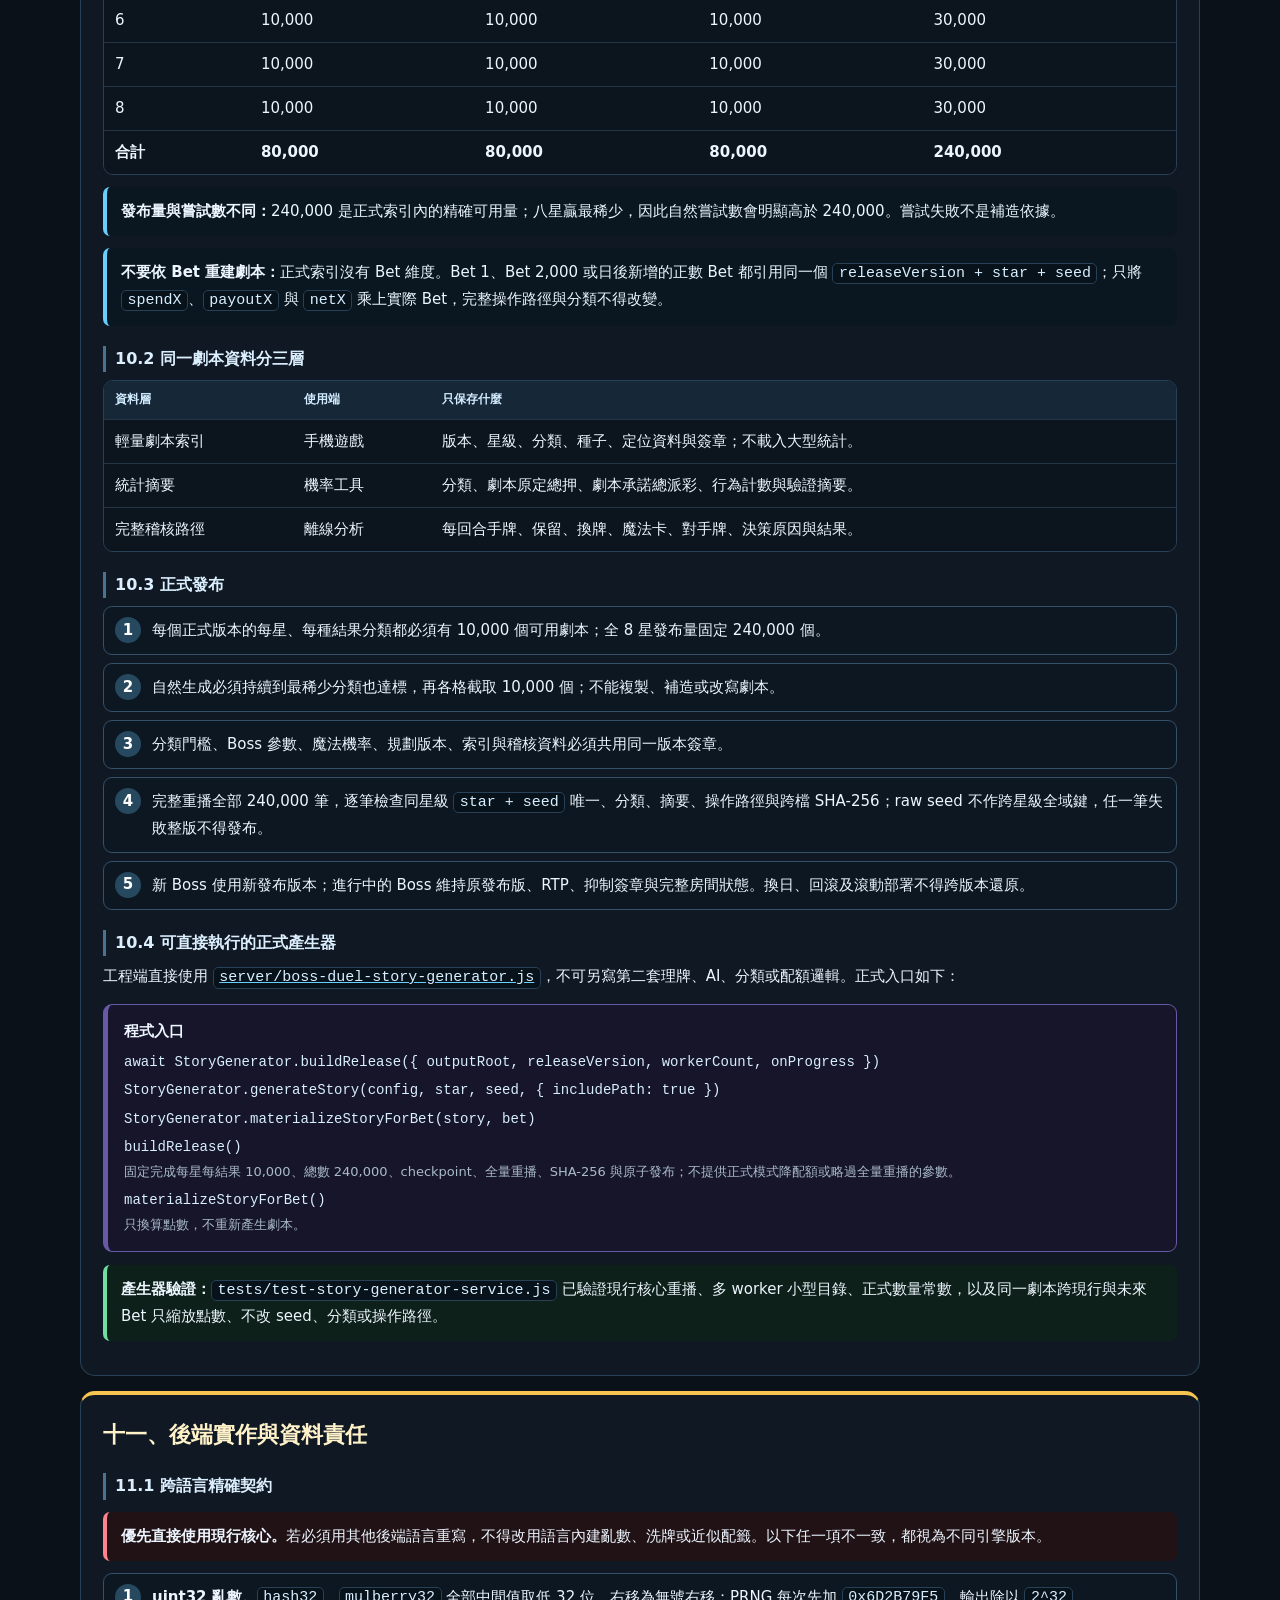
==== commit 8c3c984f: "更新劇本配籤與正式資料命名" ====
--- a/後端文件.html
+++ b/後端文件.html
@@ -17,12 +17,12 @@
 <body>
   <div class="shell">
     <header>
-      <p class="eyebrow">工程唯一現行規格 · 2026-09-17</p>
+      <p class="eyebrow">工程唯一現行規格 · 2026-09-18</p>
       <h1>Boss Duel 後端文件</h1>
-      <div class="badges"><span class="badge">backend-doc-v18</span><span class="badge">suppression-v5 · CONFIGURABLE TABLES</span><span class="badge">240,000 · BET-INDEPENDENT</span></div>
+      <div class="badges"><span class="badge">backend-doc-v19</span><span class="badge">suppression-v5 · CONFIGURABLE TABLES</span><span class="badge">240,000 · BET-INDEPENDENT</span></div>
       <div class="grid four" style="margin-top:16px">
         <div class="card"><strong>劇本來源</strong><code>story-player-policy-v1</code> 只依當下資訊固定選路並跑完整隻 Boss；同一劇本以 X 倍數通用所有 Bet。</div>
-        <div class="card"><strong>新 Boss 抽取</strong>贏多、贏、輸三個完整分類各抽 1 個，再做分數配籤。</div>
+        <div class="card"><strong>新 Boss 抽取</strong>贏多、贏、輸三個完整分類各抽 1 個；贏多至少 3%、贏至少 35%，再做目標 RTP 分數配籤。</div>
         <div class="card"><strong>遊玩控制</strong>劇本鎖定；只有抽中輸劇本且玩家成功換牌偏離，才啟動過程抑制。</div>
         <div class="card"><strong>最終結算</strong>第一次 START 加入劇本首次調整；每筆實付按鎖定 RTP 即時入桶，擊殺時只用合法 Boss 骰獎盡量派完。</div>
       </div>
@@ -90,27 +90,28 @@
         <div><strong>先驗證劇本來源。</strong>確認玩家、星級、劇本版本與資料索引；失敗時不建立新 Boss。</div>
         <div><strong>三個完整分類各抽 1 個。</strong>在當前星級的贏多、贏、輸分類內各自等機率抽取。</div>
         <div><strong>以劇本原定總押與劇本承諾總派彩計分。</strong>不做類內排名，不挑比較接近目標 RTP 的劇本。</div>
-        <div><strong>配置 1,000,000 張整數籤。</strong>三個候選都必須大於 0 籤，加權期望要符合目標。</div>
-        <div><strong>依籤數抽中並鎖定。</strong>鎖定劇本、發布版本、目標 RTP 與抑制簽章；第一次 START 成功扣款時，才把入場費乘上鎖定 RTP 加入對應 Bet 桶並預留原骰獎。</div>
+        <div><strong>裁切可行線並配置 1,000,000 張整數籤。</strong>贏多至少 30,000 張、贏至少 350,000 張、輸至少 1 張且不設上限，加權期望要符合目標。</div>
+        <div><strong>依籤數抽中並鎖定。</strong>鎖定劇本、發布版本、配籤政策、目標 RTP 與抑制簽章；第一次 START 成功扣款時，才把入場費乘上鎖定 RTP 加入對應 Bet 桶並預留原骰獎。</div>
       </div>
       <div class="note"><strong>每隻 Boss 獨立抽取：</strong>下一隻重新從三個完整分類抽候選；不讀上一隻結果，不讀個人劇本水池，也不因同一玩家曾抽過就排除劇本。</div>
-      <div class="warning"><strong>建立失敗就整筆失敗：</strong>任一分類沒有可用劇本，或三候選無法合法配籤時，不扣款、不留下半筆 Boss，也不得以零籤建立。</div>
+      <div class="warning"><strong>建立失敗就整筆失敗：</strong>任一分類沒有可用劇本，或三候選無法同時符合目標 RTP、贏多 3%、贏 35% 與輸正籤時，三筆整組重抽；達上限仍失敗則不扣款、不留下半筆 Boss，也不得只替換其中一類。</div>
     </section>
 
     <section id="tickets" class="violet">
       <h2>四、目標 RTP 配籤專區｜從三個真實候選算到中籤劇本</h2>
       <p>本區可獨立閱讀。三個候選已先從贏多、贏、輸三個完整分類各等機率抽出；配籤只使用這三個候選的劇本原定總押與劇本承諾總派彩，不再回分類內挑牌局，也不讀玩家歷史、個人劇本水池或上一隻 Boss。</p>
-      <div class="formula violetbox"><strong>唯一正式公式</strong><code>鎖定目標 RTP = Q%，80 ≤ Q ≤ 99；出廠 Q=96</code><code>分數 scoreᵢ = 劇本承諾總派彩 Pᵢ × 100 − Q × 劇本原定總押 Wᵢ</code><code>Σ 籤數 nᵢ = 1,000,000；三個 nᵢ 都必須 ≥ 1</code><code>加權劇本承諾退幣率 = Σ(nᵢ × Pᵢ) ÷ Σ(nᵢ × Wᵢ)</code><code>等價檢查：Σ(nᵢ × scoreᵢ) ≈ 0</code><span class="small">Q=96 時正式容許差 0.01 個百分點，即 95.99%～96.01%。其他 Q 以相同公式與容許差驗收。</span></div>
+      <div class="formula violetbox"><strong>唯一正式公式</strong><code>鎖定目標 RTP = Q%，80 ≤ Q ≤ 99；出廠 Q=96</code><code>分數 scoreᵢ = 劇本承諾總派彩 Pᵢ × 100 − Q × 劇本原定總押 Wᵢ</code><code>Σ 籤數 nᵢ = 1,000,000</code><code>贏多 n(win) ≥ 30,000；贏 n(push) ≥ 350,000；輸 n(lose) ≥ 1</code><code>加權劇本承諾退幣率 = Σ(nᵢ × Pᵢ) ÷ Σ(nᵢ × Wᵢ)</code><code>等價檢查：Σ(nᵢ × scoreᵢ) ≈ 0</code><span class="small">Q=96 時正式容許差 0.01 個百分點，即 95.99%～96.01%。其他 Q 以相同公式與容許差驗收。輸不設占比上限。</span></div>
       <h3>4.1 後端求籤固定順序</h3>
       <div class="steps">
         <div><strong>計算三個分數。</strong>分數正值表示該候選高於 96% 目標，負值表示低於目標；分類名稱本身不能代替分數。</div>
         <div><strong>先檢查能否夾住 0。</strong>必須同時存在不大於 0 與不小於 0 的分數；若三個分數全正或全負，這組候選不可能配成 96%，整組重抽。</div>
-        <div><strong>求連續機率解。</strong>在所有能令加權分數為 0 的三候選機率中，選擇最接近中性基準 1/3、1/3、1/3 的解；這只是在多個可行解間固定選法，不是指定分類比例。</div>
-        <div><strong>轉為 1,000,000 張整數籤。</strong>在連續解附近尋找誤差最小的整數組合；三個候選都必須至少 1 籤。</div>
-        <div><strong>驗收整組。</strong>重新用整數籤計算加權 W、加權 P 與 RTP；零籤、總籤數錯誤或誤差超過 0.01 個百分點都整組作廢。</div>
+        <div><strong>裁切連續可行線。</strong>先用贏多 ≥3%、贏 ≥35%、輸 &gt;0 裁切所有能令加權分數為 0 的解；裁切後為空就把三筆整組重抽。</div>
+        <div><strong>投影中性基準。</strong>把 1/3、1/3、1/3 投影到裁切後線段，固定選出唯一連續解。3% 與 35% 是下限，不是固定比例；輸沒有固定比例或上限。</div>
+        <div><strong>轉為 1,000,000 張整數籤。</strong>在連續解附近尋找誤差最小的整數組合；贏多至少 30,000、贏至少 350,000、輸至少 1。</div>
+        <div><strong>驗收整組。</strong>重新用整數籤計算加權 W、加權 P 與 RTP；占比下限、總籤數或 0.01 個百分點容許差任一不符，都把三筆整組作廢。</div>
         <div><strong>只抽一次 K。</strong>K 均勻抽自 1～1,000,000，依贏多 → 贏 → 輸的累積籤區間選中唯一劇本並永久保存。</div>
       </div>
-      <div class="warning"><strong>最常見的錯法：</strong>不能把三個候選各自的退幣率直接平均；不能先指定贏多／贏／輸固定百分比；不能讓其中一類拿 0 籤；不能因某一候選較接近 96% 就替換原先等機率抽出的候選。</div>
+      <div class="warning"><strong>最常見的錯法：</strong>不能把三個候選各自的退幣率直接平均；不能把 3%／35% 下限誤當固定百分比；不能讓輸拿 0 籤；不能因某一候選較接近 96% 就只替換該類候選。</div>
 
       <h3>4.2 例一：三個候選總押相同</h3>
       <div class="table-wrap"><table class="tight"><thead><tr><th>分類</th><th>W</th><th>P</th><th>P÷W</th><th>分數 P×100−96W</th><th>整數籤</th><th>累積區間</th></tr></thead><tbody>
@@ -122,11 +123,11 @@
 
       <h3>4.3 例二：三個候選總押不同，必須按總押加權</h3>
       <div class="table-wrap"><table class="tight"><thead><tr><th>分類</th><th>W</th><th>P</th><th>P÷W</th><th>分數</th><th>整數籤</th></tr></thead><tbody>
-        <tr><td>贏多</td><td>2x</td><td>12x</td><td>600%</td><td>+1,008</td><td>248,628</td></tr>
-        <tr><td>贏</td><td>5x</td><td>7x</td><td>140%</td><td>+220</td><td>326,965</td></tr>
-        <tr><td>輸</td><td>10x</td><td>2x</td><td>20%</td><td>-760</td><td>424,407</td></tr>
-      </tbody></table></div>
-      <div class="formula bluebox"><strong>例二驗算</strong><code>加權 W = 2×0.248628 + 5×0.326965 + 10×0.424407 = 6.376151x</code><code>加權 P = 12×0.248628 + 7×0.326965 + 2×0.424407 = 6.121105x</code><code>6.121105 ÷ 6.376151 ≈ 96%</code><span class="small">錯誤算法是直接平均 600%、140%、20%，會得到 253.3333%；這完全忽略三個劇本的總押不同。正式後端永遠先加權總派彩與總押，再做一次除法。</span></div>
+        <tr><td>贏多</td><td>2x</td><td>12x</td><td>600%</td><td>+1,008</td><td>235,837</td></tr>
+        <tr><td>贏</td><td>5x</td><td>7x</td><td>140%</td><td>+220</td><td>350,041</td></tr>
+        <tr><td>輸</td><td>10x</td><td>2x</td><td>20%</td><td>-760</td><td>414,122</td></tr>
+      </tbody></table></div>
+      <div class="formula bluebox"><strong>例二驗算</strong><code>加權 W = 2×0.235837 + 5×0.350041 + 10×0.414122 = 6.363099x</code><code>加權 P = 12×0.235837 + 7×0.350041 + 2×0.414122 = 6.108575x</code><code>6.108575 ÷ 6.363099 ≈ 95.99999937%</code><span class="small">未套用最低占比時的中性解會讓贏低於 35%，所以本例先把可行線裁切到贏的下限附近，再整數化。正式後端永遠先加權總派彩與總押，再做一次除法。</span></div>
 
       <h3>4.4 例三：贏剛好 1x，仍高於 96% 目標</h3>
       <div class="table-wrap"><table class="tight"><thead><tr><th>分類</th><th>W</th><th>P</th><th>P÷W</th><th>分數</th><th>整數籤</th></tr></thead><tbody>
@@ -278,8 +279,8 @@
       <h3>10.1 正式發布資料</h3>
       <p>現行正式資料由 <code>boss-plan-v12</code>、<code>arrange-v10</code> 與 <code>natural-story-preset-v16</code> 產生。每個候選種子只自然跑一次；產線持續換新種子直到各結果分類達標，發布時每個「星級 × 結果分類」資料格精確取 10,000 個，不複製、不改寫、不跨分類重用。同一筆以 X 倍數保存，所有 Bet 共用。</p>
       <div class="note"><strong>本版自然產量：</strong>共掃描 929,024 筆；贏多 108,154（11.6417%）、贏 331,835（35.7187%）、輸 489,035（52.6397%）。正式資料按每星每類各 10,000 截取，不回拉自然比例，也不對 5～6 倍或 1～1.3 倍等子區間設配額。</div>
-      <div class="note"><strong>96% 配籤抽樣：</strong>正式 v16 每星隨機 15,000 組三候選，共 120,000 組；依 BOSS 出現籤加權後平均為贏多 11.8979%、贏 27.5565%、輸 60.5456%。這不是固定分類比例，每隻 Boss 仍依當次候選重新求籤。</div>
-      <div class="note"><strong>每日發布版可重複抽取：</strong>營運建立每隻新 Boss 時都從完整分類池獨立放回抽樣，抽中的 seed 不從目錄移除；不同玩家或不同 Boss 可在同一天抽到同一劇本。seed 唯一性只要求同一份 240,000 筆發布索引內不重複。</div>
+      <div class="note"><strong>96% 配籤抽樣：</strong>正式 v16 每星隨機 15,000 組三候選，共 120,000 組；依 BOSS 出現籤與「不可連續同星」規則加權後，平均為贏多 12.2511%、贏 36.3677%、輸 51.3812%。這不是固定分類比例，每隻 Boss 仍依當次候選與 3%／35% 下限重新求籤。</div>
+      <div class="note"><strong>每日發布版可重複抽取：</strong>營運建立每隻新 Boss 時都從完整分類池獨立放回抽樣，抽中的 seed 不從目錄移除；不同玩家或不同 Boss 可在同一天抽到同一劇本。同一星級內 seed 不得重複；raw seed 可在不同星級出現，正式唯一鍵是 <code>releaseVersion + star + seed</code>。</div>
       <div class="note"><strong>離線補量策略：</strong>候選先完成自然遊玩，再依 5／1 邊界分類。每批結束後檢查 24 格；仍有缺額時，離線產線把該批 BOSS 星級鎖定為缺額星級（該星出現率 100%），只保存仍不足的分類，並依實際命中率與剩餘數量自動調整下一批大小，直到該星贏多／贏／輸各 10,000。這不改遊戲內 BOSS 出現率，也不先指定結果造牌。</div>
       <div class="table-wrap"><table class="tight"><thead><tr><th>星級</th><th>贏多</th><th>贏</th><th>輸</th><th>發布合計</th></tr></thead><tbody>
         <tr><td>1</td><td>10,000</td><td>10,000</td><td>10,000</td><td>30,000</td></tr><tr><td>2</td><td>10,000</td><td>10,000</td><td>10,000</td><td>30,000</td></tr><tr><td>3</td><td>10,000</td><td>10,000</td><td>10,000</td><td>30,000</td></tr><tr><td>4</td><td>10,000</td><td>10,000</td><td>10,000</td><td>30,000</td></tr><tr><td>5</td><td>10,000</td><td>10,000</td><td>10,000</td><td>30,000</td></tr><tr><td>6</td><td>10,000</td><td>10,000</td><td>10,000</td><td>30,000</td></tr><tr><td>7</td><td>10,000</td><td>10,000</td><td>10,000</td><td>30,000</td></tr><tr><td>8</td><td>10,000</td><td>10,000</td><td>10,000</td><td>30,000</td></tr><tr><td><strong>合計</strong></td><td><strong>80,000</strong></td><td><strong>80,000</strong></td><td><strong>80,000</strong></td><td><strong>240,000</strong></td></tr>
@@ -293,7 +294,7 @@
         <div>每個正式版本的每星、每種結果分類都必須有 10,000 個可用劇本；全 8 星發布量固定 240,000 個。</div>
         <div>自然生成必須持續到最稀少分類也達標，再各格截取 10,000 個；不能複製、補造或改寫劇本。</div>
         <div>分類門檻、Boss 參數、魔法機率、規劃版本、索引與稽核資料必須共用同一版本簽章。</div>
-        <div>完整重播全部 240,000 筆，逐筆檢查 seed 唯一、分類、摘要、操作路徑與跨檔 SHA-256；任一筆失敗整版不得發布。</div>
+        <div>完整重播全部 240,000 筆，逐筆檢查同星級 <code>star + seed</code> 唯一、分類、摘要、操作路徑與跨檔 SHA-256；raw seed 不作跨星級全域鍵，任一筆失敗整版不得發布。</div>
         <div>新 Boss 使用新發布版本；進行中的 Boss 維持原發布版、RTP、抑制簽章與完整房間狀態。換日、回滾及滾動部署不得跨版本還原。</div>
       </div>
       <h3>10.4 可直接執行的正式產生器</h3>
@@ -310,12 +311,12 @@
         <div><strong>uint32 亂數。</strong><code>hash32</code>、<code>mulberry32</code> 全部中間值取低 32 位，右移為無號右移；PRNG 每次先加 <code>0x6D2B79F5</code>，輸出除以 <code>2^32</code>。</div>
         <div><strong>固定呼叫順序。</strong>Fisher–Yates 由尾到頭，每一步只取一次亂數，交換 <code>floor(random×(index+1))</code>；發牌、魔法、綁定位、爛高牌重抽、和局重發與骰獎順序不得調換。</div>
         <div><strong>排序決勝。</strong>牌型先比 rank 再逐項比 tiebreak；骰獎依 total、normalSum、multiplierSum 遞增；完全相同保留先產生者，排序必須穩定。</div>
-        <div><strong>中性連續解。</strong>列出可行線與單純形的全部端點，取距離最遠端點對，把 (1/3,1/3,1/3) 投影到線段；相同距離沿用端點產生順序。</div>
-        <div><strong>1,000,000 整數籤。</strong>第一候選掃描連續解四捨五入值 ±96；第二候選由分數式求中心後掃 -3..+3；第三候選取餘數。先比 RTP 絕對誤差，再比與連續解平方距離，仍同分保留先掃到者；任一籤 ≤0 整組重抽。</div>
-      </div>
-      <div class="formula violetbox"><strong>固定測試向量</strong><code>hash32(20260824,12345,7098) = 553687176</code><code>mulberry32(0x12345678) 前五個 uint32 = 455919406, 4042750857, 4036713555, 1004527575, 3885174651</code><code>7 星 stateIndex=2 固定骰例 = 普通 [1,3,4,5]、倍數 [2,2,5]、總獎 117</code><code>文件固定三候選例 = 95,106／403,725／501,169 籤</code><span class="small">固定向量通過後，仍須把同一發布版 240,000 筆 seed、分類、摘要、操作路徑與跨檔簽章全部對拍；不能只抽樣。</span></div>
+        <div><strong>下限連續解。</strong>列出可行線與單純形的全部端點，取距離最遠端點對，再以贏多 ≥3%、贏 ≥35%、輸 &gt;0 裁切線段；裁切後為空就整組重抽。把 (1/3,1/3,1/3) 投影到裁切後線段；相同距離沿用端點產生順序。</div>
+        <div><strong>1,000,000 整數籤。</strong>第一候選掃描連續解四捨五入值 ±96；第二候選由分數式求中心後掃 -3..+3；第三候選取餘數。先比 RTP 絕對誤差，再比與連續解平方距離，仍同分保留先掃到者；贏多少於 30,000、贏少於 350,000 或輸少於 1 時整組重抽。</div>
+      </div>
+      <div class="formula violetbox"><strong>固定測試向量</strong><code>hash32(20260824,12345,7098) = 553687176</code><code>mulberry32(0x12345678) 前五個 uint32 = 455919406, 4042750857, 4036713555, 1004527575, 3885174651</code><code>7 星 stateIndex=2 固定骰例 = 普通 [1,3,4,5]、倍數 [2,2,5]、總獎 117</code><code>文件固定三候選例 = 95,106／403,725／501,169 籤</code><span class="small">固定三候選例原本就符合兩個最低占比，所以籤數不變。固定向量通過後，仍須把同一發布版 240,000 筆 seed、分類、摘要、操作路徑與跨檔 SHA-256 全部對拍。</span></div>
       <div class="table-wrap"><table><thead><tr><th>交易／資料</th><th>後端必存內容</th><th>失敗時</th></tr></thead><tbody>
-        <tr><td>新 Boss 鎖定</td><td>玩家、BET、星級、劇本版本、鎖定目標 RTP、三候選 ID、分數、籤數、理論誤差、中籤整數 K、抽中劇本與唯一請求號。</td><td>版本錯誤或無法配籤時不得留下半筆鎖定。</td></tr>
+        <tr><td>新 Boss 鎖定</td><td>玩家、BET、星級、劇本版本、配籤政策版本、最低占比快照、鎖定目標 RTP、三候選 ID、分數、籤數、理論誤差、中籤整數 K、抽中劇本與唯一請求號。</td><td>版本錯誤或無法配籤時不得留下半筆鎖定。</td></tr>
         <tr><td>第一次 START</td><td>鎖定劇本 ID、START 請求號、實際扣款、鎖定 BET／RTP、劇本預定總押注、劇本預定派彩、有號劇本首次調整、實付入池額、開始前後同桶水池，以及 encounterId 對應的原骰獎預留。</td><td>扣款、劇本首次調整、實付入池、玩家實際總押與預留必須原子完成；失敗時劇本維持未開始。</td></tr>
         <tr><td>CONTINUE／付費 REDRAW</td><td>操作序號、唯一請求號、實際扣款、鎖定 RTP、實付入池額、入池前後餘額；REDRAW 另存同回合／同平手重發段／同換牌序號的預定與實際保留牌 ID、完整抑制簽章、候選序列與接受結果。</td><td>重送同一序號只回傳第一次結果；不能重複扣款、重複入池、重新抽值或前進節點。</td></tr>
         <tr><td>付費換 Boss</td><td>更換請求號、舊 Boss 狀態、舊劇本結算、更換費扣款與入桶、新 Boss 鎖定。</td><td>五項必須同一交易完成；重送只回第一次結果，任一步失敗就全部回滾。</td></tr>
@@ -338,7 +339,7 @@
       </tbody></table></div>
       <div class="pass"><strong>Excel 交付方式：</strong>Excel 與預覽不常駐 Git；需要交付時才由現行 240,000 筆索引產生總覽與 1～8 星共 9 分頁，每星 30,000 局、三分類各 10,000，避免重複資料占用專案容量。</div>
       <p class="small">英文檔名、欄位名與版本字串只作程式識別；所有對外內容一律稱「劇本」，差額帳本一律稱「個人劇本水池」。</p>
-      <div class="note"><strong>版本一致：</strong>種子檔只保存 24 個完整結果資料格，不保存預組候選群組。現行每次建立新 Boss 永遠從三個完整結果分類各抽 1 個；遊戲、機率工具、Excel、操作重播與完整稽核必須共同使用 <code>natural-story-preset-v16</code> 與 suppression-v5 執行期簽章。</div>
+      <div class="note"><strong>版本一致：</strong>種子檔只保存 24 個完整結果資料格，不保存預組候選群組。現行每次建立新 Boss 永遠從三個完整結果分類各抽 1 個；遊戲、機率工具、操作重播與完整稽核必須共同使用 <code>natural-story-preset-v16</code>、<code>full-class-uniform-score-ticket-win35-big3-v3</code> 與 suppression-v5 執行期簽章。</div>
     </section>
 
     <footer>本頁是工程現行規格；《Boss Duel 劇本池數學模型.md》與《Boss Duel 交接.md》必須同步。未實際驗證的項目不得宣稱通過。</footer>
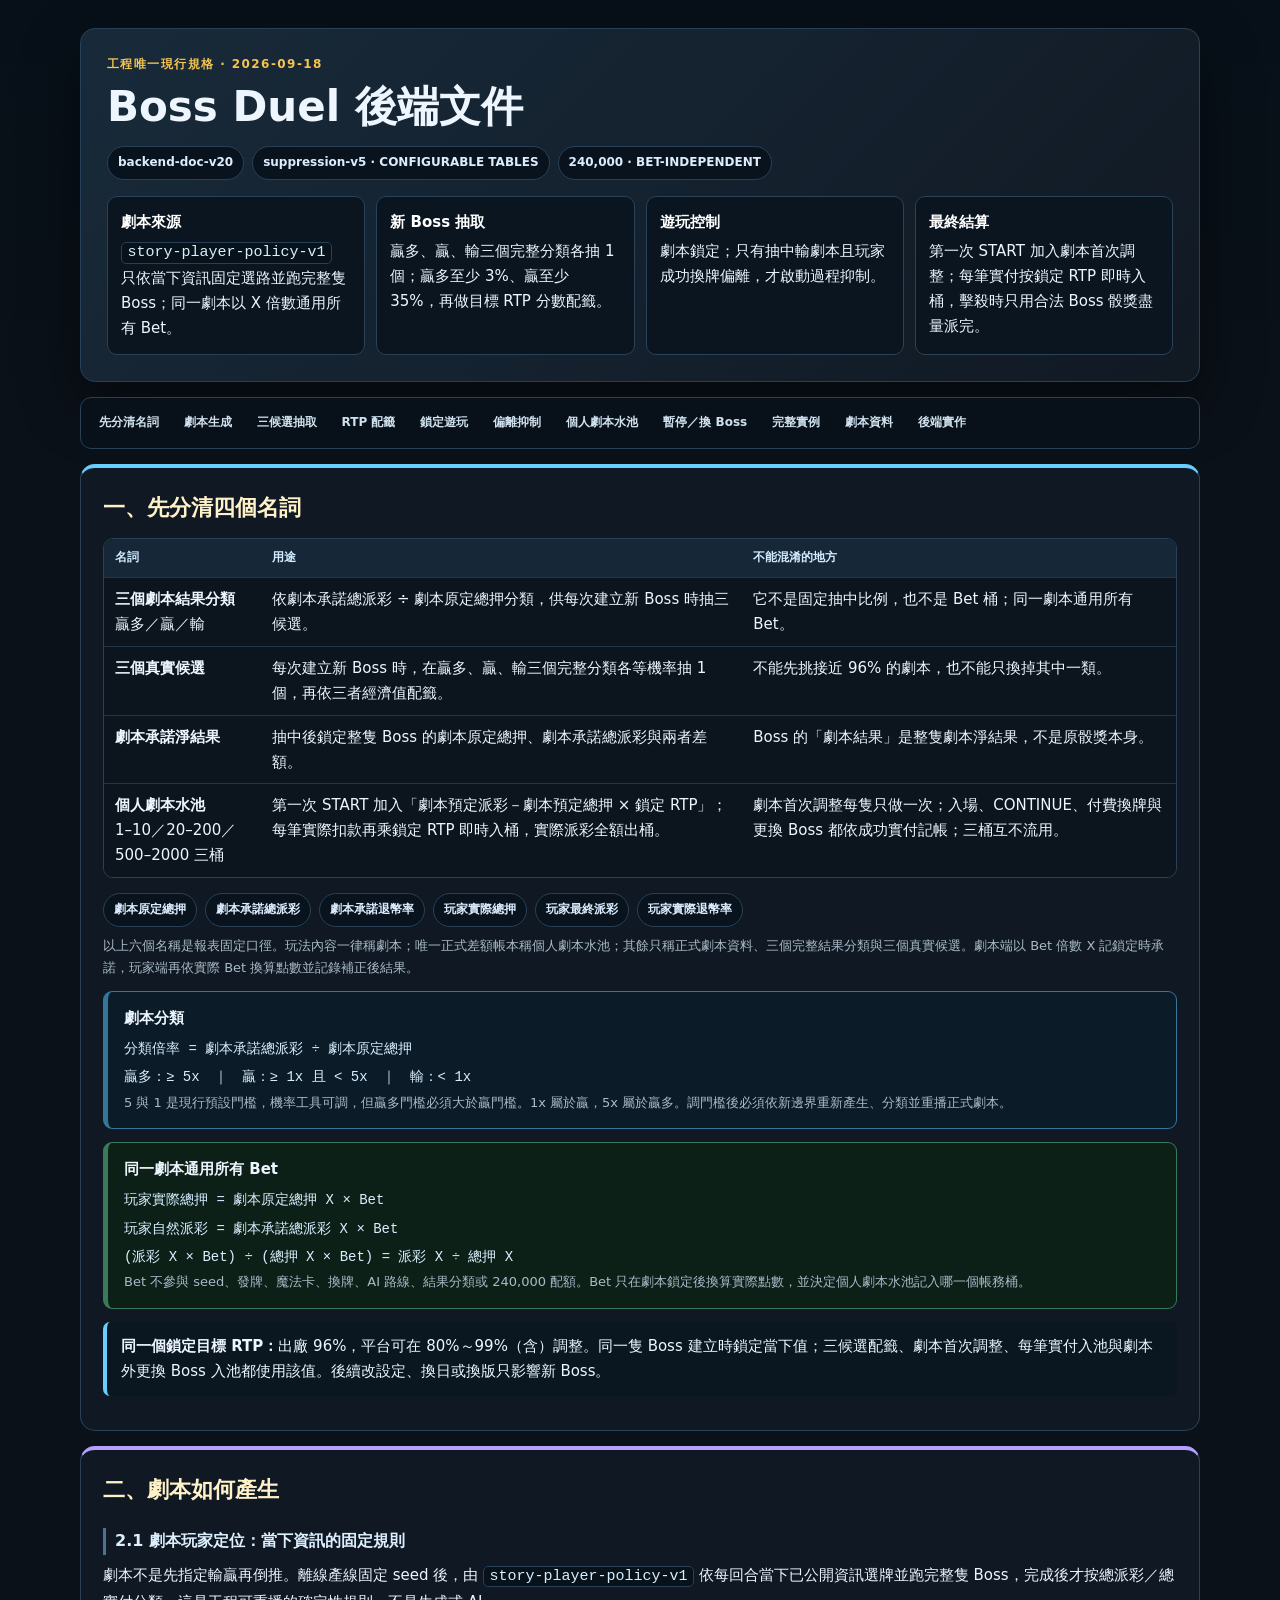
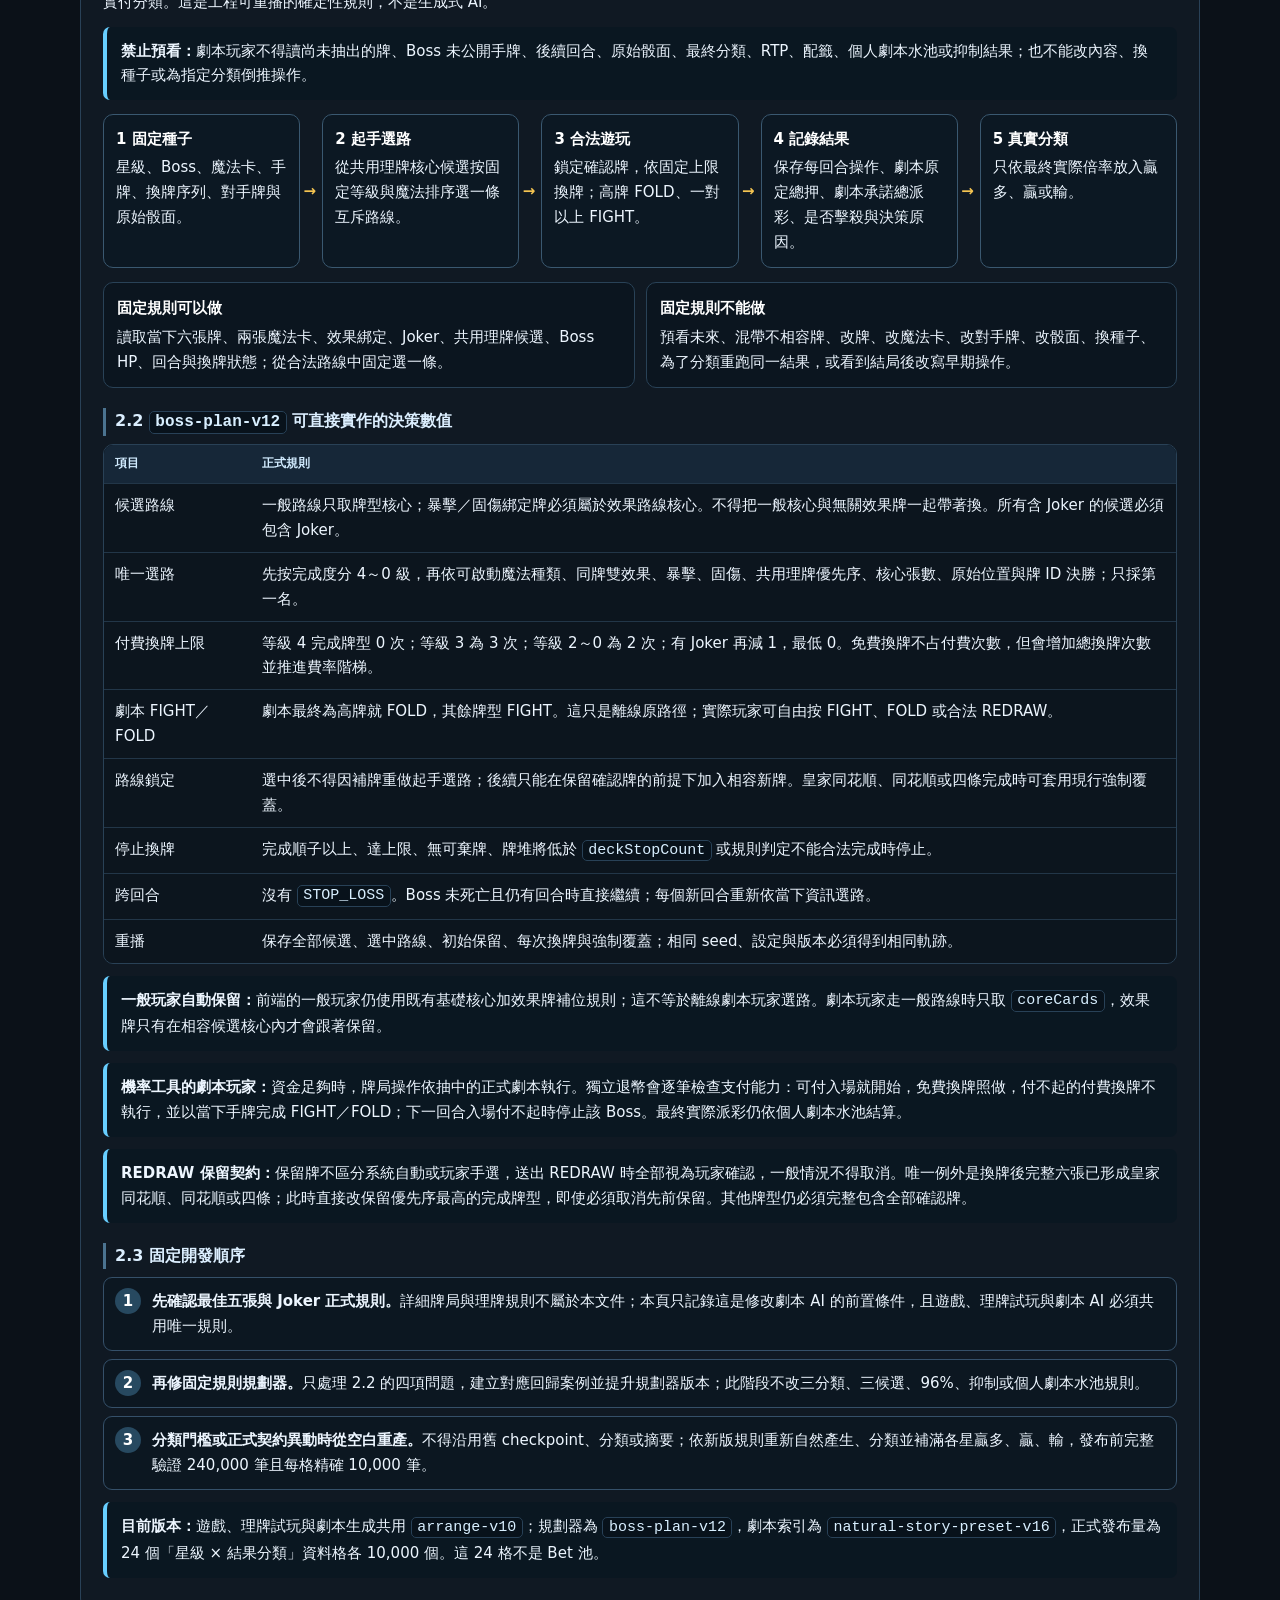
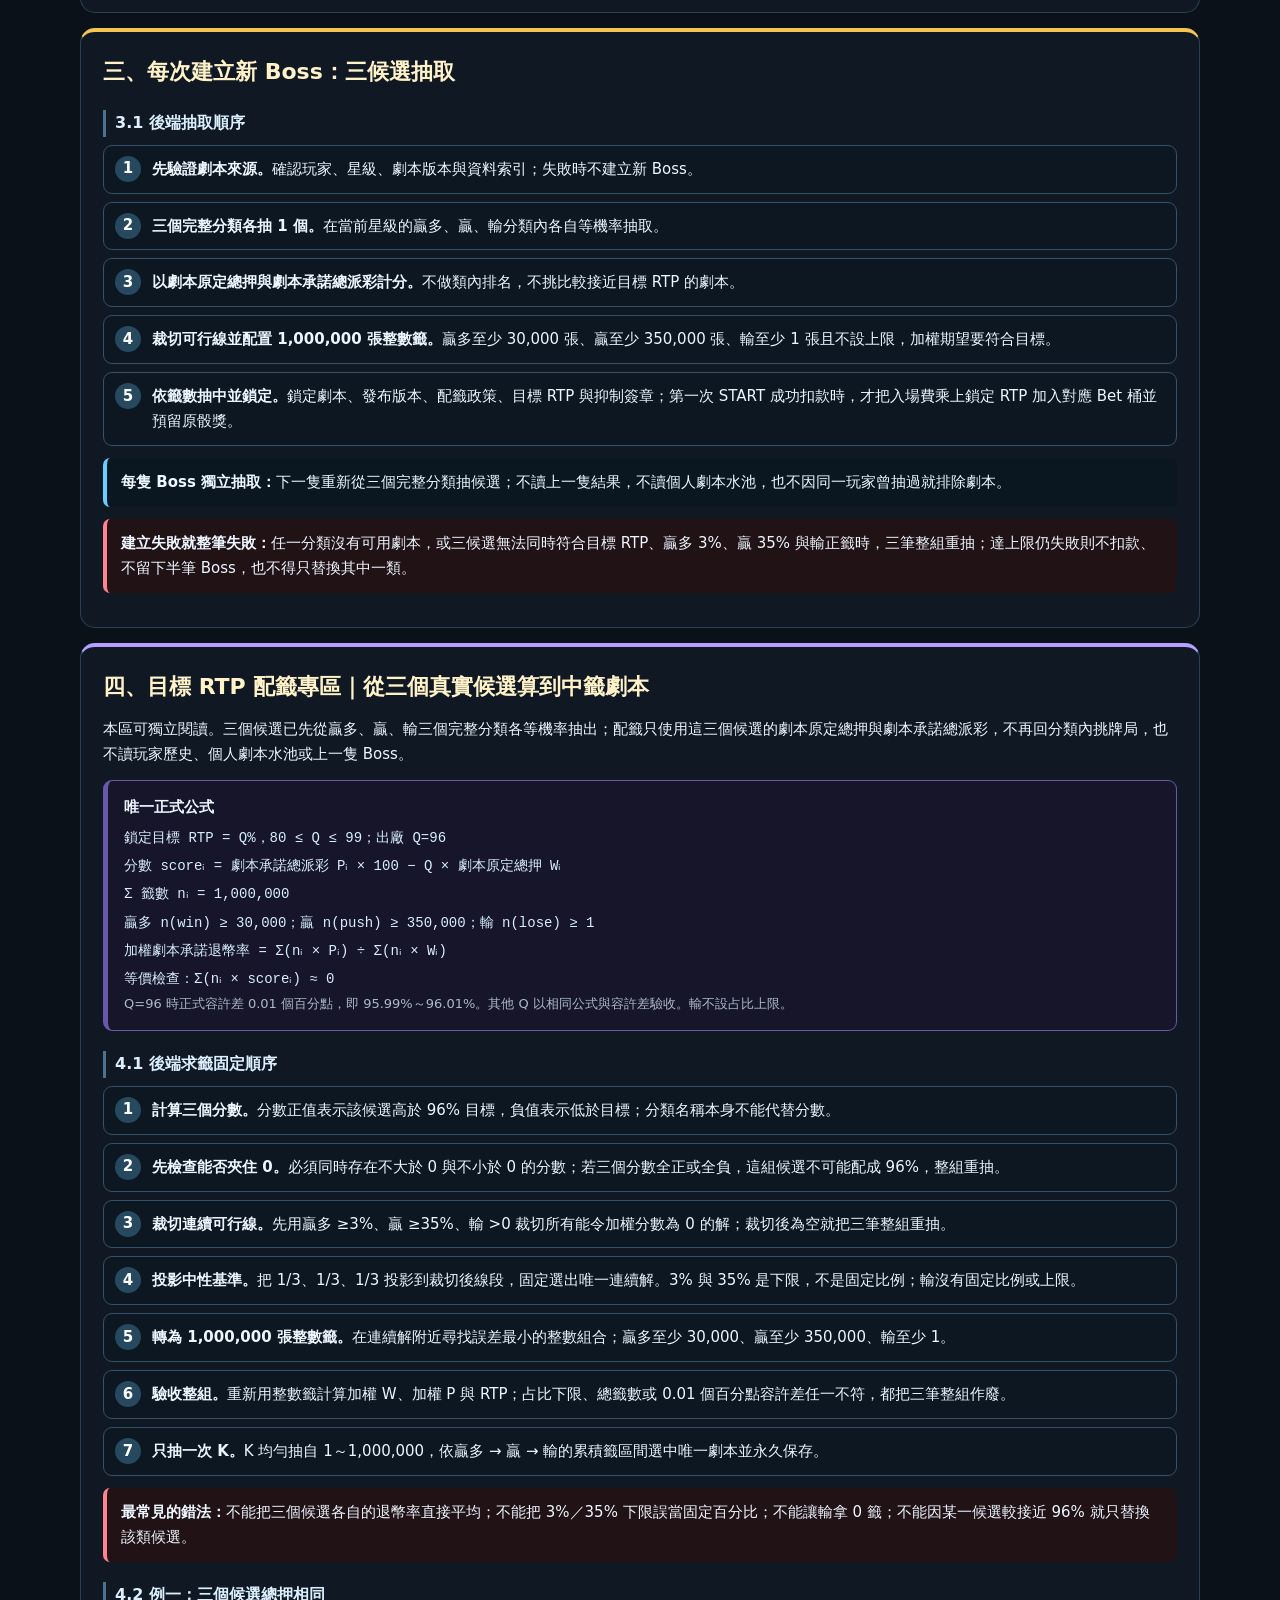
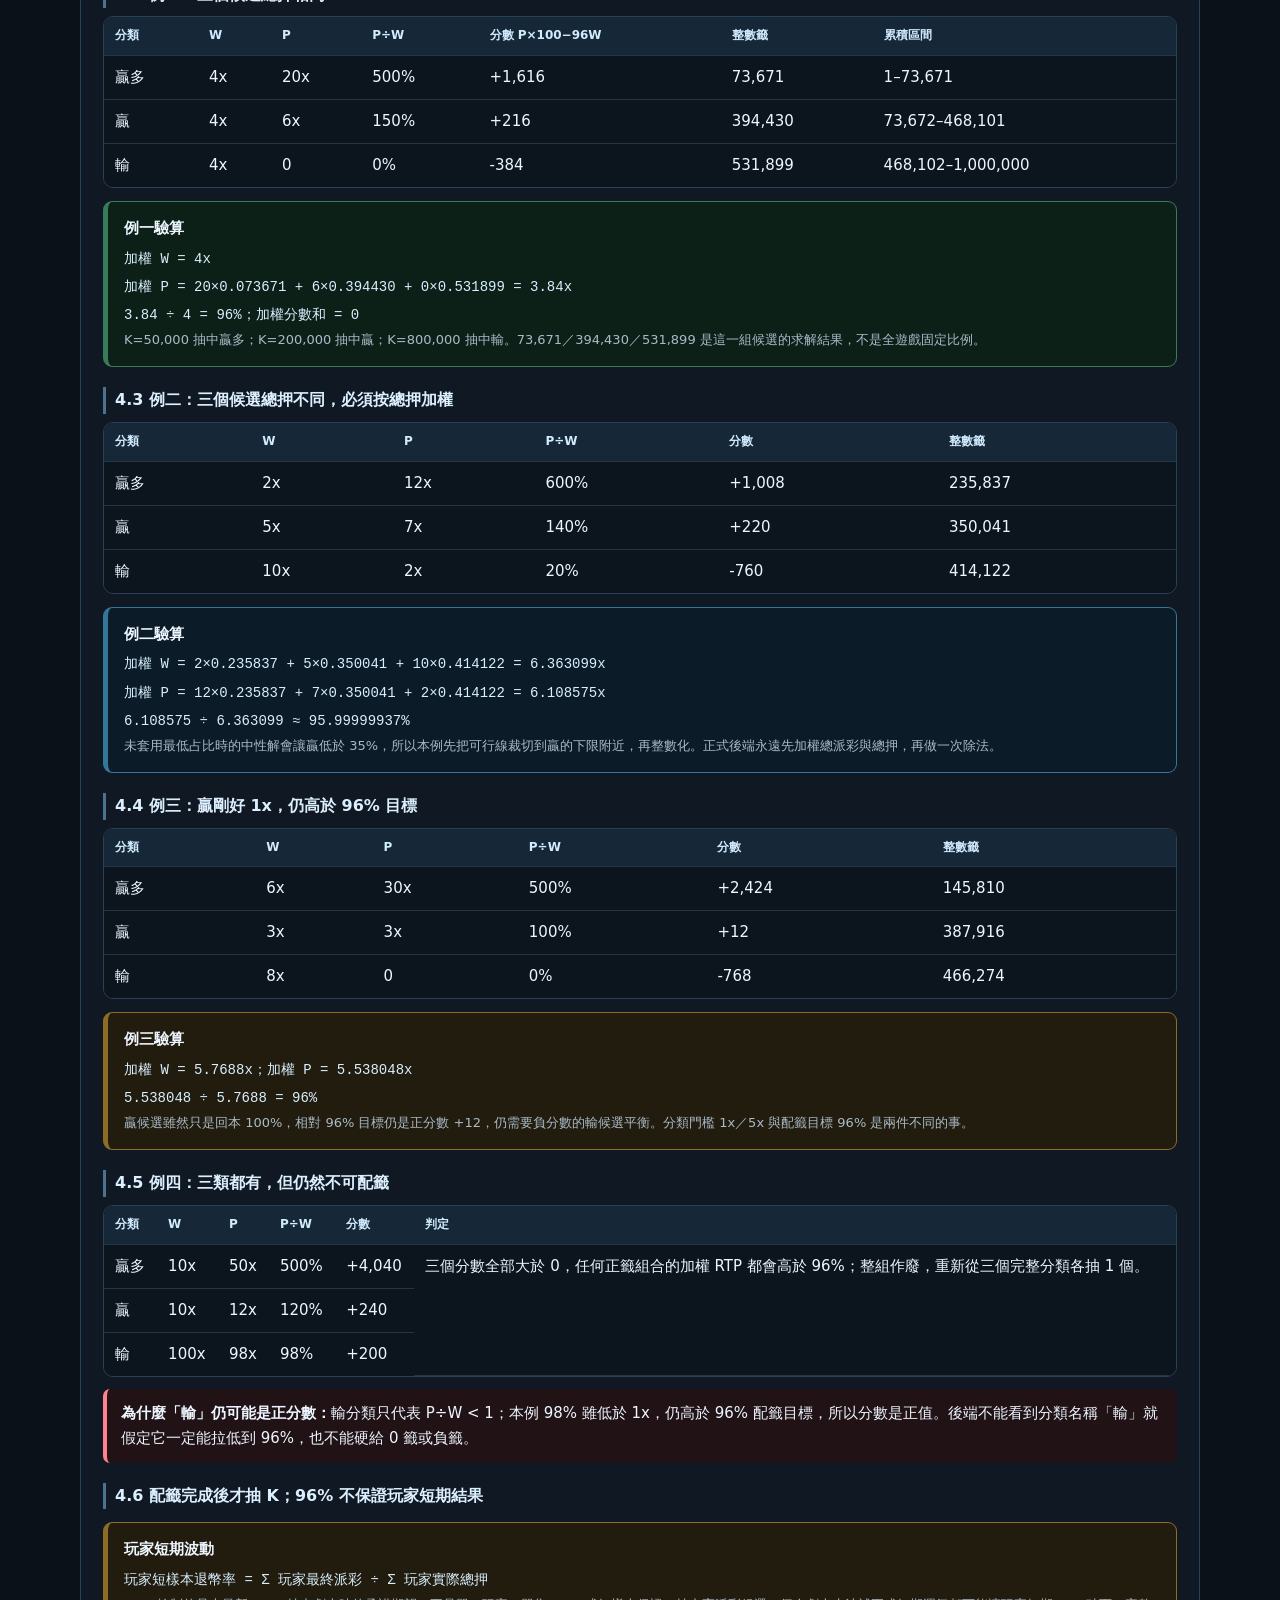
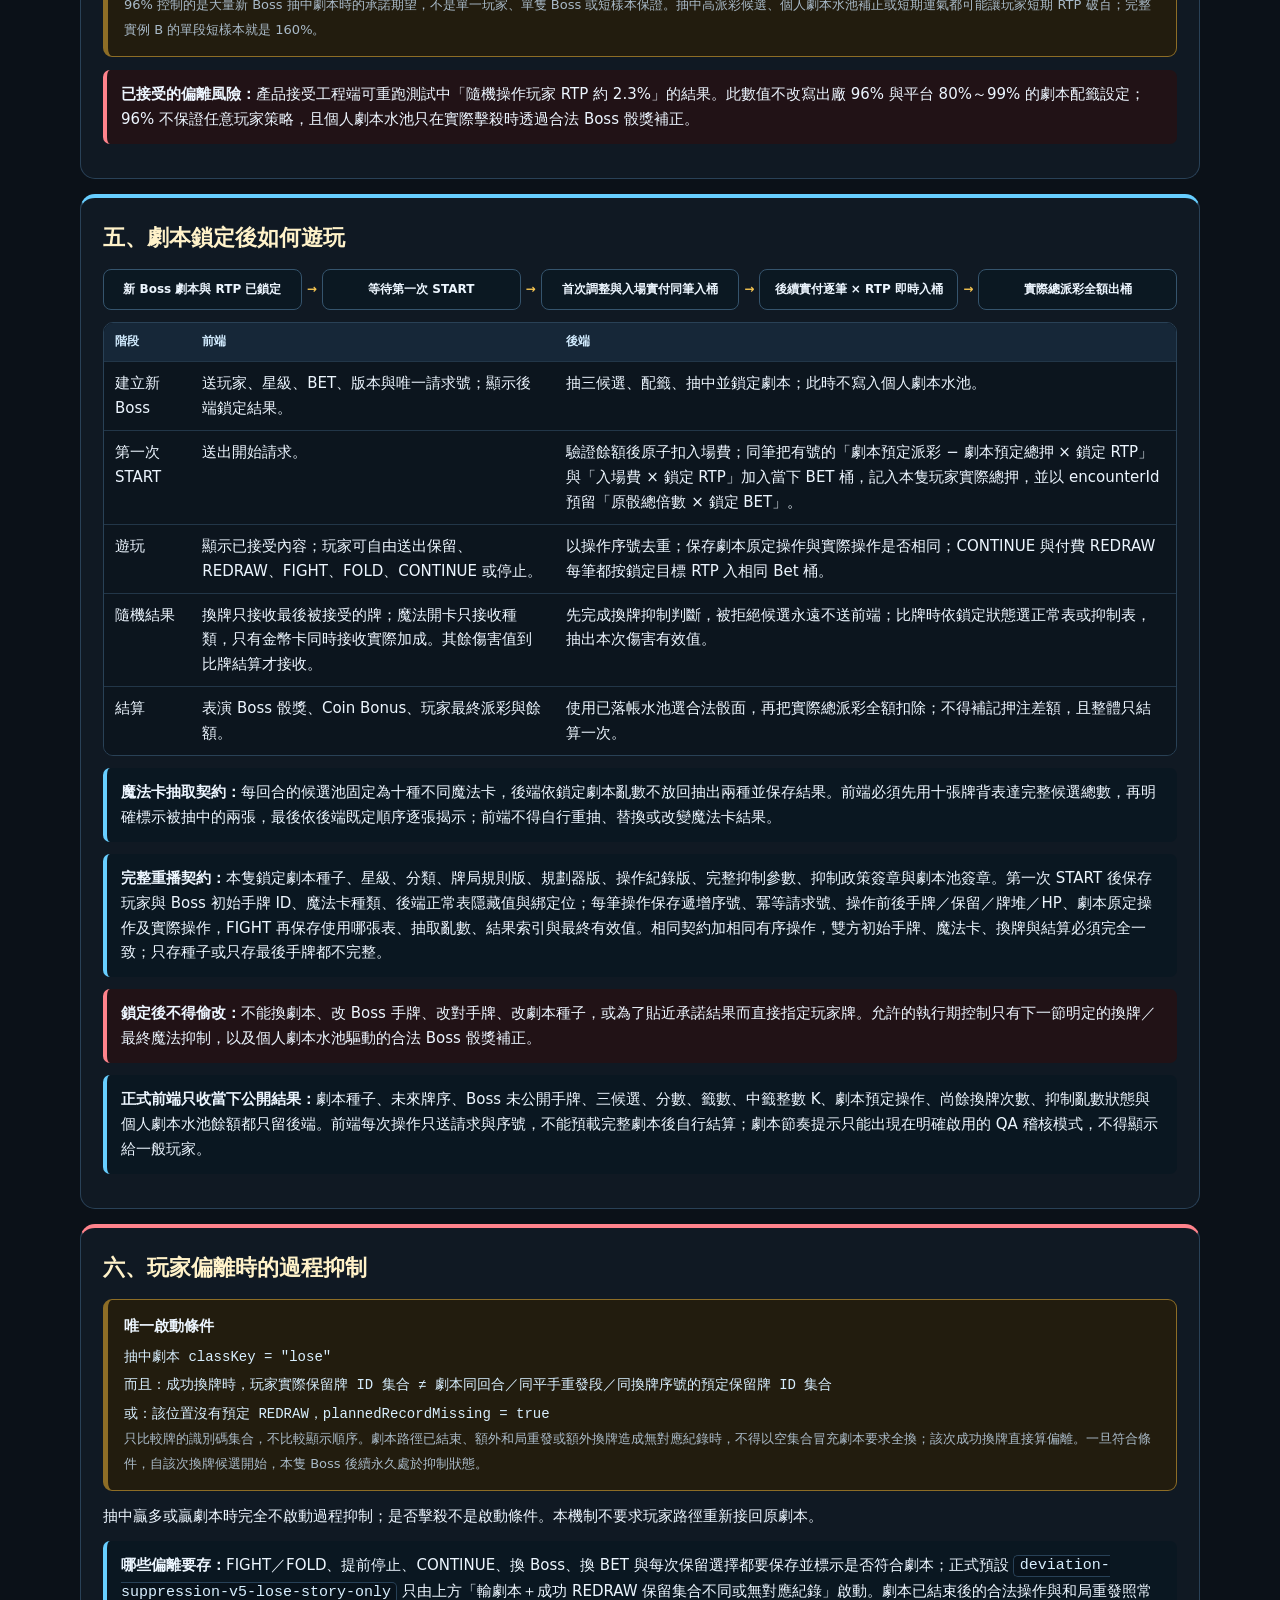
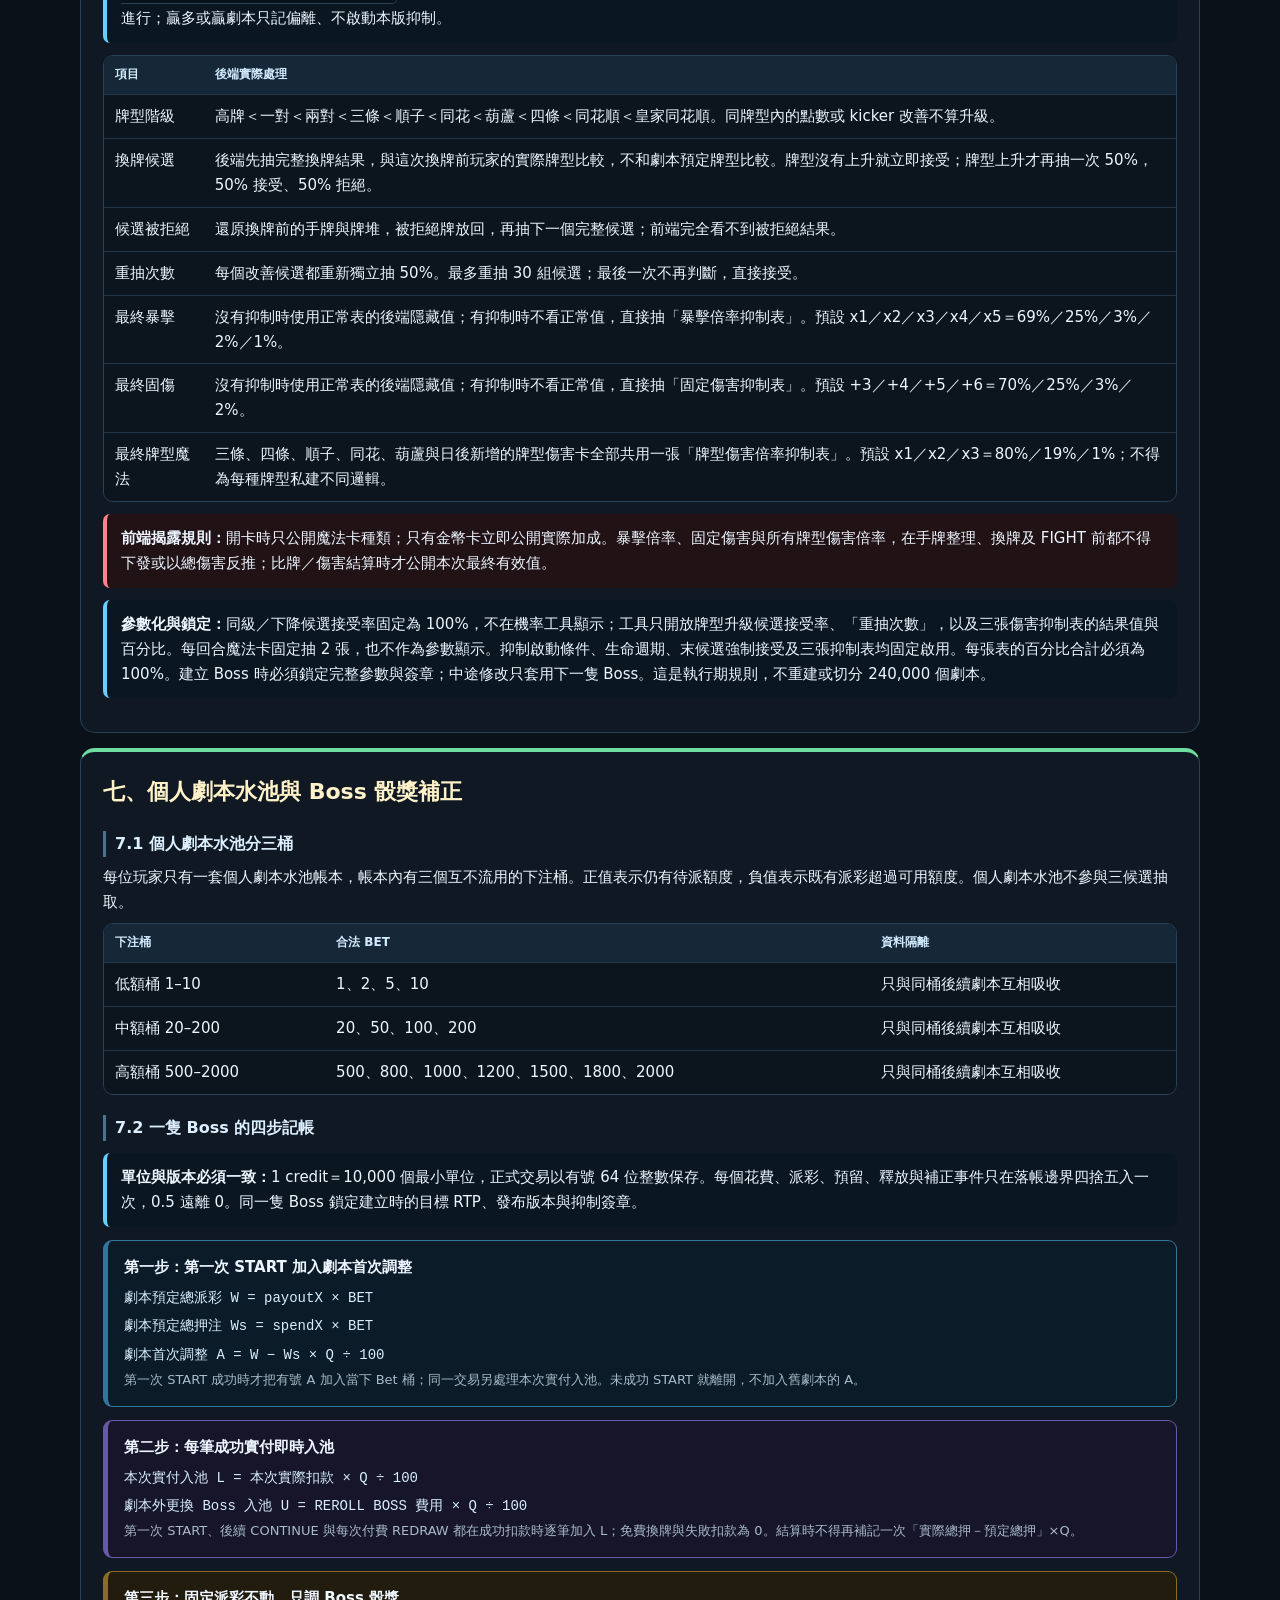
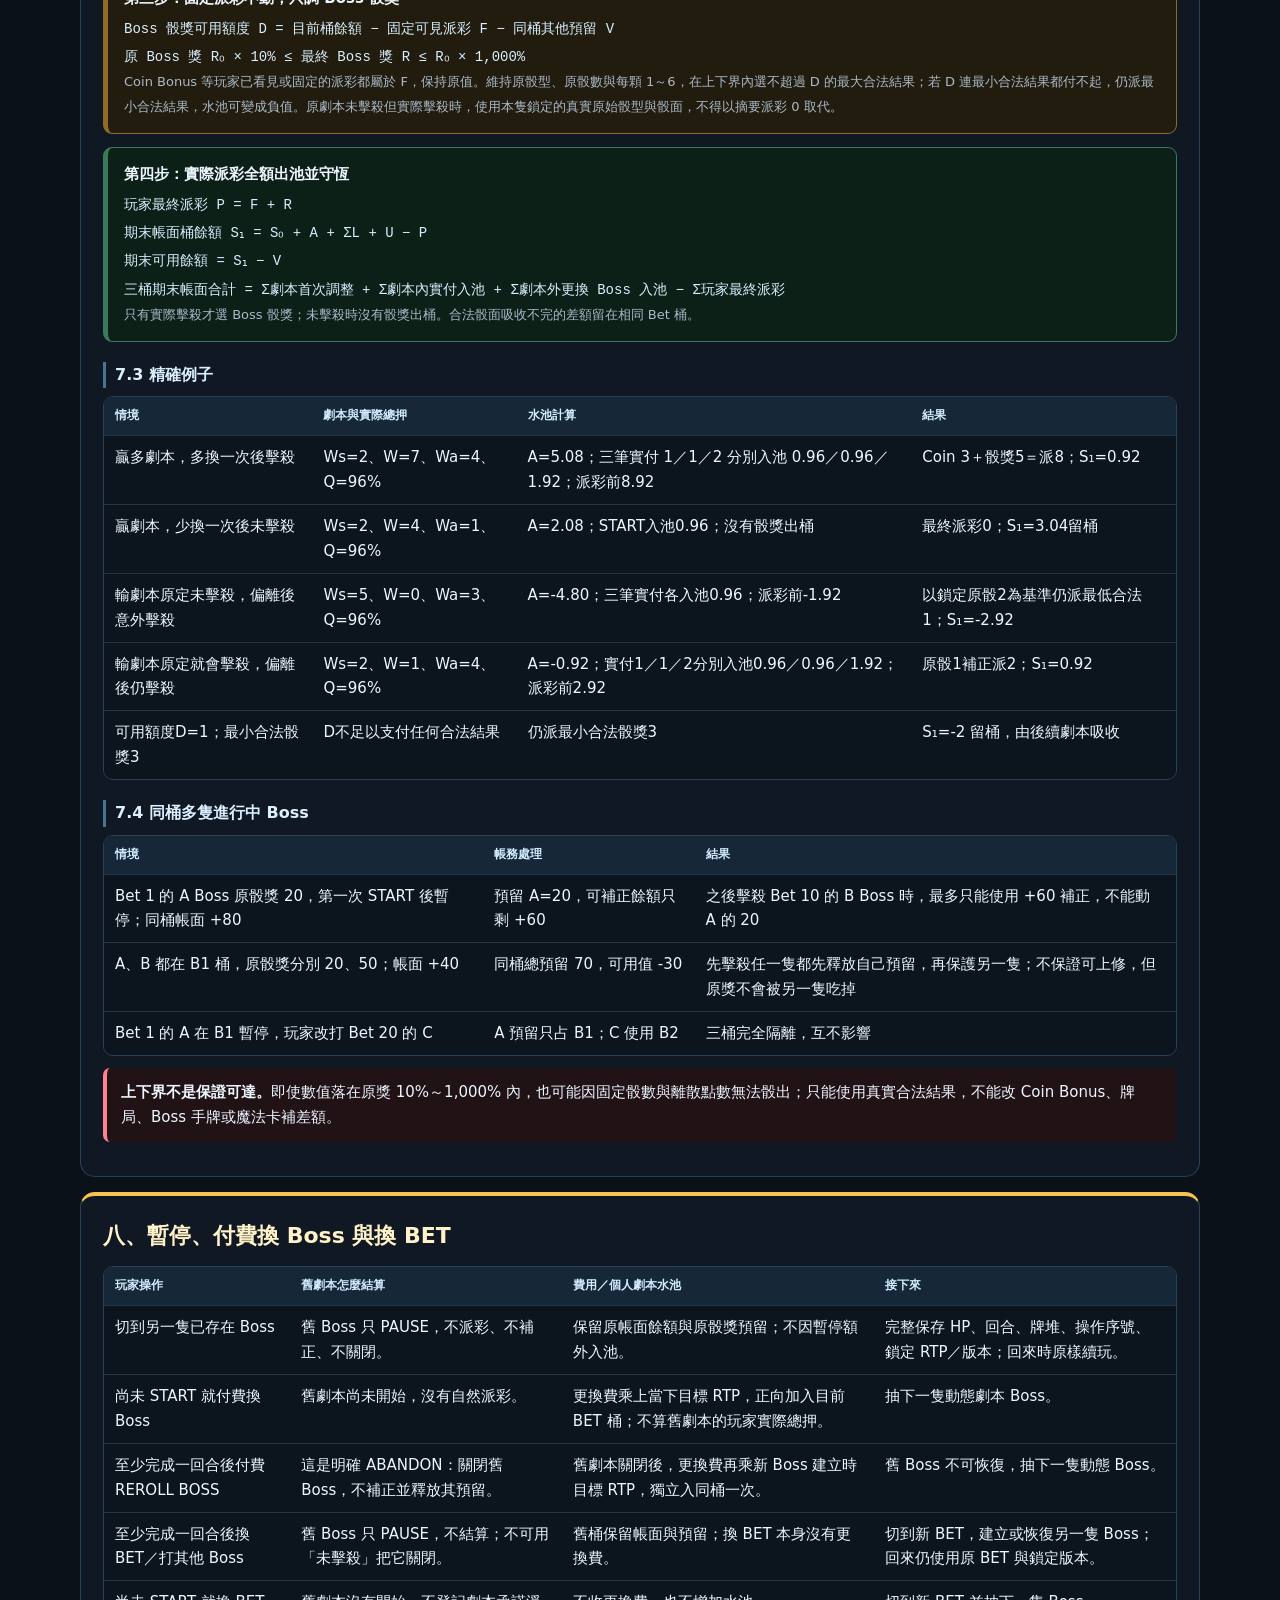
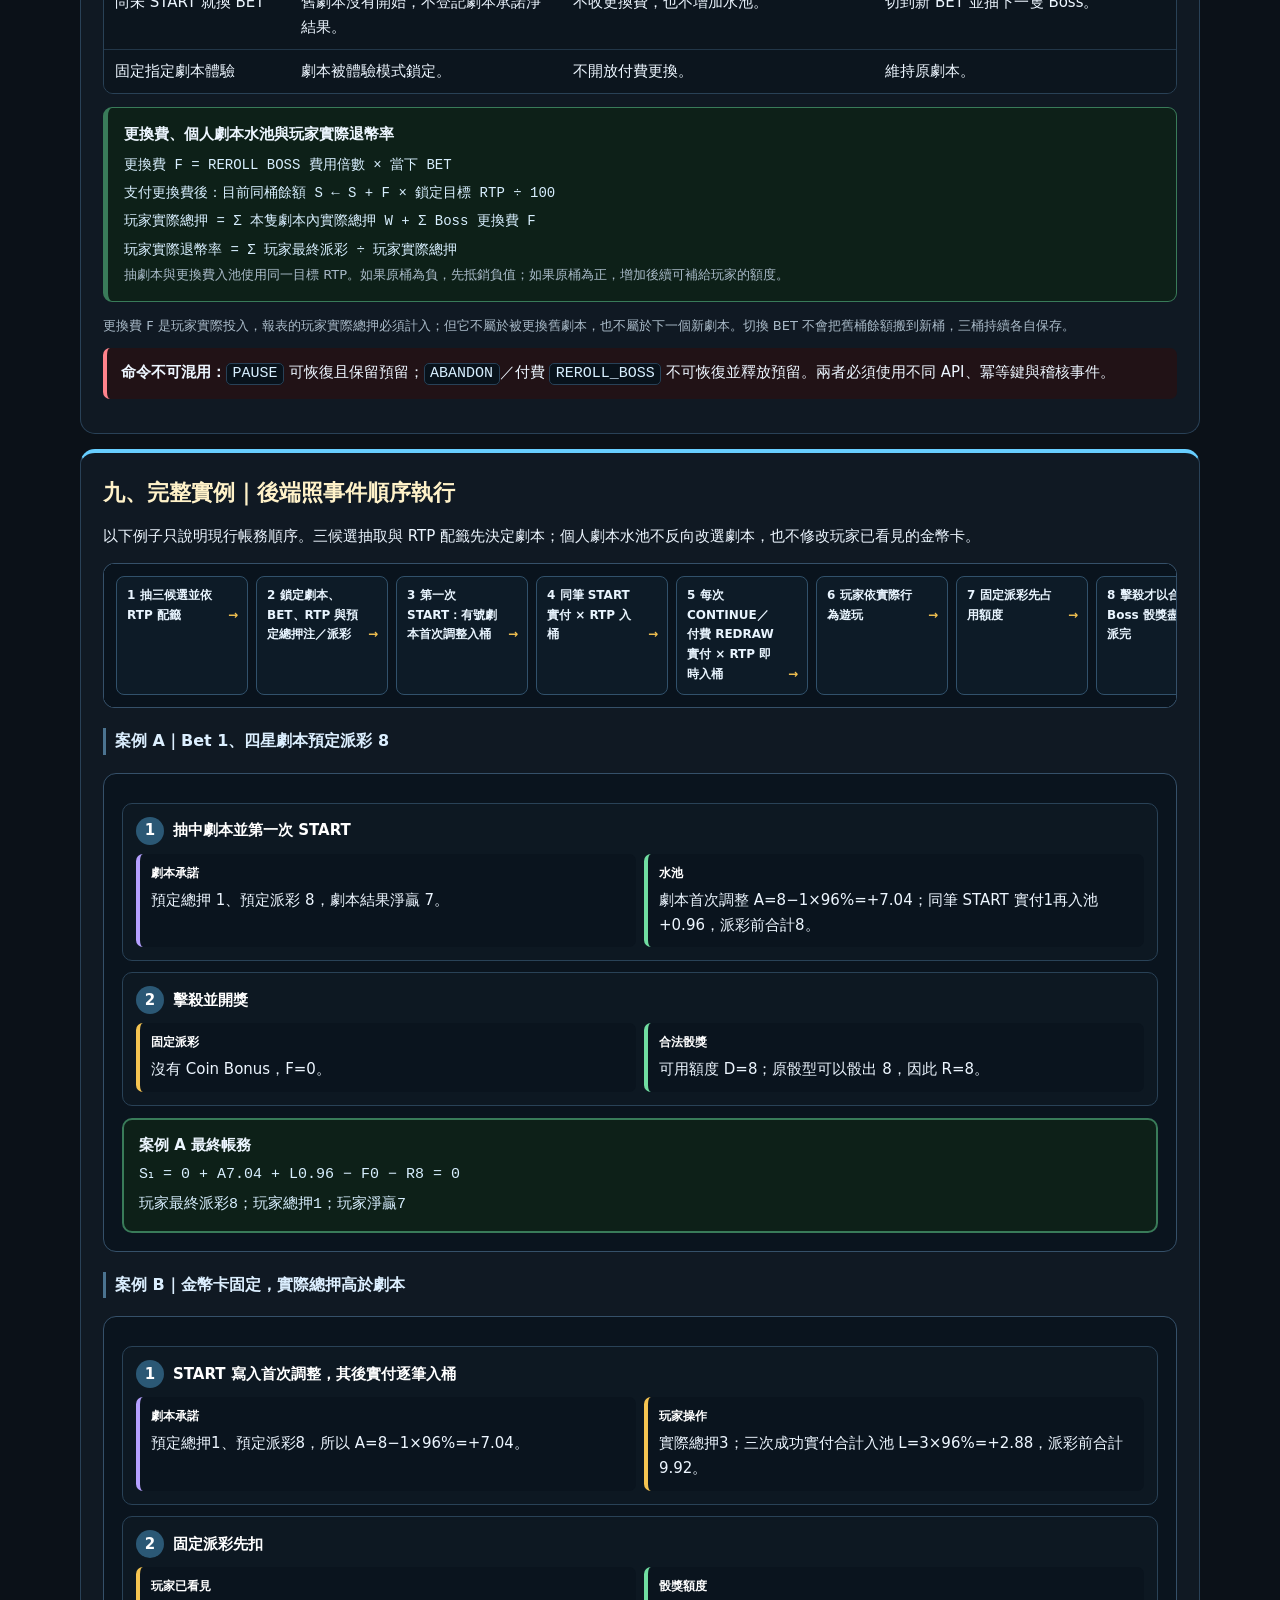
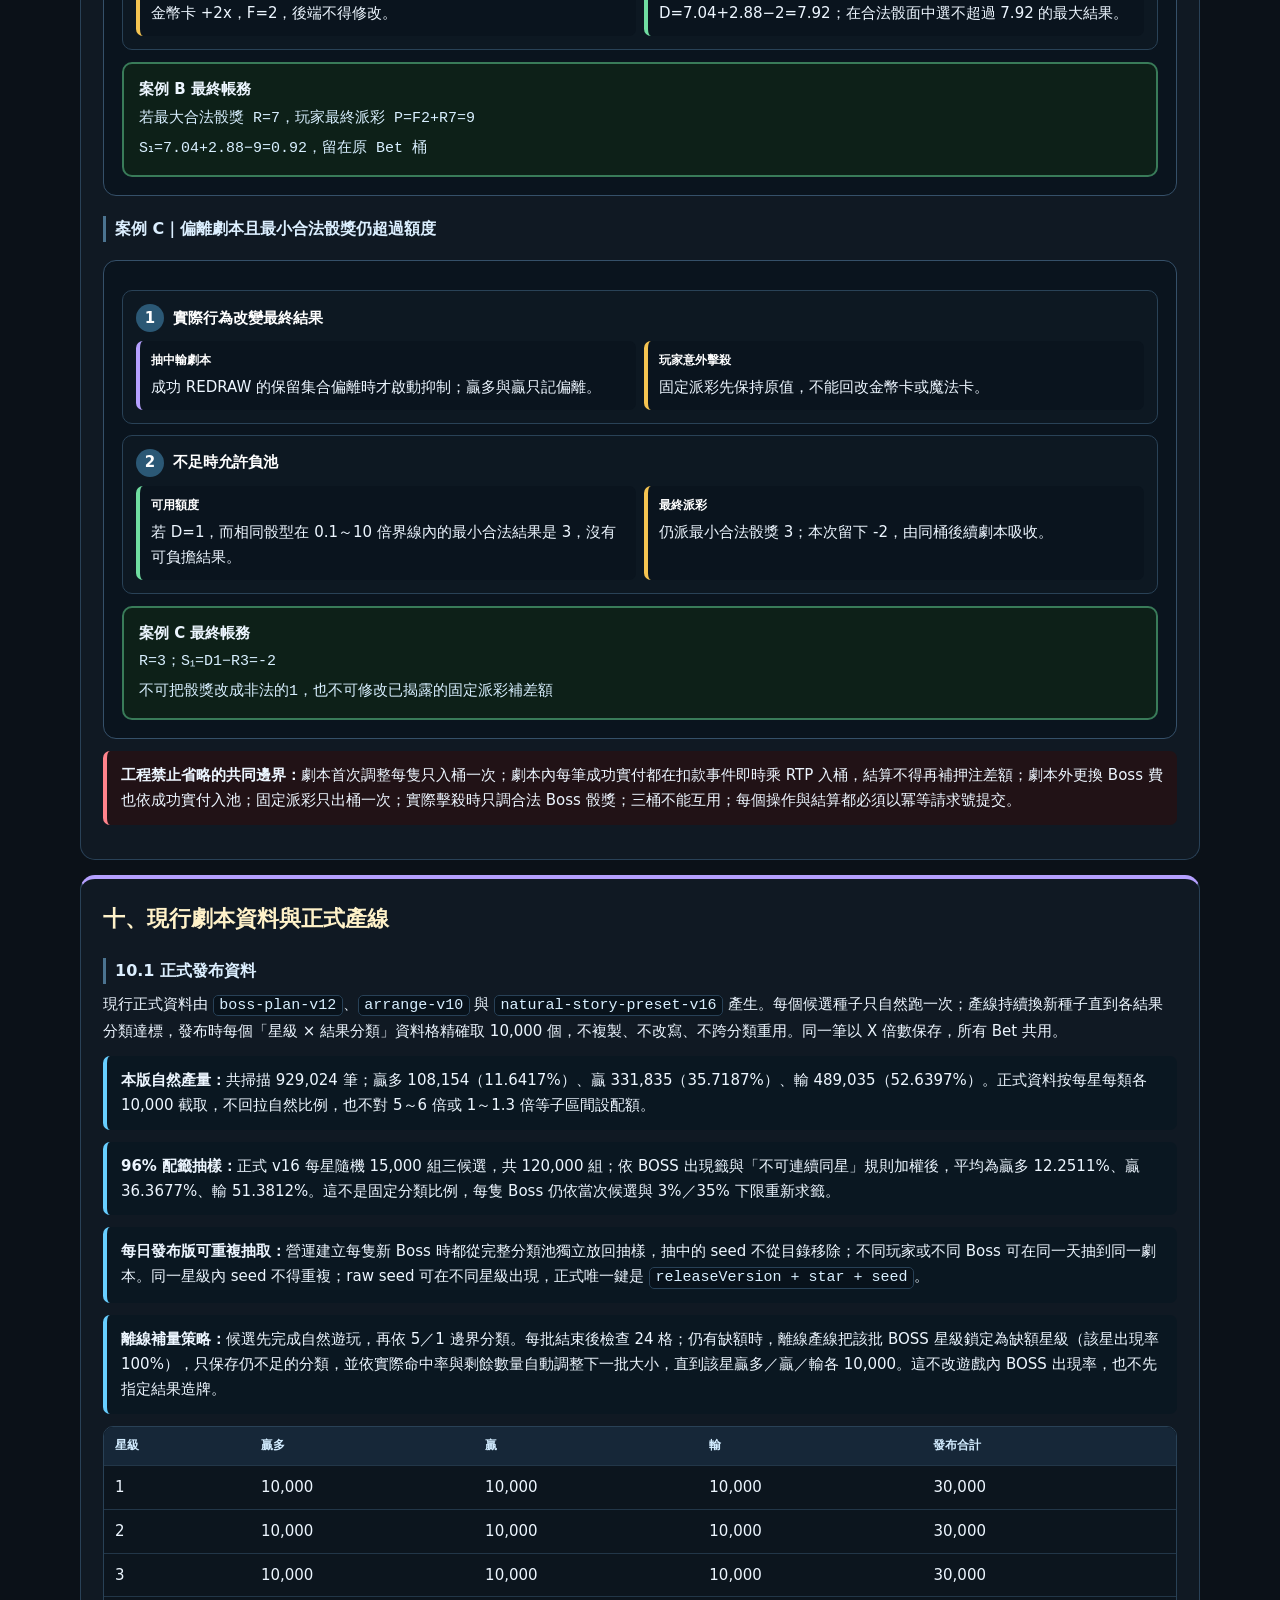
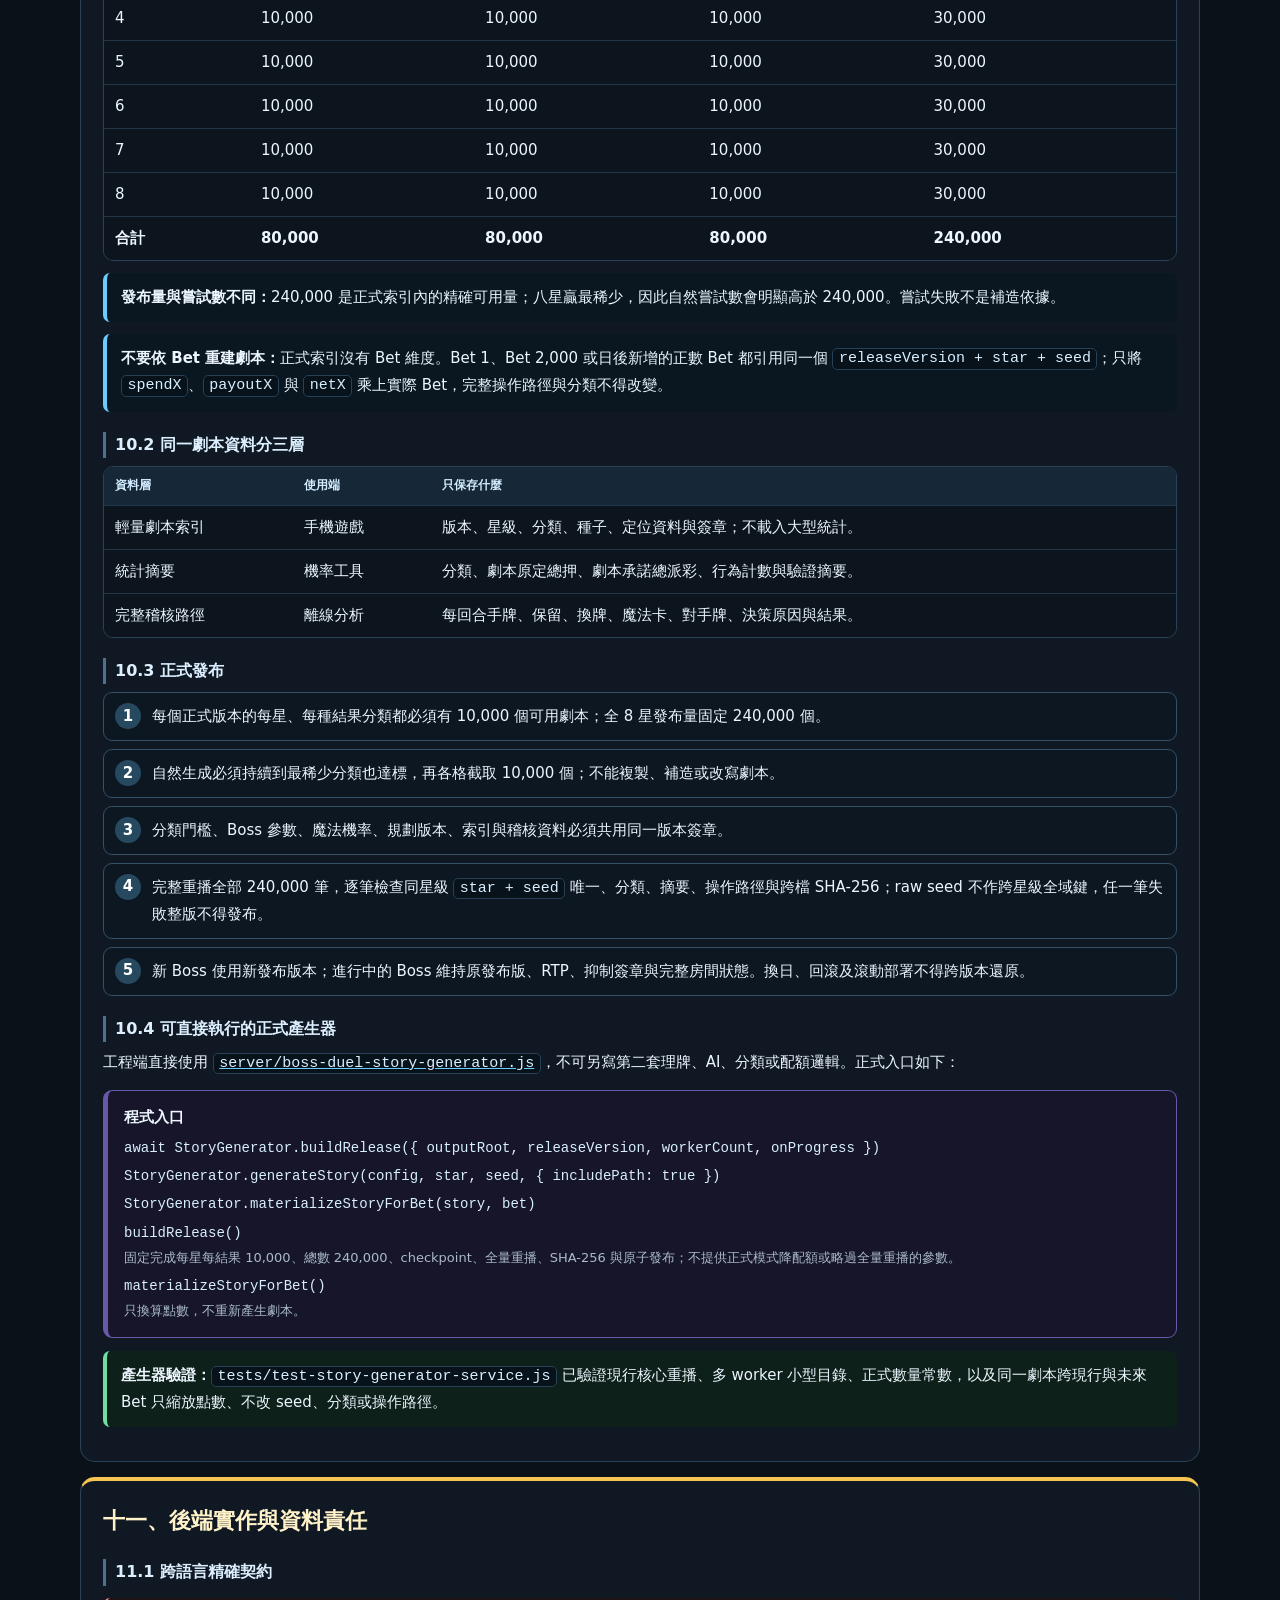
==== commit ae76c384: "統一劇本玩家命名並修正低資產退幣" ====
--- a/後端文件.html
+++ b/後端文件.html
@@ -19,7 +19,7 @@
     <header>
       <p class="eyebrow">工程唯一現行規格 · 2026-09-18</p>
       <h1>Boss Duel 後端文件</h1>
-      <div class="badges"><span class="badge">backend-doc-v19</span><span class="badge">suppression-v5 · CONFIGURABLE TABLES</span><span class="badge">240,000 · BET-INDEPENDENT</span></div>
+      <div class="badges"><span class="badge">backend-doc-v20</span><span class="badge">suppression-v5 · CONFIGURABLE TABLES</span><span class="badge">240,000 · BET-INDEPENDENT</span></div>
       <div class="grid four" style="margin-top:16px">
         <div class="card"><strong>劇本來源</strong><code>story-player-policy-v1</code> 只依當下資訊固定選路並跑完整隻 Boss；同一劇本以 X 倍數通用所有 Bet。</div>
         <div class="card"><strong>新 Boss 抽取</strong>贏多、贏、輸三個完整分類各抽 1 個；贏多至少 3%、贏至少 35%，再做目標 RTP 分數配籤。</div>
@@ -73,6 +73,7 @@
         <tr><td>重播</td><td>保存全部候選、選中路線、初始保留、每次換牌與強制覆蓋；相同 seed、設定與版本必須得到相同軌跡。</td></tr>
       </tbody></table></div>
       <div class="note"><strong>一般玩家自動保留：</strong>前端的一般玩家仍使用既有基礎核心加效果牌補位規則；這不等於離線劇本玩家選路。劇本玩家走一般路線時只取 <code>coreCards</code>，效果牌只有在相容候選核心內才會跟著保留。</div>
+      <div class="note"><strong>機率工具的劇本玩家：</strong>資金足夠時，牌局操作依抽中的正式劇本執行。獨立退幣會逐筆檢查支付能力：可付入場就開始，免費換牌照做，付不起的付費換牌不執行，並以當下手牌完成 FIGHT／FOLD；下一回合入場付不起時停止該 Boss。最終實際派彩仍依個人劇本水池結算。</div>
       <div class="note"><strong>REDRAW 保留契約：</strong>保留牌不區分系統自動或玩家手選，送出 REDRAW 時全部視為玩家確認，一般情況不得取消。唯一例外是換牌後完整六張已形成皇家同花順、同花順或四條；此時直接改保留優先序最高的完成牌型，即使必須取消先前保留。其他牌型仍必須完整包含全部確認牌。</div>
       <h3>2.3 固定開發順序</h3>
       <div class="steps">
@@ -329,7 +330,7 @@
         <tr><td><a href="server/boss-duel-story-generator.js"><code>server/boss-duel-story-generator.js</code></a></td><td>工程正式入口：協調現行核心，產生每星三種結果各 10,000、全量重播、checkpoint、簽章與原子發布；以 X 倍數劇本通用所有 Bet。</td></tr>
         <tr><td><code>src/core/boss-duel-natural-story-core.js</code></td><td>劇本生成、分類、三候選與配籤；唯一 <code>story-bet-scaling-v1</code> 換算；<code>deviation-suppression-v5-lose-story-only</code> 確定性分表抽取，以及 <code>story-budget-personal-pool-v5-live-wager</code> 三桶、首次劇本調整、逐筆實付入池、預留與合法骰獎補正核心。</td></tr>
         <tr><td><code>src/game/boss-duel-demo.js</code></td><td>遊戲接線：比牌前隱藏傷害魔法數值、玩家實際總押、偏離鎖定、換 Boss／BET、分表魔法結算與個人劇本水池結算。</td></tr>
-        <tr><td><code>src/probability/boss-duel-action-tree-core.js</code></td><td>工具四玩家統計、逐利玩家配籤、個人劇本水池、補正容量與抑制參數資料契約。</td></tr>
+        <tr><td><code>src/probability/boss-duel-action-tree-core.js</code></td><td>工具四玩家統計、劇本玩家配籤與忠實執行、個人劇本水池、補正容量與抑制參數資料契約。</td></tr>
         <tr><td><code>src/probability/boss-duel-action-tree-lab.js</code></td><td>工具操作、分類參數區塊、抑制專用表設定、補正試算與統計報表。</td></tr>
         <tr><td><code>src/core/boss-duel-story-planner.js</code></td><td>離線劇本玩家固定規則；負責當下資訊的互斥選路、Joker、路線鎖定、換牌上限與 FIGHT／FOLD。</td></tr>
         <tr><td><code>src/core/boss-duel-poker-arrangement-core.js</code></td><td>正式遊戲與理牌試玩共用的保留、替換與排序核心。</td></tr>
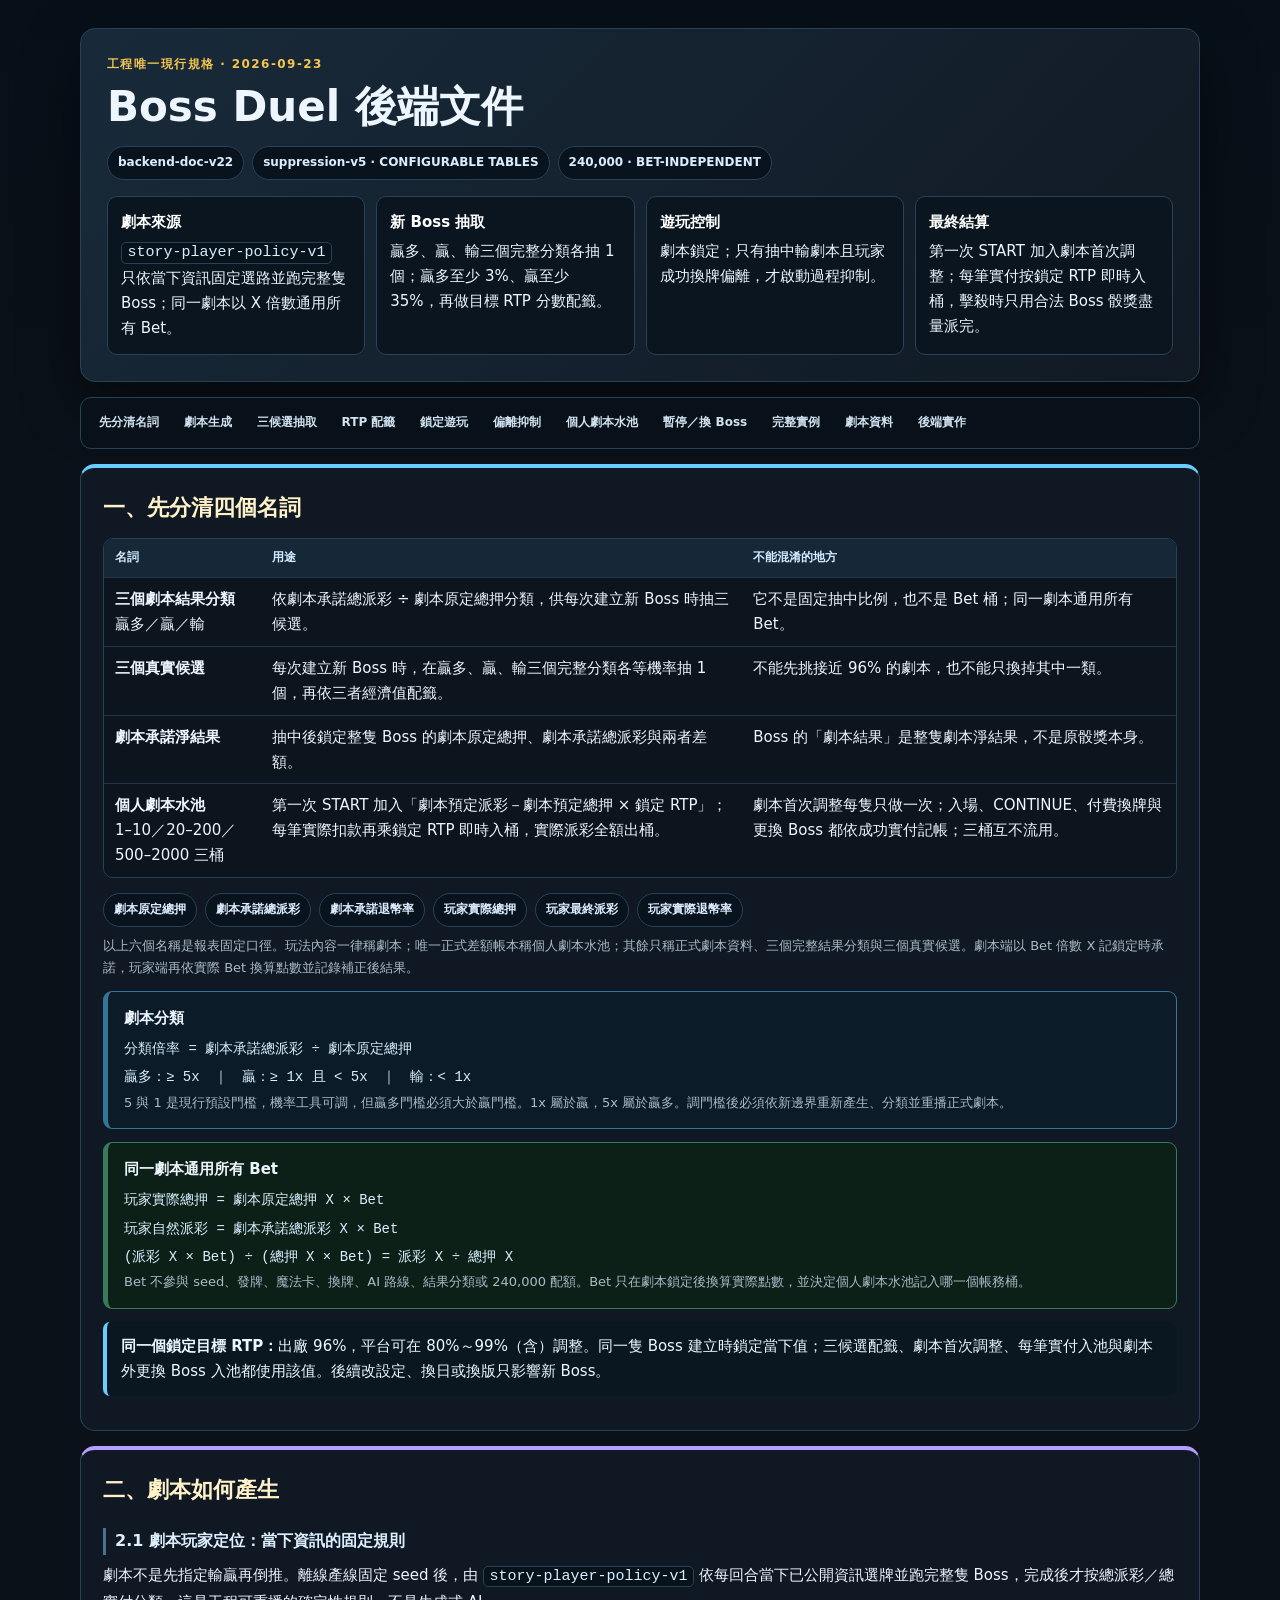
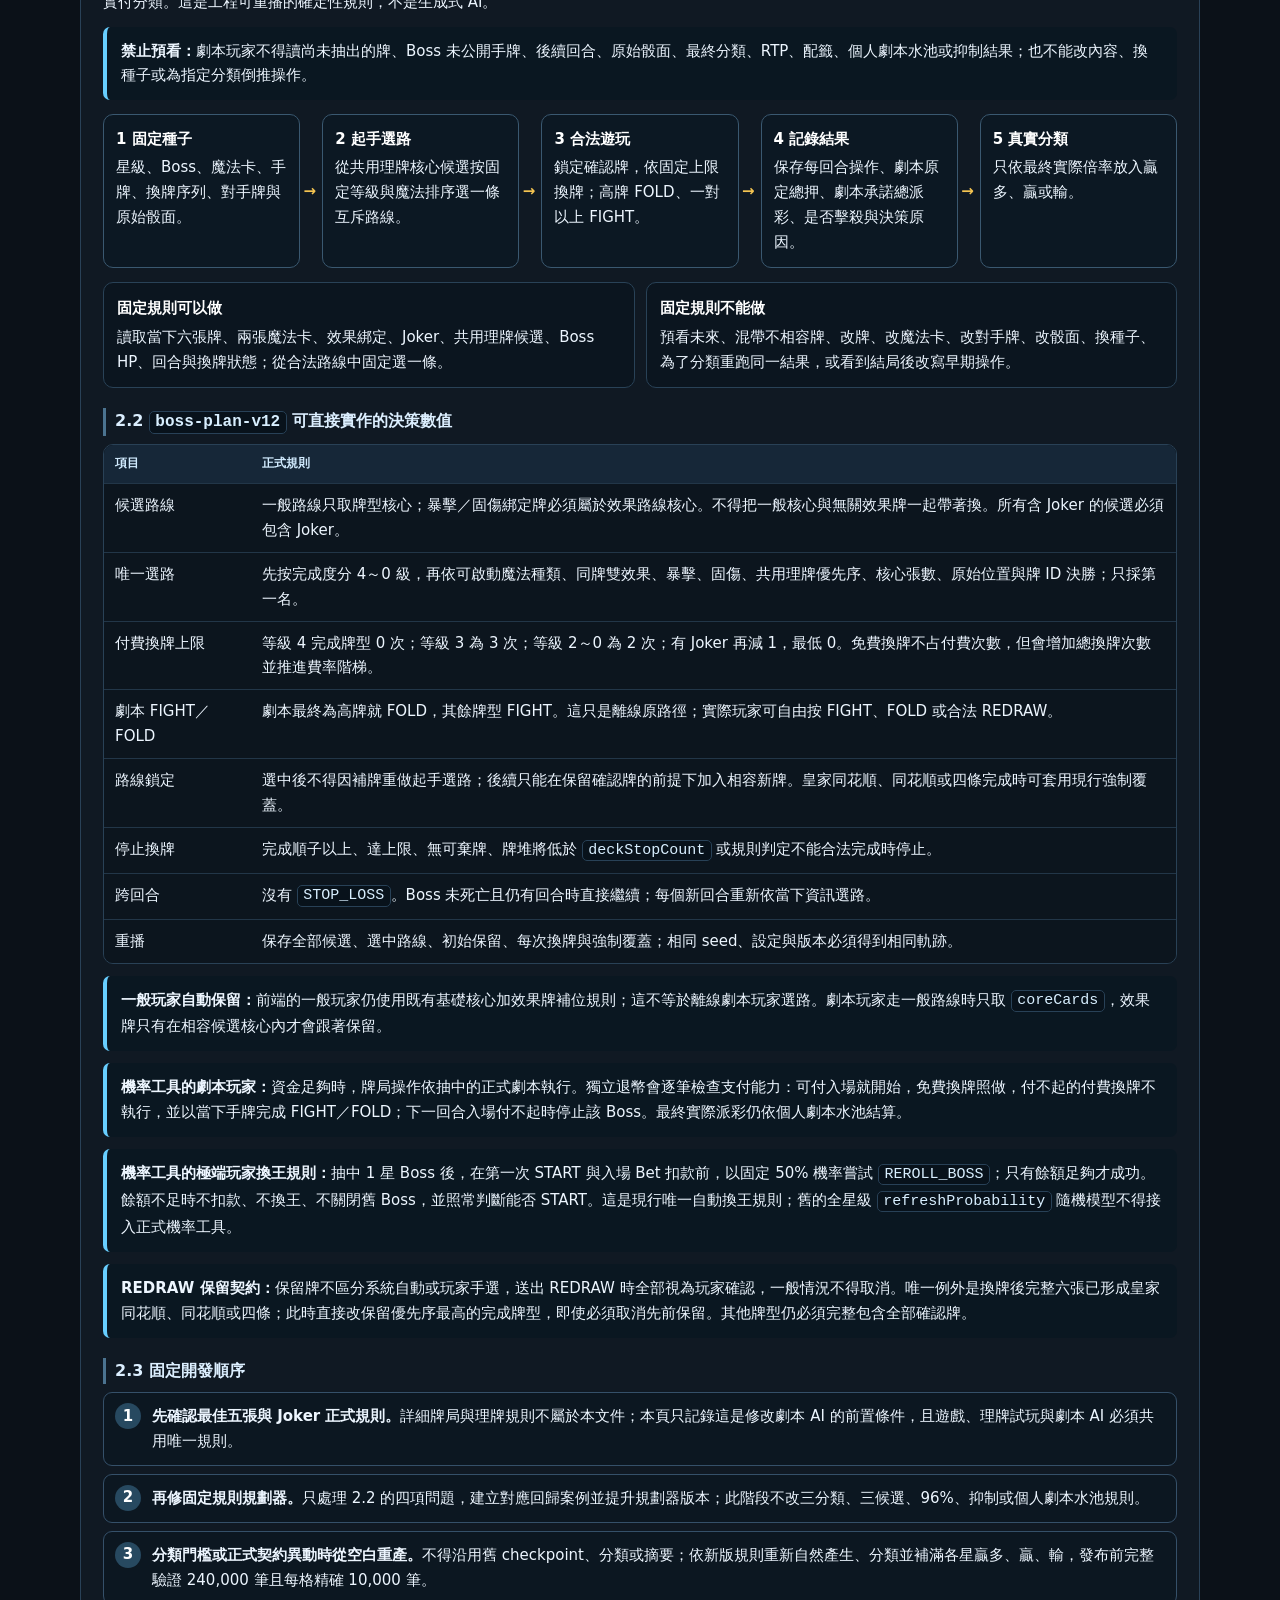
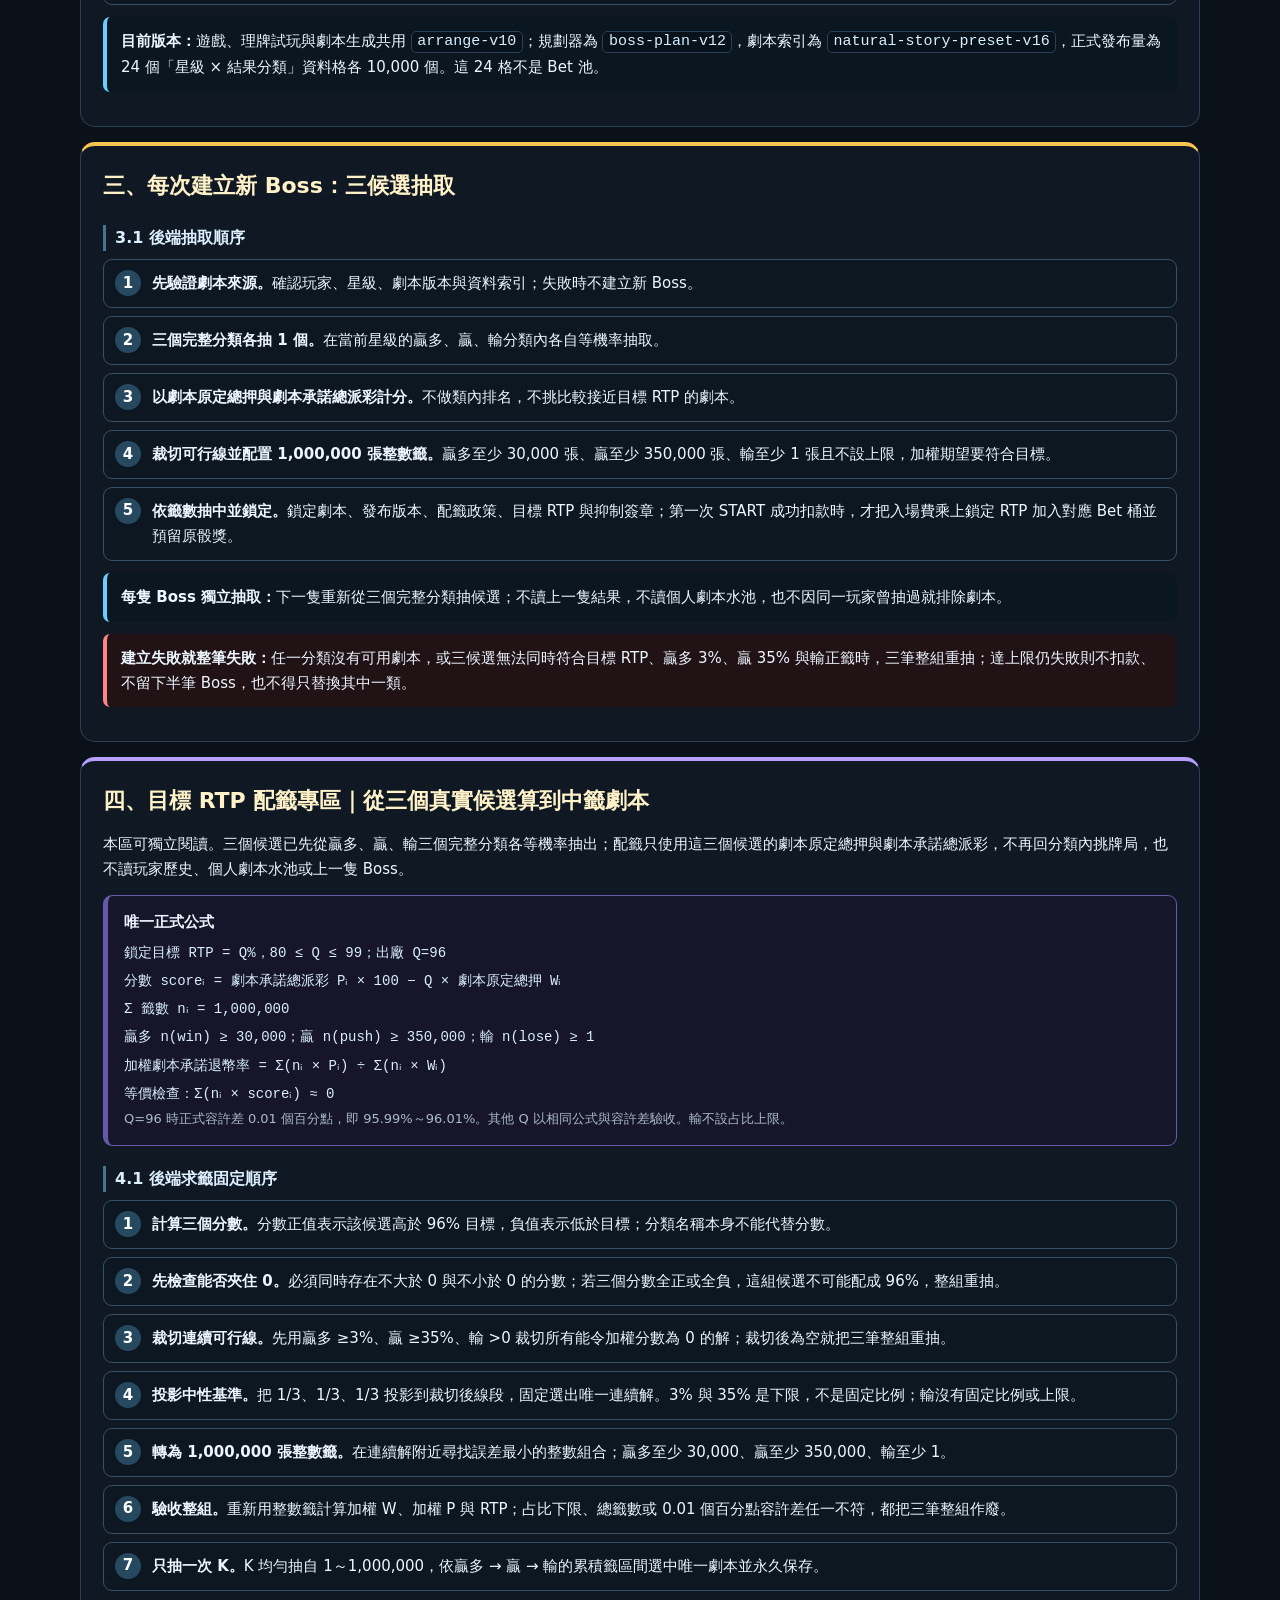
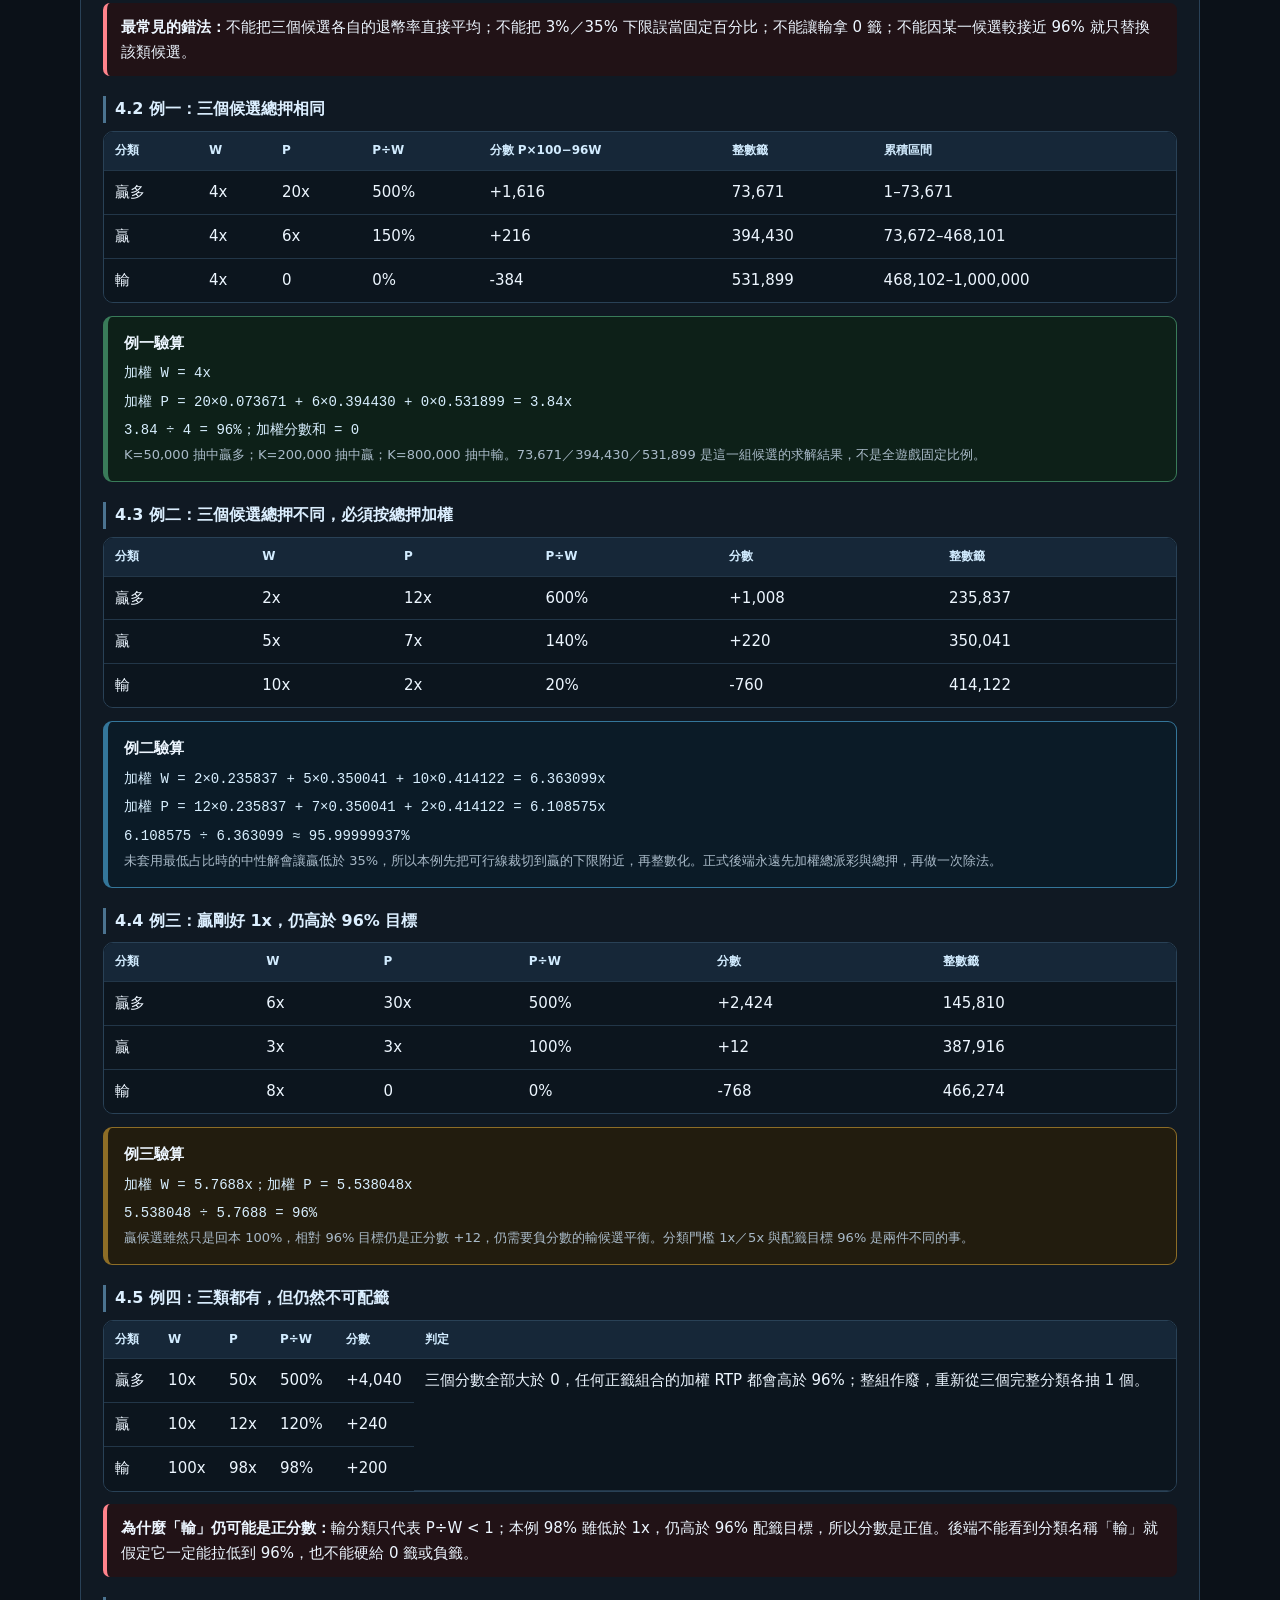
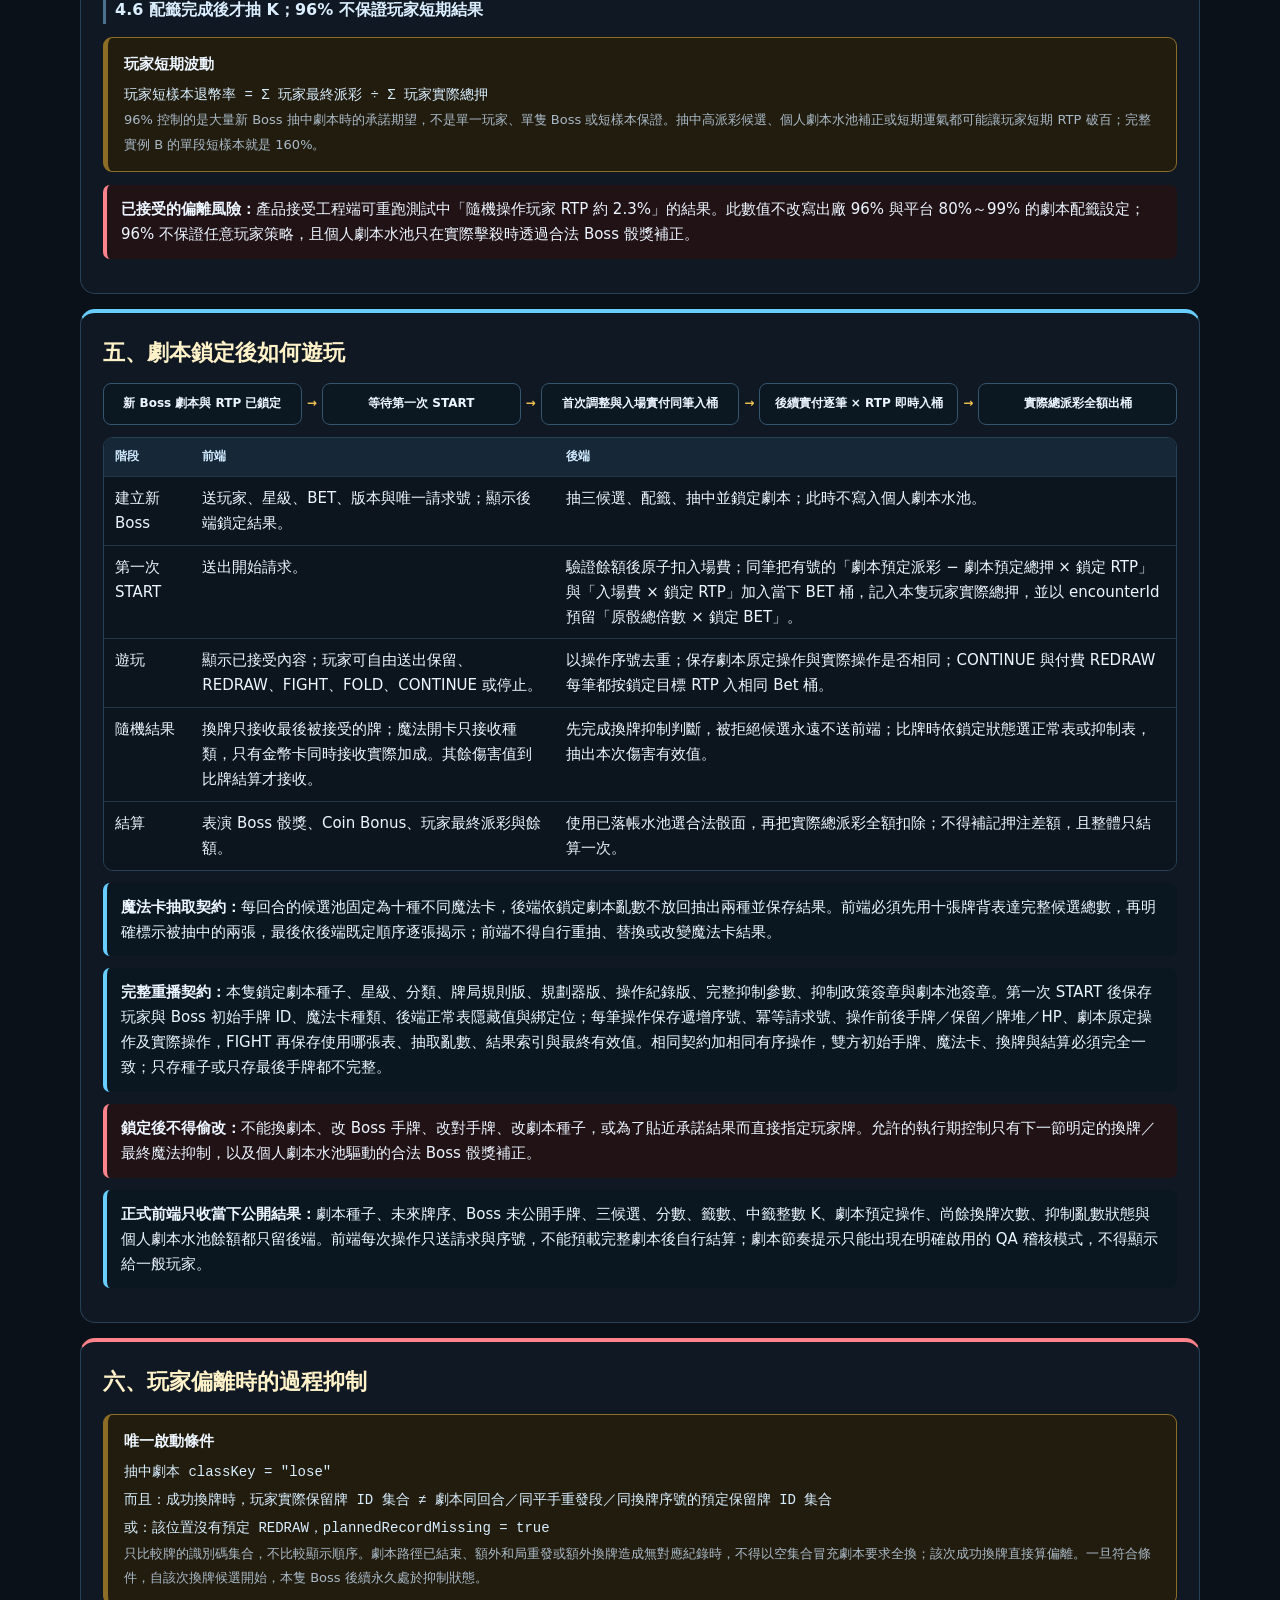
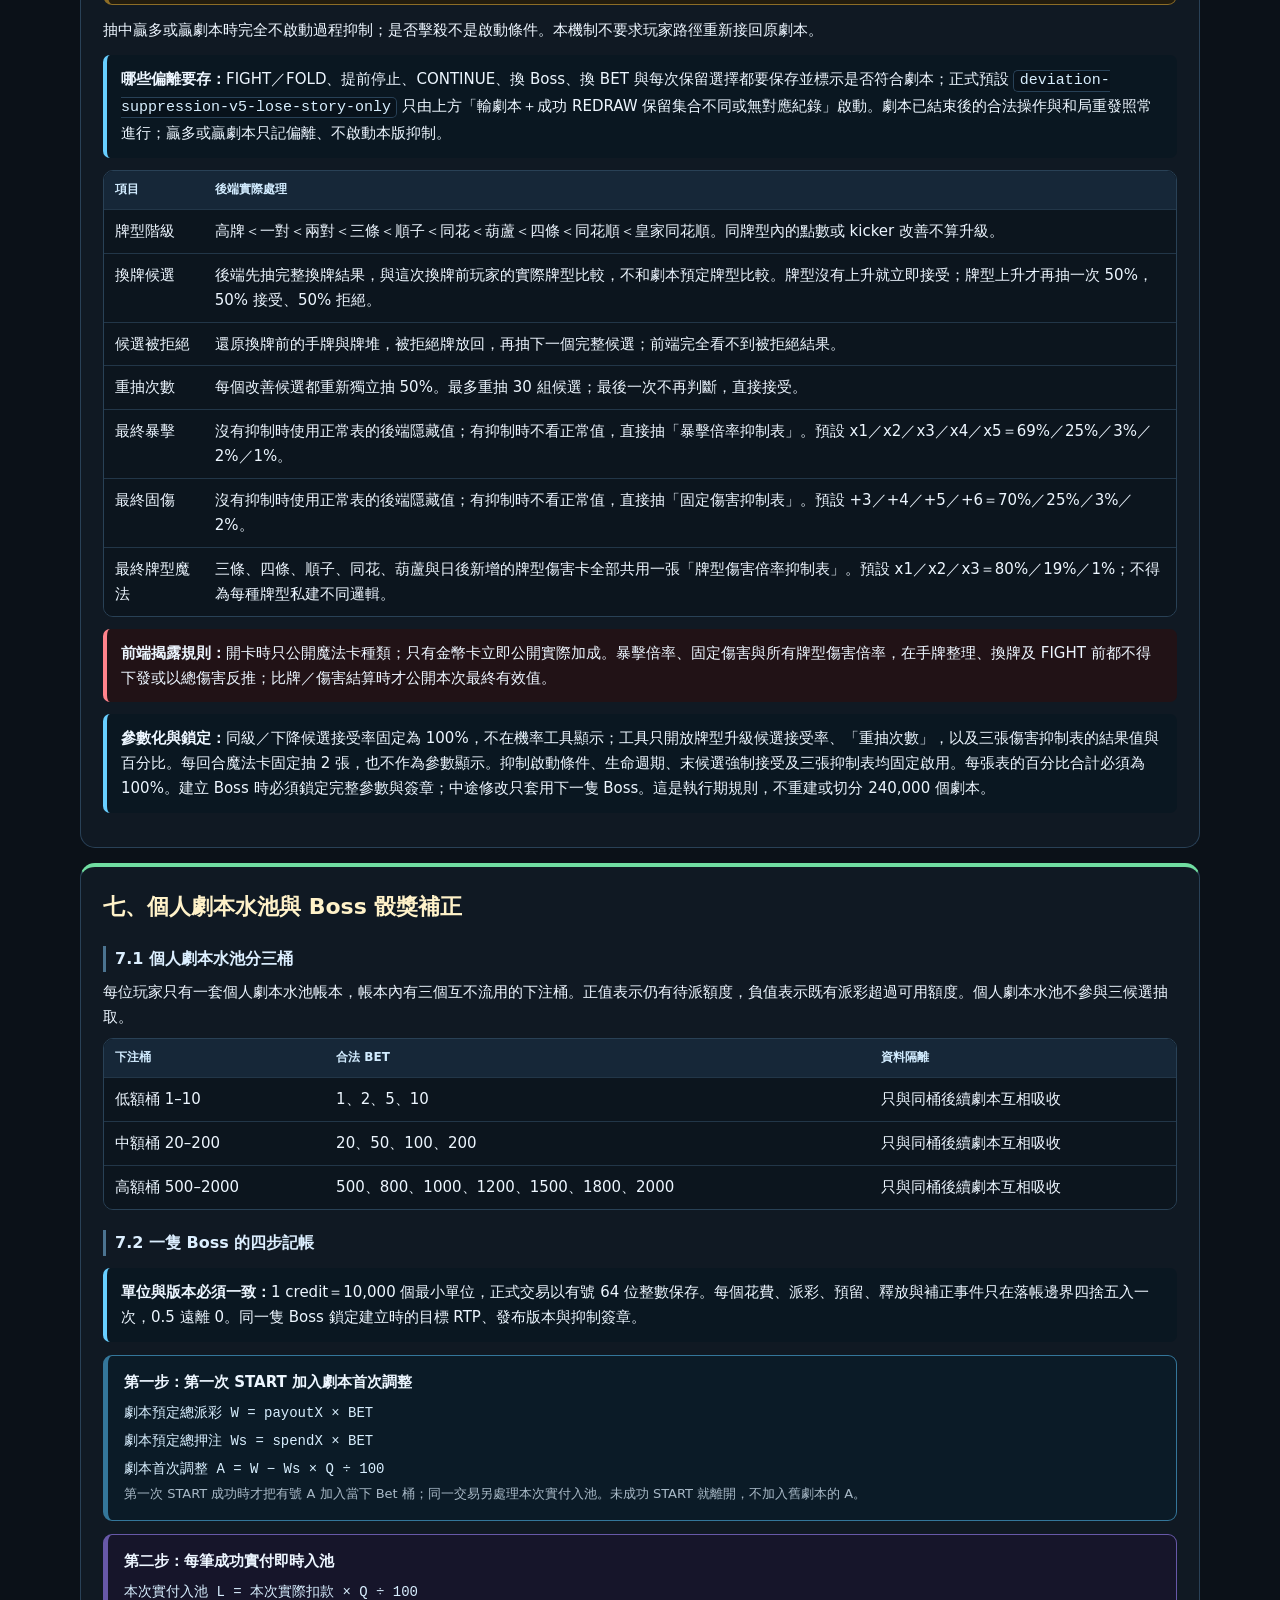
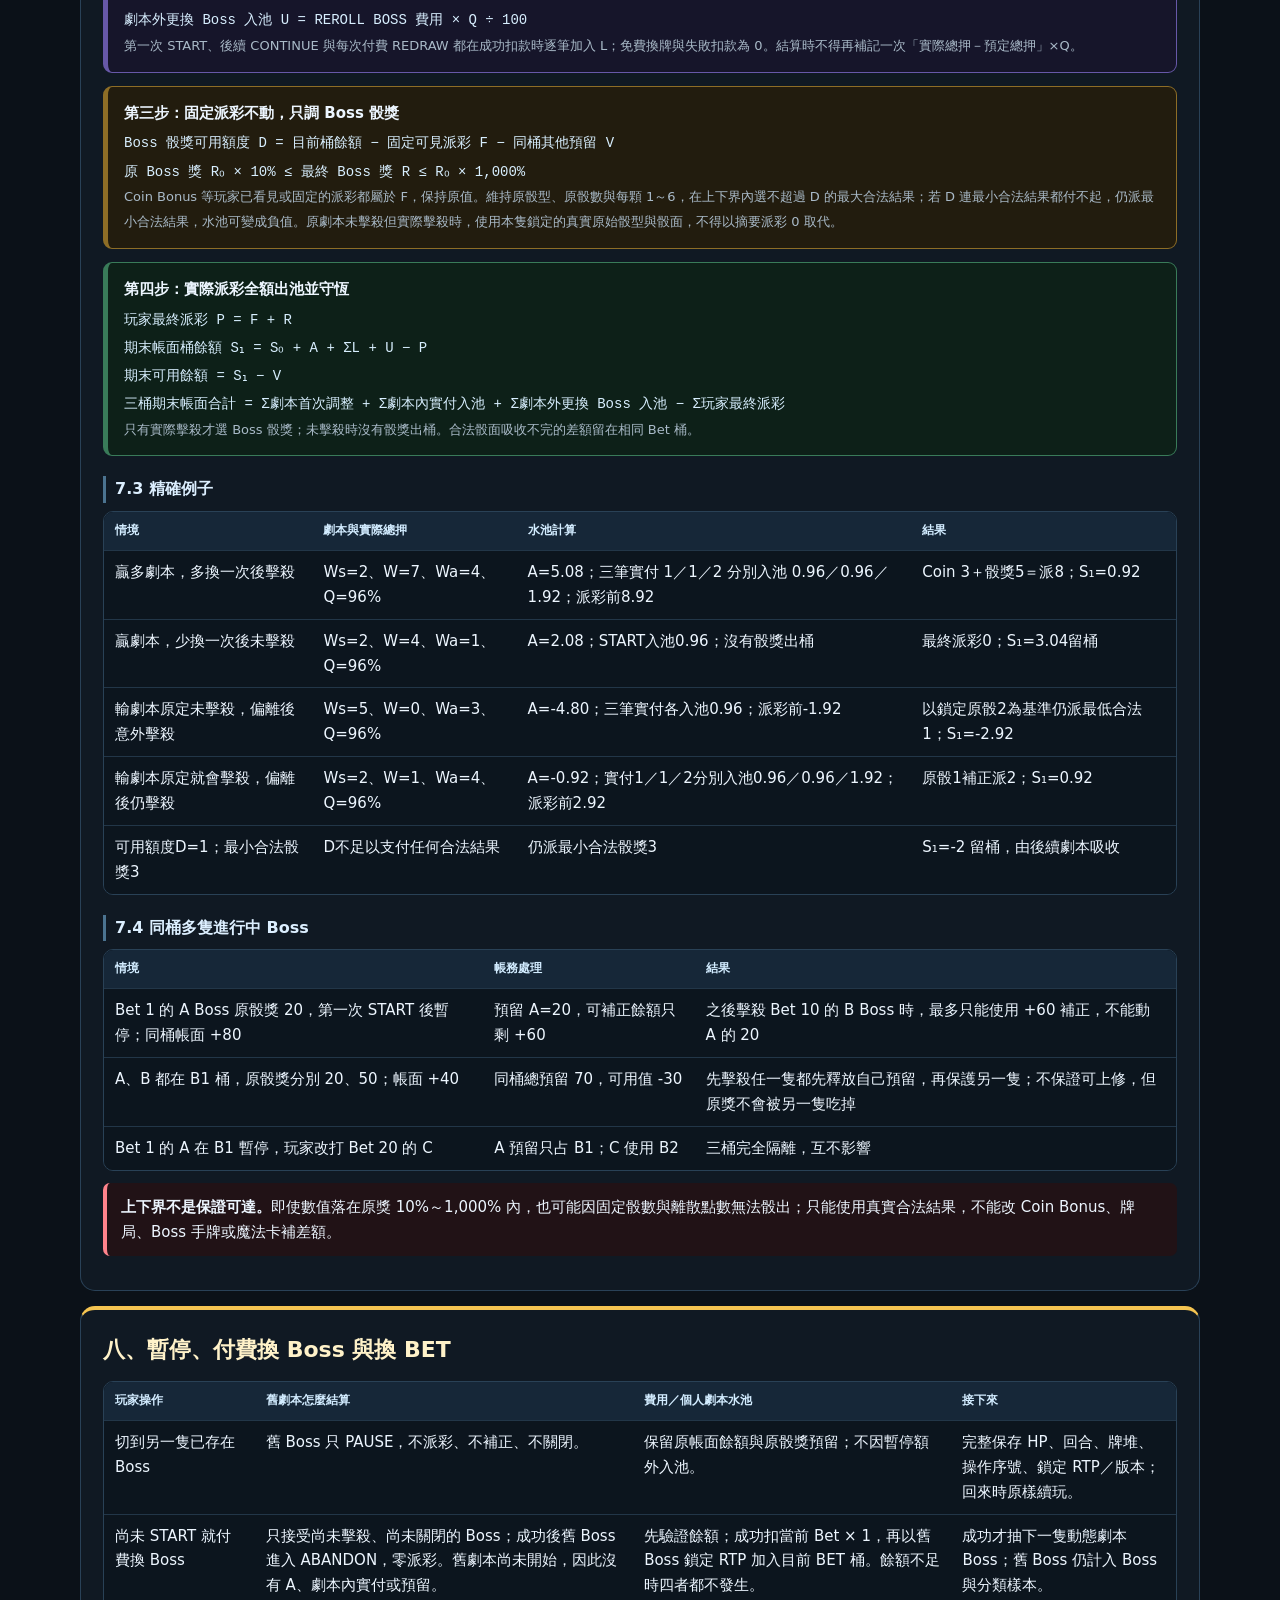
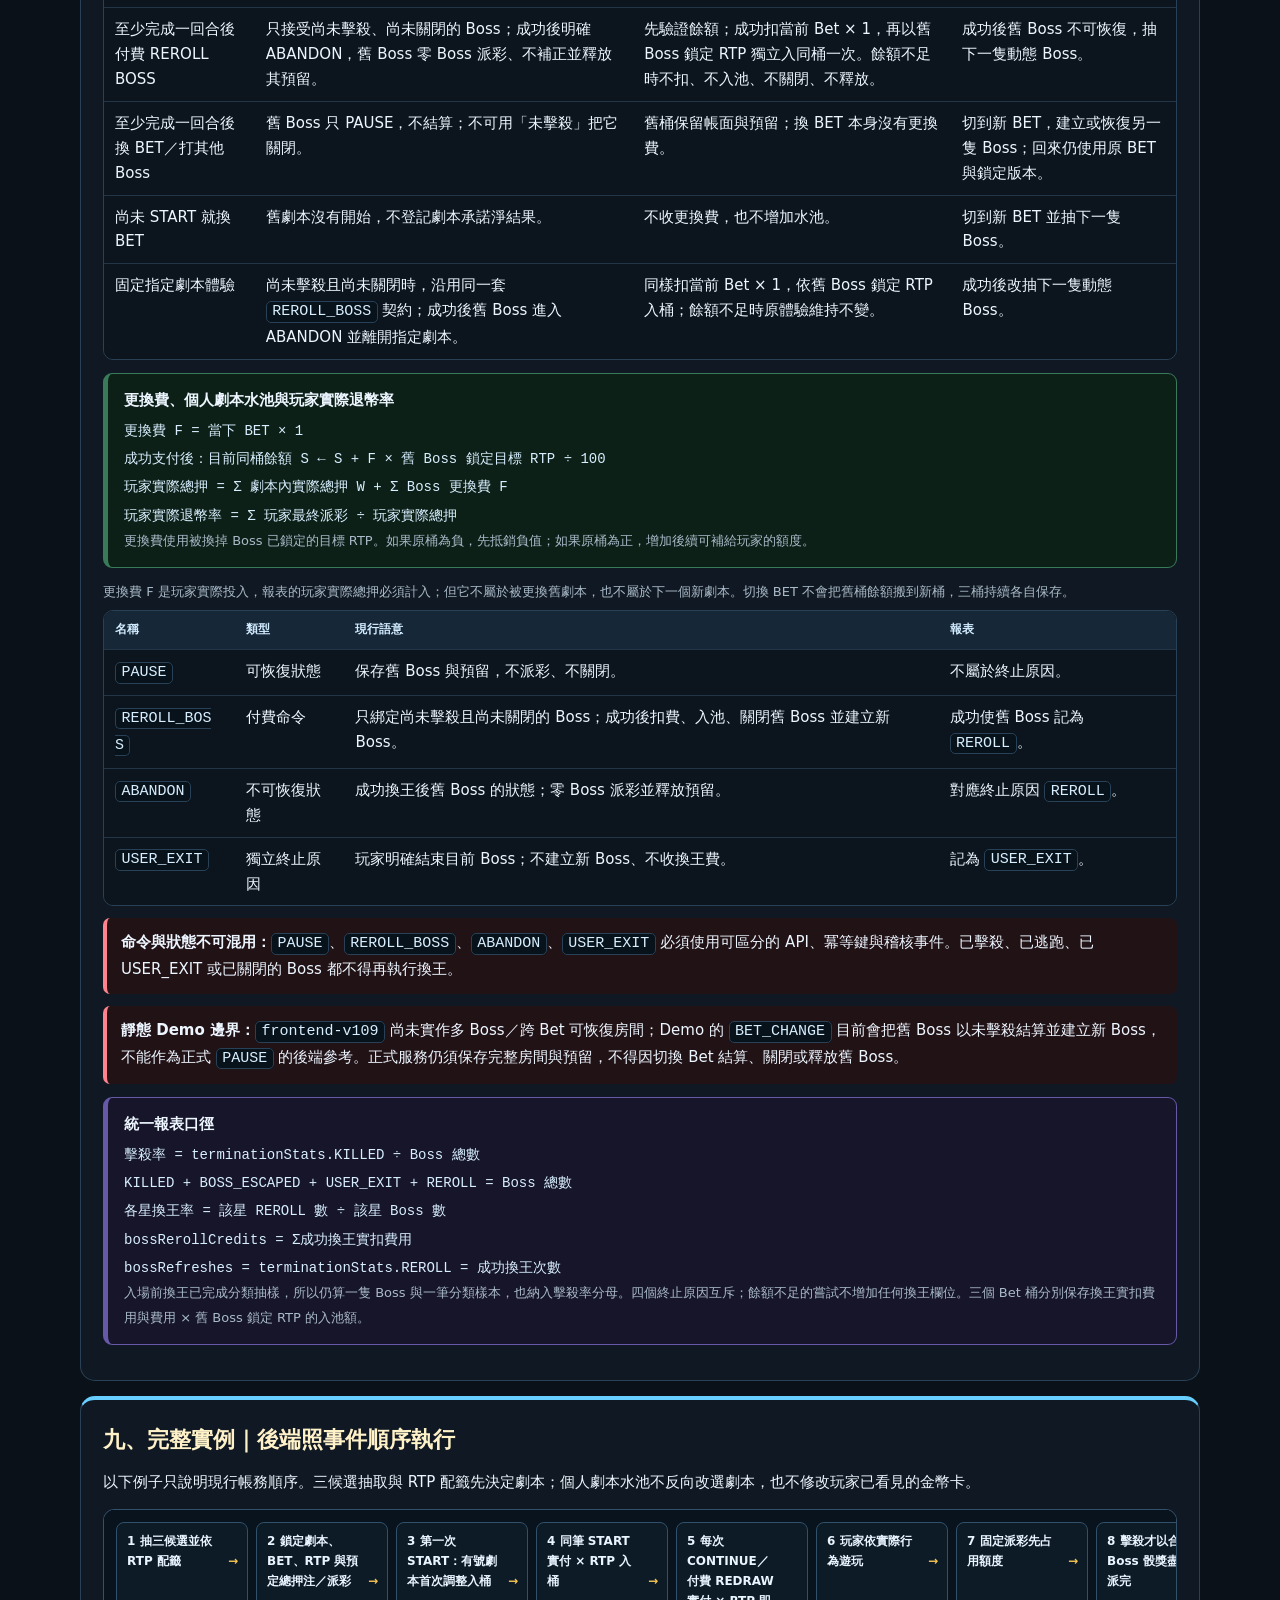
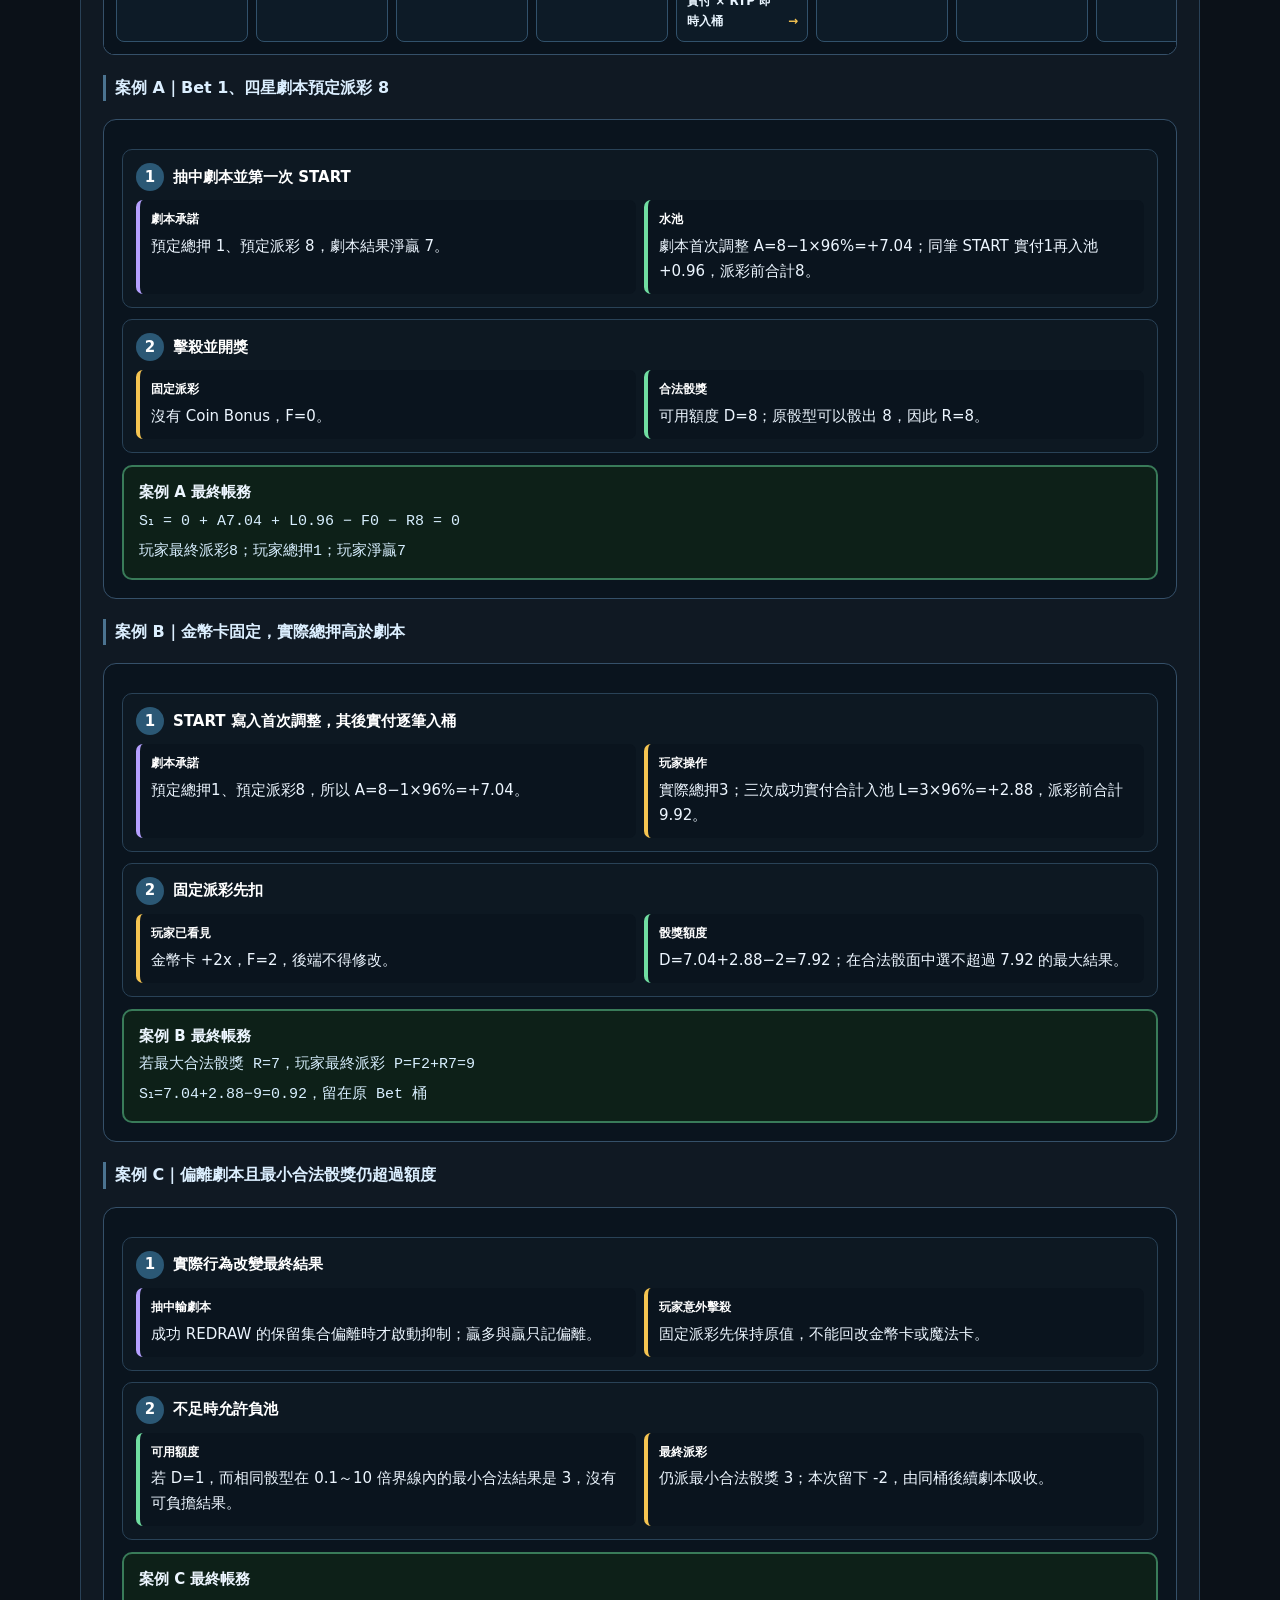
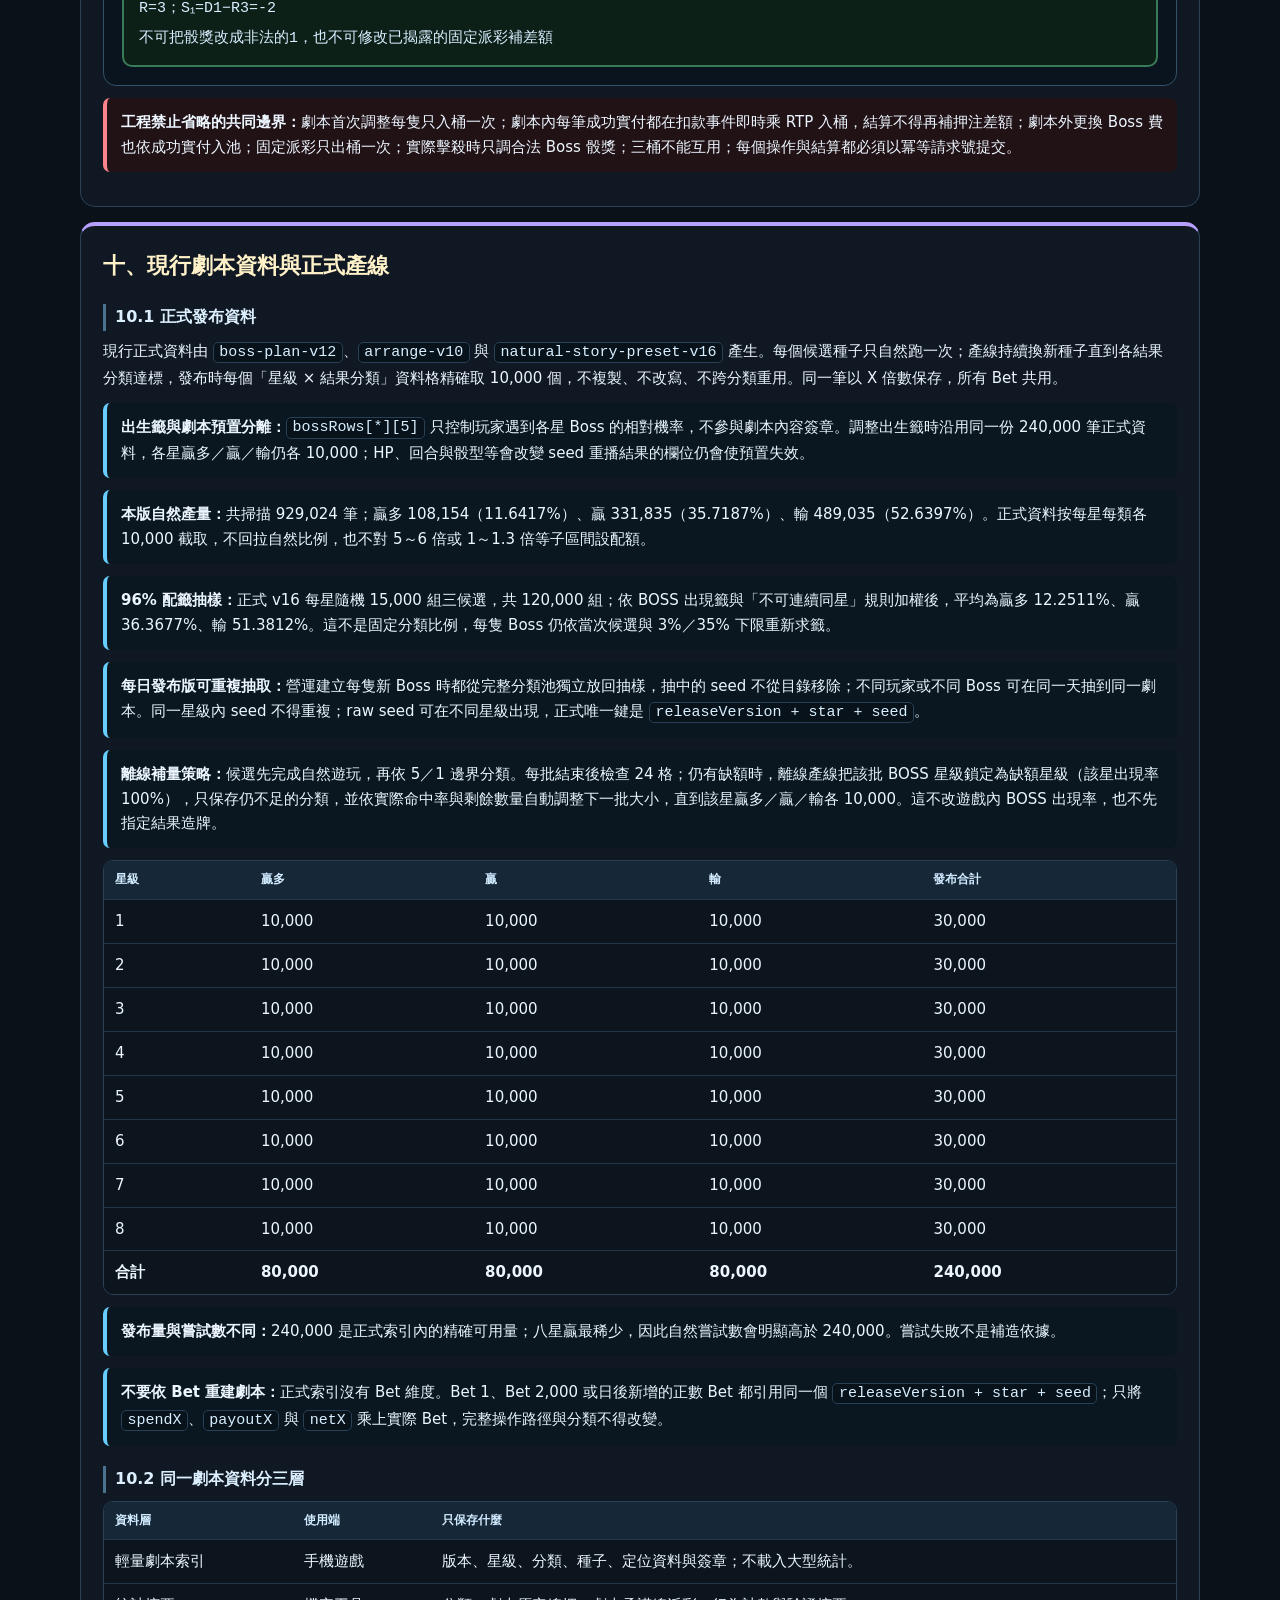
==== commit 13a25547: "修正換王帳務與出生籤驗證，同步交接文件" ====
--- a/後端文件.html
+++ b/後端文件.html
@@ -17,9 +17,9 @@
 <body>
   <div class="shell">
     <header>
-      <p class="eyebrow">工程唯一現行規格 · 2026-09-18</p>
+      <p class="eyebrow">工程唯一現行規格 · 2026-09-23</p>
       <h1>Boss Duel 後端文件</h1>
-      <div class="badges"><span class="badge">backend-doc-v20</span><span class="badge">suppression-v5 · CONFIGURABLE TABLES</span><span class="badge">240,000 · BET-INDEPENDENT</span></div>
+      <div class="badges"><span class="badge">backend-doc-v22</span><span class="badge">suppression-v5 · CONFIGURABLE TABLES</span><span class="badge">240,000 · BET-INDEPENDENT</span></div>
       <div class="grid four" style="margin-top:16px">
         <div class="card"><strong>劇本來源</strong><code>story-player-policy-v1</code> 只依當下資訊固定選路並跑完整隻 Boss；同一劇本以 X 倍數通用所有 Bet。</div>
         <div class="card"><strong>新 Boss 抽取</strong>贏多、贏、輸三個完整分類各抽 1 個；贏多至少 3%、贏至少 35%，再做目標 RTP 分數配籤。</div>
@@ -74,6 +74,7 @@
       </tbody></table></div>
       <div class="note"><strong>一般玩家自動保留：</strong>前端的一般玩家仍使用既有基礎核心加效果牌補位規則；這不等於離線劇本玩家選路。劇本玩家走一般路線時只取 <code>coreCards</code>，效果牌只有在相容候選核心內才會跟著保留。</div>
       <div class="note"><strong>機率工具的劇本玩家：</strong>資金足夠時，牌局操作依抽中的正式劇本執行。獨立退幣會逐筆檢查支付能力：可付入場就開始，免費換牌照做，付不起的付費換牌不執行，並以當下手牌完成 FIGHT／FOLD；下一回合入場付不起時停止該 Boss。最終實際派彩仍依個人劇本水池結算。</div>
+      <div class="note"><strong>機率工具的極端玩家換王規則：</strong>抽中 1 星 Boss 後，在第一次 START 與入場 Bet 扣款前，以固定 50% 機率嘗試 <code>REROLL_BOSS</code>；只有餘額足夠才成功。餘額不足時不扣款、不換王、不關閉舊 Boss，並照常判斷能否 START。這是現行唯一自動換王規則；舊的全星級 <code>refreshProbability</code> 隨機模型不得接入正式機率工具。</div>
       <div class="note"><strong>REDRAW 保留契約：</strong>保留牌不區分系統自動或玩家手選，送出 REDRAW 時全部視為玩家確認，一般情況不得取消。唯一例外是換牌後完整六張已形成皇家同花順、同花順或四條；此時直接改保留優先序最高的完成牌型，即使必須取消先前保留。其他牌型仍必須完整包含全部確認牌。</div>
       <h3>2.3 固定開發順序</h3>
       <div class="steps">
@@ -218,15 +219,18 @@
       <h2>八、暫停、付費換 Boss 與換 BET</h2>
       <div class="table-wrap"><table><thead><tr><th>玩家操作</th><th>舊劇本怎麼結算</th><th>費用／個人劇本水池</th><th>接下來</th></tr></thead><tbody>
         <tr><td>切到另一隻已存在 Boss</td><td>舊 Boss 只 PAUSE，不派彩、不補正、不關閉。</td><td>保留原帳面餘額與原骰獎預留；不因暫停額外入池。</td><td>完整保存 HP、回合、牌堆、操作序號、鎖定 RTP／版本；回來時原樣續玩。</td></tr>
-        <tr><td>尚未 START 就付費換 Boss</td><td>舊劇本尚未開始，沒有自然派彩。</td><td>更換費乘上當下目標 RTP，正向加入目前 BET 桶；不算舊劇本的玩家實際總押。</td><td>抽下一隻動態劇本 Boss。</td></tr>
-        <tr><td>至少完成一回合後付費 REROLL BOSS</td><td>這是明確 ABANDON：關閉舊 Boss，不補正並釋放其預留。</td><td>舊劇本關閉後，更換費再乘新 Boss 建立時目標 RTP，獨立入同桶一次。</td><td>舊 Boss 不可恢復，抽下一隻動態 Boss。</td></tr>
+        <tr><td>尚未 START 就付費換 Boss</td><td>只接受尚未擊殺、尚未關閉的 Boss；成功後舊 Boss 進入 ABANDON，零派彩。舊劇本尚未開始，因此沒有 A、劇本內實付或預留。</td><td>先驗證餘額；成功扣當前 Bet × 1，再以舊 Boss 鎖定 RTP 加入目前 BET 桶。餘額不足時四者都不發生。</td><td>成功才抽下一隻動態劇本 Boss；舊 Boss 仍計入 Boss 與分類樣本。</td></tr>
+        <tr><td>至少完成一回合後付費 REROLL BOSS</td><td>只接受尚未擊殺、尚未關閉的 Boss；成功後明確 ABANDON，舊 Boss 零 Boss 派彩、不補正並釋放其預留。</td><td>先驗證餘額；成功扣當前 Bet × 1，再以舊 Boss 鎖定 RTP 獨立入同桶一次。餘額不足時不扣、不入池、不關閉、不釋放。</td><td>成功後舊 Boss 不可恢復，抽下一隻動態 Boss。</td></tr>
         <tr><td>至少完成一回合後換 BET／打其他 Boss</td><td>舊 Boss 只 PAUSE，不結算；不可用「未擊殺」把它關閉。</td><td>舊桶保留帳面與預留；換 BET 本身沒有更換費。</td><td>切到新 BET，建立或恢復另一隻 Boss；回來仍使用原 BET 與鎖定版本。</td></tr>
         <tr><td>尚未 START 就換 BET</td><td>舊劇本沒有開始，不登記劇本承諾淨結果。</td><td>不收更換費，也不增加水池。</td><td>切到新 BET 並抽下一隻 Boss。</td></tr>
-        <tr><td>固定指定劇本體驗</td><td>劇本被體驗模式鎖定。</td><td>不開放付費更換。</td><td>維持原劇本。</td></tr>
-      </tbody></table></div>
-      <div class="formula greenbox"><strong>更換費、個人劇本水池與玩家實際退幣率</strong><code>更換費 F = REROLL BOSS 費用倍數 × 當下 BET</code><code>支付更換費後：目前同桶餘額 S ← S + F × 鎖定目標 RTP ÷ 100</code><code>玩家實際總押 = Σ 本隻劇本內實際總押 W + Σ Boss 更換費 F</code><code>玩家實際退幣率 = Σ 玩家最終派彩 ÷ 玩家實際總押</code><span class="small">抽劇本與更換費入池使用同一目標 RTP。如果原桶為負，先抵銷負值；如果原桶為正，增加後續可補給玩家的額度。</span></div>
+        <tr><td>固定指定劇本體驗</td><td>尚未擊殺且尚未關閉時，沿用同一套 <code>REROLL_BOSS</code> 契約；成功後舊 Boss 進入 ABANDON 並離開指定劇本。</td><td>同樣扣當前 Bet × 1，依舊 Boss 鎖定 RTP 入桶；餘額不足時原體驗維持不變。</td><td>成功後改抽下一隻動態 Boss。</td></tr>
+      </tbody></table></div>
+      <div class="formula greenbox"><strong>更換費、個人劇本水池與玩家實際退幣率</strong><code>更換費 F = 當下 BET × 1</code><code>成功支付後：目前同桶餘額 S ← S + F × 舊 Boss 鎖定目標 RTP ÷ 100</code><code>玩家實際總押 = Σ 劇本內實際總押 W + Σ Boss 更換費 F</code><code>玩家實際退幣率 = Σ 玩家最終派彩 ÷ 玩家實際總押</code><span class="small">更換費使用被換掉 Boss 已鎖定的目標 RTP。如果原桶為負，先抵銷負值；如果原桶為正，增加後續可補給玩家的額度。</span></div>
       <p class="small">更換費 F 是玩家實際投入，報表的玩家實際總押必須計入；但它不屬於被更換舊劇本，也不屬於下一個新劇本。切換 BET 不會把舊桶餘額搬到新桶，三桶持續各自保存。</p>
-      <div class="warning"><strong>命令不可混用：</strong><code>PAUSE</code> 可恢復且保留預留；<code>ABANDON</code>／付費 <code>REROLL_BOSS</code> 不可恢復並釋放預留。兩者必須使用不同 API、冪等鍵與稽核事件。</div>
+      <div class="table-wrap"><table><thead><tr><th>名稱</th><th>類型</th><th>現行語意</th><th>報表</th></tr></thead><tbody><tr><td><code>PAUSE</code></td><td>可恢復狀態</td><td>保存舊 Boss 與預留，不派彩、不關閉。</td><td>不屬於終止原因。</td></tr><tr><td><code>REROLL_BOSS</code></td><td>付費命令</td><td>只綁定尚未擊殺且尚未關閉的 Boss；成功後扣費、入池、關閉舊 Boss 並建立新 Boss。</td><td>成功使舊 Boss 記為 <code>REROLL</code>。</td></tr><tr><td><code>ABANDON</code></td><td>不可恢復狀態</td><td>成功換王後舊 Boss 的狀態；零 Boss 派彩並釋放預留。</td><td>對應終止原因 <code>REROLL</code>。</td></tr><tr><td><code>USER_EXIT</code></td><td>獨立終止原因</td><td>玩家明確結束目前 Boss；不建立新 Boss、不收換王費。</td><td>記為 <code>USER_EXIT</code>。</td></tr></tbody></table></div>
+      <div class="warning"><strong>命令與狀態不可混用：</strong><code>PAUSE</code>、<code>REROLL_BOSS</code>、<code>ABANDON</code>、<code>USER_EXIT</code> 必須使用可區分的 API、冪等鍵與稽核事件。已擊殺、已逃跑、已 USER_EXIT 或已關閉的 Boss 都不得再執行換王。</div>
+      <div class="warning"><strong>靜態 Demo 邊界：</strong><code>frontend-v109</code> 尚未實作多 Boss／跨 Bet 可恢復房間；Demo 的 <code>BET_CHANGE</code> 目前會把舊 Boss 以未擊殺結算並建立新 Boss，不能作為正式 <code>PAUSE</code> 的後端參考。正式服務仍須保存完整房間與預留，不得因切換 Bet 結算、關閉或釋放舊 Boss。</div>
+      <div class="formula violetbox"><strong>統一報表口徑</strong><code>擊殺率 = terminationStats.KILLED ÷ Boss 總數</code><code>KILLED + BOSS_ESCAPED + USER_EXIT + REROLL = Boss 總數</code><code>各星換王率 = 該星 REROLL 數 ÷ 該星 Boss 數</code><code>bossRerollCredits = Σ成功換王實扣費用</code><code>bossRefreshes = terminationStats.REROLL = 成功換王次數</code><span class="small">入場前換王已完成分類抽樣，所以仍算一隻 Boss 與一筆分類樣本，也納入擊殺率分母。四個終止原因互斥；餘額不足的嘗試不增加任何換王欄位。三個 Bet 桶分別保存換王實扣費用與費用 × 舊 Boss 鎖定 RTP 的入池額。</span></div>
     </section>
 
     <section id="examples" class="blue">
@@ -279,6 +283,7 @@
       <h2>十、現行劇本資料與正式產線</h2>
       <h3>10.1 正式發布資料</h3>
       <p>現行正式資料由 <code>boss-plan-v12</code>、<code>arrange-v10</code> 與 <code>natural-story-preset-v16</code> 產生。每個候選種子只自然跑一次；產線持續換新種子直到各結果分類達標，發布時每個「星級 × 結果分類」資料格精確取 10,000 個，不複製、不改寫、不跨分類重用。同一筆以 X 倍數保存，所有 Bet 共用。</p>
+      <div class="note"><strong>出生籤與劇本預置分離：</strong><code>bossRows[*][5]</code> 只控制玩家遇到各星 Boss 的相對機率，不參與劇本內容簽章。調整出生籤時沿用同一份 240,000 筆正式資料，各星贏多／贏／輸仍各 10,000；HP、回合與骰型等會改變 seed 重播結果的欄位仍會使預置失效。</div>
       <div class="note"><strong>本版自然產量：</strong>共掃描 929,024 筆；贏多 108,154（11.6417%）、贏 331,835（35.7187%）、輸 489,035（52.6397%）。正式資料按每星每類各 10,000 截取，不回拉自然比例，也不對 5～6 倍或 1～1.3 倍等子區間設配額。</div>
       <div class="note"><strong>96% 配籤抽樣：</strong>正式 v16 每星隨機 15,000 組三候選，共 120,000 組；依 BOSS 出現籤與「不可連續同星」規則加權後，平均為贏多 12.2511%、贏 36.3677%、輸 51.3812%。這不是固定分類比例，每隻 Boss 仍依當次候選與 3%／35% 下限重新求籤。</div>
       <div class="note"><strong>每日發布版可重複抽取：</strong>營運建立每隻新 Boss 時都從完整分類池獨立放回抽樣，抽中的 seed 不從目錄移除；不同玩家或不同 Boss 可在同一天抽到同一劇本。同一星級內 seed 不得重複；raw seed 可在不同星級出現，正式唯一鍵是 <code>releaseVersion + star + seed</code>。</div>
@@ -294,7 +299,7 @@
       <div class="steps">
         <div>每個正式版本的每星、每種結果分類都必須有 10,000 個可用劇本；全 8 星發布量固定 240,000 個。</div>
         <div>自然生成必須持續到最稀少分類也達標，再各格截取 10,000 個；不能複製、補造或改寫劇本。</div>
-        <div>分類門檻、Boss 參數、魔法機率、規劃版本、索引與稽核資料必須共用同一版本簽章。</div>
+        <div>分類門檻、會影響單星劇本內容的 Boss 參數、魔法機率、規劃版本、索引與稽核資料必須共用同一版本簽章；線上出生籤排除在劇本內容簽章之外。</div>
         <div>完整重播全部 240,000 筆，逐筆檢查同星級 <code>star + seed</code> 唯一、分類、摘要、操作路徑與跨檔 SHA-256；raw seed 不作跨星級全域鍵，任一筆失敗整版不得發布。</div>
         <div>新 Boss 使用新發布版本；進行中的 Boss 維持原發布版、RTP、抑制簽章與完整房間狀態。換日、回滾及滾動部署不得跨版本還原。</div>
       </div>
@@ -320,7 +325,7 @@
         <tr><td>新 Boss 鎖定</td><td>玩家、BET、星級、劇本版本、配籤政策版本、最低占比快照、鎖定目標 RTP、三候選 ID、分數、籤數、理論誤差、中籤整數 K、抽中劇本與唯一請求號。</td><td>版本錯誤或無法配籤時不得留下半筆鎖定。</td></tr>
         <tr><td>第一次 START</td><td>鎖定劇本 ID、START 請求號、實際扣款、鎖定 BET／RTP、劇本預定總押注、劇本預定派彩、有號劇本首次調整、實付入池額、開始前後同桶水池，以及 encounterId 對應的原骰獎預留。</td><td>扣款、劇本首次調整、實付入池、玩家實際總押與預留必須原子完成；失敗時劇本維持未開始。</td></tr>
         <tr><td>CONTINUE／付費 REDRAW</td><td>操作序號、唯一請求號、實際扣款、鎖定 RTP、實付入池額、入池前後餘額；REDRAW 另存同回合／同平手重發段／同換牌序號的預定與實際保留牌 ID、完整抑制簽章、候選序列與接受結果。</td><td>重送同一序號只回傳第一次結果；不能重複扣款、重複入池、重新抽值或前進節點。</td></tr>
-        <tr><td>付費換 Boss</td><td>更換請求號、舊 Boss 狀態、舊劇本結算、更換費扣款與入桶、新 Boss 鎖定。</td><td>五項必須同一交易完成；重送只回第一次結果，任一步失敗就全部回滾。</td></tr>
+        <tr><td>付費換 Boss</td><td>更換請求號、舊 Boss 未擊殺／未關閉檢查、餘額檢查、當前 Bet × 1 實扣、舊 Boss 鎖定 RTP、三桶中的目標桶、更換費入池額、舊 Boss ABANDON／零派彩／預留釋放、新 Boss 鎖定。</td><td>先驗證再於同一交易完成；餘額不足或任一步失敗時不扣款、不入池、不換王、不關閉舊 Boss。重送只回第一次結果。</td></tr>
         <tr><td>PAUSE／換 BET</td><td>換注請求號、舊 Boss 完整房間狀態與預留、新 BET、新 Boss 鎖定或恢復。</td><td>不得結算或釋放舊 Boss 預留；不得搬移三桶餘額。</td></tr>
         <tr><td>結算交易</td><td>鎖定目標 RTP、劇本預定總押／派彩、已落帳劇本首次調整、逐筆實付入池合計、玩家實際總押、實際派彩、本隻預留釋放、同桶其他預留、原骰獎、合法骰面、10%～1,000% 邊界、補正額、個人劇本水池前後與玩家最終派彩。</td><td>結算不得再補記押注差額；斷線後恢復同一 Boss 與同一結算，派彩只能完成一次。</td></tr>
       </tbody></table></div>
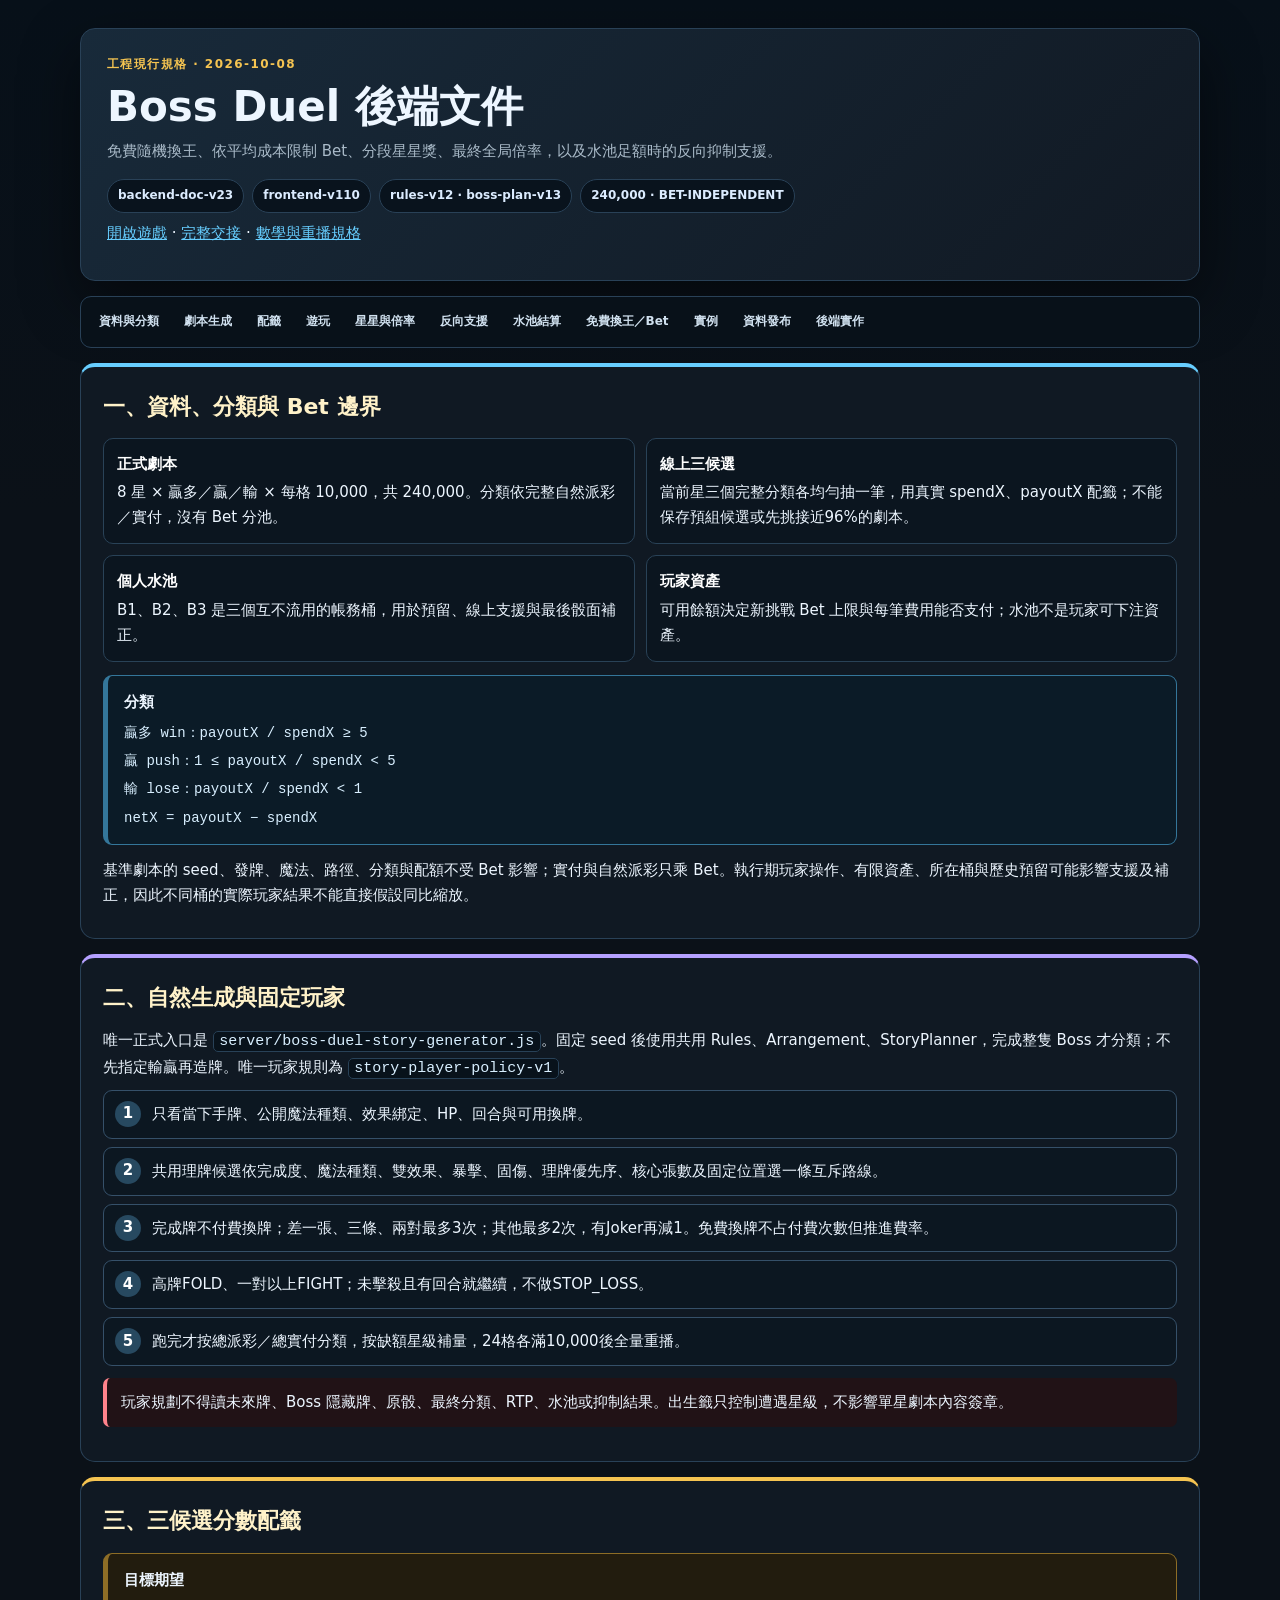
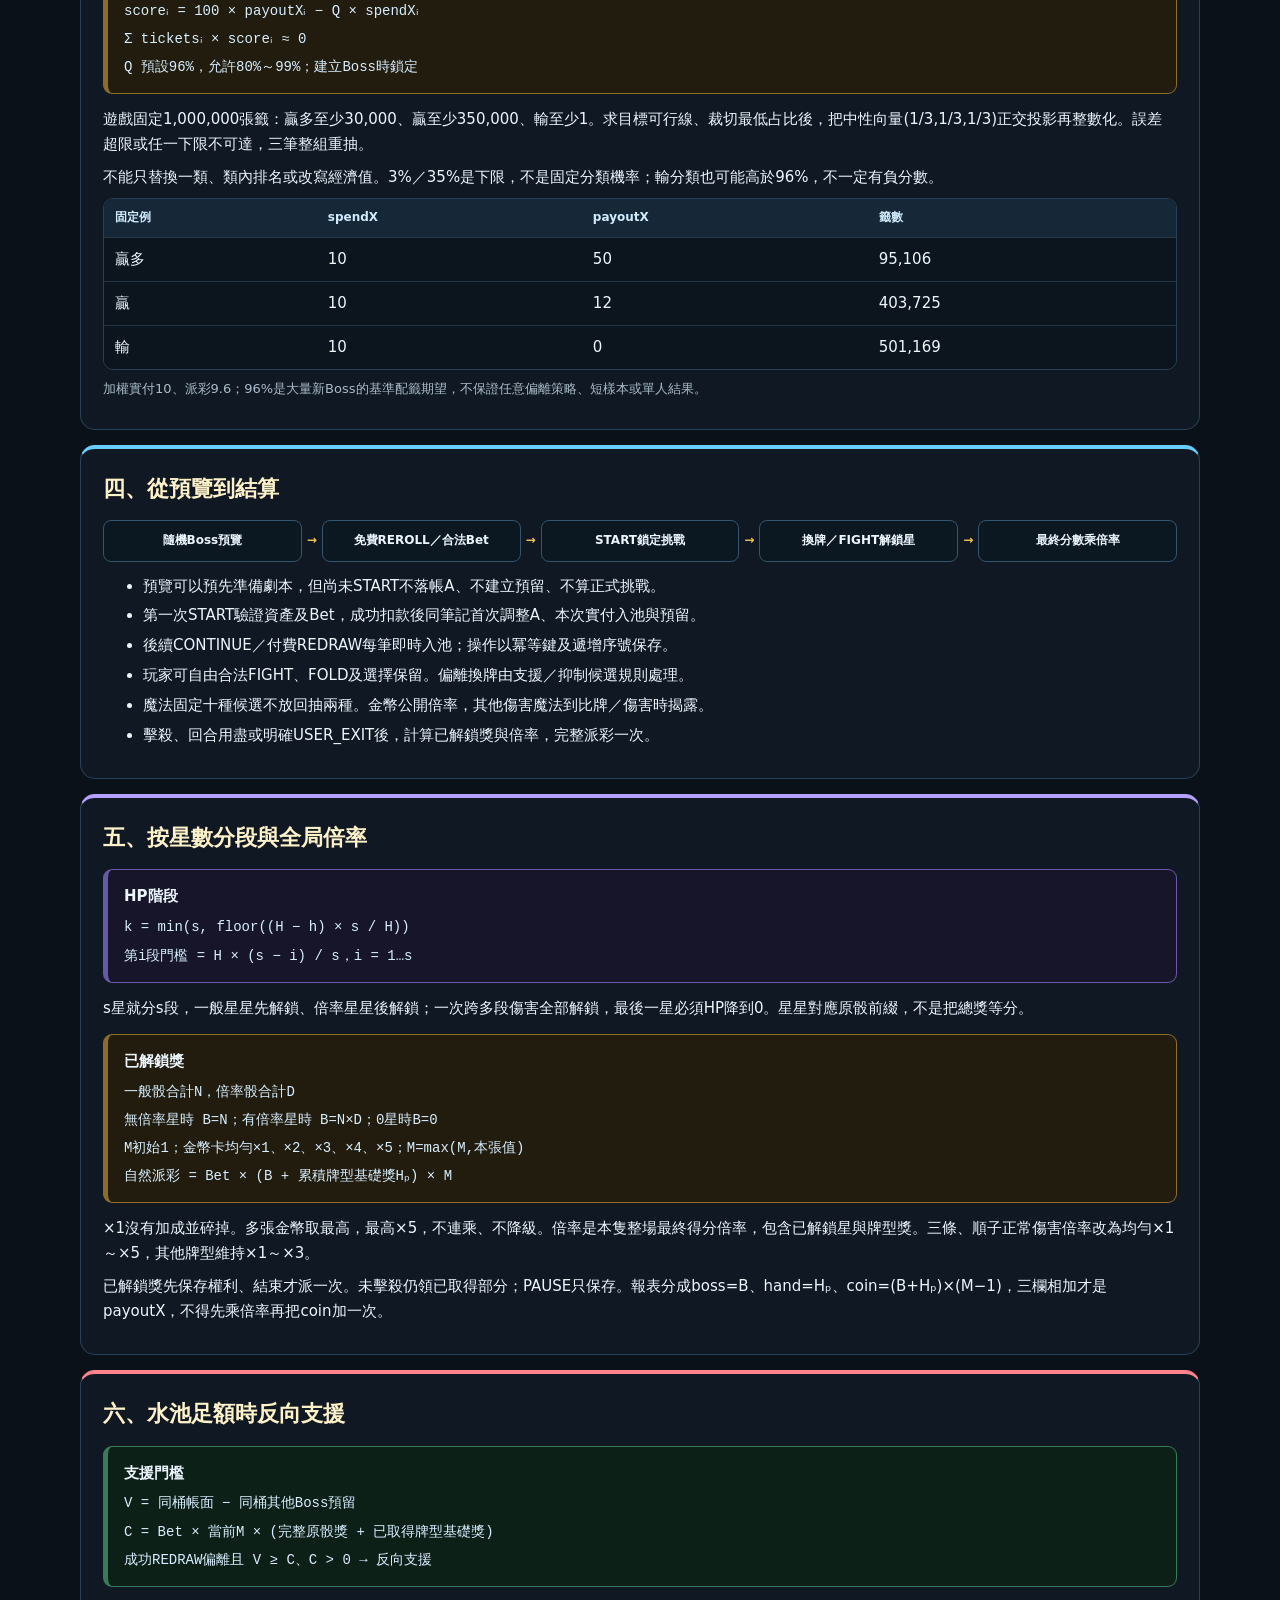
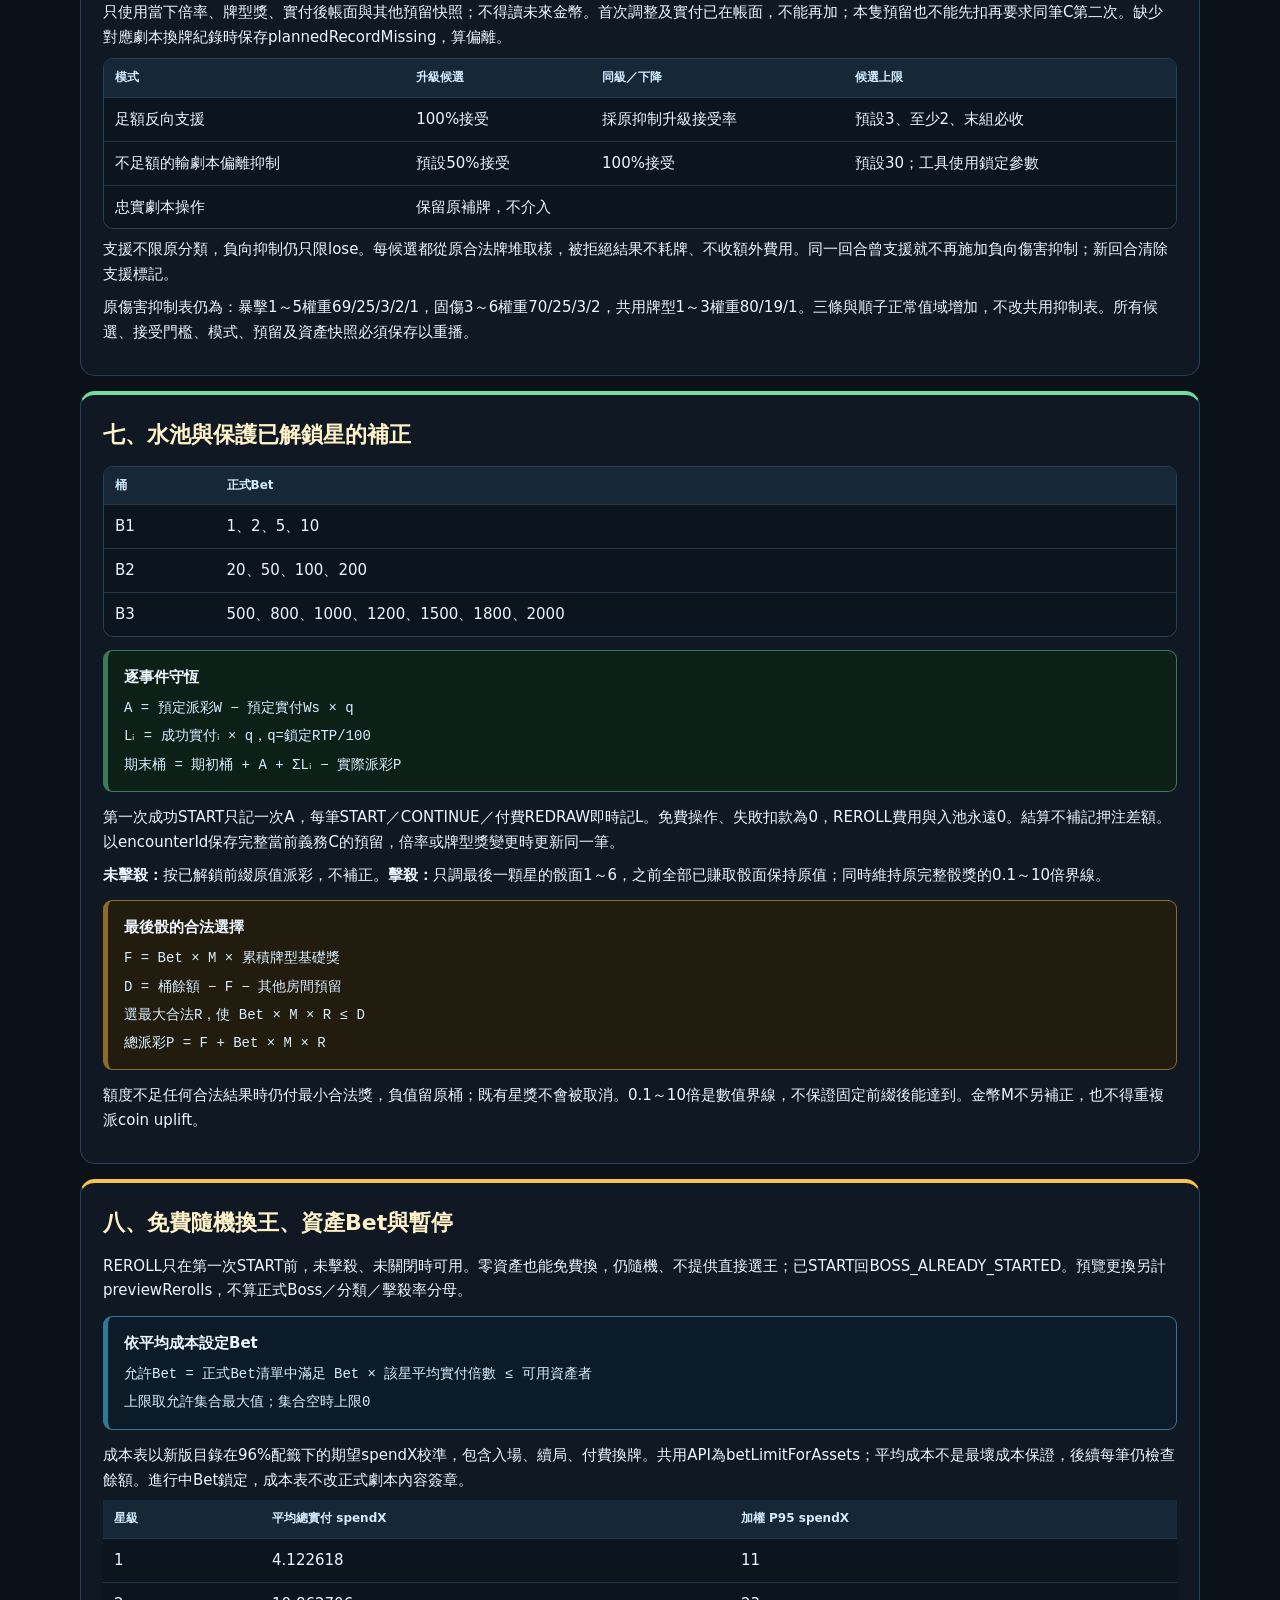
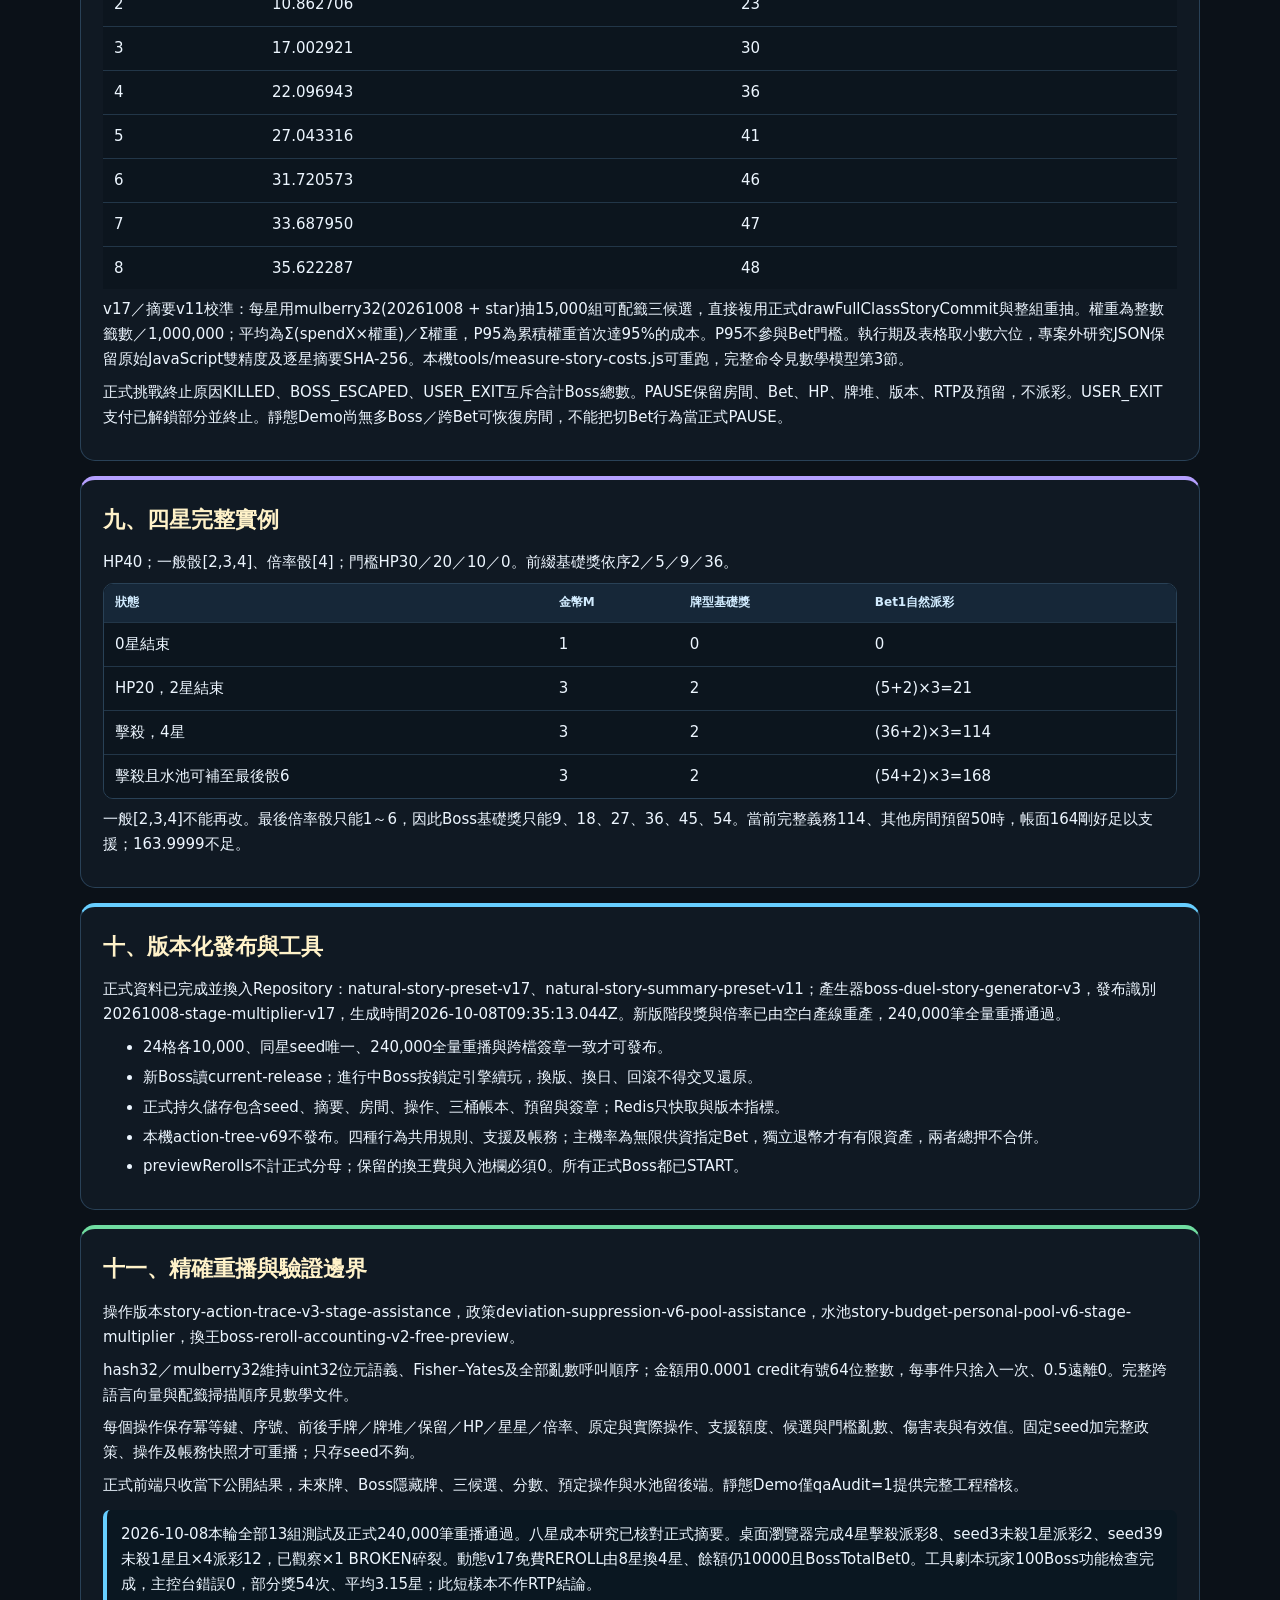
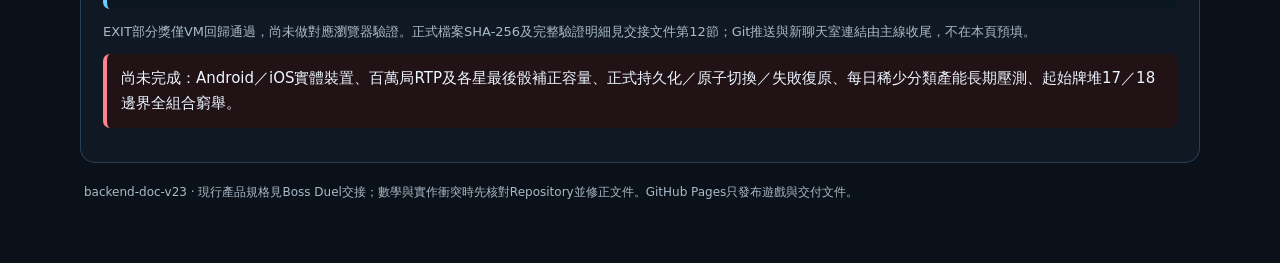
==== commit f08ac87d: "新增分段星獎與全局倍率，完成免費換王及水池支援" ====
--- a/後端文件.html
+++ b/後端文件.html
@@ -15,340 +15,117 @@
   </style>
 </head>
 <body>
-  <div class="shell">
+  <main class="shell">
     <header>
-      <p class="eyebrow">工程唯一現行規格 · 2026-09-23</p>
+      <p class="eyebrow">工程現行規格 · 2026-10-08</p>
       <h1>Boss Duel 後端文件</h1>
-      <div class="badges"><span class="badge">backend-doc-v22</span><span class="badge">suppression-v5 · CONFIGURABLE TABLES</span><span class="badge">240,000 · BET-INDEPENDENT</span></div>
-      <div class="grid four" style="margin-top:16px">
-        <div class="card"><strong>劇本來源</strong><code>story-player-policy-v1</code> 只依當下資訊固定選路並跑完整隻 Boss；同一劇本以 X 倍數通用所有 Bet。</div>
-        <div class="card"><strong>新 Boss 抽取</strong>贏多、贏、輸三個完整分類各抽 1 個；贏多至少 3%、贏至少 35%，再做目標 RTP 分數配籤。</div>
-        <div class="card"><strong>遊玩控制</strong>劇本鎖定；只有抽中輸劇本且玩家成功換牌偏離，才啟動過程抑制。</div>
-        <div class="card"><strong>最終結算</strong>第一次 START 加入劇本首次調整；每筆實付按鎖定 RTP 即時入桶，擊殺時只用合法 Boss 骰獎盡量派完。</div>
-      </div>
+      <p class="lead">免費隨機換王、依平均成本限制 Bet、分段星星獎、最終全局倍率，以及水池足額時的反向抑制支援。</p>
+      <div class="badges"><span class="badge">backend-doc-v23</span><span class="badge">frontend-v110</span><span class="badge">rules-v12 · boss-plan-v13</span><span class="badge">240,000 · BET-INDEPENDENT</span></div>
+      <p><a href="遊戲Demo.html?v=frontend-v110">開啟遊戲</a> · <a href="docs/Boss%20Duel%20交接.md">完整交接</a> · <a href="docs/Boss%20Duel%20劇本池數學模型.md">數學與重播規格</a></p>
     </header>
-
-    <nav aria-label="文件章節"><a href="#terms">先分清名詞</a><a href="#script">劇本生成</a><a href="#draw">三候選抽取</a><a href="#tickets">RTP 配籤</a><a href="#play">鎖定遊玩</a><a href="#suppress">偏離抑制</a><a href="#pool">個人劇本水池</a><a href="#reroll">暫停／換 Boss</a><a href="#examples">完整實例</a><a href="#data">劇本資料</a><a href="#backend">後端實作</a></nav>
+    <nav aria-label="文件章節"><a href="#terms">資料與分類</a><a href="#script">劇本生成</a><a href="#tickets">配籤</a><a href="#play">遊玩</a><a href="#stages">星星與倍率</a><a href="#suppress">反向支援</a><a href="#pool">水池結算</a><a href="#reroll">免費換王／Bet</a><a href="#examples">實例</a><a href="#data">資料發布</a><a href="#backend">後端實作</a></nav>
 
     <section id="terms" class="blue">
-      <h2>一、先分清四個名詞</h2>
-      <div class="table-wrap"><table><thead><tr><th>名詞</th><th>用途</th><th>不能混淆的地方</th></tr></thead><tbody>
-        <tr><td><strong>三個劇本結果分類</strong><br>贏多／贏／輸</td><td>依劇本承諾總派彩 ÷ 劇本原定總押分類，供每次建立新 Boss 時抽三候選。</td><td>它不是固定抽中比例，也不是 Bet 桶；同一劇本通用所有 Bet。</td></tr>
-        <tr><td><strong>三個真實候選</strong></td><td>每次建立新 Boss 時，在贏多、贏、輸三個完整分類各等機率抽 1 個，再依三者經濟值配籤。</td><td>不能先挑接近 96% 的劇本，也不能只換掉其中一類。</td></tr>
-        <tr><td><strong>劇本承諾淨結果</strong></td><td>抽中後鎖定整隻 Boss 的劇本原定總押、劇本承諾總派彩與兩者差額。</td><td>Boss 的「劇本結果」是整隻劇本淨結果，不是原骰獎本身。</td></tr>
-        <tr><td><strong>個人劇本水池</strong><br>1–10／20–200／500–2000 三桶</td><td>第一次 START 加入「劇本預定派彩－劇本預定總押 × 鎖定 RTP」；每筆實際扣款再乘鎖定 RTP 即時入桶，實際派彩全額出桶。</td><td>劇本首次調整每隻只做一次；入場、CONTINUE、付費換牌與更換 Boss 都依成功實付記帳；三桶互不流用。</td></tr>
-      </tbody></table></div>
-      <div class="terms"><span>劇本原定總押</span><span>劇本承諾總派彩</span><span>劇本承諾退幣率</span><span>玩家實際總押</span><span>玩家最終派彩</span><span>玩家實際退幣率</span></div>
-      <p class="small">以上六個名稱是報表固定口徑。玩法內容一律稱劇本；唯一正式差額帳本稱個人劇本水池；其餘只稱正式劇本資料、三個完整結果分類與三個真實候選。劇本端以 Bet 倍數 X 記鎖定時承諾，玩家端再依實際 Bet 換算點數並記錄補正後結果。</p>
-      <div class="formula bluebox"><strong>劇本分類</strong><code>分類倍率 = 劇本承諾總派彩 ÷ 劇本原定總押</code><code>贏多：≥ 5x　｜　贏：≥ 1x 且 &lt; 5x　｜　輸：&lt; 1x</code><span class="small">5 與 1 是現行預設門檻，機率工具可調，但贏多門檻必須大於贏門檻。1x 屬於贏，5x 屬於贏多。調門檻後必須依新邊界重新產生、分類並重播正式劇本。</span></div>
-      <div class="formula greenbox"><strong>同一劇本通用所有 Bet</strong><code>玩家實際總押 = 劇本原定總押 X × Bet</code><code>玩家自然派彩 = 劇本承諾總派彩 X × Bet</code><code>(派彩 X × Bet) ÷ (總押 X × Bet) = 派彩 X ÷ 總押 X</code><span class="small">Bet 不參與 seed、發牌、魔法卡、換牌、AI 路線、結果分類或 240,000 配額。Bet 只在劇本鎖定後換算實際點數，並決定個人劇本水池記入哪一個帳務桶。</span></div>
-      <div class="note"><strong>同一個鎖定目標 RTP：</strong>出廠 96%，平台可在 80%～99%（含）調整。同一隻 Boss 建立時鎖定當下值；三候選配籤、劇本首次調整、每筆實付入池與劇本外更換 Boss 入池都使用該值。後續改設定、換日或換版只影響新 Boss。</div>
+      <h2>一、資料、分類與 Bet 邊界</h2>
+      <div class="grid">
+        <div class="card"><strong>正式劇本</strong>8 星 × 贏多／贏／輸 × 每格 10,000，共 240,000。分類依完整自然派彩／實付，沒有 Bet 分池。</div>
+        <div class="card"><strong>線上三候選</strong>當前星三個完整分類各均勻抽一筆，用真實 spendX、payoutX 配籤；不能保存預組候選或先挑接近96%的劇本。</div>
+        <div class="card"><strong>個人水池</strong>B1、B2、B3 是三個互不流用的帳務桶，用於預留、線上支援與最後骰面補正。</div>
+        <div class="card"><strong>玩家資產</strong>可用餘額決定新挑戰 Bet 上限與每筆費用能否支付；水池不是玩家可下注資產。</div>
+      </div>
+      <div class="formula bluebox"><strong>分類</strong><code>贏多 win：payoutX / spendX ≥ 5</code><code>贏 push：1 ≤ payoutX / spendX &lt; 5</code><code>輸 lose：payoutX / spendX &lt; 1</code><code>netX = payoutX − spendX</code></div>
+      <p>基準劇本的 seed、發牌、魔法、路徑、分類與配額不受 Bet 影響；實付與自然派彩只乘 Bet。執行期玩家操作、有限資產、所在桶與歷史預留可能影響支援及補正，因此不同桶的實際玩家結果不能直接假設同比縮放。</p>
     </section>
 
     <section id="script" class="violet">
-      <h2>二、劇本如何產生</h2>
-      <h3>2.1 劇本玩家定位：當下資訊的固定規則</h3>
-      <p>劇本不是先指定輸贏再倒推。離線產線固定 seed 後，由 <code>story-player-policy-v1</code> 依每回合當下已公開資訊選牌並跑完整隻 Boss，完成後才按總派彩／總實付分類。這是工程可重播的確定性規則，不是生成式 AI。</p>
-      <div class="note"><strong>禁止預看：</strong>劇本玩家不得讀尚未抽出的牌、Boss 未公開手牌、後續回合、原始骰面、最終分類、RTP、配籤、個人劇本水池或抑制結果；也不能改內容、換種子或為指定分類倒推操作。</div>
-      <div class="flow">
-        <div class="node"><b>1 固定種子</b>星級、Boss、魔法卡、手牌、換牌序列、對手牌與原始骰面。</div>
-        <div class="node"><b>2 起手選路</b>從共用理牌核心候選按固定等級與魔法排序選一條互斥路線。</div>
-        <div class="node"><b>3 合法遊玩</b>鎖定確認牌，依固定上限換牌；高牌 FOLD、一對以上 FIGHT。</div>
-        <div class="node"><b>4 記錄結果</b>保存每回合操作、劇本原定總押、劇本承諾總派彩、是否擊殺與決策原因。</div>
-        <div class="node"><b>5 真實分類</b>只依最終實際倍率放入贏多、贏或輸。</div>
-      </div>
-      <div class="grid">
-        <div class="card"><strong>固定規則可以做</strong>讀取當下六張牌、兩張魔法卡、效果綁定、Joker、共用理牌候選、Boss HP、回合與換牌狀態；從合法路線中固定選一條。</div>
-        <div class="card"><strong>固定規則不能做</strong>預看未來、混帶不相容牌、改牌、改魔法卡、改對手牌、改骰面、換種子、為了分類重跑同一結果，或看到結局後改寫早期操作。</div>
-      </div>
-      <h3>2.2 <code>boss-plan-v12</code> 可直接實作的決策數值</h3>
-      <div class="table-wrap"><table><thead><tr><th>項目</th><th>正式規則</th></tr></thead><tbody>
-        <tr><td>候選路線</td><td>一般路線只取牌型核心；暴擊／固傷綁定牌必須屬於效果路線核心。不得把一般核心與無關效果牌一起帶著換。所有含 Joker 的候選必須包含 Joker。</td></tr>
-        <tr><td>唯一選路</td><td>先按完成度分 4～0 級，再依可啟動魔法種類、同牌雙效果、暴擊、固傷、共用理牌優先序、核心張數、原始位置與牌 ID 決勝；只採第一名。</td></tr>
-        <tr><td>付費換牌上限</td><td>等級 4 完成牌型 0 次；等級 3 為 3 次；等級 2～0 為 2 次；有 Joker 再減 1，最低 0。免費換牌不占付費次數，但會增加總換牌次數並推進費率階梯。</td></tr>
-        <tr><td>劇本 FIGHT／FOLD</td><td>劇本最終為高牌就 FOLD，其餘牌型 FIGHT。這只是離線原路徑；實際玩家可自由按 FIGHT、FOLD 或合法 REDRAW。</td></tr>
-        <tr><td>路線鎖定</td><td>選中後不得因補牌重做起手選路；後續只能在保留確認牌的前提下加入相容新牌。皇家同花順、同花順或四條完成時可套用現行強制覆蓋。</td></tr>
-        <tr><td>停止換牌</td><td>完成順子以上、達上限、無可棄牌、牌堆將低於 <code>deckStopCount</code> 或規則判定不能合法完成時停止。</td></tr>
-        <tr><td>跨回合</td><td>沒有 <code>STOP_LOSS</code>。Boss 未死亡且仍有回合時直接繼續；每個新回合重新依當下資訊選路。</td></tr>
-        <tr><td>重播</td><td>保存全部候選、選中路線、初始保留、每次換牌與強制覆蓋；相同 seed、設定與版本必須得到相同軌跡。</td></tr>
-      </tbody></table></div>
-      <div class="note"><strong>一般玩家自動保留：</strong>前端的一般玩家仍使用既有基礎核心加效果牌補位規則；這不等於離線劇本玩家選路。劇本玩家走一般路線時只取 <code>coreCards</code>，效果牌只有在相容候選核心內才會跟著保留。</div>
-      <div class="note"><strong>機率工具的劇本玩家：</strong>資金足夠時，牌局操作依抽中的正式劇本執行。獨立退幣會逐筆檢查支付能力：可付入場就開始，免費換牌照做，付不起的付費換牌不執行，並以當下手牌完成 FIGHT／FOLD；下一回合入場付不起時停止該 Boss。最終實際派彩仍依個人劇本水池結算。</div>
-      <div class="note"><strong>機率工具的極端玩家換王規則：</strong>抽中 1 星 Boss 後，在第一次 START 與入場 Bet 扣款前，以固定 50% 機率嘗試 <code>REROLL_BOSS</code>；只有餘額足夠才成功。餘額不足時不扣款、不換王、不關閉舊 Boss，並照常判斷能否 START。這是現行唯一自動換王規則；舊的全星級 <code>refreshProbability</code> 隨機模型不得接入正式機率工具。</div>
-      <div class="note"><strong>REDRAW 保留契約：</strong>保留牌不區分系統自動或玩家手選，送出 REDRAW 時全部視為玩家確認，一般情況不得取消。唯一例外是換牌後完整六張已形成皇家同花順、同花順或四條；此時直接改保留優先序最高的完成牌型，即使必須取消先前保留。其他牌型仍必須完整包含全部確認牌。</div>
-      <h3>2.3 固定開發順序</h3>
-      <div class="steps">
-        <div><strong>先確認最佳五張與 Joker 正式規則。</strong>詳細牌局與理牌規則不屬於本文件；本頁只記錄這是修改劇本 AI 的前置條件，且遊戲、理牌試玩與劇本 AI 必須共用唯一規則。</div>
-        <div><strong>再修固定規則規劃器。</strong>只處理 2.2 的四項問題，建立對應回歸案例並提升規劃器版本；此階段不改三分類、三候選、96%、抑制或個人劇本水池規則。</div>
-        <div><strong>分類門檻或正式契約異動時從空白重產。</strong>不得沿用舊 checkpoint、分類或摘要；依新版規則重新自然產生、分類並補滿各星贏多、贏、輸，發布前完整驗證 240,000 筆且每格精確 10,000 筆。</div>
-      </div>
-      <div class="note"><strong>目前版本：</strong>遊戲、理牌試玩與劇本生成共用 <code>arrange-v10</code>；規劃器為 <code>boss-plan-v12</code>，劇本索引為 <code>natural-story-preset-v16</code>，正式發布量為 24 個「星級 × 結果分類」資料格各 10,000 個。這 24 格不是 Bet 池。</div>
+      <h2>二、自然生成與固定玩家</h2>
+      <p>唯一正式入口是 <code>server/boss-duel-story-generator.js</code>。固定 seed 後使用共用 Rules、Arrangement、StoryPlanner，完成整隻 Boss 才分類；不先指定輸贏再造牌。唯一玩家規則為 <code>story-player-policy-v1</code>。</p>
+      <div class="steps"><div>只看當下手牌、公開魔法種類、效果綁定、HP、回合與可用換牌。</div><div>共用理牌候選依完成度、魔法種類、雙效果、暴擊、固傷、理牌優先序、核心張數及固定位置選一條互斥路線。</div><div>完成牌不付費換牌；差一張、三條、兩對最多3次；其他最多2次，有Joker再減1。免費換牌不占付費次數但推進費率。</div><div>高牌FOLD、一對以上FIGHT；未擊殺且有回合就繼續，不做STOP_LOSS。</div><div>跑完才按總派彩／總實付分類，按缺額星級補量，24格各滿10,000後全量重播。</div></div>
+      <p class="warning">玩家規劃不得讀未來牌、Boss 隱藏牌、原骰、最終分類、RTP、水池或抑制結果。出生籤只控制遭遇星級，不影響單星劇本內容簽章。</p>
     </section>
 
-    <section id="draw" class="gold">
-      <h2>三、每次建立新 Boss：三候選抽取</h2>
-      <h3>3.1 後端抽取順序</h3>
-      <div class="steps">
-        <div><strong>先驗證劇本來源。</strong>確認玩家、星級、劇本版本與資料索引；失敗時不建立新 Boss。</div>
-        <div><strong>三個完整分類各抽 1 個。</strong>在當前星級的贏多、贏、輸分類內各自等機率抽取。</div>
-        <div><strong>以劇本原定總押與劇本承諾總派彩計分。</strong>不做類內排名，不挑比較接近目標 RTP 的劇本。</div>
-        <div><strong>裁切可行線並配置 1,000,000 張整數籤。</strong>贏多至少 30,000 張、贏至少 350,000 張、輸至少 1 張且不設上限，加權期望要符合目標。</div>
-        <div><strong>依籤數抽中並鎖定。</strong>鎖定劇本、發布版本、配籤政策、目標 RTP 與抑制簽章；第一次 START 成功扣款時，才把入場費乘上鎖定 RTP 加入對應 Bet 桶並預留原骰獎。</div>
-      </div>
-      <div class="note"><strong>每隻 Boss 獨立抽取：</strong>下一隻重新從三個完整分類抽候選；不讀上一隻結果，不讀個人劇本水池，也不因同一玩家曾抽過就排除劇本。</div>
-      <div class="warning"><strong>建立失敗就整筆失敗：</strong>任一分類沒有可用劇本，或三候選無法同時符合目標 RTP、贏多 3%、贏 35% 與輸正籤時，三筆整組重抽；達上限仍失敗則不扣款、不留下半筆 Boss，也不得只替換其中一類。</div>
-    </section>
-
-    <section id="tickets" class="violet">
-      <h2>四、目標 RTP 配籤專區｜從三個真實候選算到中籤劇本</h2>
-      <p>本區可獨立閱讀。三個候選已先從贏多、贏、輸三個完整分類各等機率抽出；配籤只使用這三個候選的劇本原定總押與劇本承諾總派彩，不再回分類內挑牌局，也不讀玩家歷史、個人劇本水池或上一隻 Boss。</p>
-      <div class="formula violetbox"><strong>唯一正式公式</strong><code>鎖定目標 RTP = Q%，80 ≤ Q ≤ 99；出廠 Q=96</code><code>分數 scoreᵢ = 劇本承諾總派彩 Pᵢ × 100 − Q × 劇本原定總押 Wᵢ</code><code>Σ 籤數 nᵢ = 1,000,000</code><code>贏多 n(win) ≥ 30,000；贏 n(push) ≥ 350,000；輸 n(lose) ≥ 1</code><code>加權劇本承諾退幣率 = Σ(nᵢ × Pᵢ) ÷ Σ(nᵢ × Wᵢ)</code><code>等價檢查：Σ(nᵢ × scoreᵢ) ≈ 0</code><span class="small">Q=96 時正式容許差 0.01 個百分點，即 95.99%～96.01%。其他 Q 以相同公式與容許差驗收。輸不設占比上限。</span></div>
-      <h3>4.1 後端求籤固定順序</h3>
-      <div class="steps">
-        <div><strong>計算三個分數。</strong>分數正值表示該候選高於 96% 目標，負值表示低於目標；分類名稱本身不能代替分數。</div>
-        <div><strong>先檢查能否夾住 0。</strong>必須同時存在不大於 0 與不小於 0 的分數；若三個分數全正或全負，這組候選不可能配成 96%，整組重抽。</div>
-        <div><strong>裁切連續可行線。</strong>先用贏多 ≥3%、贏 ≥35%、輸 &gt;0 裁切所有能令加權分數為 0 的解；裁切後為空就把三筆整組重抽。</div>
-        <div><strong>投影中性基準。</strong>把 1/3、1/3、1/3 投影到裁切後線段，固定選出唯一連續解。3% 與 35% 是下限，不是固定比例；輸沒有固定比例或上限。</div>
-        <div><strong>轉為 1,000,000 張整數籤。</strong>在連續解附近尋找誤差最小的整數組合；贏多至少 30,000、贏至少 350,000、輸至少 1。</div>
-        <div><strong>驗收整組。</strong>重新用整數籤計算加權 W、加權 P 與 RTP；占比下限、總籤數或 0.01 個百分點容許差任一不符，都把三筆整組作廢。</div>
-        <div><strong>只抽一次 K。</strong>K 均勻抽自 1～1,000,000，依贏多 → 贏 → 輸的累積籤區間選中唯一劇本並永久保存。</div>
-      </div>
-      <div class="warning"><strong>最常見的錯法：</strong>不能把三個候選各自的退幣率直接平均；不能把 3%／35% 下限誤當固定百分比；不能讓輸拿 0 籤；不能因某一候選較接近 96% 就只替換該類候選。</div>
-
-      <h3>4.2 例一：三個候選總押相同</h3>
-      <div class="table-wrap"><table class="tight"><thead><tr><th>分類</th><th>W</th><th>P</th><th>P÷W</th><th>分數 P×100−96W</th><th>整數籤</th><th>累積區間</th></tr></thead><tbody>
-        <tr><td>贏多</td><td>4x</td><td>20x</td><td>500%</td><td>+1,616</td><td>73,671</td><td>1–73,671</td></tr>
-        <tr><td>贏</td><td>4x</td><td>6x</td><td>150%</td><td>+216</td><td>394,430</td><td>73,672–468,101</td></tr>
-        <tr><td>輸</td><td>4x</td><td>0</td><td>0%</td><td>-384</td><td>531,899</td><td>468,102–1,000,000</td></tr>
-      </tbody></table></div>
-      <div class="formula greenbox"><strong>例一驗算</strong><code>加權 W = 4x</code><code>加權 P = 20×0.073671 + 6×0.394430 + 0×0.531899 = 3.84x</code><code>3.84 ÷ 4 = 96%；加權分數和 = 0</code><span class="small">K=50,000 抽中贏多；K=200,000 抽中贏；K=800,000 抽中輸。73,671／394,430／531,899 是這一組候選的求解結果，不是全遊戲固定比例。</span></div>
-
-      <h3>4.3 例二：三個候選總押不同，必須按總押加權</h3>
-      <div class="table-wrap"><table class="tight"><thead><tr><th>分類</th><th>W</th><th>P</th><th>P÷W</th><th>分數</th><th>整數籤</th></tr></thead><tbody>
-        <tr><td>贏多</td><td>2x</td><td>12x</td><td>600%</td><td>+1,008</td><td>235,837</td></tr>
-        <tr><td>贏</td><td>5x</td><td>7x</td><td>140%</td><td>+220</td><td>350,041</td></tr>
-        <tr><td>輸</td><td>10x</td><td>2x</td><td>20%</td><td>-760</td><td>414,122</td></tr>
-      </tbody></table></div>
-      <div class="formula bluebox"><strong>例二驗算</strong><code>加權 W = 2×0.235837 + 5×0.350041 + 10×0.414122 = 6.363099x</code><code>加權 P = 12×0.235837 + 7×0.350041 + 2×0.414122 = 6.108575x</code><code>6.108575 ÷ 6.363099 ≈ 95.99999937%</code><span class="small">未套用最低占比時的中性解會讓贏低於 35%，所以本例先把可行線裁切到贏的下限附近，再整數化。正式後端永遠先加權總派彩與總押，再做一次除法。</span></div>
-
-      <h3>4.4 例三：贏剛好 1x，仍高於 96% 目標</h3>
-      <div class="table-wrap"><table class="tight"><thead><tr><th>分類</th><th>W</th><th>P</th><th>P÷W</th><th>分數</th><th>整數籤</th></tr></thead><tbody>
-        <tr><td>贏多</td><td>6x</td><td>30x</td><td>500%</td><td>+2,424</td><td>145,810</td></tr>
-        <tr><td>贏</td><td>3x</td><td>3x</td><td>100%</td><td>+12</td><td>387,916</td></tr>
-        <tr><td>輸</td><td>8x</td><td>0</td><td>0%</td><td>-768</td><td>466,274</td></tr>
-      </tbody></table></div>
-      <div class="formula goldbox"><strong>例三驗算</strong><code>加權 W = 5.7688x；加權 P = 5.538048x</code><code>5.538048 ÷ 5.7688 = 96%</code><span class="small">贏候選雖然只是回本 100%，相對 96% 目標仍是正分數 +12，仍需要負分數的輸候選平衡。分類門檻 1x／5x 與配籤目標 96% 是兩件不同的事。</span></div>
-
-      <h3>4.5 例四：三類都有，但仍然不可配籤</h3>
-      <div class="table-wrap"><table class="tight"><thead><tr><th>分類</th><th>W</th><th>P</th><th>P÷W</th><th>分數</th><th>判定</th></tr></thead><tbody>
-        <tr><td>贏多</td><td>10x</td><td>50x</td><td>500%</td><td>+4,040</td><td rowspan="3">三個分數全部大於 0，任何正籤組合的加權 RTP 都會高於 96%；整組作廢，重新從三個完整分類各抽 1 個。</td></tr>
-        <tr><td>贏</td><td>10x</td><td>12x</td><td>120%</td><td>+240</td></tr>
-        <tr><td>輸</td><td>100x</td><td>98x</td><td>98%</td><td>+200</td></tr>
-      </tbody></table></div>
-      <div class="warning"><strong>為什麼「輸」仍可能是正分數：</strong>輸分類只代表 P÷W &lt; 1；本例 98% 雖低於 1x，仍高於 96% 配籤目標，所以分數是正值。後端不能看到分類名稱「輸」就假定它一定能拉低到 96%，也不能硬給 0 籤或負籤。</div>
-
-      <h3>4.6 配籤完成後才抽 K；96% 不保證玩家短期結果</h3>
-      <div class="formula goldbox"><strong>玩家短期波動</strong><code>玩家短樣本退幣率 = Σ 玩家最終派彩 ÷ Σ 玩家實際總押</code><span class="small">96% 控制的是大量新 Boss 抽中劇本時的承諾期望，不是單一玩家、單隻 Boss 或短樣本保證。抽中高派彩候選、個人劇本水池補正或短期運氣都可能讓玩家短期 RTP 破百；完整實例 B 的單段短樣本就是 160%。</span></div>
-      <div class="warning"><strong>已接受的偏離風險：</strong>產品接受工程端可重跑測試中「隨機操作玩家 RTP 約 2.3%」的結果。此數值不改寫出廠 96% 與平台 80%～99% 的劇本配籤設定；96% 不保證任意玩家策略，且個人劇本水池只在實際擊殺時透過合法 Boss 骰獎補正。</div>
+    <section id="tickets" class="gold">
+      <h2>三、三候選分數配籤</h2>
+      <div class="formula goldbox"><strong>目標期望</strong><code>scoreᵢ = 100 × payoutXᵢ − Q × spendXᵢ</code><code>Σ ticketsᵢ × scoreᵢ ≈ 0</code><code>Q 預設96%，允許80%～99%；建立Boss時鎖定</code></div>
+      <p>遊戲固定1,000,000張籤：贏多至少30,000、贏至少350,000、輸至少1。求目標可行線、裁切最低占比後，把中性向量(1/3,1/3,1/3)正交投影再整數化。誤差超限或任一下限不可達，三筆整組重抽。</p>
+      <p>不能只替換一類、類內排名或改寫經濟值。3%／35%是下限，不是固定分類機率；輸分類也可能高於96%，不一定有負分數。</p>
+      <div class="table-wrap"><table><thead><tr><th>固定例</th><th>spendX</th><th>payoutX</th><th>籤數</th></tr></thead><tbody><tr><td>贏多</td><td>10</td><td>50</td><td>95,106</td></tr><tr><td>贏</td><td>10</td><td>12</td><td>403,725</td></tr><tr><td>輸</td><td>10</td><td>0</td><td>501,169</td></tr></tbody></table></div>
+      <p class="small">加權實付10、派彩9.6；96%是大量新Boss的基準配籤期望，不保證任意偏離策略、短樣本或單人結果。</p>
     </section>
 
     <section id="play" class="blue">
-      <h2>五、劇本鎖定後如何遊玩</h2>
-      <div class="state"><span>新 Boss 劇本與 RTP 已鎖定</span><span>等待第一次 START</span><span>首次調整與入場實付同筆入桶</span><span>後續實付逐筆 × RTP 即時入桶</span><span>實際總派彩全額出桶</span></div>
-      <div class="table-wrap"><table><thead><tr><th>階段</th><th>前端</th><th>後端</th></tr></thead><tbody>
-        <tr><td>建立新 Boss</td><td>送玩家、星級、BET、版本與唯一請求號；顯示後端鎖定結果。</td><td>抽三候選、配籤、抽中並鎖定劇本；此時不寫入個人劇本水池。</td></tr>
-        <tr><td>第一次 START</td><td>送出開始請求。</td><td>驗證餘額後原子扣入場費；同筆把有號的「劇本預定派彩 − 劇本預定總押 × 鎖定 RTP」與「入場費 × 鎖定 RTP」加入當下 BET 桶，記入本隻玩家實際總押，並以 encounterId 預留「原骰總倍數 × 鎖定 BET」。</td></tr>
-        <tr><td>遊玩</td><td>顯示已接受內容；玩家可自由送出保留、REDRAW、FIGHT、FOLD、CONTINUE 或停止。</td><td>以操作序號去重；保存劇本原定操作與實際操作是否相同；CONTINUE 與付費 REDRAW 每筆都按鎖定目標 RTP 入相同 Bet 桶。</td></tr>
-        <tr><td>隨機結果</td><td>換牌只接收最後被接受的牌；魔法開卡只接收種類，只有金幣卡同時接收實際加成。其餘傷害值到比牌結算才接收。</td><td>先完成換牌抑制判斷，被拒絕候選永遠不送前端；比牌時依鎖定狀態選正常表或抑制表，抽出本次傷害有效值。</td></tr>
-        <tr><td>結算</td><td>表演 Boss 骰獎、Coin Bonus、玩家最終派彩與餘額。</td><td>使用已落帳水池選合法骰面，再把實際總派彩全額扣除；不得補記押注差額，且整體只結算一次。</td></tr>
-      </tbody></table></div>
-      <div class="note"><strong>魔法卡抽取契約：</strong>每回合的候選池固定為十種不同魔法卡，後端依鎖定劇本亂數不放回抽出兩種並保存結果。前端必須先用十張牌背表達完整候選總數，再明確標示被抽中的兩張，最後依後端既定順序逐張揭示；前端不得自行重抽、替換或改變魔法卡結果。</div>
-      <div class="note"><strong>完整重播契約：</strong>本隻鎖定劇本種子、星級、分類、牌局規則版、規劃器版、操作紀錄版、完整抑制參數、抑制政策簽章與劇本池簽章。第一次 START 後保存玩家與 Boss 初始手牌 ID、魔法卡種類、後端正常表隱藏值與綁定位；每筆操作保存遞增序號、冪等請求號、操作前後手牌／保留／牌堆／HP、劇本原定操作及實際操作，FIGHT 再保存使用哪張表、抽取亂數、結果索引與最終有效值。相同契約加相同有序操作，雙方初始手牌、魔法卡、換牌與結算必須完全一致；只存種子或只存最後手牌都不完整。</div>
-      <div class="warning"><strong>鎖定後不得偷改：</strong>不能換劇本、改 Boss 手牌、改對手牌、改劇本種子，或為了貼近承諾結果而直接指定玩家牌。允許的執行期控制只有下一節明定的換牌／最終魔法抑制，以及個人劇本水池驅動的合法 Boss 骰獎補正。</div>
-      <div class="note"><strong>正式前端只收當下公開結果：</strong>劇本種子、未來牌序、Boss 未公開手牌、三候選、分數、籤數、中籤整數 K、劇本預定操作、尚餘換牌次數、抑制亂數狀態與個人劇本水池餘額都只留後端。前端每次操作只送請求與序號，不能預載完整劇本後自行結算；劇本節奏提示只能出現在明確啟用的 QA 稽核模式，不得顯示給一般玩家。</div>
+      <h2>四、從預覽到結算</h2>
+      <div class="state"><span>隨機Boss預覽</span><span>免費REROLL／合法Bet</span><span>START鎖定挑戰</span><span>換牌／FIGHT解鎖星</span><span>最終分數乘倍率</span></div>
+      <ul><li>預覽可以預先準備劇本，但尚未START不落帳A、不建立預留、不算正式挑戰。</li><li>第一次START驗證資產及Bet，成功扣款後同筆記首次調整A、本次實付入池與預留。</li><li>後續CONTINUE／付費REDRAW每筆即時入池；操作以冪等鍵及遞增序號保存。</li><li>玩家可自由合法FIGHT、FOLD及選擇保留。偏離換牌由支援／抑制候選規則處理。</li><li>魔法固定十種候選不放回抽兩種。金幣公開倍率，其他傷害魔法到比牌／傷害時揭露。</li><li>擊殺、回合用盡或明確USER_EXIT後，計算已解鎖獎與倍率，完整派彩一次。</li></ul>
+    </section>
+
+    <section id="stages" class="violet">
+      <h2>五、按星數分段與全局倍率</h2>
+      <div class="formula violetbox"><strong>HP階段</strong><code>k = min(s, floor((H − h) × s / H))</code><code>第i段門檻 = H × (s − i) / s，i = 1…s</code></div>
+      <p>s星就分s段，一般星星先解鎖、倍率星星後解鎖；一次跨多段傷害全部解鎖，最後一星必須HP降到0。星星對應原骰前綴，不是把總獎等分。</p>
+      <div class="formula goldbox"><strong>已解鎖獎</strong><code>一般骰合計N，倍率骰合計D</code><code>無倍率星時 B=N；有倍率星時 B=N×D；0星時B=0</code><code>M初始1；金幣卡均勻×1、×2、×3、×4、×5；M=max(M,本張值)</code><code>自然派彩 = Bet × (B + 累積牌型基礎獎Hₚ) × M</code></div>
+      <p>×1沒有加成並碎掉。多張金幣取最高，最高×5，不連乘、不降級。倍率是本隻整場最終得分倍率，包含已解鎖星與牌型獎。三條、順子正常傷害倍率改為均勻×1～×5，其他牌型維持×1～×3。</p>
+      <p>已解鎖獎先保存權利、結束才派一次。未擊殺仍領已取得部分；PAUSE只保存。報表分成boss=B、hand=Hₚ、coin=(B+Hₚ)×(M−1)，三欄相加才是payoutX，不得先乘倍率再把coin加一次。</p>
     </section>
 
     <section id="suppress" class="red">
-      <h2>六、玩家偏離時的過程抑制</h2>
-      <div class="formula goldbox"><strong>唯一啟動條件</strong><code>抽中劇本 classKey = "lose"</code><code>而且：成功換牌時，玩家實際保留牌 ID 集合 ≠ 劇本同回合／同平手重發段／同換牌序號的預定保留牌 ID 集合</code><code>或：該位置沒有預定 REDRAW，plannedRecordMissing = true</code><span class="small">只比較牌的識別碼集合，不比較顯示順序。劇本路徑已結束、額外和局重發或額外換牌造成無對應紀錄時，不得以空集合冒充劇本要求全換；該次成功換牌直接算偏離。一旦符合條件，自該次換牌候選開始，本隻 Boss 後續永久處於抑制狀態。</span></div>
-      <p>抽中贏多或贏劇本時完全不啟動過程抑制；是否擊殺不是啟動條件。本機制不要求玩家路徑重新接回原劇本。</p>
-      <div class="note"><strong>哪些偏離要存：</strong>FIGHT／FOLD、提前停止、CONTINUE、換 Boss、換 BET 與每次保留選擇都要保存並標示是否符合劇本；正式預設 <code>deviation-suppression-v5-lose-story-only</code> 只由上方「輸劇本＋成功 REDRAW 保留集合不同或無對應紀錄」啟動。劇本已結束後的合法操作與和局重發照常進行；贏多或贏劇本只記偏離、不啟動本版抑制。</div>
-      <div class="table-wrap"><table><thead><tr><th>項目</th><th>後端實際處理</th></tr></thead><tbody>
-        <tr><td>牌型階級</td><td>高牌＜一對＜兩對＜三條＜順子＜同花＜葫蘆＜四條＜同花順＜皇家同花順。同牌型內的點數或 kicker 改善不算升級。</td></tr>
-        <tr><td>換牌候選</td><td>後端先抽完整換牌結果，與這次換牌前玩家的實際牌型比較，不和劇本預定牌型比較。牌型沒有上升就立即接受；牌型上升才再抽一次 50%，50% 接受、50% 拒絕。</td></tr>
-        <tr><td>候選被拒絕</td><td>還原換牌前的手牌與牌堆，被拒絕牌放回，再抽下一個完整候選；前端完全看不到被拒絕結果。</td></tr>
-        <tr><td>重抽次數</td><td>每個改善候選都重新獨立抽 50%。最多重抽 30 組候選；最後一次不再判斷，直接接受。</td></tr>
-        <tr><td>最終暴擊</td><td>沒有抑制時使用正常表的後端隱藏值；有抑制時不看正常值，直接抽「暴擊倍率抑制表」。預設 x1／x2／x3／x4／x5＝69%／25%／3%／2%／1%。</td></tr>
-        <tr><td>最終固傷</td><td>沒有抑制時使用正常表的後端隱藏值；有抑制時不看正常值，直接抽「固定傷害抑制表」。預設 +3／+4／+5／+6＝70%／25%／3%／2%。</td></tr>
-        <tr><td>最終牌型魔法</td><td>三條、四條、順子、同花、葫蘆與日後新增的牌型傷害卡全部共用一張「牌型傷害倍率抑制表」。預設 x1／x2／x3＝80%／19%／1%；不得為每種牌型私建不同邏輯。</td></tr>
-      </tbody></table></div>
-      <div class="warning"><strong>前端揭露規則：</strong>開卡時只公開魔法卡種類；只有金幣卡立即公開實際加成。暴擊倍率、固定傷害與所有牌型傷害倍率，在手牌整理、換牌及 FIGHT 前都不得下發或以總傷害反推；比牌／傷害結算時才公開本次最終有效值。</div>
-      <div class="note"><strong>參數化與鎖定：</strong>同級／下降候選接受率固定為 100%，不在機率工具顯示；工具只開放牌型升級候選接受率、「重抽次數」，以及三張傷害抑制表的結果值與百分比。每回合魔法卡固定抽 2 張，也不作為參數顯示。抑制啟動條件、生命週期、末候選強制接受及三張抑制表均固定啟用。每張表的百分比合計必須為 100%。建立 Boss 時必須鎖定完整參數與簽章；中途修改只套用下一隻 Boss。這是執行期規則，不重建或切分 240,000 個劇本。</div>
+      <h2>六、水池足額時反向支援</h2>
+      <div class="formula greenbox"><strong>支援門檻</strong><code>V = 同桶帳面 − 同桶其他Boss預留</code><code>C = Bet × 當前M × (完整原骰獎 + 已取得牌型基礎獎)</code><code>成功REDRAW偏離且 V ≥ C、C &gt; 0 → 反向支援</code></div>
+      <p>只使用當下倍率、牌型獎、實付後帳面與其他預留快照；不得讀未來金幣。首次調整及實付已在帳面，不能再加；本隻預留也不能先扣再要求同筆C第二次。缺少對應劇本換牌紀錄時保存plannedRecordMissing，算偏離。</p>
+      <div class="table-wrap"><table><thead><tr><th>模式</th><th>升級候選</th><th>同級／下降</th><th>候選上限</th></tr></thead><tbody><tr><td>足額反向支援</td><td>100%接受</td><td>採原抑制升級接受率</td><td>預設3、至少2、末組必收</td></tr><tr><td>不足額的輸劇本偏離抑制</td><td>預設50%接受</td><td>100%接受</td><td>預設30；工具使用鎖定參數</td></tr><tr><td>忠實劇本操作</td><td colspan="3">保留原補牌，不介入</td></tr></tbody></table></div>
+      <p>支援不限原分類，負向抑制仍只限lose。每候選都從原合法牌堆取樣，被拒絕結果不耗牌、不收額外費用。同一回合曾支援就不再施加負向傷害抑制；新回合清除支援標記。</p>
+      <p>原傷害抑制表仍為：暴擊1～5權重69/25/3/2/1，固傷3～6權重70/25/3/2，共用牌型1～3權重80/19/1。三條與順子正常值域增加，不改共用抑制表。所有候選、接受門檻、模式、預留及資產快照必須保存以重播。</p>
     </section>
 
     <section id="pool" class="green">
-      <h2>七、個人劇本水池與 Boss 骰獎補正</h2>
-      <h3>7.1 個人劇本水池分三桶</h3>
-      <p>每位玩家只有一套個人劇本水池帳本，帳本內有三個互不流用的下注桶。正值表示仍有待派額度，負值表示既有派彩超過可用額度。個人劇本水池不參與三候選抽取。</p>
-      <div class="table-wrap"><table class="tight"><thead><tr><th>下注桶</th><th>合法 BET</th><th>資料隔離</th></tr></thead><tbody><tr><td>低額桶 1–10</td><td>1、2、5、10</td><td>只與同桶後續劇本互相吸收</td></tr><tr><td>中額桶 20–200</td><td>20、50、100、200</td><td>只與同桶後續劇本互相吸收</td></tr><tr><td>高額桶 500–2000</td><td>500、800、1000、1200、1500、1800、2000</td><td>只與同桶後續劇本互相吸收</td></tr></tbody></table></div>
-      <h3>7.2 一隻 Boss 的四步記帳</h3>
-      <div class="note"><strong>單位與版本必須一致：</strong>1 credit＝10,000 個最小單位，正式交易以有號 64 位整數保存。每個花費、派彩、預留、釋放與補正事件只在落帳邊界四捨五入一次，0.5 遠離 0。同一隻 Boss 鎖定建立時的目標 RTP、發布版本與抑制簽章。</div>
-      <div class="formula bluebox"><strong>第一步：第一次 START 加入劇本首次調整</strong><code>劇本預定總派彩 W = payoutX × BET</code><code>劇本預定總押注 Ws = spendX × BET</code><code>劇本首次調整 A = W − Ws × Q ÷ 100</code><span class="small">第一次 START 成功時才把有號 A 加入當下 Bet 桶；同一交易另處理本次實付入池。未成功 START 就離開，不加入舊劇本的 A。</span></div>
-      <div class="formula violetbox"><strong>第二步：每筆成功實付即時入池</strong><code>本次實付入池 L = 本次實際扣款 × Q ÷ 100</code><code>劇本外更換 Boss 入池 U = REROLL BOSS 費用 × Q ÷ 100</code><span class="small">第一次 START、後續 CONTINUE 與每次付費 REDRAW 都在成功扣款時逐筆加入 L；免費換牌與失敗扣款為 0。結算時不得再補記一次「實際總押－預定總押」×Q。</span></div>
-      <div class="formula goldbox"><strong>第三步：固定派彩不動，只調 Boss 骰獎</strong><code>Boss 骰獎可用額度 D = 目前桶餘額 − 固定可見派彩 F − 同桶其他預留 V</code><code>原 Boss 獎 R₀ × 10% ≤ 最終 Boss 獎 R ≤ R₀ × 1,000%</code><span class="small">Coin Bonus 等玩家已看見或固定的派彩都屬於 F，保持原值。維持原骰型、原骰數與每顆 1～6，在上下界內選不超過 D 的最大合法結果；若 D 連最小合法結果都付不起，仍派最小合法結果，水池可變成負值。原劇本未擊殺但實際擊殺時，使用本隻鎖定的真實原始骰型與骰面，不得以摘要派彩 0 取代。</span></div>
-      <div class="formula greenbox"><strong>第四步：實際派彩全額出池並守恆</strong><code>玩家最終派彩 P = F + R</code><code>期末帳面桶餘額 S₁ = S₀ + A + ΣL + U − P</code><code>期末可用餘額 = S₁ − V</code><code>三桶期末帳面合計 = Σ劇本首次調整 + Σ劇本內實付入池 + Σ劇本外更換 Boss 入池 − Σ玩家最終派彩</code><span class="small">只有實際擊殺才選 Boss 骰獎；未擊殺時沒有骰獎出桶。合法骰面吸收不完的差額留在相同 Bet 桶。</span></div>
-
-      <h3>7.3 精確例子</h3>
-      <div class="table-wrap"><table><thead><tr><th>情境</th><th>劇本與實際總押</th><th>水池計算</th><th>結果</th></tr></thead><tbody>
-        <tr><td>贏多劇本，多換一次後擊殺</td><td>Ws=2、W=7、Wa=4、Q=96%</td><td>A=5.08；三筆實付 1／1／2 分別入池 0.96／0.96／1.92；派彩前8.92</td><td>Coin 3＋骰獎5＝派8；S₁=0.92</td></tr>
-        <tr><td>贏劇本，少換一次後未擊殺</td><td>Ws=2、W=4、Wa=1、Q=96%</td><td>A=2.08；START入池0.96；沒有骰獎出桶</td><td>最終派彩0；S₁=3.04留桶</td></tr>
-        <tr><td>輸劇本原定未擊殺，偏離後意外擊殺</td><td>Ws=5、W=0、Wa=3、Q=96%</td><td>A=-4.80；三筆實付各入池0.96；派彩前-1.92</td><td>以鎖定原骰2為基準仍派最低合法1；S₁=-2.92</td></tr>
-        <tr><td>輸劇本原定就會擊殺，偏離後仍擊殺</td><td>Ws=2、W=1、Wa=4、Q=96%</td><td>A=-0.92；實付1／1／2分別入池0.96／0.96／1.92；派彩前2.92</td><td>原骰1補正派2；S₁=0.92</td></tr>
-        <tr><td>可用額度D=1；最小合法骰獎3</td><td>D不足以支付任何合法結果</td><td>仍派最小合法骰獎3</td><td>S₁=-2 留桶，由後續劇本吸收</td></tr>
-      </tbody></table></div>
-      <h3>7.4 同桶多隻進行中 Boss</h3>
-      <div class="table-wrap"><table><thead><tr><th>情境</th><th>帳務處理</th><th>結果</th></tr></thead><tbody>
-        <tr><td>Bet 1 的 A Boss 原骰獎 20，第一次 START 後暫停；同桶帳面 +80</td><td>預留 A=20，可補正餘額只剩 +60</td><td>之後擊殺 Bet 10 的 B Boss 時，最多只能使用 +60 補正，不能動 A 的 20</td></tr>
-        <tr><td>A、B 都在 B1 桶，原骰獎分別 20、50；帳面 +40</td><td>同桶總預留 70，可用值 -30</td><td>先擊殺任一隻都先釋放自己預留，再保護另一隻；不保證可上修，但原獎不會被另一隻吃掉</td></tr>
-        <tr><td>Bet 1 的 A 在 B1 暫停，玩家改打 Bet 20 的 C</td><td>A 預留只占 B1；C 使用 B2</td><td>三桶完全隔離，互不影響</td></tr>
-      </tbody></table></div>
-      <div class="warning"><strong>上下界不是保證可達。</strong>即使數值落在原獎 10%～1,000% 內，也可能因固定骰數與離散點數無法骰出；只能使用真實合法結果，不能改 Coin Bonus、牌局、Boss 手牌或魔法卡補差額。</div>
+      <h2>七、水池與保護已解鎖星的補正</h2>
+      <div class="table-wrap"><table><thead><tr><th>桶</th><th>正式Bet</th></tr></thead><tbody><tr><td>B1</td><td>1、2、5、10</td></tr><tr><td>B2</td><td>20、50、100、200</td></tr><tr><td>B3</td><td>500、800、1000、1200、1500、1800、2000</td></tr></tbody></table></div>
+      <div class="formula greenbox"><strong>逐事件守恆</strong><code>A = 預定派彩W − 預定實付Ws × q</code><code>Lᵢ = 成功實付ᵢ × q，q=鎖定RTP/100</code><code>期末桶 = 期初桶 + A + ΣLᵢ − 實際派彩P</code></div>
+      <p>第一次成功START只記一次A，每筆START／CONTINUE／付費REDRAW即時記L。免費操作、失敗扣款為0，REROLL費用與入池永遠0。結算不補記押注差額。以encounterId保存完整當前義務C的預留，倍率或牌型獎變更時更新同一筆。</p>
+      <p><strong>未擊殺：</strong>按已解鎖前綴原值派彩，不補正。<strong>擊殺：</strong>只調最後一顆星的骰面1～6，之前全部已賺取骰面保持原值；同時維持原完整骰獎的0.1～10倍界線。</p>
+      <div class="formula goldbox"><strong>最後骰的合法選擇</strong><code>F = Bet × M × 累積牌型基礎獎</code><code>D = 桶餘額 − F − 其他房間預留</code><code>選最大合法R，使 Bet × M × R ≤ D</code><code>總派彩P = F + Bet × M × R</code></div>
+      <p>額度不足任何合法結果時仍付最小合法獎，負值留原桶；既有星獎不會被取消。0.1～10倍是數值界線，不保證固定前綴後能達到。金幣M不另補正，也不得重複派coin uplift。</p>
     </section>
 
     <section id="reroll" class="gold">
-      <h2>八、暫停、付費換 Boss 與換 BET</h2>
-      <div class="table-wrap"><table><thead><tr><th>玩家操作</th><th>舊劇本怎麼結算</th><th>費用／個人劇本水池</th><th>接下來</th></tr></thead><tbody>
-        <tr><td>切到另一隻已存在 Boss</td><td>舊 Boss 只 PAUSE，不派彩、不補正、不關閉。</td><td>保留原帳面餘額與原骰獎預留；不因暫停額外入池。</td><td>完整保存 HP、回合、牌堆、操作序號、鎖定 RTP／版本；回來時原樣續玩。</td></tr>
-        <tr><td>尚未 START 就付費換 Boss</td><td>只接受尚未擊殺、尚未關閉的 Boss；成功後舊 Boss 進入 ABANDON，零派彩。舊劇本尚未開始，因此沒有 A、劇本內實付或預留。</td><td>先驗證餘額；成功扣當前 Bet × 1，再以舊 Boss 鎖定 RTP 加入目前 BET 桶。餘額不足時四者都不發生。</td><td>成功才抽下一隻動態劇本 Boss；舊 Boss 仍計入 Boss 與分類樣本。</td></tr>
-        <tr><td>至少完成一回合後付費 REROLL BOSS</td><td>只接受尚未擊殺、尚未關閉的 Boss；成功後明確 ABANDON，舊 Boss 零 Boss 派彩、不補正並釋放其預留。</td><td>先驗證餘額；成功扣當前 Bet × 1，再以舊 Boss 鎖定 RTP 獨立入同桶一次。餘額不足時不扣、不入池、不關閉、不釋放。</td><td>成功後舊 Boss 不可恢復，抽下一隻動態 Boss。</td></tr>
-        <tr><td>至少完成一回合後換 BET／打其他 Boss</td><td>舊 Boss 只 PAUSE，不結算；不可用「未擊殺」把它關閉。</td><td>舊桶保留帳面與預留；換 BET 本身沒有更換費。</td><td>切到新 BET，建立或恢復另一隻 Boss；回來仍使用原 BET 與鎖定版本。</td></tr>
-        <tr><td>尚未 START 就換 BET</td><td>舊劇本沒有開始，不登記劇本承諾淨結果。</td><td>不收更換費，也不增加水池。</td><td>切到新 BET 並抽下一隻 Boss。</td></tr>
-        <tr><td>固定指定劇本體驗</td><td>尚未擊殺且尚未關閉時，沿用同一套 <code>REROLL_BOSS</code> 契約；成功後舊 Boss 進入 ABANDON 並離開指定劇本。</td><td>同樣扣當前 Bet × 1，依舊 Boss 鎖定 RTP 入桶；餘額不足時原體驗維持不變。</td><td>成功後改抽下一隻動態 Boss。</td></tr>
-      </tbody></table></div>
-      <div class="formula greenbox"><strong>更換費、個人劇本水池與玩家實際退幣率</strong><code>更換費 F = 當下 BET × 1</code><code>成功支付後：目前同桶餘額 S ← S + F × 舊 Boss 鎖定目標 RTP ÷ 100</code><code>玩家實際總押 = Σ 劇本內實際總押 W + Σ Boss 更換費 F</code><code>玩家實際退幣率 = Σ 玩家最終派彩 ÷ 玩家實際總押</code><span class="small">更換費使用被換掉 Boss 已鎖定的目標 RTP。如果原桶為負，先抵銷負值；如果原桶為正，增加後續可補給玩家的額度。</span></div>
-      <p class="small">更換費 F 是玩家實際投入，報表的玩家實際總押必須計入；但它不屬於被更換舊劇本，也不屬於下一個新劇本。切換 BET 不會把舊桶餘額搬到新桶，三桶持續各自保存。</p>
-      <div class="table-wrap"><table><thead><tr><th>名稱</th><th>類型</th><th>現行語意</th><th>報表</th></tr></thead><tbody><tr><td><code>PAUSE</code></td><td>可恢復狀態</td><td>保存舊 Boss 與預留，不派彩、不關閉。</td><td>不屬於終止原因。</td></tr><tr><td><code>REROLL_BOSS</code></td><td>付費命令</td><td>只綁定尚未擊殺且尚未關閉的 Boss；成功後扣費、入池、關閉舊 Boss 並建立新 Boss。</td><td>成功使舊 Boss 記為 <code>REROLL</code>。</td></tr><tr><td><code>ABANDON</code></td><td>不可恢復狀態</td><td>成功換王後舊 Boss 的狀態；零 Boss 派彩並釋放預留。</td><td>對應終止原因 <code>REROLL</code>。</td></tr><tr><td><code>USER_EXIT</code></td><td>獨立終止原因</td><td>玩家明確結束目前 Boss；不建立新 Boss、不收換王費。</td><td>記為 <code>USER_EXIT</code>。</td></tr></tbody></table></div>
-      <div class="warning"><strong>命令與狀態不可混用：</strong><code>PAUSE</code>、<code>REROLL_BOSS</code>、<code>ABANDON</code>、<code>USER_EXIT</code> 必須使用可區分的 API、冪等鍵與稽核事件。已擊殺、已逃跑、已 USER_EXIT 或已關閉的 Boss 都不得再執行換王。</div>
-      <div class="warning"><strong>靜態 Demo 邊界：</strong><code>frontend-v109</code> 尚未實作多 Boss／跨 Bet 可恢復房間；Demo 的 <code>BET_CHANGE</code> 目前會把舊 Boss 以未擊殺結算並建立新 Boss，不能作為正式 <code>PAUSE</code> 的後端參考。正式服務仍須保存完整房間與預留，不得因切換 Bet 結算、關閉或釋放舊 Boss。</div>
-      <div class="formula violetbox"><strong>統一報表口徑</strong><code>擊殺率 = terminationStats.KILLED ÷ Boss 總數</code><code>KILLED + BOSS_ESCAPED + USER_EXIT + REROLL = Boss 總數</code><code>各星換王率 = 該星 REROLL 數 ÷ 該星 Boss 數</code><code>bossRerollCredits = Σ成功換王實扣費用</code><code>bossRefreshes = terminationStats.REROLL = 成功換王次數</code><span class="small">入場前換王已完成分類抽樣，所以仍算一隻 Boss 與一筆分類樣本，也納入擊殺率分母。四個終止原因互斥；餘額不足的嘗試不增加任何換王欄位。三個 Bet 桶分別保存換王實扣費用與費用 × 舊 Boss 鎖定 RTP 的入池額。</span></div>
+      <h2>八、免費隨機換王、資產Bet與暫停</h2>
+      <p>REROLL只在第一次START前，未擊殺、未關閉時可用。零資產也能免費換，仍隨機、不提供直接選王；已START回BOSS_ALREADY_STARTED。預覽更換另計previewRerolls，不算正式Boss／分類／擊殺率分母。</p>
+      <div class="formula bluebox"><strong>依平均成本設定Bet</strong><code>允許Bet = 正式Bet清單中滿足 Bet × 該星平均實付倍數 ≤ 可用資產者</code><code>上限取允許集合最大值；集合空時上限0</code></div>
+      <p>成本表以新版目錄在96%配籤下的期望spendX校準，包含入場、續局、付費換牌。共用API為betLimitForAssets；平均成本不是最壞成本保證，後續每筆仍檢查餘額。進行中Bet鎖定，成本表不改正式劇本內容簽章。</p>
+      <table><thead><tr><th>星級</th><th>平均總實付 spendX</th><th>加權 P95 spendX</th></tr></thead><tbody>
+        <tr><td>1</td><td>4.122618</td><td>11</td></tr><tr><td>2</td><td>10.862706</td><td>23</td></tr>
+        <tr><td>3</td><td>17.002921</td><td>30</td></tr><tr><td>4</td><td>22.096943</td><td>36</td></tr>
+        <tr><td>5</td><td>27.043316</td><td>41</td></tr><tr><td>6</td><td>31.720573</td><td>46</td></tr>
+        <tr><td>7</td><td>33.687950</td><td>47</td></tr><tr><td>8</td><td>35.622287</td><td>48</td></tr>
+      </tbody></table>
+      <p>v17／摘要v11校準：每星用mulberry32(20261008 + star)抽15,000組可配籤三候選，直接複用正式drawFullClassStoryCommit與整組重抽。權重為整數籤數／1,000,000；平均為Σ(spendX×權重)／Σ權重，P95為累積權重首次達95%的成本。P95不參與Bet門檻。執行期及表格取小數六位，專案外研究JSON保留原始JavaScript雙精度及逐星摘要SHA-256。本機tools/measure-story-costs.js可重跑，完整命令見數學模型第3節。</p>
+      <p>正式挑戰終止原因KILLED、BOSS_ESCAPED、USER_EXIT互斥合計Boss總數。PAUSE保留房間、Bet、HP、牌堆、版本、RTP及預留，不派彩。USER_EXIT支付已解鎖部分並終止。靜態Demo尚無多Boss／跨Bet可恢復房間，不能把切Bet行為當正式PAUSE。</p>
     </section>
 
-    <section id="examples" class="blue">
-      <h2>九、完整實例｜後端照事件順序執行</h2>
-      <p>以下例子只說明現行帳務順序。三候選抽取與 RTP 配籤先決定劇本；個人劇本水池不反向改選劇本，也不修改玩家已看見的金幣卡。</p>
-      <div class="execution-order" aria-label="後端唯一事件順序"><span>1 抽三候選並依 RTP 配籤</span><span>2 鎖定劇本、BET、RTP 與預定總押注／派彩</span><span>3 第一次 START：有號劇本首次調整入桶</span><span>4 同筆 START 實付 × RTP 入桶</span><span>5 每次 CONTINUE／付費 REDRAW 實付 × RTP 即時入桶</span><span>6 玩家依實際行為遊玩</span><span>7 固定派彩先占用額度</span><span>8 擊殺才以合法 Boss 骰獎盡量派完</span><span>9 實際總派彩全額出桶並提交期末餘額</span></div>
-
-      <h3>案例 A｜Bet 1、四星劇本預定派彩 8</h3>
-      <div class="case">
-        <div class="case-step"><div class="case-step-title"><span class="step-no">1</span>抽中劇本並第一次 START</div><div class="lanes">
-          <div class="lane script"><strong>劇本承諾</strong>預定總押 1、預定派彩 8，劇本結果淨贏 7。</div>
-          <div class="lane backend"><strong>水池</strong>劇本首次調整 A=8−1×96%=+7.04；同筆 START 實付1再入池+0.96，派彩前合計8。</div>
-        </div></div>
-        <div class="case-step"><div class="case-step-title"><span class="step-no">2</span>擊殺並開獎</div><div class="lanes">
-          <div class="lane actual"><strong>固定派彩</strong>沒有 Coin Bonus，F=0。</div>
-          <div class="lane backend"><strong>合法骰獎</strong>可用額度 D=8；原骰型可以骰出 8，因此 R=8。</div>
-        </div></div>
-        <div class="ledger"><strong>案例 A 最終帳務</strong><code>S₁ = 0 + A7.04 + L0.96 − F0 − R8 = 0</code><code>玩家最終派彩8；玩家總押1；玩家淨贏7</code></div>
-      </div>
-
-      <h3>案例 B｜金幣卡固定，實際總押高於劇本</h3>
-      <div class="case">
-        <div class="case-step"><div class="case-step-title"><span class="step-no">1</span>START 寫入首次調整，其後實付逐筆入桶</div><div class="lanes">
-          <div class="lane script"><strong>劇本承諾</strong>預定總押1、預定派彩8，所以 A=8−1×96%=+7.04。</div>
-          <div class="lane actual"><strong>玩家操作</strong>實際總押3；三次成功實付合計入池 L=3×96%=+2.88，派彩前合計9.92。</div>
-        </div></div>
-        <div class="case-step"><div class="case-step-title"><span class="step-no">2</span>固定派彩先扣</div><div class="lanes">
-          <div class="lane actual"><strong>玩家已看見</strong>金幣卡 +2x，F=2，後端不得修改。</div>
-          <div class="lane backend"><strong>骰獎額度</strong>D=7.04+2.88−2=7.92；在合法骰面中選不超過 7.92 的最大結果。</div>
-        </div></div>
-        <div class="ledger"><strong>案例 B 最終帳務</strong><code>若最大合法骰獎 R=7，玩家最終派彩 P=F2+R7=9</code><code>S₁=7.04+2.88−9=0.92，留在原 Bet 桶</code></div>
-      </div>
-
-      <h3>案例 C｜偏離劇本且最小合法骰獎仍超過額度</h3>
-      <div class="case">
-        <div class="case-step"><div class="case-step-title"><span class="step-no">1</span>實際行為改變最終結果</div><div class="lanes">
-          <div class="lane script"><strong>抽中輸劇本</strong>成功 REDRAW 的保留集合偏離時才啟動抑制；贏多與贏只記偏離。</div>
-          <div class="lane actual"><strong>玩家意外擊殺</strong>固定派彩先保持原值，不能回改金幣卡或魔法卡。</div>
-        </div></div>
-        <div class="case-step"><div class="case-step-title"><span class="step-no">2</span>不足時允許負池</div><div class="lanes">
-          <div class="lane backend"><strong>可用額度</strong>若 D=1，而相同骰型在 0.1～10 倍界線內的最小合法結果是 3，沒有可負擔結果。</div>
-          <div class="lane actual"><strong>最終派彩</strong>仍派最小合法骰獎 3；本次留下 -2，由同桶後續劇本吸收。</div>
-        </div></div>
-        <div class="ledger"><strong>案例 C 最終帳務</strong><code>R=3；S₁=D1−R3=-2</code><code>不可把骰獎改成非法的1，也不可修改已揭露的固定派彩補差額</code></div>
-      </div>
-
-      <div class="warning"><strong>工程禁止省略的共同邊界：</strong>劇本首次調整每隻只入桶一次；劇本內每筆成功實付都在扣款事件即時乘 RTP 入桶，結算不得再補押注差額；劇本外更換 Boss 費也依成功實付入池；固定派彩只出桶一次；實際擊殺時只調合法 Boss 骰獎；三桶不能互用；每個操作與結算都必須以冪等請求號提交。</div>
-    </section>
-    <section id="data" class="violet">
-      <h2>十、現行劇本資料與正式產線</h2>
-      <h3>10.1 正式發布資料</h3>
-      <p>現行正式資料由 <code>boss-plan-v12</code>、<code>arrange-v10</code> 與 <code>natural-story-preset-v16</code> 產生。每個候選種子只自然跑一次；產線持續換新種子直到各結果分類達標，發布時每個「星級 × 結果分類」資料格精確取 10,000 個，不複製、不改寫、不跨分類重用。同一筆以 X 倍數保存，所有 Bet 共用。</p>
-      <div class="note"><strong>出生籤與劇本預置分離：</strong><code>bossRows[*][5]</code> 只控制玩家遇到各星 Boss 的相對機率，不參與劇本內容簽章。調整出生籤時沿用同一份 240,000 筆正式資料，各星贏多／贏／輸仍各 10,000；HP、回合與骰型等會改變 seed 重播結果的欄位仍會使預置失效。</div>
-      <div class="note"><strong>本版自然產量：</strong>共掃描 929,024 筆；贏多 108,154（11.6417%）、贏 331,835（35.7187%）、輸 489,035（52.6397%）。正式資料按每星每類各 10,000 截取，不回拉自然比例，也不對 5～6 倍或 1～1.3 倍等子區間設配額。</div>
-      <div class="note"><strong>96% 配籤抽樣：</strong>正式 v16 每星隨機 15,000 組三候選，共 120,000 組；依 BOSS 出現籤與「不可連續同星」規則加權後，平均為贏多 12.2511%、贏 36.3677%、輸 51.3812%。這不是固定分類比例，每隻 Boss 仍依當次候選與 3%／35% 下限重新求籤。</div>
-      <div class="note"><strong>每日發布版可重複抽取：</strong>營運建立每隻新 Boss 時都從完整分類池獨立放回抽樣，抽中的 seed 不從目錄移除；不同玩家或不同 Boss 可在同一天抽到同一劇本。同一星級內 seed 不得重複；raw seed 可在不同星級出現，正式唯一鍵是 <code>releaseVersion + star + seed</code>。</div>
-      <div class="note"><strong>離線補量策略：</strong>候選先完成自然遊玩，再依 5／1 邊界分類。每批結束後檢查 24 格；仍有缺額時，離線產線把該批 BOSS 星級鎖定為缺額星級（該星出現率 100%），只保存仍不足的分類，並依實際命中率與剩餘數量自動調整下一批大小，直到該星贏多／贏／輸各 10,000。這不改遊戲內 BOSS 出現率，也不先指定結果造牌。</div>
-      <div class="table-wrap"><table class="tight"><thead><tr><th>星級</th><th>贏多</th><th>贏</th><th>輸</th><th>發布合計</th></tr></thead><tbody>
-        <tr><td>1</td><td>10,000</td><td>10,000</td><td>10,000</td><td>30,000</td></tr><tr><td>2</td><td>10,000</td><td>10,000</td><td>10,000</td><td>30,000</td></tr><tr><td>3</td><td>10,000</td><td>10,000</td><td>10,000</td><td>30,000</td></tr><tr><td>4</td><td>10,000</td><td>10,000</td><td>10,000</td><td>30,000</td></tr><tr><td>5</td><td>10,000</td><td>10,000</td><td>10,000</td><td>30,000</td></tr><tr><td>6</td><td>10,000</td><td>10,000</td><td>10,000</td><td>30,000</td></tr><tr><td>7</td><td>10,000</td><td>10,000</td><td>10,000</td><td>30,000</td></tr><tr><td>8</td><td>10,000</td><td>10,000</td><td>10,000</td><td>30,000</td></tr><tr><td><strong>合計</strong></td><td><strong>80,000</strong></td><td><strong>80,000</strong></td><td><strong>80,000</strong></td><td><strong>240,000</strong></td></tr>
-      </tbody></table></div>
-      <div class="note"><strong>發布量與嘗試數不同：</strong>240,000 是正式索引內的精確可用量；八星贏最稀少，因此自然嘗試數會明顯高於 240,000。嘗試失敗不是補造依據。</div>
-      <div class="note"><strong>不要依 Bet 重建劇本：</strong>正式索引沒有 Bet 維度。Bet 1、Bet 2,000 或日後新增的正數 Bet 都引用同一個 <code>releaseVersion + star + seed</code>；只將 <code>spendX</code>、<code>payoutX</code> 與 <code>netX</code> 乘上實際 Bet，完整操作路徑與分類不得改變。</div>
-      <h3>10.2 同一劇本資料分三層</h3>
-      <div class="table-wrap"><table><thead><tr><th>資料層</th><th>使用端</th><th>只保存什麼</th></tr></thead><tbody><tr><td>輕量劇本索引</td><td>手機遊戲</td><td>版本、星級、分類、種子、定位資料與簽章；不載入大型統計。</td></tr><tr><td>統計摘要</td><td>機率工具</td><td>分類、劇本原定總押、劇本承諾總派彩、行為計數與驗證摘要。</td></tr><tr><td>完整稽核路徑</td><td>離線分析</td><td>每回合手牌、保留、換牌、魔法卡、對手牌、決策原因與結果。</td></tr></tbody></table></div>
-      <h3>10.3 正式發布</h3>
-      <div class="steps">
-        <div>每個正式版本的每星、每種結果分類都必須有 10,000 個可用劇本；全 8 星發布量固定 240,000 個。</div>
-        <div>自然生成必須持續到最稀少分類也達標，再各格截取 10,000 個；不能複製、補造或改寫劇本。</div>
-        <div>分類門檻、會影響單星劇本內容的 Boss 參數、魔法機率、規劃版本、索引與稽核資料必須共用同一版本簽章；線上出生籤排除在劇本內容簽章之外。</div>
-        <div>完整重播全部 240,000 筆，逐筆檢查同星級 <code>star + seed</code> 唯一、分類、摘要、操作路徑與跨檔 SHA-256；raw seed 不作跨星級全域鍵，任一筆失敗整版不得發布。</div>
-        <div>新 Boss 使用新發布版本；進行中的 Boss 維持原發布版、RTP、抑制簽章與完整房間狀態。換日、回滾及滾動部署不得跨版本還原。</div>
-      </div>
-      <h3>10.4 可直接執行的正式產生器</h3>
-      <p>工程端直接使用 <a href="server/boss-duel-story-generator.js"><code>server/boss-duel-story-generator.js</code></a>，不可另寫第二套理牌、AI、分類或配額邏輯。正式入口如下：</p>
-      <div class="formula violetbox"><strong>程式入口</strong><code>await StoryGenerator.buildRelease({ outputRoot, releaseVersion, workerCount, onProgress })</code><code>StoryGenerator.generateStory(config, star, seed, { includePath: true })</code><code>StoryGenerator.materializeStoryForBet(story, bet)</code><span class="small"><code>buildRelease()</code> 固定完成每星每結果 10,000、總數 240,000、checkpoint、全量重播、SHA-256 與原子發布；不提供正式模式降配額或略過全量重播的參數。<code>materializeStoryForBet()</code> 只換算點數，不重新產生劇本。</span></div>
-      <div class="pass"><strong>產生器驗證：</strong><code>tests/test-story-generator-service.js</code> 已驗證現行核心重播、多 worker 小型目錄、正式數量常數，以及同一劇本跨現行與未來 Bet 只縮放點數、不改 seed、分類或操作路徑。</div>
+    <section id="examples" class="violet">
+      <h2>九、四星完整實例</h2>
+      <p>HP40；一般骰[2,3,4]、倍率骰[4]；門檻HP30／20／10／0。前綴基礎獎依序2／5／9／36。</p>
+      <div class="table-wrap"><table><thead><tr><th>狀態</th><th>金幣M</th><th>牌型基礎獎</th><th>Bet1自然派彩</th></tr></thead><tbody><tr><td>0星結束</td><td>1</td><td>0</td><td>0</td></tr><tr><td>HP20，2星結束</td><td>3</td><td>2</td><td>(5+2)×3=21</td></tr><tr><td>擊殺，4星</td><td>3</td><td>2</td><td>(36+2)×3=114</td></tr><tr><td>擊殺且水池可補至最後骰6</td><td>3</td><td>2</td><td>(54+2)×3=168</td></tr></tbody></table></div>
+      <p>一般[2,3,4]不能再改。最後倍率骰只能1～6，因此Boss基礎獎只能9、18、27、36、45、54。當前完整義務114、其他房間預留50時，帳面164剛好足以支援；163.9999不足。</p>
     </section>
 
-    <section id="backend" class="gold">
-      <h2>十一、後端實作與資料責任</h2>
-      <h3>11.1 跨語言精確契約</h3>
-      <div class="warning"><strong>優先直接使用現行核心。</strong>若必須用其他後端語言重寫，不得改用語言內建亂數、洗牌或近似配籤。以下任一項不一致，都視為不同引擎版本。</div>
-      <div class="steps">
-        <div><strong>uint32 亂數。</strong><code>hash32</code>、<code>mulberry32</code> 全部中間值取低 32 位，右移為無號右移；PRNG 每次先加 <code>0x6D2B79F5</code>，輸出除以 <code>2^32</code>。</div>
-        <div><strong>固定呼叫順序。</strong>Fisher–Yates 由尾到頭，每一步只取一次亂數，交換 <code>floor(random×(index+1))</code>；發牌、魔法、綁定位、爛高牌重抽、和局重發與骰獎順序不得調換。</div>
-        <div><strong>排序決勝。</strong>牌型先比 rank 再逐項比 tiebreak；骰獎依 total、normalSum、multiplierSum 遞增；完全相同保留先產生者，排序必須穩定。</div>
-        <div><strong>下限連續解。</strong>列出可行線與單純形的全部端點，取距離最遠端點對，再以贏多 ≥3%、贏 ≥35%、輸 &gt;0 裁切線段；裁切後為空就整組重抽。把 (1/3,1/3,1/3) 投影到裁切後線段；相同距離沿用端點產生順序。</div>
-        <div><strong>1,000,000 整數籤。</strong>第一候選掃描連續解四捨五入值 ±96；第二候選由分數式求中心後掃 -3..+3；第三候選取餘數。先比 RTP 絕對誤差，再比與連續解平方距離，仍同分保留先掃到者；贏多少於 30,000、贏少於 350,000 或輸少於 1 時整組重抽。</div>
-      </div>
-      <div class="formula violetbox"><strong>固定測試向量</strong><code>hash32(20260824,12345,7098) = 553687176</code><code>mulberry32(0x12345678) 前五個 uint32 = 455919406, 4042750857, 4036713555, 1004527575, 3885174651</code><code>7 星 stateIndex=2 固定骰例 = 普通 [1,3,4,5]、倍數 [2,2,5]、總獎 117</code><code>文件固定三候選例 = 95,106／403,725／501,169 籤</code><span class="small">固定三候選例原本就符合兩個最低占比，所以籤數不變。固定向量通過後，仍須把同一發布版 240,000 筆 seed、分類、摘要、操作路徑與跨檔 SHA-256 全部對拍。</span></div>
-      <div class="table-wrap"><table><thead><tr><th>交易／資料</th><th>後端必存內容</th><th>失敗時</th></tr></thead><tbody>
-        <tr><td>新 Boss 鎖定</td><td>玩家、BET、星級、劇本版本、配籤政策版本、最低占比快照、鎖定目標 RTP、三候選 ID、分數、籤數、理論誤差、中籤整數 K、抽中劇本與唯一請求號。</td><td>版本錯誤或無法配籤時不得留下半筆鎖定。</td></tr>
-        <tr><td>第一次 START</td><td>鎖定劇本 ID、START 請求號、實際扣款、鎖定 BET／RTP、劇本預定總押注、劇本預定派彩、有號劇本首次調整、實付入池額、開始前後同桶水池，以及 encounterId 對應的原骰獎預留。</td><td>扣款、劇本首次調整、實付入池、玩家實際總押與預留必須原子完成；失敗時劇本維持未開始。</td></tr>
-        <tr><td>CONTINUE／付費 REDRAW</td><td>操作序號、唯一請求號、實際扣款、鎖定 RTP、實付入池額、入池前後餘額；REDRAW 另存同回合／同平手重發段／同換牌序號的預定與實際保留牌 ID、完整抑制簽章、候選序列與接受結果。</td><td>重送同一序號只回傳第一次結果；不能重複扣款、重複入池、重新抽值或前進節點。</td></tr>
-        <tr><td>付費換 Boss</td><td>更換請求號、舊 Boss 未擊殺／未關閉檢查、餘額檢查、當前 Bet × 1 實扣、舊 Boss 鎖定 RTP、三桶中的目標桶、更換費入池額、舊 Boss ABANDON／零派彩／預留釋放、新 Boss 鎖定。</td><td>先驗證再於同一交易完成；餘額不足或任一步失敗時不扣款、不入池、不換王、不關閉舊 Boss。重送只回第一次結果。</td></tr>
-        <tr><td>PAUSE／換 BET</td><td>換注請求號、舊 Boss 完整房間狀態與預留、新 BET、新 Boss 鎖定或恢復。</td><td>不得結算或釋放舊 Boss 預留；不得搬移三桶餘額。</td></tr>
-        <tr><td>結算交易</td><td>鎖定目標 RTP、劇本預定總押／派彩、已落帳劇本首次調整、逐筆實付入池合計、玩家實際總押、實際派彩、本隻預留釋放、同桶其他預留、原骰獎、合法骰面、10%～1,000% 邊界、補正額、個人劇本水池前後與玩家最終派彩。</td><td>結算不得再補記押注差額；斷線後恢復同一 Boss 與同一結算，派彩只能完成一次。</td></tr>
-      </tbody></table></div>
-      <div class="note"><strong>玩家三桶必須串行：</strong>同一玩家可有多隻進行中 Boss，但同一帳務桶的花費、派彩、預留、釋放與補正必須串行或以版本號做條件更新。版本過期不得覆寫；斷線、雙裝置與重送只能恢復同一結果。正式資料置於版本化持久儲存；Redis 只作快取與目前版本指標，清空不得遺失房間、帳本或預留。</div>
-      <h3>關鍵檔案</h3>
-      <div class="table-wrap"><table><thead><tr><th>檔案</th><th>現行責任</th></tr></thead><tbody>
-        <tr><td><a href="server/boss-duel-story-generator.js"><code>server/boss-duel-story-generator.js</code></a></td><td>工程正式入口：協調現行核心，產生每星三種結果各 10,000、全量重播、checkpoint、簽章與原子發布；以 X 倍數劇本通用所有 Bet。</td></tr>
-        <tr><td><code>src/core/boss-duel-natural-story-core.js</code></td><td>劇本生成、分類、三候選與配籤；唯一 <code>story-bet-scaling-v1</code> 換算；<code>deviation-suppression-v5-lose-story-only</code> 確定性分表抽取，以及 <code>story-budget-personal-pool-v5-live-wager</code> 三桶、首次劇本調整、逐筆實付入池、預留與合法骰獎補正核心。</td></tr>
-        <tr><td><code>src/game/boss-duel-demo.js</code></td><td>遊戲接線：比牌前隱藏傷害魔法數值、玩家實際總押、偏離鎖定、換 Boss／BET、分表魔法結算與個人劇本水池結算。</td></tr>
-        <tr><td><code>src/probability/boss-duel-action-tree-core.js</code></td><td>工具四玩家統計、劇本玩家配籤與忠實執行、個人劇本水池、補正容量與抑制參數資料契約。</td></tr>
-        <tr><td><code>src/probability/boss-duel-action-tree-lab.js</code></td><td>工具操作、分類參數區塊、抑制專用表設定、補正試算與統計報表。</td></tr>
-        <tr><td><code>src/core/boss-duel-story-planner.js</code></td><td>離線劇本玩家固定規則；負責當下資訊的互斥選路、Joker、路線鎖定、換牌上限與 FIGHT／FOLD。</td></tr>
-        <tr><td><code>src/core/boss-duel-poker-arrangement-core.js</code></td><td>正式遊戲與理牌試玩共用的保留、替換與排序核心。</td></tr>
-        <tr><td><code>tests/test-story-generator-service.js</code></td><td>正式產生器的版本、數量、重播、多 worker 與跨 Bet 不變性測試。</td></tr>
-        <tr><td><code>tools/generate-story-details.js</code></td><td>依正式索引重跑 240,000 個完整劇本，輸出各結果分類的 Excel 明細來源。</td></tr>
-        <tr><td><code>tools/build-story-workbook-streaming.js</code></td><td>逐星串流建立總覽與 8 張明細表，再以標準 OpenXML 路徑封裝成 9 分頁 Excel。</td></tr>
-      </tbody></table></div>
-      <div class="pass"><strong>Excel 交付方式：</strong>Excel 與預覽不常駐 Git；需要交付時才由現行 240,000 筆索引產生總覽與 1～8 星共 9 分頁，每星 30,000 局、三分類各 10,000，避免重複資料占用專案容量。</div>
-      <p class="small">英文檔名、欄位名與版本字串只作程式識別；所有對外內容一律稱「劇本」，差額帳本一律稱「個人劇本水池」。</p>
-      <div class="note"><strong>版本一致：</strong>種子檔只保存 24 個完整結果資料格，不保存預組候選群組。現行每次建立新 Boss 永遠從三個完整結果分類各抽 1 個；遊戲、機率工具、操作重播與完整稽核必須共同使用 <code>natural-story-preset-v16</code>、<code>full-class-uniform-score-ticket-win35-big3-v3</code> 與 suppression-v5 執行期簽章。</div>
+    <section id="data" class="blue">
+      <h2>十、版本化發布與工具</h2>
+      <p>正式資料已完成並換入Repository：natural-story-preset-v17、natural-story-summary-preset-v11；產生器boss-duel-story-generator-v3，發布識別20261008-stage-multiplier-v17，生成時間2026-10-08T09:35:13.044Z。新版階段獎與倍率已由空白產線重產，240,000筆全量重播通過。</p>
+      <ul><li>24格各10,000、同星seed唯一、240,000全量重播與跨檔簽章一致才可發布。</li><li>新Boss讀current-release；進行中Boss按鎖定引擎續玩，換版、換日、回滾不得交叉還原。</li><li>正式持久儲存包含seed、摘要、房間、操作、三桶帳本、預留與簽章；Redis只快取與版本指標。</li><li>本機action-tree-v69不發布。四種行為共用規則、支援及帳務；主機率為無限供資指定Bet，獨立退幣才有有限資產，兩者總押不合併。</li><li>previewRerolls不計正式分母；保留的換王費與入池欄必須0。所有正式Boss都已START。</li></ul>
     </section>
 
-    <footer>本頁是工程現行規格；《Boss Duel 劇本池數學模型.md》與《Boss Duel 交接.md》必須同步。未實際驗證的項目不得宣稱通過。</footer>
-  </div>
+    <section id="backend" class="green">
+      <h2>十一、精確重播與驗證邊界</h2>
+      <p>操作版本story-action-trace-v3-stage-assistance，政策deviation-suppression-v6-pool-assistance，水池story-budget-personal-pool-v6-stage-multiplier，換王boss-reroll-accounting-v2-free-preview。</p>
+      <p>hash32／mulberry32維持uint32位元語義、Fisher–Yates及全部亂數呼叫順序；金額用0.0001 credit有號64位整數，每事件只捨入一次、0.5遠離0。完整跨語言向量與配籤掃描順序見數學文件。</p>
+      <p>每個操作保存冪等鍵、序號、前後手牌／牌堆／保留／HP／星星／倍率、原定與實際操作、支援額度、候選與門檻亂數、傷害表與有效值。固定seed加完整政策、操作及帳務快照才可重播；只存seed不夠。</p>
+      <p>正式前端只收當下公開結果，未來牌、Boss隱藏牌、三候選、分數、預定操作與水池留後端。靜態Demo僅qaAudit=1提供完整工程稽核。</p>
+      <p class="note">2026-10-08本輪全部13組測試及正式240,000筆重播通過。八星成本研究已核對正式摘要。桌面瀏覽器完成4星擊殺派彩8、seed3未殺1星派彩2、seed39未殺1星且×4派彩12，已觀察×1 BROKEN碎裂。動態v17免費REROLL由8星換4星、餘額仍10000且BossTotalBet0。工具劇本玩家100Boss功能檢查完成，主控台錯誤0，部分獎54次、平均3.15星；此短樣本不作RTP結論。</p>
+      <p class="small">EXIT部分獎僅VM回歸通過，尚未做對應瀏覽器驗證。正式檔案SHA-256及完整驗證明細見交接文件第12節；Git推送與新聊天室連結由主線收尾，不在本頁預填。</p>
+      <p class="warning">尚未完成：Android／iOS實體裝置、百萬局RTP及各星最後骰補正容量、正式持久化／原子切換／失敗復原、每日稀少分類產能長期壓測、起始牌堆17／18邊界全組合窮舉。</p>
+    </section>
+    <footer>backend-doc-v23 · 現行產品規格見Boss Duel交接；數學與實作衝突時先核對Repository並修正文件。GitHub Pages只發布遊戲與交付文件。</footer>
+  </main>
 </body>
 </html>
